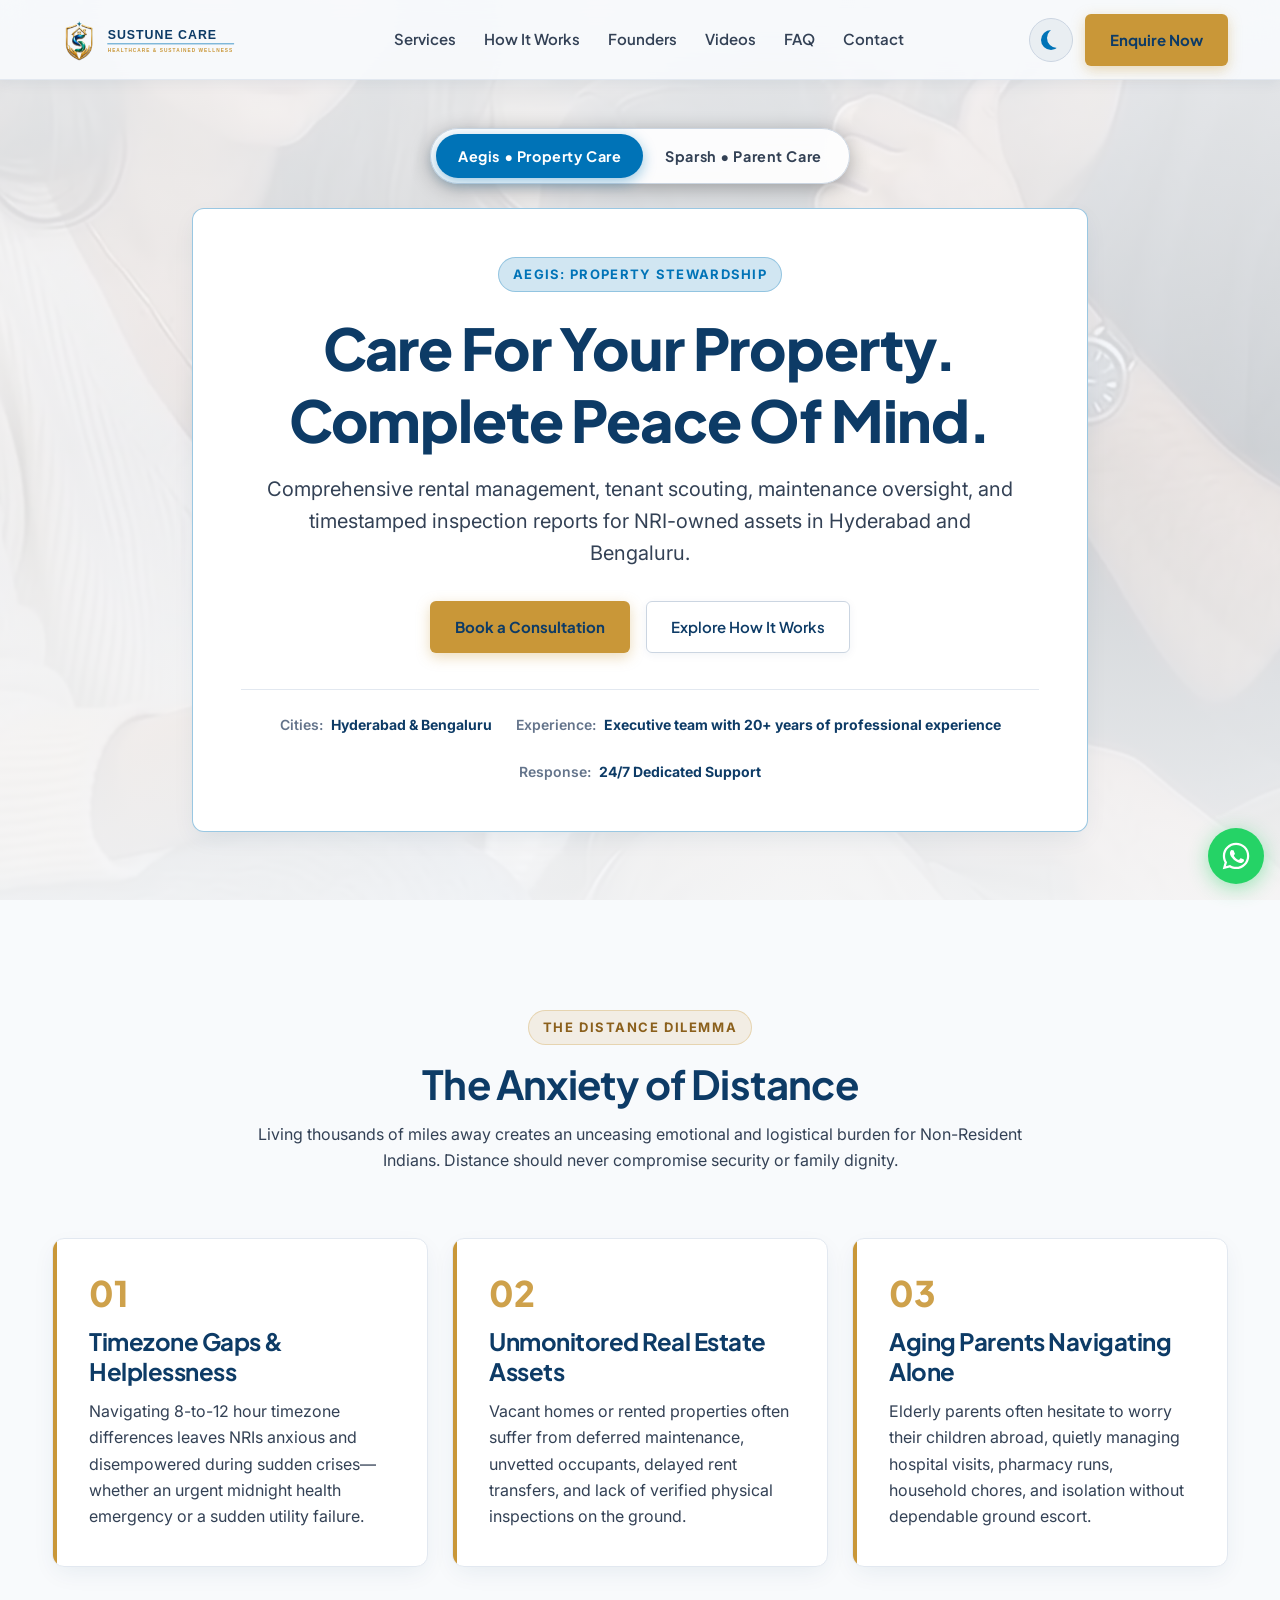
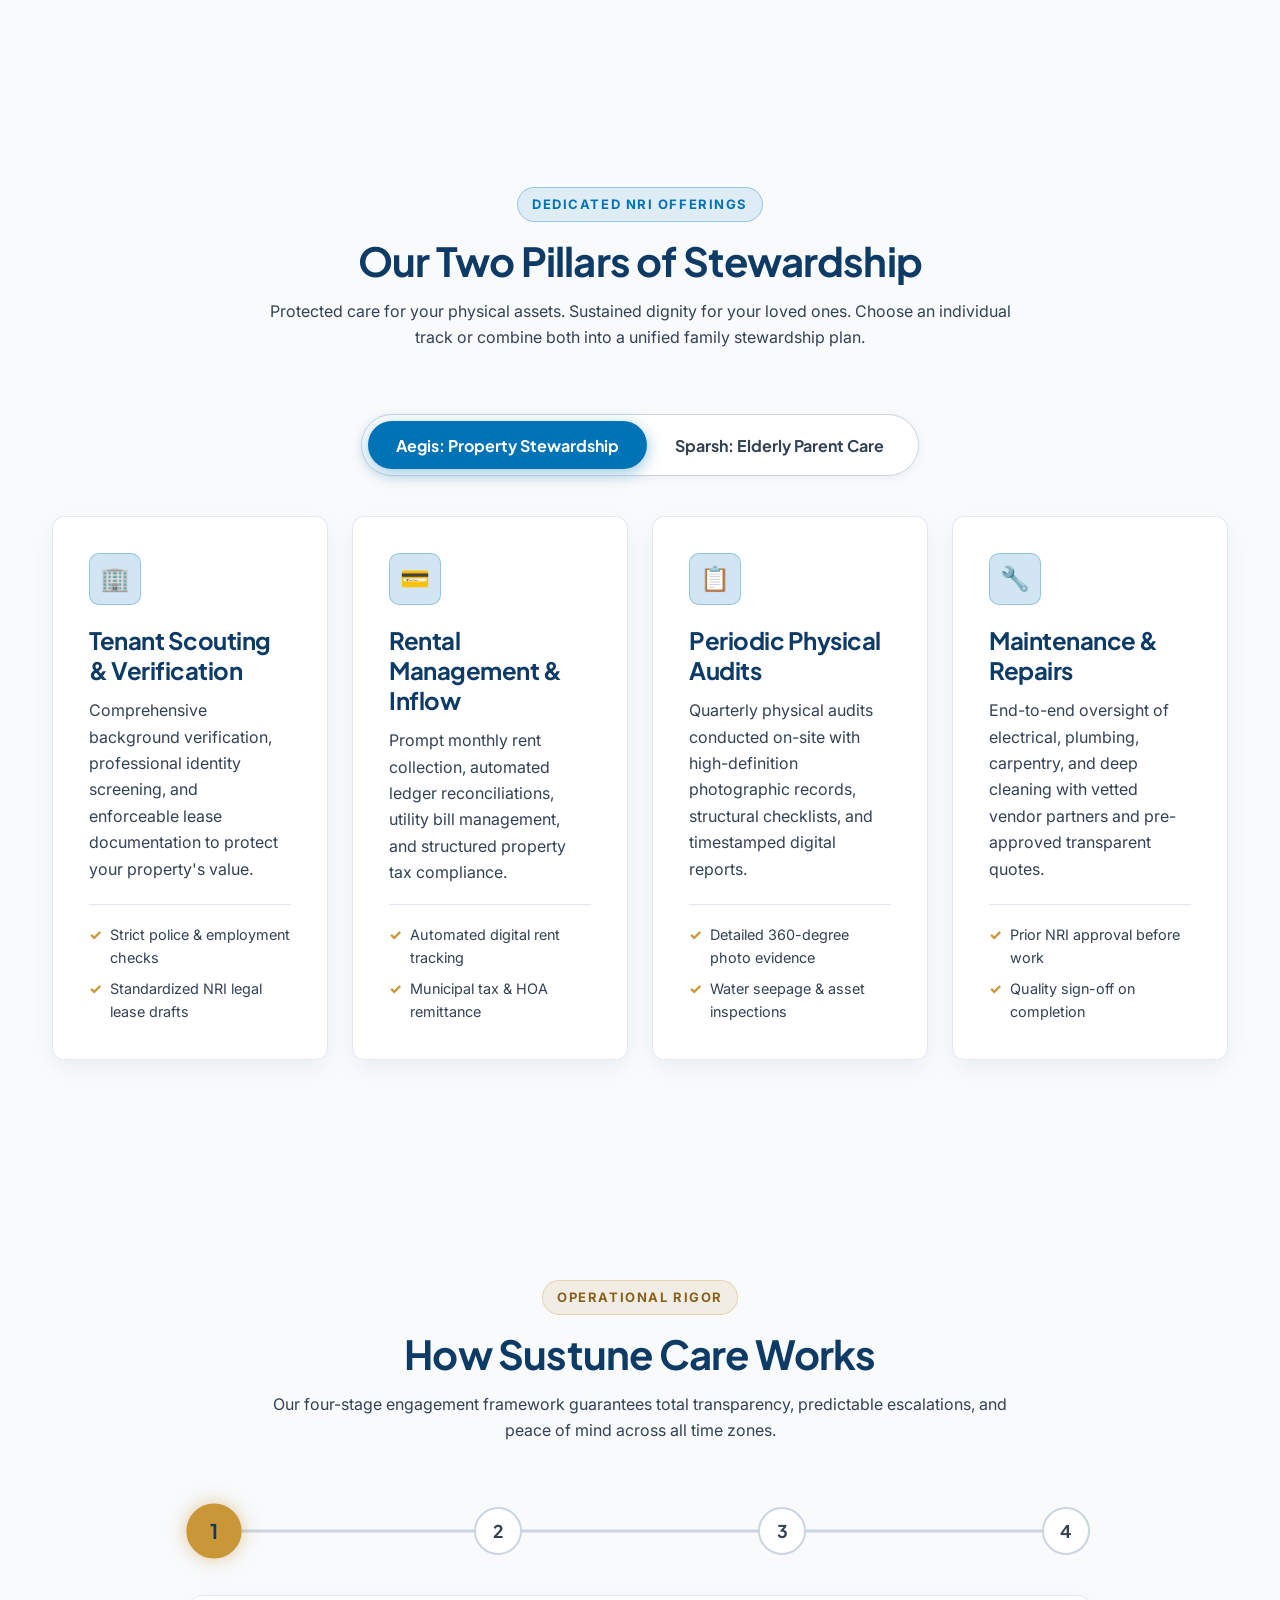
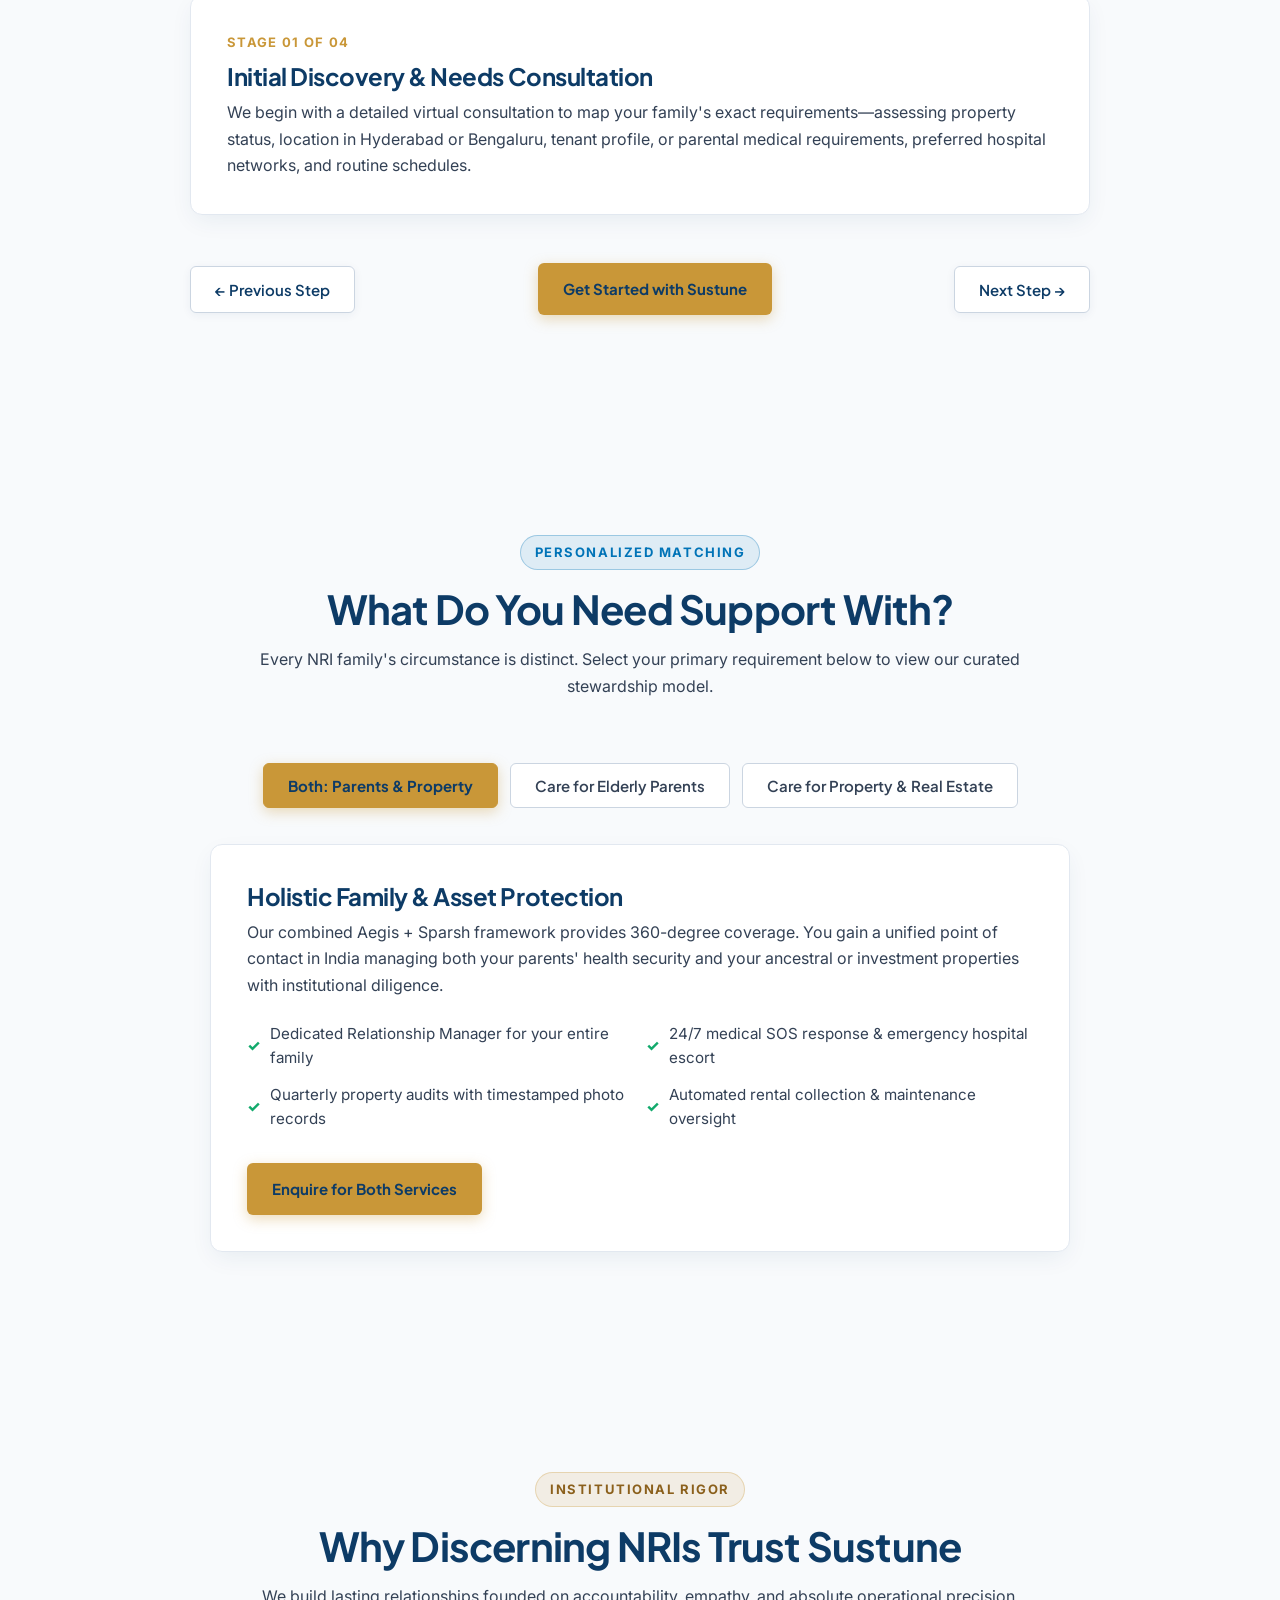
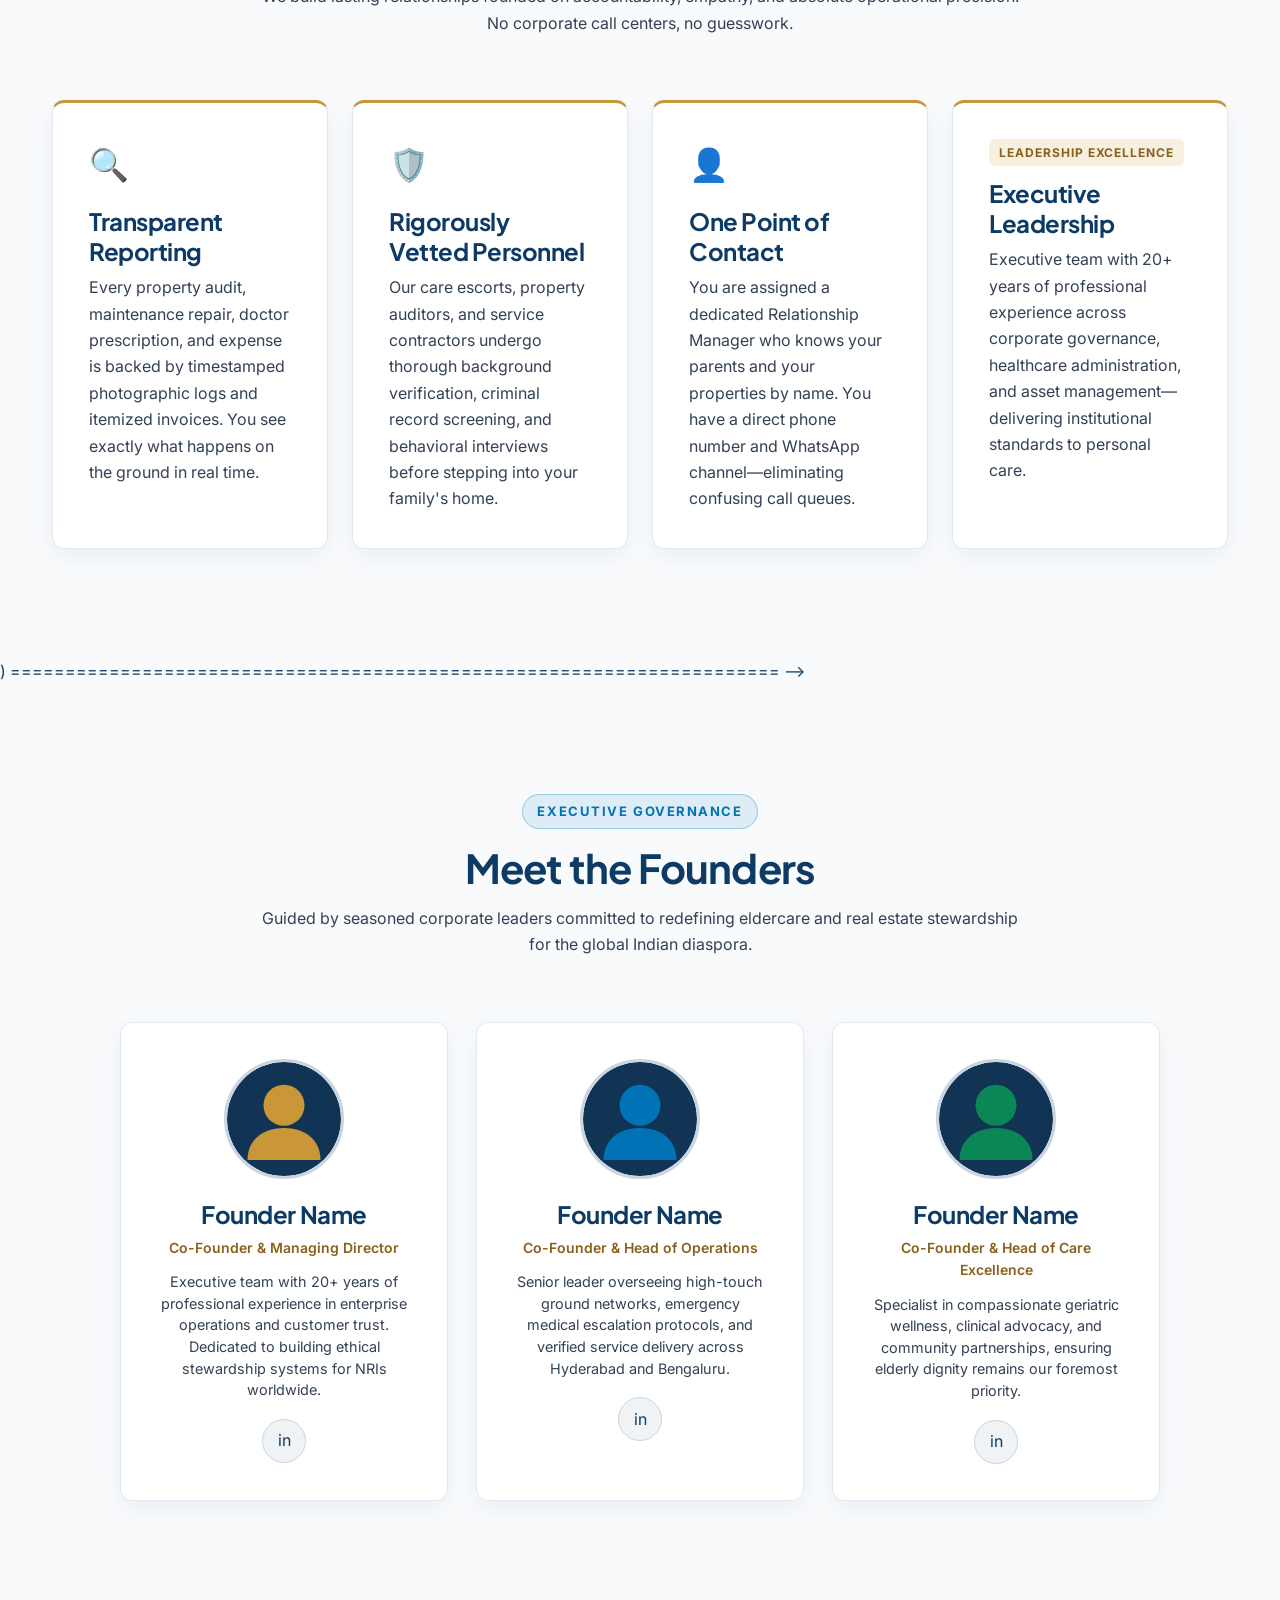
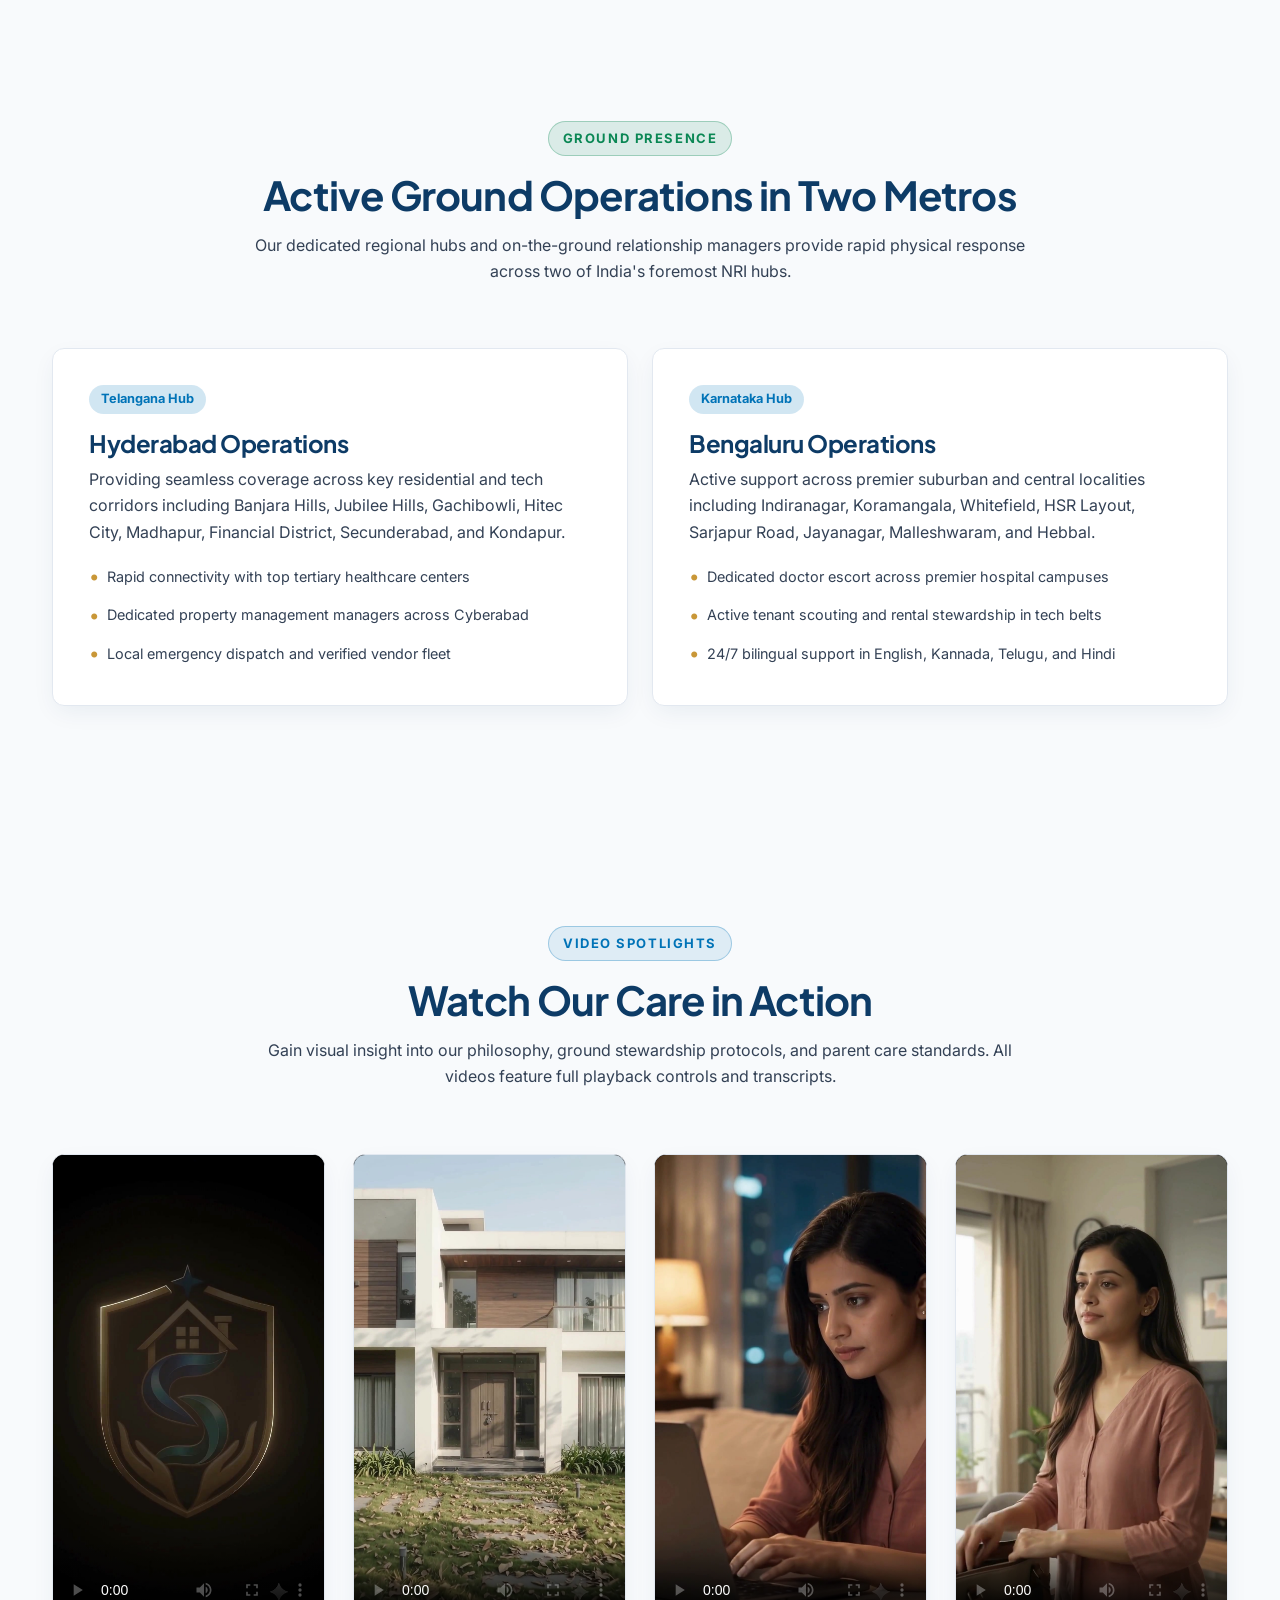
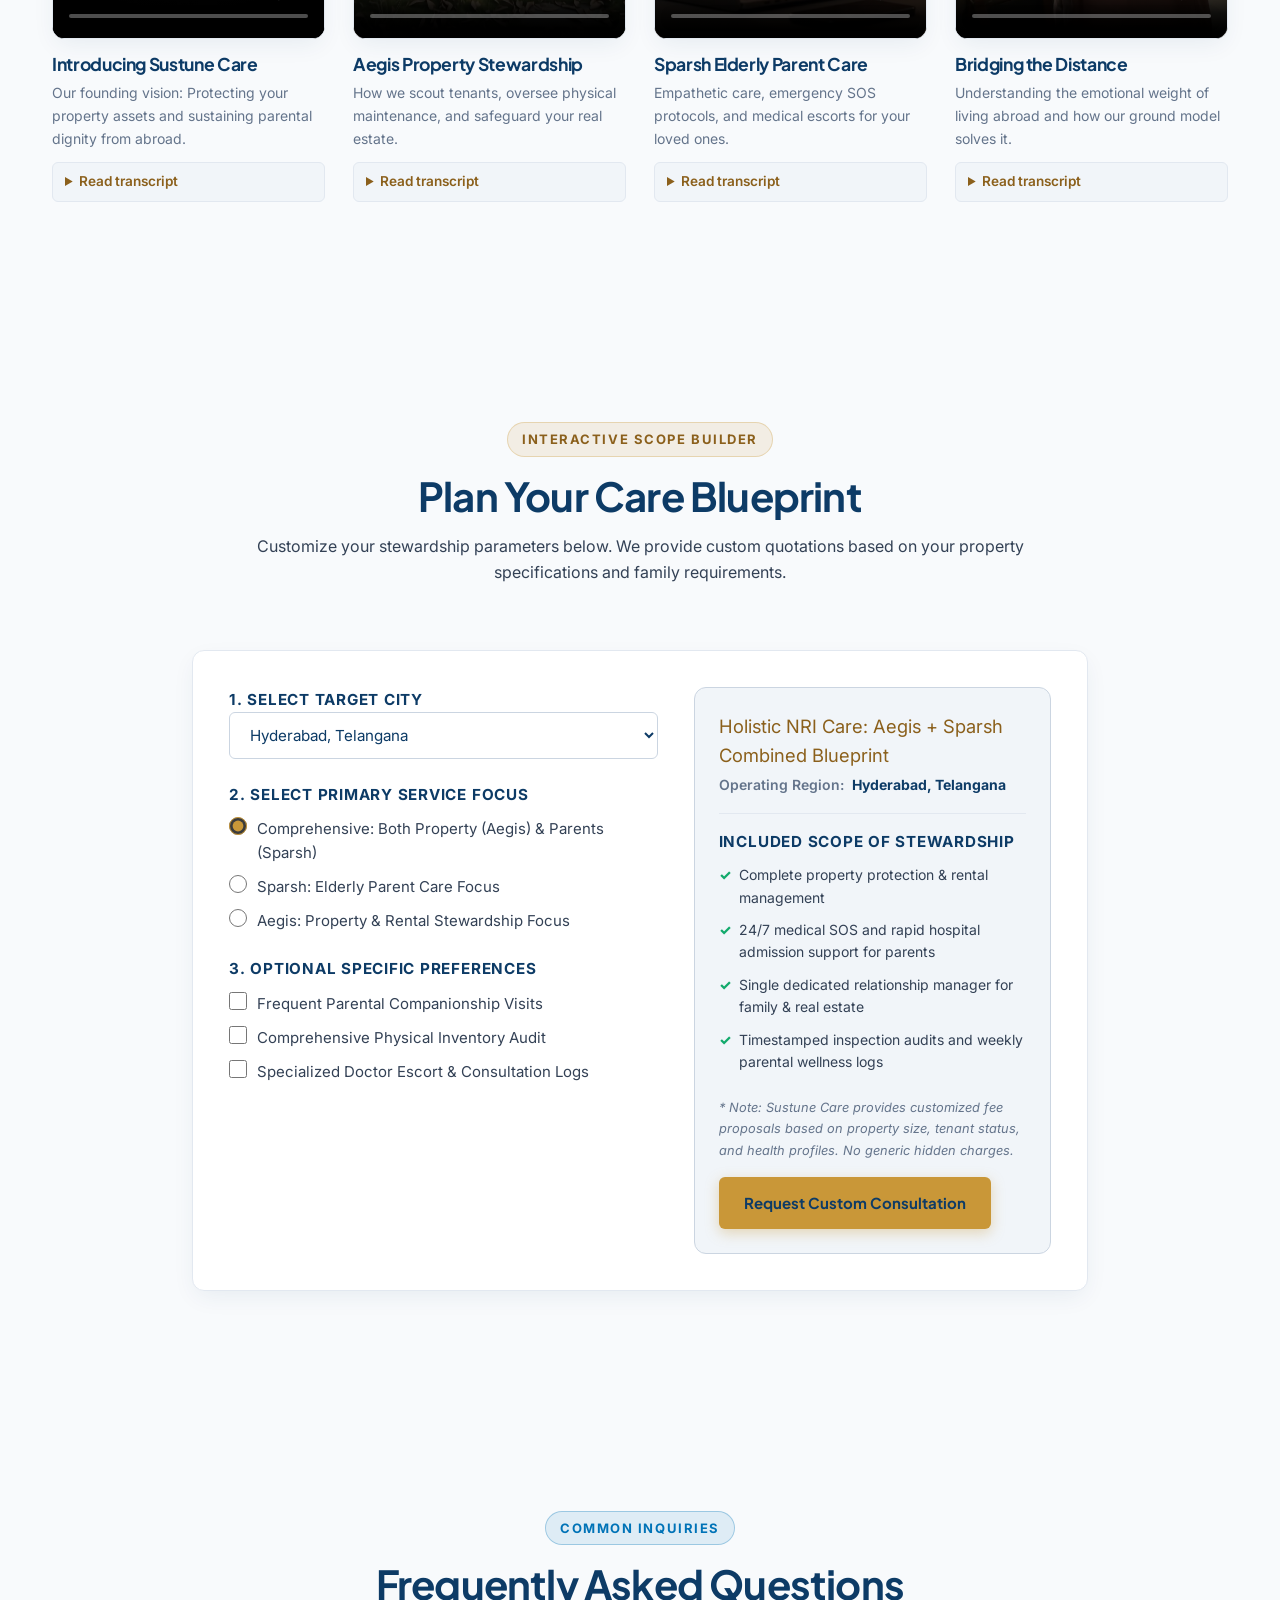
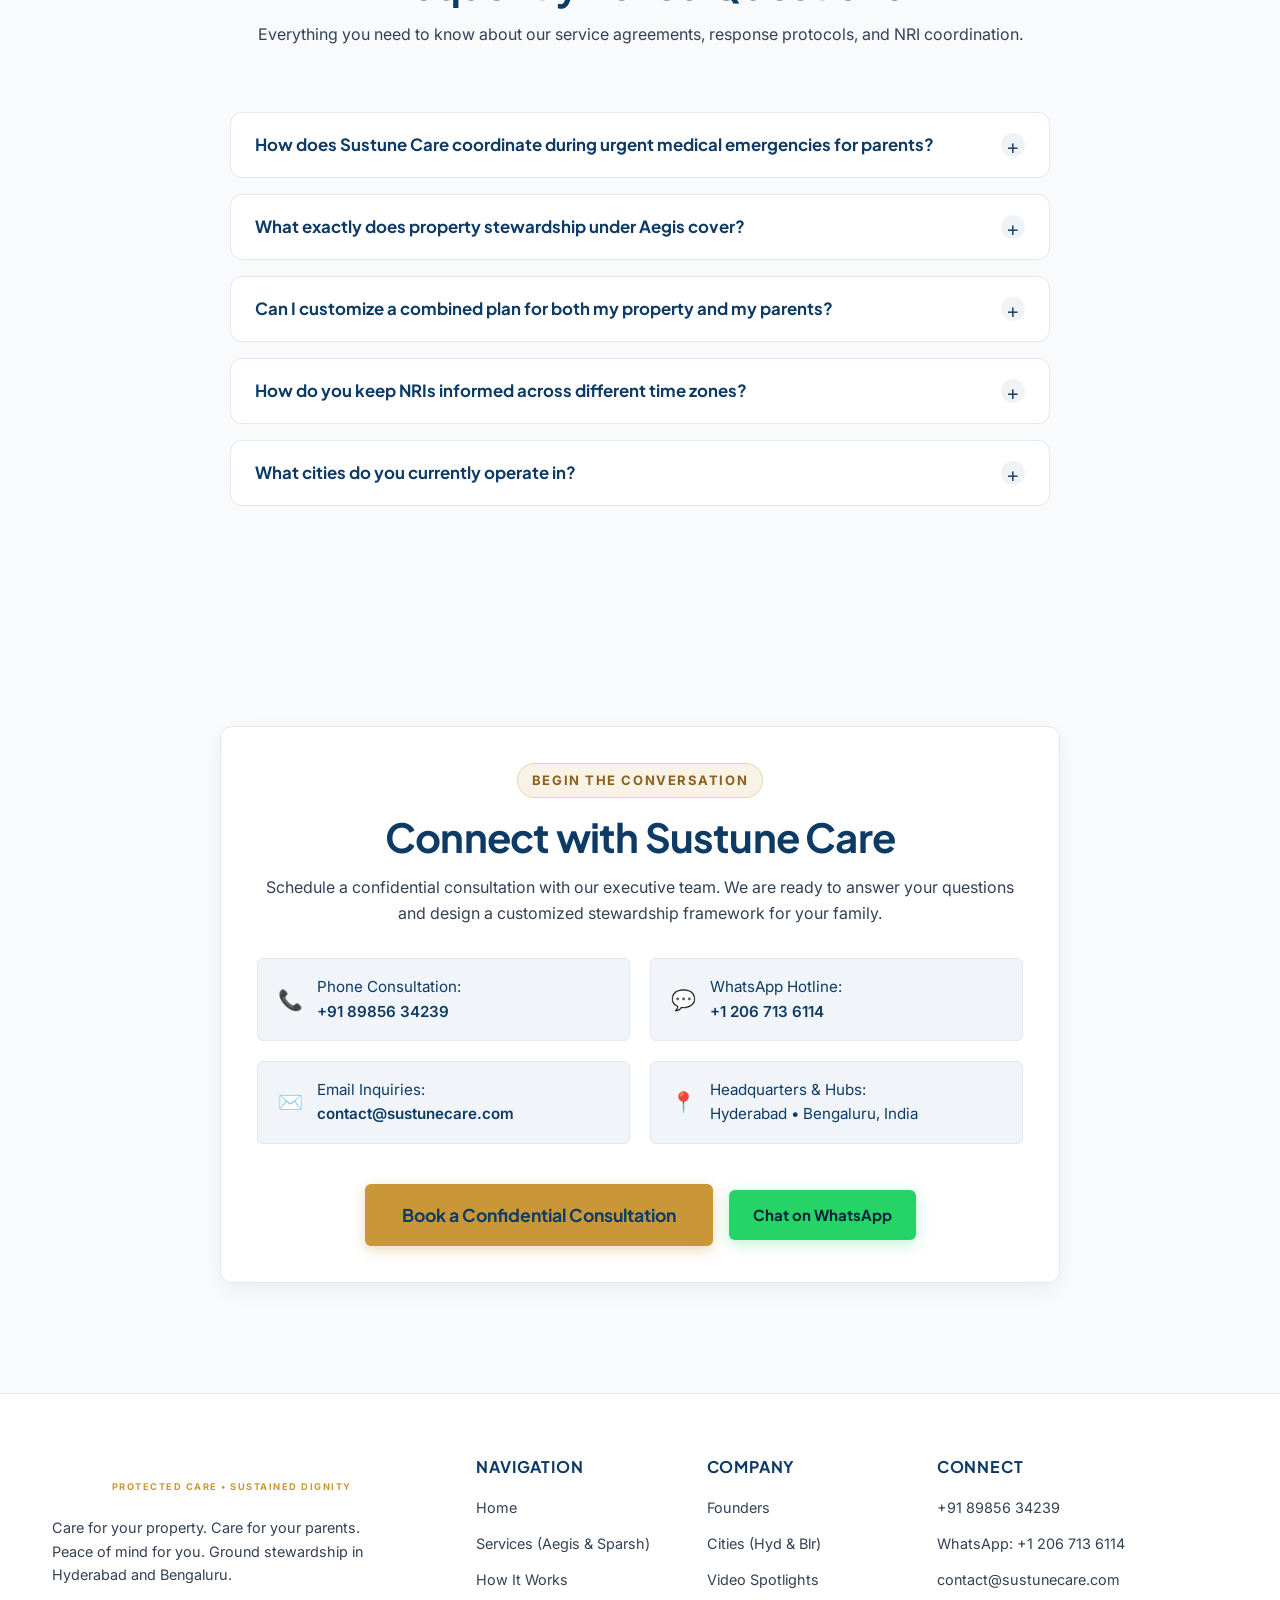
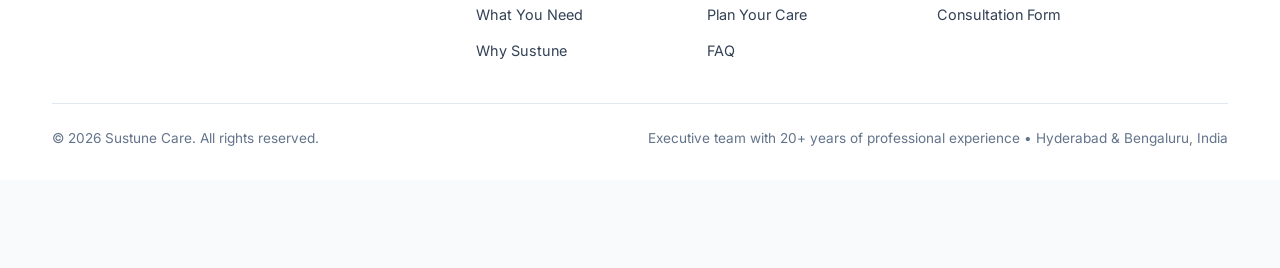
==== index.html @ 3c0e5a35 "Fix mobile header layout, hide tagline under 1024px, eliminate horizontal overflow" ====
<!DOCTYPE html>
<html lang="en" data-theme="dark">
<head>
  <meta charset="UTF-8">
  <meta name="viewport" content="width=device-width, initial-scale=1">
  <meta http-equiv="X-UA-Compatible" content="IE=edge">
  
  <!-- Primary Meta Tags -->
  <title>Sustune Care | NRI Property Stewardship &amp; Elderly Parent Care | Hyderabad &amp; Bengaluru</title>
  <meta name="title" content="Sustune Care | NRI Property Stewardship &amp; Elderly Parent Care | Hyderabad &amp; Bengaluru">
  <meta name="description" content="Sustune Care provides dedicated property stewardship (Aegis) and compassionate elderly parent care (Sparsh) for Non-Resident Indians (NRIs) in Hyderabad and Bengaluru. Protected Care. Sustained Dignity.">
  <meta name="keywords" content="NRI property management, elderly parent care India, NRI parent support Hyderabad, property stewardship Bengaluru, Aegis property management, Sparsh parent care, Sustune Care">
  <meta name="author" content="Sustune Care">
  <meta name="robots" content="index, follow">

  <!-- Open Graph / Facebook -->
  <meta property="og:type" content="website">
  <meta property="og:url" content="https://www.sustunecare.com/">
  <meta property="og:title" content="Sustune Care | NRI Property Stewardship &amp; Elderly Parent Care">
  <meta property="og:description" content="Care for your property. Care for your parents. Peace of mind for you. Protected Care. Sustained Dignity.">
  <meta property="og:image" content="assets/logo/sustune_emblem_@2x.webp">

  <!-- Twitter -->
  <meta property="twitter:card" content="summary_large_image">
  <meta property="twitter:url" content="https://www.sustunecare.com/">
  <meta property="twitter:title" content="Sustune Care | NRI Property Stewardship &amp; Elderly Parent Care">
  <meta property="twitter:description" content="Care for your property. Care for your parents. Peace of mind for you. Serving Hyderabad and Bengaluru.">
  <meta property="twitter:image" content="assets/logo/sustune_emblem_@2x.webp">

  <!-- Favicons -->
  <link rel="icon" type="image/x-icon" href="assets/logo/favicon_32x32.ico">
  <link rel="icon" type="image/svg+xml" href="assets/logo/sustune_icon_favicon.svg">
  <link rel="apple-touch-icon" href="assets/logo/favicon_192x192.png">

  <!-- Preconnect to Google Fonts -->
  <link rel="preconnect" href="https://fonts.googleapis.com">
  <link rel="preconnect" href="https://fonts.gstatic.com" crossorigin>
  <link href="https://fonts.googleapis.com/css2?family=Inter:wght@400;500;600;700&family=Plus+Jakarta+Sans:wght@600;700;800&display=swap" rel="stylesheet">

  <!-- Main Stylesheet (No Tailwind CDN, No Build Step, Vanilla CSS) -->
  <link rel="stylesheet" href="assets/css/style.css">

  <!-- Application Script (Deferred, No Inline Scripts) -->
  <script src="assets/js/main.js" defer></script>

  <!-- JSON-LD Organization Structured Data -->
  <script type="application/ld+json">
  {
    "@context": "https://schema.org",
    "@type": "Organization",
    "name": "Sustune Care",
    "alternateName": "Sustune",
    "url": "https://www.sustunecare.com",
    "logo": "https://www.sustunecare.com/assets/logo/sustune_logo_horizontal_lockup.svg",
    "slogan": "Care for your property. Care for your parents. Peace of mind for you.",
    "description": "Professional property stewardship (Aegis) and elderly parent care (Sparsh) for Non-Resident Indians in Hyderabad and Bengaluru.",
    "telephone": "+918985634239",
    "email": "contact@sustunecare.com",
    "address": {
      "@type": "PostalAddress",
      "addressLocality": "Hyderabad",
      "addressRegion": "Telangana",
      "addressCountry": "IN"
    },
    "areaServed": [
      {
        "@type": "City",
        "name": "Hyderabad"
      },
      {
        "@type": "City",
        "name": "Bengaluru"
      }
    ],
    "sameAs": [
      "https://wa.me/12067136114"
    ]
  }
  </script>
</head>
<body>
  <!-- WCAG 2.1 AA Skip-to-content Link -->
  <a href="#main-content" class="skip-link">Skip to main content</a>

  <!-- Scroll Progress Bar -->
  <div class="scroll-progress-container" aria-hidden="true">
    <div id="scroll-progress-bar" class="scroll-progress-bar"></div>
  </div>

  <!-- ========================================================================
       1. Header
       ======================================================================== -->
  <header class="site-header" role="banner">
    <div class="container header-container">
      <!-- Logo: Minimum height 48px, never stretch/crop/recolor -->
      <a href="#hero" class="header-logo" aria-label="Sustune Care Home">
        <!-- Dark Mode Logo: Reversed White Emblem + Typography Lockup -->
        <div class="logo-lockup logo-lockup--dark">
          <img src="assets/logo/sustune_emblem_reversed_white.png" alt="" width="48" height="48" class="logo-emblem">
          <div class="logo-text">
            <span class="logo-brand">SUSTUNE CARE</span>
            <span class="logo-tagline">PROTECTED CARE &bull; SUSTAINED DIGNITY</span>
          </div>
        </div>
        <!-- Light Mode Logo: Horizontal Lockup SVG -->
        <div class="logo-lockup logo-lockup--light">
          <img src="assets/logo/sustune_logo_horizontal_lockup.svg" alt="Sustune Care Logo" width="216" height="48" class="logo-svg">
        </div>
      </a>

      <!-- Desktop Navigation (at most 6 links) -->
      <nav class="desktop-nav" aria-label="Primary Desktop Navigation">
        <ul class="desktop-nav-list">
          <li><a href="#services" class="desktop-nav-link">Services</a></li>
          <li><a href="#how-it-works" class="desktop-nav-link">How It Works</a></li>
          <li><a href="#founders" class="desktop-nav-link">Founders</a></li>
          <li><a href="#videos" class="desktop-nav-link">Videos</a></li>
          <li><a href="#faq" class="desktop-nav-link">FAQ</a></li>
          <li><a href="#contact" class="desktop-nav-link">Contact</a></li>
        </ul>
      </nav>

      <!-- Action Controls -->
      <div class="header-actions">
        <!-- Theme Toggle (accessible button, min 44px tap target) -->
        <button type="button" id="theme-toggle-btn" class="theme-toggle-btn" aria-label="Switch theme" title="Switch theme" aria-pressed="false">
          <span id="theme-toggle-icon" class="theme-icon icon-sun" aria-hidden="true"></span>
          <span id="theme-toggle-label" class="sr-only">Light Mode</span>
        </button>

        <!-- Desktop Enquire Button -->
        <a href="https://forms.gle/o1y5bqXmaM8fCLvF8" class="btn btn-primary header-enquire-btn btn-enquire" target="_blank" rel="noopener noreferrer">
          Enquire Now
        </a>

        <!-- Mobile Hamburger Toggle (44px min touch target) -->
        <button type="button" id="hamburger-btn" class="hamburger-btn" aria-label="Open mobile navigation menu" aria-expanded="false" aria-controls="mobile-drawer">
          <span class="hamburger-line" aria-hidden="true"></span>
          <span class="hamburger-line" aria-hidden="true"></span>
          <span class="hamburger-line" aria-hidden="true"></span>
        </button>
      </div>
    </div>
  </header>

  <!-- Mobile Drawer Backdrop & Panel (under 1024px) -->
  <div id="mobile-drawer-backdrop" class="mobile-drawer-backdrop" aria-hidden="true"></div>
  <aside id="mobile-drawer" class="mobile-drawer" aria-label="Mobile Navigation Drawer">
    <div class="mobile-drawer-header">
      <div class="logo-lockup">
        <img src="assets/logo/sustune_emblem_reversed_white.png" alt="Sustune Care Logo" width="48" height="48" class="logo-emblem">
        <div class="logo-text">
          <span class="logo-brand">SUSTUNE CARE</span>
          <span class="logo-tagline">HYDERABAD &bull; BENGALURU</span>
        </div>
      </div>
    </div>

    <nav class="mobile-drawer-nav" aria-label="Mobile Drawer Navigation">
      <a href="#services" class="mobile-nav-link">Services</a>
      <a href="#how-it-works" class="mobile-nav-link">How It Works</a>
      <a href="#what-you-need" class="mobile-nav-link">What You Need</a>
      <a href="#why-sustune" class="mobile-nav-link">Why Sustune</a>
      <a href="#founders" class="mobile-nav-link">Founders</a>
      <a href="#cities" class="mobile-nav-link">Cities</a>
      <a href="#videos" class="mobile-nav-link">Videos</a>
      <a href="#care-estimator" class="mobile-nav-link">Plan Your Care</a>
      <a href="#faq" class="mobile-nav-link">FAQ</a>
      <a href="#contact" class="mobile-nav-link">Contact</a>
    </nav>

    <div class="mobile-drawer-footer">
      <a href="https://forms.gle/o1y5bqXmaM8fCLvF8" class="btn btn-primary mobile-enquire-btn btn-enquire" target="_blank" rel="noopener noreferrer">
        Book a Consultation
      </a>
      <a href="https://wa.me/12067136114" class="btn btn-whatsapp" target="_blank" rel="noopener noreferrer">
        WhatsApp: +1 206 713 6114
      </a>
    </div>
  </aside>

  <!-- ========================================================================
       Main Content Area (Landmarks)
       ======================================================================== -->
  <main id="main-content">
    
    <!-- ======================================================================
         2. Hero Section
         ====================================================================== -->
    <section id="hero" class="hero-section" aria-label="Introduction &amp; Welcome">
      <!-- Landscape Background Video (Muted, Loop, Playsinline, Poster, Object-Fit Cover, Dark Marine Overlay) -->
      <div class="hero-media-wrapper" aria-hidden="true">
        <video id="hero-video" class="hero-video" muted defaultMuted autoplay loop playsinline preload="metadata" poster="assets/video/hero-poster.jpg">
          <source src="assets/video/hero-landscape.mp4" type="video/mp4">
        </video>
        <div class="hero-overlay"></div>
      </div>

      <div class="container hero-content">
        <!-- Aegis | Sparsh Segmented Switch -->
        <div class="hero-service-switch" role="group" aria-label="Choose service focus">
          <button type="button" id="hero-toggle-aegis" class="hero-switch-btn is-active" aria-pressed="true">
            Aegis &bull; Property Care
          </button>
          <button type="button" id="hero-toggle-sparsh" class="hero-switch-btn" aria-pressed="false">
            Sparsh &bull; Parent Care
          </button>
        </div>

        <!-- Dynamic Hero Content Card -->
        <div id="hero-content-card" class="hero-content-card accent-cerulean reveal-on-scroll">
          <span id="hero-service-badge" class="service-badge badge-cerulean">
            AEGIS: PROPERTY STEWARDSHIP
          </span>

          <!-- Single H1 for SEO & Heading Hierarchy -->
          <h1 id="hero-dynamic-headline" class="hero-title">
            Care For Your Property. Complete Peace Of Mind.
          </h1>

          <p id="hero-dynamic-subtext" class="hero-subtext">
            Comprehensive rental management, tenant scouting, maintenance oversight, and timestamped inspection reports for NRI-owned assets in Hyderabad and Bengaluru.
          </p>

          <div class="hero-actions">
            <a href="https://forms.gle/o1y5bqXmaM8fCLvF8" class="btn btn-primary btn-enquire" target="_blank" rel="noopener noreferrer">
              Book a Consultation
            </a>
            <a href="#how-it-works" class="btn btn-secondary">
              Explore How It Works
            </a>
          </div>

          <div class="hero-trust-bar">
            <div class="trust-item">
              <span>Cities:</span>
              <strong>Hyderabad &amp; Bengaluru</strong>
            </div>
            <div class="trust-item">
              <span>Experience:</span>
              <strong>Executive team with 20+ years of professional experience</strong>
            </div>
            <div class="trust-item">
              <span>Response:</span>
              <strong>24/7 Dedicated Support</strong>
            </div>
          </div>
        </div>
      </div>
    </section>

    <!-- ======================================================================
         3. The Problem: The "Anxiety of Distance" for NRIs
         ====================================================================== -->
    <section id="problem" class="section-padding" aria-labelledby="problem-heading">
      <div class="container">
        <header class="section-header reveal-on-scroll">
          <span class="section-eyebrow eyebrow-gold">The Distance Dilemma</span>
          <h2 id="problem-heading">The Anxiety of Distance</h2>
          <p>Living thousands of miles away creates an unceasing emotional and logistical burden for Non-Resident Indians. Distance should never compromise security or family dignity.</p>
        </header>

        <div class="problem-grid">
          <!-- Point 1 -->
          <article class="card problem-card reveal-on-scroll">
            <div class="problem-number" aria-hidden="true">01</div>
            <h3>Timezone Gaps &amp; Helplessness</h3>
            <p>Navigating 8-to-12 hour timezone differences leaves NRIs anxious and disempowered during sudden crises—whether an urgent midnight health emergency or a sudden utility failure.</p>
          </article>

          <!-- Point 2 -->
          <article class="card problem-card reveal-on-scroll">
            <div class="problem-number" aria-hidden="true">02</div>
            <h3>Unmonitored Real Estate Assets</h3>
            <p>Vacant homes or rented properties often suffer from deferred maintenance, unvetted occupants, delayed rent transfers, and lack of verified physical inspections on the ground.</p>
          </article>

          <!-- Point 3 -->
          <article class="card problem-card reveal-on-scroll">
            <div class="problem-number" aria-hidden="true">03</div>
            <h3>Aging Parents Navigating Alone</h3>
            <p>Elderly parents often hesitate to worry their children abroad, quietly managing hospital visits, pharmacy runs, household chores, and isolation without dependable ground escort.</p>
          </article>
        </div>
      </div>
    </section>

    <!-- ======================================================================
         4. Services Section (Aegis & Sparsh Tabs with ARIA roles)
         ====================================================================== -->
    <section id="services" class="section-padding" aria-labelledby="services-heading">
      <div class="container">
        <header class="section-header reveal-on-scroll">
          <span class="section-eyebrow eyebrow-cerulean">Dedicated NRI Offerings</span>
          <h2 id="services-heading">Our Two Pillars of Stewardship</h2>
          <p>Protected care for your physical assets. Sustained dignity for your loved ones. Choose an individual track or combine both into a unified family stewardship plan.</p>
        </header>

        <!-- Accessible Tabs Navigation -->
        <div class="services-tabs-container reveal-on-scroll">
          <div class="services-tablist" role="tablist" aria-label="Services Selection Tabs">
            <button type="button" id="tab-aegis" class="services-tab-btn is-active" role="tab" aria-selected="true" aria-controls="panel-aegis" tabindex="0">
              Aegis: Property Stewardship
            </button>
            <button type="button" id="tab-sparsh" class="services-tab-btn" role="tab" aria-selected="false" aria-controls="panel-sparsh" tabindex="-1">
              Sparsh: Elderly Parent Care
            </button>
          </div>
        </div>

        <!-- Aegis Tabpanel (4 Feature Cards) -->
        <div id="panel-aegis" class="services-tabpanel is-active" role="tabpanel" aria-labelledby="tab-aegis">
          <div class="services-grid">
            <!-- Aegis Card 1 -->
            <article class="card service-card reveal-on-scroll">
              <div class="service-card-body">
                <div class="service-card-icon icon-cerulean-bg" aria-hidden="true">🏢</div>
                <h3>Tenant Scouting &amp; Verification</h3>
                <p>Comprehensive background verification, professional identity screening, and enforceable lease documentation to protect your property's value.</p>
              </div>
              <ul class="service-card-features">
                <li class="service-feature-item">Strict police &amp; employment checks</li>
                <li class="service-feature-item">Standardized NRI legal lease drafts</li>
              </ul>
            </article>

            <!-- Aegis Card 2 -->
            <article class="card service-card reveal-on-scroll">
              <div class="service-card-body">
                <div class="service-card-icon icon-cerulean-bg" aria-hidden="true">💳</div>
                <h3>Rental Management &amp; Inflow</h3>
                <p>Prompt monthly rent collection, automated ledger reconciliations, utility bill management, and structured property tax compliance.</p>
              </div>
              <ul class="service-card-features">
                <li class="service-feature-item">Automated digital rent tracking</li>
                <li class="service-feature-item">Municipal tax &amp; HOA remittance</li>
              </ul>
            </article>

            <!-- Aegis Card 3 -->
            <article class="card service-card reveal-on-scroll">
              <div class="service-card-body">
                <div class="service-card-icon icon-cerulean-bg" aria-hidden="true">📋</div>
                <h3>Periodic Physical Audits</h3>
                <p>Quarterly physical audits conducted on-site with high-definition photographic records, structural checklists, and timestamped digital reports.</p>
              </div>
              <ul class="service-card-features">
                <li class="service-feature-item">Detailed 360-degree photo evidence</li>
                <li class="service-feature-item">Water seepage &amp; asset inspections</li>
              </ul>
            </article>

            <!-- Aegis Card 4 -->
            <article class="card service-card reveal-on-scroll">
              <div class="service-card-body">
                <div class="service-card-icon icon-cerulean-bg" aria-hidden="true">🔧</div>
                <h3>Maintenance &amp; Repairs</h3>
                <p>End-to-end oversight of electrical, plumbing, carpentry, and deep cleaning with vetted vendor partners and pre-approved transparent quotes.</p>
              </div>
              <ul class="service-card-features">
                <li class="service-feature-item">Prior NRI approval before work</li>
                <li class="service-feature-item">Quality sign-off on completion</li>
              </ul>
            </article>
          </div>
        </div>

        <!-- Sparsh Tabpanel (4 Feature Cards) -->
        <div id="panel-sparsh" class="services-tabpanel" role="tabpanel" aria-labelledby="tab-sparsh" hidden="until-found">
          <div class="services-grid">
            <!-- Sparsh Card 1 -->
            <article class="card service-card reveal-on-scroll">
              <div class="service-card-body">
                <div class="service-card-icon icon-emerald-bg" aria-hidden="true">🚨</div>
                <h3>24/7 Emergency SOS Escort</h3>
                <p>Immediate rapid-response team deployment for medical emergencies, dedicated hospital admission coordination, and real-time updates to children abroad.</p>
              </div>
              <ul class="service-card-features">
                <li class="service-feature-item">24/7 on-call emergency liaison</li>
                <li class="service-feature-item">Direct ambulance &amp; hospital liaison</li>
              </ul>
            </article>

            <!-- Sparsh Card 2 -->
            <article class="card service-card reveal-on-scroll">
              <div class="service-card-body">
                <div class="service-card-icon icon-emerald-bg" aria-hidden="true">🩺</div>
                <h3>Doctor Visits &amp; Medical Advocacy</h3>
                <p>Trained care attendants accompany parents to clinical consultations, diagnostic tests, physiotherapy sessions, and communicate physician advice.</p>
              </div>
              <ul class="service-card-features">
                <li class="service-feature-item">Doorstep pickup &amp; return escort</li>
                <li class="service-feature-item">Summary report sent to NRI family</li>
              </ul>
            </article>

            <!-- Sparsh Card 3 -->
            <article class="card service-card reveal-on-scroll">
              <div class="service-card-body">
                <div class="service-card-icon icon-emerald-bg" aria-hidden="true">🛍️</div>
                <h3>Daily Errands &amp; Pharmacy</h3>
                <p>Reliable support for prescription medicine refills, grocery deliveries, utility renewals, banking assistance, and household administrative errands.</p>
              </div>
              <ul class="service-card-features">
                <li class="service-feature-item">Verified authentic pharmacy orders</li>
                <li class="service-feature-item">Safe, accompanied local transit</li>
              </ul>
            </article>

            <!-- Sparsh Card 4 -->
            <article class="card service-card reveal-on-scroll">
              <div class="service-card-body">
                <div class="service-card-icon icon-emerald-bg" aria-hidden="true">🤝</div>
                <h3>Companionship &amp; Wellness</h3>
                <p>Regular empathetic visits, conversation, engagement in hobbies, wellness check-ins, and assistance setting up video calls with grandchildren abroad.</p>
              </div>
              <ul class="service-card-features">
                <li class="service-feature-item">Combat loneliness with warm care</li>
                <li class="service-feature-item">Weekly wellness updates to NRIs</li>
              </ul>
            </article>
          </div>
        </div>
      </div>
    </section>

    <!-- ======================================================================
         5. How It Works: Interactive 4-Step Stepper
         ====================================================================== -->
    <section id="how-it-works" class="section-padding" aria-labelledby="stepper-heading">
      <div class="container">
        <header class="section-header reveal-on-scroll">
          <span class="section-eyebrow eyebrow-gold">Operational Rigor</span>
          <h2 id="stepper-heading">How Sustune Care Works</h2>
          <p>Our four-stage engagement framework guarantees total transparency, predictable escalations, and peace of mind across all time zones.</p>
        </header>

        <div class="stepper-container reveal-on-scroll">
          <!-- Stepper Navigation -->
          <div class="stepper-nav" role="tablist" aria-label="Stepper progress steps">
            <div class="stepper-progress-track">
              <div id="stepper-progress-fill" class="stepper-progress-fill"></div>
            </div>
            <button type="button" class="stepper-nav-btn is-active" aria-label="Step 1: Needs Discovery" aria-current="step">1</button>
            <button type="button" class="stepper-nav-btn" aria-label="Step 2: Care Blueprint">2</button>
            <button type="button" class="stepper-nav-btn" aria-label="Step 3: Onboarding Audit">3</button>
            <button type="button" class="stepper-nav-btn" aria-label="Step 4: Active Stewardship">4</button>
          </div>

          <!-- Stepper Content Panels -->
          <div class="stepper-content-wrapper">
            <!-- Step 1 -->
            <div class="stepper-content-panel is-active card stepper-card">
              <div class="stepper-step-indicator">Stage 01 of 04</div>
              <h3>Initial Discovery &amp; Needs Consultation</h3>
              <p>We begin with a detailed virtual consultation to map your family's exact requirements—assessing property status, location in Hyderabad or Bengaluru, tenant profile, or parental medical requirements, preferred hospital networks, and routine schedules.</p>
            </div>

            <!-- Step 2 -->
            <div class="stepper-content-panel card stepper-card">
              <div class="stepper-step-indicator">Stage 02 of 04</div>
              <h3>Custom Care &amp; Stewardship Blueprint</h3>
              <p>Our executive team formulates a personalized service blueprint defining emergency escalation channels, visit frequency, inspection intervals, authorized contacts, and clear SLA parameters with zero ambiguities.</p>
            </div>

            <!-- Step 3 -->
            <div class="stepper-content-panel card stepper-card">
              <div class="stepper-step-indicator">Stage 03 of 04</div>
              <h3>Onboarding &amp; Comprehensive Initial Audit</h3>
              <p>We execute an extensive baseline audit: a 360-degree photo inspection of your property with inventory verification, or an in-person, respectful introduction with your parents to document medical history, doctor contacts, and daily preferences.</p>
            </div>

            <!-- Step 4 -->
            <div class="stepper-content-panel card stepper-card">
              <div class="stepper-step-indicator">Stage 04 of 04</div>
              <h3>Active Stewardship &amp; Transparent Reporting</h3>
              <p>Your single assigned relationship manager coordinates routine check-ins, errand runs, tenant interactions, and maintenance. You receive timestamped inspection logs, expense accounts, and immediate 24/7 notification during critical moments.</p>
            </div>
          </div>

          <!-- Stepper Prev/Next Navigation Controls -->
          <div class="stepper-controls">
            <button type="button" id="stepper-prev-btn" class="btn btn-secondary" disabled>
              &larr; Previous Step
            </button>
            <a href="https://forms.gle/o1y5bqXmaM8fCLvF8" class="btn btn-primary btn-enquire" target="_blank" rel="noopener noreferrer">
              Get Started with Sustune
            </a>
            <button type="button" id="stepper-next-btn" class="btn btn-secondary">
              Next Step &rarr;
            </button>
          </div>
        </div>
      </div>
    </section>

    <!-- ======================================================================
         6. What You Need: Selector (Property / Parents / Both)
         ====================================================================== -->
    <section id="what-you-need" class="section-padding" aria-labelledby="needs-heading">
      <div class="container">
        <header class="section-header reveal-on-scroll">
          <span class="section-eyebrow eyebrow-cerulean">Personalized Matching</span>
          <h2 id="needs-heading">What Do You Need Support With?</h2>
          <p>Every NRI family's circumstance is distinct. Select your primary requirement below to view our curated stewardship model.</p>
        </header>

        <!-- Segmented Selector -->
        <div class="needs-selector-bar reveal-on-scroll" role="group" aria-label="Select stewardship focus">
          <button type="button" class="needs-selector-btn is-active" data-need="both" aria-pressed="true">
            Both: Parents &amp; Property
          </button>
          <button type="button" class="needs-selector-btn" data-need="parents" aria-pressed="false">
            Care for Elderly Parents
          </button>
          <button type="button" class="needs-selector-btn" data-need="property" aria-pressed="false">
            Care for Property &amp; Real Estate
          </button>
        </div>

        <!-- Matching Cards -->
        <div class="needs-cards-wrapper reveal-on-scroll">
          <!-- Card: Both -->
          <article class="card needs-card is-active" data-need-card="both">
            <h3>Holistic Family &amp; Asset Protection</h3>
            <p>Our combined Aegis + Sparsh framework provides 360-degree coverage. You gain a unified point of contact in India managing both your parents' health security and your ancestral or investment properties with institutional diligence.</p>
            <ul class="needs-checklist">
              <li>Dedicated Relationship Manager for your entire family</li>
              <li>24/7 medical SOS response &amp; emergency hospital escort</li>
              <li>Quarterly property audits with timestamped photo records</li>
              <li>Automated rental collection &amp; maintenance oversight</li>
            </ul>
            <a href="https://forms.gle/o1y5bqXmaM8fCLvF8" class="btn btn-primary btn-enquire" target="_blank" rel="noopener noreferrer">
              Enquire for Both Services
            </a>
          </article>

          <!-- Card: Parents -->
          <article class="card needs-card" data-need-card="parents">
            <h3>Sparsh: Dedicated Elderly Parent Care</h3>
            <p>Designed for NRIs seeking compassionate, dignified, and vigilant assistance for aging mothers and fathers in Hyderabad and Bengaluru. We bridge distance with physical presence and loving care.</p>
            <ul class="needs-checklist">
              <li>24/7 rapid emergency coordination &amp; hospital admission support</li>
              <li>Doctor appointment escort &amp; verified medicine replenishment</li>
              <li>Accompanied errand runs &amp; banking/grocery assistance</li>
              <li>Weekly companionship visits &amp; wellness log to children abroad</li>
            </ul>
            <a href="https://forms.gle/o1y5bqXmaM8fCLvF8" class="btn btn-primary btn-enquire" target="_blank" rel="noopener noreferrer">
              Enquire for Sparsh Parent Care
            </a>
          </article>

          <!-- Card: Property -->
          <article class="card needs-card" data-need-card="property">
            <h3>Aegis: Professional Property Stewardship</h3>
            <p>A reliable custodian on the ground for your villas, apartments, and commercial spaces. Never worry about encroachment, rogue tenants, or neglected leakages again.</p>
            <ul class="needs-checklist">
              <li>Comprehensive background checks &amp; enforceable lease drafts</li>
              <li>Prompt monthly rental collection and financial accounting</li>
              <li>In-depth structural audits with high-definition photographic proof</li>
              <li>Preventative maintenance with vetted technicians &amp; verified estimates</li>
            </ul>
            <a href="https://forms.gle/o1y5bqXmaM8fCLvF8" class="btn btn-primary btn-enquire" target="_blank" rel="noopener noreferrer">
              Enquire for Aegis Property Stewardship
            </a>
          </article>
        </div>
      </div>
    </section>

    <!-- ======================================================================
         7. Why Sustune: Truthful Credibility (No Invented Stats)
         ====================================================================== -->
    <section id="why-sustune" class="section-padding" aria-labelledby="why-heading">
      <div class="container">
        <header class="section-header reveal-on-scroll">
          <span class="section-eyebrow eyebrow-gold">Institutional Rigor</span>
          <h2 id="why-heading">Why Discerning NRIs Trust Sustune</h2>
          <p>We build lasting relationships founded on accountability, empathy, and absolute operational precision. No corporate call centers, no guesswork.</p>
        </header>

        <div class="why-grid">
          <!-- Card 1 -->
          <article class="card why-card reveal-on-scroll">
            <div class="why-card-icon" aria-hidden="true">🔍</div>
            <h3>Transparent Reporting</h3>
            <p>Every property audit, maintenance repair, doctor prescription, and expense is backed by timestamped photographic logs and itemized invoices. You see exactly what happens on the ground in real time.</p>
          </article>

          <!-- Card 2 -->
          <article class="card why-card reveal-on-scroll">
            <div class="why-card-icon" aria-hidden="true">🛡️</div>
            <h3>Rigorously Vetted Personnel</h3>
            <p>Our care escorts, property auditors, and service contractors undergo thorough background verification, criminal record screening, and behavioral interviews before stepping into your family's home.</p>
          </article>

          <!-- Card 3 -->
          <article class="card why-card reveal-on-scroll">
            <div class="why-card-icon" aria-hidden="true">👤</div>
            <h3>One Point of Contact</h3>
            <p>You are assigned a dedicated Relationship Manager who knows your parents and your properties by name. You have a direct phone number and WhatsApp channel—eliminating confusing call queues.</p>
          </article>

          <!-- Card 4 (Mandatory 20+ years executive team line) -->
          <article class="card why-card reveal-on-scroll">
            <div class="why-lead-badge">Leadership Excellence</div>
            <h3>Executive Leadership</h3>
            <p>Executive team with 20+ years of professional experience across corporate governance, healthcare administration, and asset management—delivering institutional standards to personal care.</p>
          </article>
        </div>
      </div>
    </section>

    <!-- ======================================================================
         8. Founders Section (3 Placeholder Cards with <!-- REPLACE ME -->)
         ====================================================================== -->
    <section id="founders" class="section-padding" aria-labelledby="founders-heading">
      <div class="container">
        <header class="section-header reveal-on-scroll">
          <span class="section-eyebrow eyebrow-cerulean">Executive Governance</span>
          <h2 id="founders-heading">Meet the Founders</h2>
          <p>Guided by seasoned corporate leaders committed to redefining eldercare and real estate stewardship for the global Indian diaspora.</p>
        </header>

        <div class="founders-grid">
          <!-- Founder 1 -->
          <!-- REPLACE ME: Founder 1 Profile Details -->
          <article class="card founder-card reveal-on-scroll">
            <div class="founder-avatar-wrapper">
              <svg class="founder-avatar" viewBox="0 0 100 100" fill="none" xmlns="http://www.w3.org/2000/svg" aria-label="Founder 1 portrait placeholder">
                <circle cx="50" cy="50" r="50" fill="#113354" />
                <circle cx="50" cy="38" r="18" fill="#C99738" />
                <path d="M18 86C18 68 32 58 50 58C68 58 82 68 82 86" fill="#C99738" />
              </svg>
            </div>
            <h3>Founder Name</h3>
            <div class="founder-role">Co-Founder &amp; Managing Director</div>
            <p class="founder-bio">Executive team with 20+ years of professional experience in enterprise operations and customer trust. Dedicated to building ethical stewardship systems for NRIs worldwide.</p>
            <a href="#" class="founder-social-link" aria-label="Founder LinkedIn Profile" target="_blank" rel="noopener noreferrer">
              <span aria-hidden="true">in</span>
            </a>
          </article>

          <!-- Founder 2 -->
          <!-- REPLACE ME: Founder 2 Profile Details -->
          <article class="card founder-card reveal-on-scroll">
            <div class="founder-avatar-wrapper">
              <svg class="founder-avatar" viewBox="0 0 100 100" fill="none" xmlns="http://www.w3.org/2000/svg" aria-label="Founder 2 portrait placeholder">
                <circle cx="50" cy="50" r="50" fill="#113354" />
                <circle cx="50" cy="38" r="18" fill="#0073B7" />
                <path d="M18 86C18 68 32 58 50 58C68 58 82 68 82 86" fill="#0073B7" />
              </svg>
            </div>
            <h3>Founder Name</h3>
            <div class="founder-role">Co-Founder &amp; Head of Operations</div>
            <p class="founder-bio">Senior leader overseeing high-touch ground networks, emergency medical escalation protocols, and verified service delivery across Hyderabad and Bengaluru.</p>
            <a href="#" class="founder-social-link" aria-label="Founder LinkedIn Profile" target="_blank" rel="noopener noreferrer">
              <span aria-hidden="true">in</span>
            </a>
          </article>

          <!-- Founder 3 -->
          <!-- REPLACE ME: Founder 3 Profile Details -->
          <article class="card founder-card reveal-on-scroll">
            <div class="founder-avatar-wrapper">
              <svg class="founder-avatar" viewBox="0 0 100 100" fill="none" xmlns="http://www.w3.org/2000/svg" aria-label="Founder 3 portrait placeholder">
                <circle cx="50" cy="50" r="50" fill="#113354" />
                <circle cx="50" cy="38" r="18" fill="#0A8754" />
                <path d="M18 86C18 68 32 58 50 58C68 58 82 68 82 86" fill="#0A8754" />
              </svg>
            </div>
            <h3>Founder Name</h3>
            <div class="founder-role">Co-Founder &amp; Head of Care Excellence</div>
            <p class="founder-bio">Specialist in compassionate geriatric wellness, clinical advocacy, and community partnerships, ensuring elderly dignity remains our foremost priority.</p>
            <a href="#" class="founder-social-link" aria-label="Founder LinkedIn Profile" target="_blank" rel="noopener noreferrer">
              <span aria-hidden="true">in</span>
            </a>
          </article>
        </div>
      </div>
    </section>

    <!-- ======================================================================
         9. Cities: Hyderabad and Bengaluru
         ====================================================================== -->
    <section id="cities" class="section-padding" aria-labelledby="cities-heading">
      <div class="container">
        <header class="section-header reveal-on-scroll">
          <span class="section-eyebrow eyebrow-emerald">Ground Presence</span>
          <h2 id="cities-heading">Active Ground Operations in Two Metros</h2>
          <p>Our dedicated regional hubs and on-the-ground relationship managers provide rapid physical response across two of India's foremost NRI hubs.</p>
        </header>

        <div class="cities-grid">
          <!-- Hyderabad Card -->
          <article class="card city-card reveal-on-scroll">
            <span class="city-badge">Telangana Hub</span>
            <h3>Hyderabad Operations</h3>
            <p>Providing seamless coverage across key residential and tech corridors including Banjara Hills, Jubilee Hills, Gachibowli, Hitec City, Madhapur, Financial District, Secunderabad, and Kondapur.</p>
            <ul class="city-highlights">
              <li>Rapid connectivity with top tertiary healthcare centers</li>
              <li>Dedicated property management managers across Cyberabad</li>
              <li>Local emergency dispatch and verified vendor fleet</li>
            </ul>
          </article>

          <!-- Bengaluru Card -->
          <article class="card city-card reveal-on-scroll">
            <span class="city-badge">Karnataka Hub</span>
            <h3>Bengaluru Operations</h3>
            <p>Active support across premier suburban and central localities including Indiranagar, Koramangala, Whitefield, HSR Layout, Sarjapur Road, Jayanagar, Malleshwaram, and Hebbal.</p>
            <ul class="city-highlights">
              <li>Dedicated doctor escort across premier hospital campuses</li>
              <li>Active tenant scouting and rental stewardship in tech belts</li>
              <li>24/7 bilingual support in English, Kannada, Telugu, and Hindi</li>
            </ul>
          </article>
        </div>
      </div>
    </section>

    <!-- ======================================================================
         10. Videos Section: Four Portrait Videos (9:16 Aspect Ratio)
         ====================================================================== -->
    <section id="videos" class="section-padding" aria-labelledby="videos-heading">
      <div class="container">
        <header class="section-header reveal-on-scroll">
          <span class="section-eyebrow eyebrow-cerulean">Video Spotlights</span>
          <h2 id="videos-heading">Watch Our Care in Action</h2>
          <p>Gain visual insight into our philosophy, ground stewardship protocols, and parent care standards. All videos feature full playback controls and transcripts.</p>
        </header>

        <!-- 4 Portrait Video Cards (4 across on desktop, 2 on tablet, carousel on mobile) -->
        <div class="videos-grid reveal-on-scroll">
          <!-- Video 1: Launch -->
          <div class="video-card-item">
            <div class="video-wrapper">
              <video class="video-player" controls preload="metadata" playsinline poster="assets/video/launch-poster.jpg">
                <source src="assets/video/launch.mp4" type="video/mp4">
                <track kind="captions" src="assets/video/captions-placeholder.vtt" srclang="en" label="English">
                Your browser does not support the video tag.
              </video>
            </div>
            <div class="video-meta">
              <h3 class="video-title">Introducing Sustune Care</h3>
              <p class="video-description">Our founding vision: Protecting your property assets and sustaining parental dignity from abroad.</p>
              <details class="video-transcript">
                <summary>Read transcript</summary>
                <p>Welcome to Sustune Care. As NRIs living across time zones, the distance between you and your home in India can feel immense. Sustune Care was founded by an executive team with 20+ years of professional experience to provide structured stewardship in Hyderabad and Bengaluru. Protected Care. Sustained Dignity.</p>
              </details>
            </div>
          </div>

          <!-- Video 2: Aegis -->
          <div class="video-card-item">
            <div class="video-wrapper">
              <video class="video-player" controls preload="metadata" playsinline poster="assets/video/aegis-poster.jpg">
                <source src="assets/video/aegis.mp4" type="video/mp4">
                <track kind="captions" src="assets/video/captions-placeholder.vtt" srclang="en" label="English">
                Your browser does not support the video tag.
              </video>
            </div>
            <div class="video-meta">
              <h3 class="video-title">Aegis Property Stewardship</h3>
              <p class="video-description">How we scout tenants, oversee physical maintenance, and safeguard your real estate.</p>
              <details class="video-transcript">
                <summary>Read transcript</summary>
                <p>Aegis is our dedicated property stewardship service. We treat your real estate assets with utmost responsibility—handling rigorous background checks on tenants, timely rental collections, quarterly photo audits, and verified vendor repairs. Complete peace of mind for your property.</p>
              </details>
            </div>
          </div>

          <!-- Video 3: Sparsh -->
          <div class="video-card-item">
            <div class="video-wrapper">
              <video class="video-player" controls preload="metadata" playsinline poster="assets/video/sparsh-poster.jpg">
                <source src="assets/video/sparsh.mp4" type="video/mp4">
                <track kind="captions" src="assets/video/captions-placeholder.vtt" srclang="en" label="English">
                Your browser does not support the video tag.
              </video>
            </div>
            <div class="video-meta">
              <h3 class="video-title">Sparsh Elderly Parent Care</h3>
              <p class="video-description">Empathetic care, emergency SOS protocols, and medical escorts for your loved ones.</p>
              <details class="video-transcript">
                <summary>Read transcript</summary>
                <p>Sparsh is our commitment to your parents' well-being. From 24/7 emergency response to accompanied doctor visits, pharmacy runs, and weekly companionship sessions, we provide the caring, respectful presence you would give if you were right beside them.</p>
              </details>
            </div>
          </div>

          <!-- Video 4: Problem -->
          <div class="video-card-item">
            <div class="video-wrapper">
              <video class="video-player" controls preload="metadata" playsinline poster="assets/video/problem-poster.jpg">
                <source src="assets/video/problem.mp4" type="video/mp4">
                <track kind="captions" src="assets/video/captions-placeholder.vtt" srclang="en" label="English">
                Your browser does not support the video tag.
              </video>
            </div>
            <div class="video-meta">
              <h3 class="video-title">Bridging the Distance</h3>
              <p class="video-description">Understanding the emotional weight of living abroad and how our ground model solves it.</p>
              <details class="video-transcript">
                <summary>Read transcript</summary>
                <p>Distance creates helplessness. When unexpected situations occur, relying on distant relatives or unverified neighbors can create tension. Sustune Care acts as your reliable, accountable family proxy with professional execution and transparent updates.</p>
              </details>
            </div>
          </div>
        </div>
      </div>
    </section>

    <!-- ======================================================================
         11. Plan Your Care Estimator (Sample Inputs, No Invented Prices)
         ====================================================================== -->
    <section id="care-estimator" class="section-padding" aria-labelledby="estimator-heading">
      <div class="container estimator-container">
        <header class="section-header reveal-on-scroll">
          <span class="section-eyebrow eyebrow-gold">Interactive Scope Builder</span>
          <h2 id="estimator-heading">Plan Your Care Blueprint</h2>
          <p>Customize your stewardship parameters below. We provide custom quotations based on your property specifications and family requirements.</p>
        </header>

        <div class="card estimator-card reveal-on-scroll">
          <!-- Inputs Column -->
          <div class="estimator-form-column">
            <!-- City Selection -->
            <div>
              <label for="estimator-city" class="estimator-group-title">1. Select Target City</label>
              <select id="estimator-city" class="estimator-select">
                <option value="hyderabad" selected>Hyderabad, Telangana</option>
                <option value="bengaluru">Bengaluru, Karnataka</option>
              </select>
            </div>

            <!-- Service Track -->
            <div>
              <div class="estimator-group-title">2. Select Primary Service Focus</div>
              <div class="estimator-radio-group">
                <label class="estimator-radio-label">
                  <input type="radio" name="estimator-service" value="both" checked>
                  <span>Comprehensive: Both Property (Aegis) &amp; Parents (Sparsh)</span>
                </label>
                <label class="estimator-radio-label">
                  <input type="radio" name="estimator-service" value="sparsh">
                  <span>Sparsh: Elderly Parent Care Focus</span>
                </label>
                <label class="estimator-radio-label">
                  <input type="radio" name="estimator-service" value="aegis">
                  <span>Aegis: Property &amp; Rental Stewardship Focus</span>
                </label>
              </div>
            </div>

            <!-- Custom Add-ons -->
            <div>
              <div class="estimator-group-title">3. Optional Specific Preferences</div>
              <div class="estimator-radio-group">
                <label class="estimator-checkbox-label">
                  <input type="checkbox" class="estimator-addon" data-label="Bi-weekly Companionship &amp; Wellness Visits">
                  <span>Frequent Parental Companionship Visits</span>
                </label>
                <label class="estimator-checkbox-label">
                  <input type="checkbox" class="estimator-addon" data-label="Deep Property Audit &amp; Asset Inventory Tagging">
                  <span>Comprehensive Physical Inventory Audit</span>
                </label>
                <label class="estimator-checkbox-label">
                  <input type="checkbox" class="estimator-addon" data-label="Specialized Chronic Care Physician Accompaniment">
                  <span>Specialized Doctor Escort &amp; Consultation Logs</span>
                </label>
              </div>
            </div>
          </div>

          <!-- Dynamic Live Summary Column -->
          <div class="estimator-summary-column">
            <div>
              <div class="estimator-summary-header">
                <div class="estimator-summary-title" id="summary-tier">Holistic NRI Care Blueprint</div>
                <div class="trust-item">
                  <span>Operating Region:</span>
                  <strong id="summary-city">Hyderabad, Telangana</strong>
                </div>
              </div>

              <div class="estimator-group-title">Included Scope of Stewardship</div>
              <ul id="summary-scope-list" class="estimator-scope-list">
                <!-- Dynamically populated via vanilla JS -->
              </ul>
            </div>

            <div>
              <p class="estimator-disclaimer">
                * Note: Sustune Care provides customized fee proposals based on property size, tenant status, and health profiles. No generic hidden charges.
              </p>
              <a href="https://forms.gle/o1y5bqXmaM8fCLvF8" class="btn btn-primary btn-enquire" target="_blank" rel="noopener noreferrer">
                Request Custom Consultation
              </a>
            </div>
          </div>
        </div>
      </div>
    </section>

    <!-- ======================================================================
         12. FAQ Section: 5 Accessible Accordion Questions
         ====================================================================== -->
    <section id="faq" class="section-padding" aria-labelledby="faq-heading">
      <div class="container">
        <header class="section-header reveal-on-scroll">
          <span class="section-eyebrow eyebrow-cerulean">Common Inquiries</span>
          <h2 id="faq-heading">Frequently Asked Questions</h2>
          <p>Everything you need to know about our service agreements, response protocols, and NRI coordination.</p>
        </header>

        <div class="faq-container reveal-on-scroll">
          <!-- Question 1 -->
          <div class="faq-item">
            <button type="button" class="faq-trigger" aria-expanded="false" aria-controls="faq-panel-1">
              <span>How does Sustune Care coordinate during urgent medical emergencies for parents?</span>
              <span class="faq-icon" aria-hidden="true">+</span>
            </button>
            <div id="faq-panel-1" class="faq-panel" hidden="until-found">
              <p>We maintain an active 24/7 emergency response protocol. When an alert is received, our on-call coordinator dispatches our ground team immediately, coordinates with preferred ambulance services and designated hospitals in Hyderabad or Bengaluru, and establishes real-time contact with the NRI family abroad. A dedicated escort remains by your parents' side through emergency admission.</p>
            </div>
          </div>

          <!-- Question 2 -->
          <div class="faq-item">
            <button type="button" class="faq-trigger" aria-expanded="false" aria-controls="faq-panel-2">
              <span>What exactly does property stewardship under Aegis cover?</span>
              <span class="faq-icon" aria-hidden="true">+</span>
            </button>
            <div id="faq-panel-2" class="faq-panel" hidden="until-found">
              <p>Aegis provides end-to-end management for NRI-owned residential and commercial real estate. This includes background-checked tenant scouting, legally sound lease preparation, monthly rental collection, municipal property tax payments, quarterly on-site physical audits with photo logs, and vendor oversight for maintenance repairs with prior owner approval.</p>
            </div>
          </div>

          <!-- Question 3 -->
          <div class="faq-item">
            <button type="button" class="faq-trigger" aria-expanded="false" aria-controls="faq-panel-3">
              <span>Can I customize a combined plan for both my property and my parents?</span>
              <span class="faq-icon" aria-hidden="true">+</span>
            </button>
            <div id="faq-panel-3" class="faq-panel" hidden="until-found">
              <p>Yes. The majority of our clients choose our integrated stewardship framework. This assigns you a single dedicated Relationship Manager who coordinates both parental care needs and real estate oversight, providing you with a unified, accountable point of contact in India.</p>
            </div>
          </div>

          <!-- Question 4 -->
          <div class="faq-item">
            <button type="button" class="faq-trigger" aria-expanded="false" aria-controls="faq-panel-4">
              <span>How do you keep NRIs informed across different time zones?</span>
              <span class="faq-icon" aria-hidden="true">+</span>
            </button>
            <div id="faq-panel-4" class="faq-panel" hidden="until-found">
              <p>We work around global time differences (North America, UK/Europe, Middle East, Singapore/Australia). Scheduled updates and inspection audits are delivered via secure digital summaries and direct WhatsApp communication. For urgent matters, our emergency channel triggers predefined escalation calls regardless of the hour.</p>
            </div>
          </div>

          <!-- Question 5 -->
          <div class="faq-item">
            <button type="button" class="faq-trigger" aria-expanded="false" aria-controls="faq-panel-5">
              <span>What cities do you currently operate in?</span>
              <span class="faq-icon" aria-hidden="true">+</span>
            </button>
            <div id="faq-panel-5" class="faq-panel" hidden="until-found">
              <p>Sustune Care currently maintains dedicated physical operations and full on-ground teams in Hyderabad (Telangana) and Bengaluru (Karnataka). Our ground personnel cover all major residential neighborhoods and technological corridors within both metropolitan regions.</p>
            </div>
          </div>
        </div>
      </div>
    </section>

    <!-- ======================================================================
         13. Contact Section
         ====================================================================== -->
    <section id="contact" class="section-padding" aria-labelledby="contact-heading">
      <div class="container">
        <div class="card contact-card reveal-on-scroll">
          <span class="section-eyebrow eyebrow-gold">Begin The Conversation</span>
          <h2 id="contact-heading">Connect with Sustune Care</h2>
          <p>Schedule a confidential consultation with our executive team. We are ready to answer your questions and design a customized stewardship framework for your family.</p>

          <div class="contact-details-list">
            <div class="contact-detail-item">
              <span class="contact-icon" aria-hidden="true">📞</span>
              <div class="contact-detail-text">
                <div>Phone Consultation:</div>
                <a href="tel:+918985634239">+91 89856 34239</a>
              </div>
            </div>

            <div class="contact-detail-item">
              <span class="contact-icon" aria-hidden="true">💬</span>
              <div class="contact-detail-text">
                <div>WhatsApp Hotline:</div>
                <a href="https://wa.me/12067136114" target="_blank" rel="noopener noreferrer">+1 206 713 6114</a>
              </div>
            </div>

            <div class="contact-detail-item">
              <span class="contact-icon" aria-hidden="true">✉️</span>
              <div class="contact-detail-text">
                <div>Email Inquiries:</div>
                <a href="mailto:contact@sustunecare.com">contact@sustunecare.com</a>
              </div>
            </div>

            <div class="contact-detail-item">
              <span class="contact-icon" aria-hidden="true">📍</span>
              <div class="contact-detail-text">
                <div>Headquarters &amp; Hubs:</div>
                <span>Hyderabad &bull; Bengaluru, India</span>
              </div>
            </div>
          </div>

          <div class="contact-actions">
            <a href="https://forms.gle/o1y5bqXmaM8fCLvF8" class="btn btn-primary btn-big-enquire btn-enquire" target="_blank" rel="noopener noreferrer">
              Book a Confidential Consultation
            </a>
            <a href="https://wa.me/12067136114" class="btn btn-whatsapp" target="_blank" rel="noopener noreferrer">
              Chat on WhatsApp
            </a>
          </div>
        </div>
      </div>
    </section>

  </main>

  <!-- ========================================================================
       14. Footer
       ======================================================================== -->
  <footer class="site-footer" role="contentinfo">
    <div class="container">
      <div class="footer-grid">
        <!-- Brand Info -->
        <div class="footer-brand">
          <div class="logo-lockup">
            <img src="assets/logo/sustune_emblem_reversed_white.png" alt="" width="48" height="48" class="logo-emblem">
            <div class="logo-text">
              <span class="logo-brand">SUSTUNE CARE</span>
              <span class="logo-tagline">PROTECTED CARE &bull; SUSTAINED DIGNITY</span>
            </div>
          </div>
          <p>
            Care for your property. Care for your parents. Peace of mind for you. Ground stewardship in Hyderabad and Bengaluru.
          </p>
        </div>

        <!-- Navigation Links -->
        <div>
          <div class="footer-nav-title">Navigation</div>
          <ul class="footer-links">
            <li><a href="#hero">Home</a></li>
            <li><a href="#services">Services (Aegis &amp; Sparsh)</a></li>
            <li><a href="#how-it-works">How It Works</a></li>
            <li><a href="#what-you-need">What You Need</a></li>
            <li><a href="#why-sustune">Why Sustune</a></li>
          </ul>
        </div>

        <!-- Governance & Spotlights -->
        <div>
          <div class="footer-nav-title">Company</div>
          <ul class="footer-links">
            <li><a href="#founders">Founders</a></li>
            <li><a href="#cities">Cities (Hyd &amp; Blr)</a></li>
            <li><a href="#videos">Video Spotlights</a></li>
            <li><a href="#care-estimator">Plan Your Care</a></li>
            <li><a href="#faq">FAQ</a></li>
          </ul>
        </div>

        <!-- Direct Contact -->
        <div>
          <div class="footer-nav-title">Connect</div>
          <ul class="footer-links">
            <li><a href="tel:+918985634239">+91 89856 34239</a></li>
            <li><a href="https://wa.me/12067136114" target="_blank" rel="noopener noreferrer">WhatsApp: +1 206 713 6114</a></li>
            <li><a href="mailto:contact@sustunecare.com">contact@sustunecare.com</a></li>
            <li><a href="https://forms.gle/o1y5bqXmaM8fCLvF8" class="btn-enquire" target="_blank" rel="noopener noreferrer">Consultation Form</a></li>
          </ul>
        </div>
      </div>

      <div class="footer-bottom">
        <div>
          &copy; 2026 Sustune Care. All rights reserved.
        </div>
        <div>
          Executive team with 20+ years of professional experience &bull; Hyderabad &amp; Bengaluru, India
        </div>
      </div>
    </div>
  </footer>

  <!-- ========================================================================
       15. Floating WhatsApp Button
       (Mobile: 56px icon, bottom 16px + safe-area, aria-label)
       ======================================================================== -->
  <a href="https://wa.me/12067136114" class="floating-whatsapp" aria-label="Chat with Sustune Care on WhatsApp" target="_blank" rel="noopener noreferrer">
    <svg class="whatsapp-svg-icon" viewBox="0 0 24 24" aria-hidden="true">
      <path d="M12.04 2C6.58 2 2.13 6.45 2.13 11.91C2.13 13.66 2.59 15.36 3.45 16.86L2.05 22L7.3 20.62C8.75 21.41 10.38 21.83 12.04 21.83C17.5 21.83 21.95 17.38 21.95 11.92C21.95 9.27 20.92 6.78 19.05 4.91C17.18 3.03 14.69 2 12.04 2M12.05 3.67C14.25 3.67 16.31 4.53 17.87 6.09C19.42 7.65 20.28 9.72 20.28 11.92C20.28 16.46 16.58 20.15 12.04 20.15C10.56 20.15 9.11 19.76 7.85 19L7.55 18.83L4.43 19.65L5.26 16.61L5.06 16.29C4.24 14.99 3.81 13.47 3.81 11.91C3.81 7.37 7.5 3.67 12.05 3.67M9.05 7.42C8.88 7.42 8.6 7.49 8.36 7.75C8.12 8.01 7.44 8.65 7.44 9.94C7.44 11.23 8.38 12.48 8.51 12.65C8.65 12.82 10.36 15.46 12.97 16.59C13.59 16.86 14.07 17.02 14.45 17.14C15.07 17.34 15.64 17.31 16.09 17.24C16.59 17.17 17.62 16.62 17.83 16.02C18.04 15.42 18.04 14.91 17.98 14.8C17.92 14.69 17.75 14.63 17.49 14.5C17.24 14.37 16 13.76 15.77 13.68C15.54 13.59 15.37 13.55 15.2 13.81C15.03 14.06 14.55 14.63 14.4 14.8C14.25 14.97 14.1 15 13.85 14.87C13.6 14.74 12.79 14.48 11.83 13.63C11.08 12.96 10.58 12.14 10.43 11.89C10.28 11.64 10.41 11.5 10.54 11.37C10.65 11.26 10.79 11.08 10.92 10.93C11.05 10.78 11.09 10.67 11.18 10.5C11.27 10.33 11.23 10.18 11.16 10.05C11.09 9.92 10.58 8.68 10.37 8.16C10.16 7.66 9.95 7.73 9.79 7.72C9.64 7.71 9.47 7.71 9.3 7.71L9.05 7.42Z" />
    </svg>
  </a>
</body>
</html>
---- assets/css/style.css ----
/**
 * Sustune Care - Website 2: Modern, Interactive & Visual
 * Benchmarked Front-End Implementation (Vanilla CSS, Mobile-First, WCAG 2.1 AA)
 */

/* ==========================================================================
   1. Design System & CSS Custom Properties
   ========================================================================== */

:root {
  /* Brand Master Palette */
  --color-imperial-gold: #C99738;
  --color-imperial-gold-hover: #b5852b;
  --color-imperial-gold-subtle: rgba(201, 151, 56, 0.15);
  --color-bronze: #8B601C;
  --color-cerulean: #0073B7;
  --color-cerulean-light: #2497dd;
  --color-cerulean-subtle: rgba(0, 115, 183, 0.18);
  --color-deep-marine: #0D3B66;
  --color-deep-marine-dark: #07223b;
  --color-deep-marine-light: #164e83;
  --color-emerald: #0A8754;
  --color-emerald-light: #12aa6c;
  --color-emerald-subtle: rgba(10, 135, 84, 0.18);
  --color-slate: #1E293B;
  --color-mist: #F1F5F9;
  --color-white: #FFFFFF;

  /* Typography */
  --font-heading: 'Plus Jakarta Sans', -apple-system, BlinkMacSystemFont, 'Segoe UI', Roboto, Helvetica, Arial, sans-serif;
  --font-body: 'Inter', -apple-system, BlinkMacSystemFont, 'Segoe UI', Roboto, Helvetica, Arial, sans-serif;

  /* Geometry Rules */
  --radius-btn: 6px;
  --radius-card: 12px;
  --radius-pill: 9999px;

  /* Layout */
  --max-width: 1240px;
  --header-height: 80px;
  --header-height-mobile: 68px;

  /* Transitions */
  --transition-fast: 0.18s cubic-bezier(0.16, 1, 0.3, 1);
  --transition-normal: 0.28s cubic-bezier(0.16, 1, 0.3, 1);
  --transition-smooth: 0.45s cubic-bezier(0.16, 1, 0.3, 1);
}

/* --------------------------------------------------------------------------
   Dark Theme (Default)
   -------------------------------------------------------------------------- */
[data-theme="dark"],
:root:not([data-theme="light"]) {
  --bg-canvas: #07192b;
  --bg-surface: #0d2844;
  --bg-surface-elevated: #113354;
  --bg-surface-glass: rgba(13, 40, 68, 0.85);
  --bg-header-glass: rgba(7, 25, 43, 0.88);
  --bg-card: rgba(17, 51, 84, 0.65);
  --bg-card-hover: rgba(22, 64, 105, 0.85);
  --bg-input: #092036;

  --text-primary: #FFFFFF;
  --text-secondary: #CBD5E1;
  --text-muted: #94A3B8;
  --text-contrast-on-gold: #07223b; /* NEVER white on gold */
  
  --border-subtle: rgba(148, 163, 184, 0.16);
  --border-medium: rgba(148, 163, 184, 0.28);
  --border-focus: var(--color-cerulean-light);

  --shadow-subtle: 0 4px 16px rgba(0, 0, 0, 0.35);
  --shadow-card: 0 10px 30px -5px rgba(0, 0, 0, 0.5);
  --shadow-hover: 0 16px 40px -8px rgba(0, 115, 183, 0.25);
  --shadow-header: 0 4px 20px rgba(0, 0, 0, 0.4);

  --badge-bg: rgba(255, 255, 255, 0.08);
  --badge-border: rgba(255, 255, 255, 0.16);
}

/* --------------------------------------------------------------------------
   Light Theme
   -------------------------------------------------------------------------- */
[data-theme="light"] {
  --bg-canvas: #F8FAFC;
  --bg-surface: #FFFFFF;
  --bg-surface-elevated: #F1F5F9;
  --bg-surface-glass: rgba(255, 255, 255, 0.92);
  --bg-header-glass: rgba(248, 250, 252, 0.92);
  --bg-card: #FFFFFF;
  --bg-card-hover: #F8FAFC;
  --bg-input: #FFFFFF;

  --text-primary: #0D3B66;
  --text-secondary: #334155;
  --text-muted: #64748B;
  --text-contrast-on-gold: #0D3B66; /* NEVER white on gold */

  --border-subtle: #E2E8F0;
  --border-medium: #CBD5E1;
  --border-focus: var(--color-cerulean);

  --shadow-subtle: 0 2px 10px rgba(13, 59, 102, 0.06);
  --shadow-card: 0 8px 24px -4px rgba(13, 59, 102, 0.08);
  --shadow-hover: 0 16px 36px -6px rgba(13, 59, 102, 0.14);
  --shadow-header: 0 2px 14px rgba(13, 59, 102, 0.07);

  --badge-bg: rgba(13, 59, 102, 0.06);
  --badge-border: rgba(13, 59, 102, 0.12);
}

/* ==========================================================================
   2. Reset, Accessibility & Base Typography
   ========================================================================== */

*, *::before, *::after {
  box-sizing: border-box;
  margin: 0;
  padding: 0;
}

html, body {
  max-width: 100%;
  overflow-x: clip;
}

html {
  font-size: 100%;
  scroll-behavior: smooth;
  -webkit-text-size-adjust: 100%;
}

body {
  font-family: var(--font-body);
  background-color: var(--bg-canvas);
  color: var(--text-primary);
  line-height: 1.6;
  font-size: 1rem;
  transition: background-color var(--transition-normal), color var(--transition-normal);
  /* Ensure floating WhatsApp button never covers footer content */
  padding-bottom: calc(88px + env(safe-area-inset-bottom));
}

body.menu-locked {
  overflow: hidden;
}

/* Focus Visibility Styles */
:focus-visible {
  outline: 3px solid var(--border-focus);
  outline-offset: 3px;
  border-radius: 4px;
}

/* Skip to Content Link */
.skip-link {
  position: absolute;
  top: -100px;
  left: 16px;
  background-color: var(--color-imperial-gold);
  color: var(--text-contrast-on-gold);
  font-weight: 700;
  padding: 12px 20px;
  border-radius: var(--radius-btn);
  z-index: 10000;
  text-decoration: none;
  box-shadow: var(--shadow-card);
  transition: top var(--transition-fast);
}

.skip-link:focus {
  top: 16px;
}

/* Screen Reader Only Utility */
.sr-only {
  position: absolute;
  width: 1px;
  height: 1px;
  padding: 0;
  margin: -1px;
  overflow: hidden;
  clip: rect(0, 0, 0, 0);
  white-space: nowrap;
  border: 0;
}

/* Media Elements */
img, svg, video {
  max-width: 100%;
  display: block;
}

/* Typography Scale */
h1, h2, h3, h4, h5, h6 {
  font-family: var(--font-heading);
  color: var(--text-primary);
  line-height: 1.25;
  font-weight: 700;
  letter-spacing: -0.02em;
}

h1 {
  font-size: clamp(2rem, 5vw + 1rem, 3.6rem);
  font-weight: 800;
}

h2 {
  font-size: clamp(1.65rem, 3.5vw + 0.5rem, 2.5rem);
  margin-bottom: 0.75rem;
}

h3 {
  font-size: clamp(1.2rem, 2vw + 0.2rem, 1.5rem);
  margin-bottom: 0.5rem;
}

p {
  color: var(--text-secondary);
  font-size: 1rem;
  line-height: 1.65;
}

a {
  color: inherit;
  text-decoration: none;
}

ul, ol {
  list-style: none;
}

button {
  font-family: inherit;
  cursor: pointer;
  border: none;
  background: none;
}

/* Container Utility */
.container {
  width: 100%;
  max-width: var(--max-width);
  margin-left: auto;
  margin-right: auto;
  padding-left: clamp(12px, 4vw, 32px);
  padding-right: clamp(12px, 4vw, 32px);
  box-sizing: border-box;
}

.section-padding {
  padding-top: clamp(60px, 9vw, 110px);
  padding-bottom: clamp(60px, 9vw, 110px);
}

.section-header {
  text-align: center;
  max-width: 780px;
  margin: 0 auto clamp(36px, 6vw, 64px) auto;
}

.section-eyebrow {
  display: inline-flex;
  align-items: center;
  gap: 8px;
  font-family: var(--font-body);
  font-size: 0.8125rem;
  font-weight: 700;
  text-transform: uppercase;
  letter-spacing: 0.12em;
  padding: 6px 14px;
  border-radius: var(--radius-pill);
  margin-bottom: 14px;
}

.eyebrow-cerulean {
  color: var(--color-cerulean-light);
  background-color: var(--color-cerulean-subtle);
  border: 1px solid rgba(0, 115, 183, 0.3);
}

.eyebrow-gold {
  color: var(--color-imperial-gold);
  background-color: var(--color-imperial-gold-subtle);
  border: 1px solid rgba(201, 151, 56, 0.3);
}

.eyebrow-emerald {
  color: var(--color-emerald-light);
  background-color: var(--color-emerald-subtle);
  border: 1px solid rgba(10, 135, 84, 0.3);
}

[data-theme="light"] .eyebrow-cerulean {
  color: var(--color-cerulean);
  background-color: rgba(0, 115, 183, 0.1);
}

[data-theme="light"] .eyebrow-gold {
  color: var(--color-bronze);
  background-color: rgba(201, 151, 56, 0.12);
}

[data-theme="light"] .eyebrow-emerald {
  color: var(--color-emerald);
  background-color: rgba(10, 135, 84, 0.12);
}

/* ==========================================================================
   3. Buttons & Component Primitives
   ========================================================================== */

.btn {
  display: inline-flex;
  align-items: center;
  justify-content: center;
  gap: 10px;
  font-family: var(--font-heading);
  font-size: 0.9375rem;
  font-weight: 600;
  border-radius: var(--radius-btn);
  padding: 13px 24px;
  min-height: 44px; /* WCAG touch target */
  transition: all var(--transition-fast);
  white-space: nowrap;
  text-align: center;
}

/* Primary Button - Imperial Gold with High Contrast Dark Text */
.btn-primary {
  background-color: var(--color-imperial-gold);
  color: var(--text-contrast-on-gold) !important;
  font-weight: 700;
  box-shadow: 0 4px 14px rgba(201, 151, 56, 0.35);
  border: 1px solid transparent;
}

.btn-primary:hover {
  background-color: var(--color-imperial-gold-hover);
  transform: translateY(-2px);
  box-shadow: 0 6px 20px rgba(201, 151, 56, 0.45);
}

/* Secondary Button - Outline Glass */
.btn-secondary {
  background-color: rgba(255, 255, 255, 0.06);
  color: var(--text-primary);
  border: 1px solid var(--border-medium);
  backdrop-filter: blur(8px);
}

.btn-secondary:hover {
  background-color: rgba(255, 255, 255, 0.12);
  border-color: var(--text-primary);
  transform: translateY(-2px);
}

[data-theme="light"] .btn-secondary {
  background-color: #FFFFFF;
  border-color: var(--border-medium);
  box-shadow: var(--shadow-subtle);
}

[data-theme="light"] .btn-secondary:hover {
  background-color: var(--bg-surface-elevated);
}

/* WhatsApp Brand Button */
.btn-whatsapp {
  background-color: #25D366;
  color: #07223b !important;
  font-weight: 700;
  box-shadow: 0 4px 16px rgba(37, 211, 102, 0.3);
}

.btn-whatsapp:hover {
  background-color: #20ba5a;
  transform: translateY(-2px);
}

/* Cerulean Button */
.btn-cerulean {
  background-color: var(--color-cerulean);
  color: #FFFFFF !important;
}

.btn-cerulean:hover {
  background-color: var(--color-cerulean-light);
  transform: translateY(-2px);
}

/* Card Primitive */
.card {
  background-color: var(--bg-card);
  border: 1px solid var(--border-subtle);
  border-radius: var(--radius-card);
  padding: clamp(16px, 4vw, 36px);
  box-shadow: var(--shadow-card);
  backdrop-filter: blur(12px);
  max-width: 100%;
  box-sizing: border-box;
  overflow: clip;
  transition: transform var(--transition-normal), box-shadow var(--transition-normal), border-color var(--transition-normal);
}

.card:hover {
  transform: translateY(-4px);
  box-shadow: var(--shadow-hover);
  border-color: var(--border-medium);
}

/* ==========================================================================
   4. Scroll Progress Bar
   ========================================================================== */

.scroll-progress-container {
  position: fixed;
  top: 0;
  left: 0;
  width: 100%;
  height: 4px;
  background-color: transparent;
  z-index: 9999;
  pointer-events: none;
}

.scroll-progress-bar {
  width: 0%;
  height: 100%;
  background: linear-gradient(90deg, var(--color-cerulean) 0%, var(--color-imperial-gold) 50%, var(--color-emerald) 100%);
  transition: width 0.08s linear;
}

/* ==========================================================================
   5. Sticky Header & Navigation
   ========================================================================== */

.site-header {
  position: fixed;
  top: 0;
  left: 0;
  width: 100%;
  height: var(--header-height);
  background-color: var(--bg-header-glass);
  backdrop-filter: blur(16px);
  -webkit-backdrop-filter: blur(16px);
  border-bottom: 1px solid var(--border-subtle);
  z-index: 1000;
  box-shadow: var(--shadow-header);
  transition: background-color var(--transition-normal), border-color var(--transition-normal);
}

.header-container {
  display: flex;
  align-items: center;
  justify-content: space-between;
  height: 100%;
  gap: 20px;
  white-space: nowrap; /* White-space nowrap, no wrapping */
}

/* Logo Lockup - Minimum height 48px, never stretch/crop/recolor */
.header-logo {
  display: flex;
  align-items: center;
  flex-shrink: 0;
  min-height: 48px;
  text-decoration: none;
}

.logo-lockup {
  display: flex;
  align-items: center;
  gap: 12px;
}

.logo-lockup--dark {
  display: flex;
}

.logo-lockup--light {
  display: none;
}

[data-theme="light"] .logo-lockup--dark {
  display: none;
}

[data-theme="light"] .logo-lockup--light {
  display: flex;
}

.logo-emblem {
  width: 48px;
  height: 48px;
  min-width: 48px;
  min-height: 48px;
  object-fit: contain;
}

.logo-svg {
  height: 48px;
  width: auto;
  min-height: 48px;
  object-fit: contain;
}

.logo-text {
  display: flex;
  flex-direction: column;
}

.logo-brand {
  font-family: var(--font-heading);
  font-size: 1.15rem;
  font-weight: 800;
  letter-spacing: 0.08em;
  color: #FFFFFF;
  line-height: 1.1;
}

.logo-tagline {
  font-family: var(--font-body);
  font-size: 0.58rem;
  font-weight: 700;
  letter-spacing: 0.16em;
  color: var(--color-imperial-gold);
}

/* Desktop Navigation (at most 6 links) */
.desktop-nav {
  display: none;
}

.desktop-nav-list {
  display: flex;
  align-items: center;
  gap: 28px;
}

.desktop-nav-link {
  font-family: var(--font-heading);
  font-size: 0.9375rem;
  font-weight: 600;
  color: var(--text-secondary);
  transition: color var(--transition-fast);
  padding: 8px 0;
  position: relative;
}

.desktop-nav-link:hover,
.desktop-nav-link:focus {
  color: var(--color-imperial-gold);
}

.desktop-nav-link::after {
  content: '';
  position: absolute;
  bottom: 0;
  left: 0;
  width: 0;
  height: 2px;
  background-color: var(--color-imperial-gold);
  transition: width var(--transition-fast);
}

.desktop-nav-link:hover::after {
  width: 100%;
}

/* Header Action Controls */
.header-actions {
  display: flex;
  align-items: center;
  gap: 12px;
  flex-shrink: 0;
}

/* Theme Toggle Button (44px min tap target) */
.theme-toggle-btn {
  width: 44px;
  height: 44px;
  min-width: 44px;
  min-height: 44px;
  display: inline-flex;
  align-items: center;
  justify-content: center;
  border-radius: var(--radius-pill);
  background-color: var(--badge-bg);
  border: 1px solid var(--border-medium);
  color: var(--text-primary);
  transition: all var(--transition-fast);
}

.theme-toggle-btn:hover {
  background-color: var(--color-imperial-gold-subtle);
  color: var(--color-imperial-gold);
  border-color: var(--color-imperial-gold);
}

.theme-icon {
  width: 20px;
  height: 20px;
  position: relative;
}

/* Icon glyphs rendered in pure CSS without external icon font */
.icon-sun {
  border-radius: 50%;
  background: var(--color-imperial-gold);
  box-shadow: 0 0 10px rgba(201, 151, 56, 0.6);
}

.icon-moon {
  border-radius: 50%;
  box-shadow: inset 6px -2px 0 0 #0073B7;
}

/* Desktop Enquire CTA */
.header-enquire-btn {
  display: none;
}

/* Hamburger Button (44px) */
.hamburger-btn {
  width: 44px;
  height: 44px;
  min-width: 44px;
  min-height: 44px;
  display: inline-flex;
  flex-direction: column;
  justify-content: center;
  align-items: center;
  gap: 6px;
  border-radius: var(--radius-btn);
  background-color: var(--badge-bg);
  border: 1px solid var(--border-medium);
  padding: 10px;
  transition: all var(--transition-fast);
}

.hamburger-line {
  width: 22px;
  height: 2px;
  background-color: var(--text-primary);
  border-radius: 2px;
  transition: all var(--transition-normal);
}

.hamburger-btn[aria-expanded="true"] .hamburger-line:nth-child(1) {
  transform: translateY(8px) rotate(45deg);
}

.hamburger-btn[aria-expanded="true"] .hamburger-line:nth-child(2) {
  opacity: 0;
  transform: translateX(-8px);
}

.hamburger-btn[aria-expanded="true"] .hamburger-line:nth-child(3) {
  transform: translateY(-8px) rotate(-45deg);
}

/* ==========================================================================
   6. Mobile Navigation Drawer (Under 1024px)
   ========================================================================== */

.mobile-drawer-backdrop {
  position: fixed;
  inset: 0;
  background-color: rgba(7, 25, 43, 0.7);
  backdrop-filter: blur(6px);
  z-index: 1050;
  opacity: 0;
  visibility: hidden;
  transition: opacity var(--transition-normal), visibility var(--transition-normal);
}

.mobile-drawer-backdrop.is-active {
  opacity: 1;
  visibility: visible;
}

.mobile-drawer {
  position: fixed;
  top: 0;
  right: 0;
  width: 100%;
  max-width: 380px;
  height: 100vh;
  height: 100dvh;
  background-color: var(--bg-surface);
  border-left: 1px solid var(--border-subtle);
  box-shadow: -8px 0 32px rgba(0, 0, 0, 0.4);
  z-index: 1100;
  display: none;
  flex-direction: column;
  padding: 24px;
  overflow-y: auto;
  box-sizing: border-box;
}

.mobile-drawer.is-open {
  display: flex;
}

.mobile-drawer-header {
  display: flex;
  align-items: center;
  justify-content: space-between;
  padding-bottom: 20px;
  border-bottom: 1px solid var(--border-subtle);
  margin-bottom: 24px;
}

.mobile-drawer-nav {
  display: flex;
  flex-direction: column;
  gap: 8px;
  flex-grow: 1;
}

/* 48px minimum tap targets on mobile links */
.mobile-nav-link {
  display: flex;
  align-items: center;
  min-height: 48px;
  padding: 12px 16px;
  font-family: var(--font-heading);
  font-size: 1.1rem;
  font-weight: 600;
  color: var(--text-primary);
  border-radius: var(--radius-btn);
  transition: background-color var(--transition-fast), color var(--transition-fast);
}

.mobile-nav-link:hover,
.mobile-nav-link:focus {
  background-color: var(--badge-bg);
  color: var(--color-imperial-gold);
}

.mobile-drawer-footer {
  padding-top: 24px;
  border-top: 1px solid var(--border-subtle);
  display: flex;
  flex-direction: column;
  gap: 16px;
}

.mobile-enquire-btn {
  width: 100%;
  min-height: 48px;
}

/* ==========================================================================
   7. Hero Section (Landscape Background Video & Aegis/Sparsh Toggle)
   ========================================================================== */

.hero-section {
  position: relative;
  min-height: 100vh;
  display: flex;
  align-items: center;
  justify-content: center;
  padding-top: calc(var(--header-height) + 40px);
  padding-bottom: 60px;
  overflow: hidden;
}

/* Video Wrapper */
.hero-media-wrapper {
  position: absolute;
  inset: 0;
  width: 100%;
  height: 100%;
  z-index: 1;
  overflow: hidden;
}

.hero-video {
  width: 100%;
  height: 100%;
  object-fit: cover;
  pointer-events: none;
}

/* Dark Marine Overlay */
.hero-overlay {
  position: absolute;
  inset: 0;
  background: linear-gradient(
    180deg,
    rgba(7, 25, 43, 0.88) 0%,
    rgba(13, 59, 102, 0.78) 50%,
    rgba(7, 25, 43, 0.94) 100%
  );
  z-index: 2;
}

[data-theme="light"] .hero-overlay {
  background: linear-gradient(
    180deg,
    rgba(248, 250, 252, 0.92) 0%,
    rgba(241, 245, 249, 0.85) 50%,
    rgba(248, 250, 252, 0.95) 100%
  );
}

/* Hero Content */
.hero-content {
  position: relative;
  z-index: 3;
  width: 100%;
  max-width: 960px;
  margin: 0 auto;
  text-align: center;
}

/* Segmented Hero Toggle (Aegis | Sparsh) */
.hero-service-switch {
  display: inline-flex;
  background-color: rgba(7, 25, 43, 0.7);
  border: 1px solid var(--border-medium);
  border-radius: var(--radius-pill);
  padding: 5px;
  margin-bottom: 24px;
  backdrop-filter: blur(12px);
  box-shadow: 0 4px 20px rgba(0, 0, 0, 0.3);
}

[data-theme="light"] .hero-service-switch {
  background-color: rgba(255, 255, 255, 0.9);
}

.hero-switch-btn {
  display: inline-flex;
  align-items: center;
  gap: 8px;
  padding: 10px 22px;
  min-height: 44px;
  font-family: var(--font-heading);
  font-size: 0.9rem;
  font-weight: 700;
  letter-spacing: 0.04em;
  color: var(--text-secondary);
  border-radius: var(--radius-pill);
  transition: all var(--transition-fast);
}

.hero-switch-btn.is-active[id="hero-toggle-aegis"] {
  background-color: var(--color-cerulean);
  color: #FFFFFF;
  box-shadow: 0 4px 14px rgba(0, 115, 183, 0.4);
}

.hero-switch-btn.is-active[id="hero-toggle-sparsh"] {
  background-color: var(--color-emerald);
  color: #FFFFFF;
  box-shadow: 0 4px 14px rgba(10, 135, 84, 0.4);
}

/* Hero Card Wrapper */
.hero-content-card {
  padding: clamp(28px, 5vw, 48px);
  border-radius: var(--radius-card);
  background-color: var(--bg-card);
  border: 1px solid var(--border-subtle);
  backdrop-filter: blur(16px);
  box-shadow: var(--shadow-card);
  transition: border-color var(--transition-normal);
}

.hero-content-card.accent-cerulean {
  border-color: rgba(0, 115, 183, 0.4);
}

.hero-content-card.accent-emerald {
  border-color: rgba(10, 135, 84, 0.4);
}

.service-badge {
  display: inline-block;
  font-size: 0.8125rem;
  font-weight: 700;
  letter-spacing: 0.1em;
  text-transform: uppercase;
  padding: 6px 14px;
  border-radius: var(--radius-pill);
  margin-bottom: 20px;
}

.badge-cerulean {
  background-color: var(--color-cerulean-subtle);
  color: var(--color-cerulean-light);
  border: 1px solid rgba(0, 115, 183, 0.3);
}

.badge-emerald {
  background-color: var(--color-emerald-subtle);
  color: var(--color-emerald-light);
  border: 1px solid rgba(10, 135, 84, 0.3);
}

[data-theme="light"] .badge-cerulean {
  color: var(--color-cerulean);
}

[data-theme="light"] .badge-emerald {
  color: var(--color-emerald);
}

.hero-title {
  margin-bottom: 18px;
  transition: color var(--transition-normal);
}

.hero-subtext {
  font-size: clamp(1.05rem, 1.8vw, 1.25rem);
  max-width: 760px;
  margin: 0 auto 32px auto;
  line-height: 1.6;
}

.hero-actions {
  display: flex;
  flex-wrap: wrap;
  align-items: center;
  justify-content: center;
  gap: 16px;
}

.hero-trust-bar {
  display: flex;
  align-items: center;
  justify-content: center;
  gap: 24px;
  margin-top: 36px;
  padding-top: 24px;
  border-top: 1px solid var(--border-subtle);
  flex-wrap: wrap;
}

.trust-item {
  display: flex;
  align-items: center;
  gap: 8px;
  font-size: 0.875rem;
  font-weight: 600;
  color: var(--text-muted);
}

.trust-item strong {
  color: var(--text-primary);
}

/* ==========================================================================
   8. The Problem: The Anxiety of Distance for NRIs
   ========================================================================== */

.problem-grid {
  display: grid;
  grid-template-columns: 1fr;
  gap: 24px;
}

.problem-card {
  position: relative;
  overflow: hidden;
}

.problem-card::before {
  content: '';
  position: absolute;
  top: 0;
  left: 0;
  width: 4px;
  height: 100%;
  background-color: var(--color-imperial-gold);
}

.problem-number {
  font-family: var(--font-heading);
  font-size: 2.2rem;
  font-weight: 800;
  color: var(--color-imperial-gold);
  line-height: 1;
  margin-bottom: 16px;
  opacity: 0.9;
}

.problem-card h3 {
  color: var(--text-primary);
  margin-bottom: 12px;
}

/* ==========================================================================
   9. Services Section: Aegis & Sparsh Tabs with 4 Cards Each
   ========================================================================== */

.services-tabs-container {
  display: flex;
  justify-content: center;
  margin-bottom: 40px;
}

.services-tablist {
  display: inline-flex;
  background-color: var(--bg-surface);
  border: 1px solid var(--border-medium);
  border-radius: var(--radius-pill);
  padding: 6px;
  box-shadow: var(--shadow-subtle);
}

.services-tab-btn {
  display: inline-flex;
  align-items: center;
  gap: 10px;
  padding: 12px 28px;
  min-height: 48px;
  font-family: var(--font-heading);
  font-size: 1rem;
  font-weight: 700;
  color: var(--text-secondary);
  border-radius: var(--radius-pill);
  transition: all var(--transition-fast);
}

.services-tab-btn.is-active[aria-controls="panel-aegis"] {
  background-color: var(--color-cerulean);
  color: #FFFFFF;
  box-shadow: 0 4px 16px rgba(0, 115, 183, 0.4);
}

.services-tab-btn.is-active[aria-controls="panel-sparsh"] {
  background-color: var(--color-emerald);
  color: #FFFFFF;
  box-shadow: 0 4px 16px rgba(10, 135, 84, 0.4);
}

.services-tabpanel {
  display: none;
}

.services-tabpanel.is-active {
  display: block;
}

.services-grid {
  display: grid;
  grid-template-columns: 1fr;
  gap: 24px;
}

.service-card {
  display: flex;
  flex-direction: column;
  justify-content: space-between;
}

.service-card-icon {
  width: 52px;
  height: 52px;
  border-radius: 10px;
  display: flex;
  align-items: center;
  justify-content: center;
  margin-bottom: 20px;
  font-size: 1.5rem;
}

.icon-cerulean-bg {
  background-color: var(--color-cerulean-subtle);
  color: var(--color-cerulean-light);
  border: 1px solid rgba(0, 115, 183, 0.3);
}

.icon-emerald-bg {
  background-color: var(--color-emerald-subtle);
  color: var(--color-emerald-light);
  border: 1px solid rgba(10, 135, 84, 0.3);
}

[data-theme="light"] .icon-cerulean-bg {
  color: var(--color-cerulean);
}

[data-theme="light"] .icon-emerald-bg {
  color: var(--color-emerald);
}

.service-card-body h3 {
  margin-bottom: 12px;
}

.service-card-features {
  margin-top: 18px;
  padding-top: 18px;
  border-top: 1px solid var(--border-subtle);
  display: flex;
  flex-direction: column;
  gap: 8px;
}

.service-feature-item {
  display: flex;
  align-items: flex-start;
  gap: 8px;
  font-size: 0.9rem;
  color: var(--text-secondary);
}

.service-feature-item::before {
  content: '✓';
  color: var(--color-imperial-gold);
  font-weight: 800;
}

/* ==========================================================================
   10. How It Works: Interactive 4-Step Stepper
   ========================================================================== */

.stepper-container {
  max-width: 900px;
  margin: 0 auto;
}

.stepper-nav {
  position: relative;
  display: flex;
  justify-content: space-between;
  align-items: center;
  margin-bottom: 40px;
}

.stepper-progress-track {
  position: absolute;
  top: 50%;
  left: 0;
  width: 100%;
  height: 3px;
  background-color: var(--border-medium);
  transform: translateY(-50%);
  z-index: 1;
}

.stepper-progress-fill {
  width: 0%;
  height: 100%;
  background-color: var(--color-imperial-gold);
  transition: width var(--transition-normal);
}

.stepper-nav-btn {
  position: relative;
  z-index: 2;
  width: 48px;
  height: 48px;
  border-radius: 50%;
  background-color: var(--bg-surface);
  border: 2px solid var(--border-medium);
  color: var(--text-secondary);
  font-family: var(--font-heading);
  font-weight: 700;
  font-size: 1.1rem;
  display: flex;
  align-items: center;
  justify-content: center;
  transition: all var(--transition-fast);
}

.stepper-nav-btn.is-active {
  background-color: var(--color-imperial-gold);
  border-color: var(--color-imperial-gold);
  color: var(--text-contrast-on-gold);
  box-shadow: 0 0 16px rgba(201, 151, 56, 0.5);
  transform: scale(1.15);
}

.stepper-nav-btn.is-completed {
  background-color: var(--color-cerulean);
  border-color: var(--color-cerulean);
  color: #FFFFFF;
}

.stepper-content-wrapper {
  position: relative;
  min-height: 240px;
}

.stepper-content-panel {
  display: none;
}

.stepper-content-panel.is-active {
  display: block;
}

.stepper-card {
  text-align: left;
}

.stepper-step-indicator {
  font-size: 0.8125rem;
  font-weight: 700;
  text-transform: uppercase;
  letter-spacing: 0.1em;
  color: var(--color-imperial-gold);
  margin-bottom: 8px;
}

.stepper-controls {
  display: flex;
  justify-content: space-between;
  align-items: center;
  margin-top: 28px;
  gap: 16px;
}

/* ==========================================================================
   11. What You Need: Selector (Property / Parents / Both)
   ========================================================================== */

.needs-selector-bar {
  display: flex;
  justify-content: center;
  gap: 12px;
  margin-bottom: 36px;
  flex-wrap: wrap;
}

.needs-selector-btn {
  padding: 12px 24px;
  min-height: 44px;
  border-radius: var(--radius-btn);
  background-color: var(--bg-surface);
  border: 1px solid var(--border-medium);
  font-family: var(--font-heading);
  font-weight: 600;
  font-size: 0.9375rem;
  color: var(--text-secondary);
  transition: all var(--transition-fast);
}

.needs-selector-btn.is-active {
  background-color: var(--color-imperial-gold);
  border-color: var(--color-imperial-gold);
  color: var(--text-contrast-on-gold);
  font-weight: 700;
  box-shadow: 0 4px 14px rgba(201, 151, 56, 0.35);
}

.needs-cards-wrapper {
  max-width: 860px;
  margin: 0 auto;
}

.needs-card {
  display: none;
}

.needs-card.is-active {
  display: block;
}

.needs-checklist {
  display: grid;
  grid-template-columns: 1fr;
  gap: 12px;
  margin: 24px 0 32px 0;
}

.needs-checklist li {
  display: flex;
  align-items: center;
  gap: 10px;
  font-size: 0.95rem;
  color: var(--text-secondary);
}

.needs-checklist li::before {
  content: '✓';
  color: var(--color-emerald-light);
  font-weight: 800;
}

/* ==========================================================================
   12. Why Sustune: Credibility & 20+ Years Executive Team Claim
   ========================================================================== */

.why-grid {
  display: grid;
  grid-template-columns: 1fr;
  gap: 24px;
}

.why-card {
  border-top: 3px solid var(--color-imperial-gold);
}

.why-card-icon {
  font-size: 2rem;
  margin-bottom: 16px;
}

.why-lead-badge {
  display: inline-block;
  padding: 4px 10px;
  border-radius: var(--radius-btn);
  background-color: var(--color-imperial-gold-subtle);
  color: var(--color-imperial-gold);
  font-size: 0.75rem;
  font-weight: 700;
  text-transform: uppercase;
  letter-spacing: 0.08em;
  margin-bottom: 12px;
}

[data-theme="light"] .why-lead-badge {
  color: var(--color-bronze);
}

/* ==========================================================================
   13. Founders Section: 3 Placeholder Cards (<!-- REPLACE ME -->)
   ========================================================================== */

.founders-grid {
  display: grid;
  grid-template-columns: 1fr;
  gap: 28px;
  max-width: 1040px;
  margin: 0 auto;
}

.founder-card {
  text-align: center;
  display: flex;
  flex-direction: column;
  align-items: center;
}

.founder-avatar-wrapper {
  width: 120px;
  height: 120px;
  border-radius: 50%;
  margin: 0 auto 20px auto;
  overflow: hidden;
  border: 3px solid var(--border-medium);
  background-color: var(--bg-surface-elevated);
  display: flex;
  align-items: center;
  justify-content: center;
}

.founder-avatar {
  width: 100%;
  height: 100%;
  object-fit: cover;
  aspect-ratio: 1 / 1;
}

.founder-role {
  color: var(--color-imperial-gold);
  font-weight: 600;
  font-size: 0.875rem;
  margin-bottom: 12px;
}

[data-theme="light"] .founder-role {
  color: var(--color-bronze);
}

.founder-bio {
  font-size: 0.9rem;
  color: var(--text-secondary);
  margin-bottom: 18px;
  line-height: 1.5;
}

.founder-social-link {
  display: inline-flex;
  align-items: center;
  justify-content: center;
  width: 44px;
  height: 44px;
  border-radius: 50%;
  background-color: var(--badge-bg);
  color: var(--text-primary);
  border: 1px solid var(--border-medium);
  transition: all var(--transition-fast);
}

.founder-social-link:hover {
  background-color: var(--color-cerulean);
  color: #FFFFFF;
  border-color: var(--color-cerulean);
  transform: translateY(-2px);
}

/* ==========================================================================
   14. Cities: Hyderabad and Bengaluru
   ========================================================================== */

.cities-grid {
  display: grid;
  grid-template-columns: 1fr;
  gap: 24px;
}

.city-card {
  position: relative;
  overflow: hidden;
}

.city-badge {
  display: inline-block;
  padding: 4px 12px;
  border-radius: var(--radius-pill);
  background-color: var(--color-cerulean-subtle);
  color: var(--color-cerulean-light);
  font-size: 0.8rem;
  font-weight: 700;
  margin-bottom: 14px;
}

[data-theme="light"] .city-badge {
  color: var(--color-cerulean);
}

.city-highlights {
  margin-top: 16px;
  display: flex;
  flex-direction: column;
  gap: 8px;
}

.city-highlights li {
  font-size: 0.9rem;
  color: var(--text-secondary);
  display: flex;
  align-items: center;
  gap: 8px;
}

.city-highlights li::before {
  content: '•';
  color: var(--color-imperial-gold);
  font-size: 1.2rem;
}

/* ==========================================================================
   15. Videos Section: Four Portrait Videos (9:16 Aspect Ratio)
   ========================================================================== */

.videos-grid {
  display: grid;
  grid-template-columns: 1fr;
  gap: 28px;
  justify-items: center;
}

/* Mobile Horizontal Scroll-Snap Carousel */
@media (max-width: 767px) {
  .videos-grid {
    display: flex;
    overflow-x: auto;
    scroll-snap-type: x mandatory;
    gap: 20px;
    padding-bottom: 20px;
    -webkit-overflow-scrolling: touch;
    width: 100%;
    justify-content: flex-start;
  }

  .video-card-item {
    flex: 0 0 280px;
    scroll-snap-align: center;
  }
}

.video-card-item {
  width: 100%;
  max-width: 320px;
  display: flex;
  flex-direction: column;
}

/* Card wrapper: aspect-ratio 9 / 16, max-width 320px, background #000, rounded corners */
.video-wrapper {
  position: relative;
  width: 100%;
  max-width: 320px;
  aspect-ratio: 9 / 16;
  background-color: #000000;
  border-radius: var(--radius-card);
  overflow: hidden;
  box-shadow: var(--shadow-card);
  border: 1px solid var(--border-subtle);
}

/* <video>: width 100%, height 100%, object-fit: contain (NEVER cover) */
.video-player {
  width: 100%;
  height: 100%;
  object-fit: contain;
  background-color: #000000;
}

.video-meta {
  margin-top: 14px;
}

.video-title {
  font-size: 1.1rem;
  font-weight: 700;
  margin-bottom: 6px;
}

.video-description {
  font-size: 0.875rem;
  color: var(--text-muted);
  margin-bottom: 12px;
}

/* Visible "Read transcript" disclosure with placeholder text */
.video-transcript {
  margin-top: 8px;
  background-color: var(--bg-surface-elevated);
  border: 1px solid var(--border-subtle);
  border-radius: var(--radius-btn);
  padding: 8px 12px;
  font-size: 0.85rem;
}

.video-transcript summary {
  font-weight: 600;
  cursor: pointer;
  color: var(--color-imperial-gold);
  user-select: none;
}

[data-theme="light"] .video-transcript summary {
  color: var(--color-bronze);
}

.video-transcript p {
  margin-top: 8px;
  font-size: 0.825rem;
  line-height: 1.5;
  color: var(--text-secondary);
}

/* ==========================================================================
   16. Plan Your Care Estimator (Sample Inputs, No Invented Prices)
   ========================================================================== */

.estimator-container {
  max-width: 960px;
  margin: 0 auto;
}

.estimator-card {
  display: grid;
  grid-template-columns: 1fr;
  gap: 36px;
}

.estimator-form-column {
  display: flex;
  flex-direction: column;
  gap: 24px;
}

.estimator-group-title {
  font-size: 0.95rem;
  font-weight: 700;
  color: var(--text-primary);
  margin-bottom: 10px;
  text-transform: uppercase;
  letter-spacing: 0.05em;
}

.estimator-select {
  width: 100%;
  padding: 12px 16px;
  min-height: 44px;
  background-color: var(--bg-input);
  border: 1px solid var(--border-medium);
  border-radius: var(--radius-btn);
  color: var(--text-primary);
  font-family: inherit;
  font-size: 0.95rem;
}

.estimator-radio-group {
  display: flex;
  flex-direction: column;
  gap: 10px;
}

.estimator-radio-label,
.estimator-checkbox-label {
  display: flex;
  align-items: flex-start;
  gap: 10px;
  font-size: 0.9375rem;
  color: var(--text-secondary);
  cursor: pointer;
  min-width: 0;
  max-width: 100%;
  word-break: break-word;
}

.estimator-radio-label span,
.estimator-checkbox-label span {
  min-width: 0;
  flex: 1 1 auto;
}

.estimator-radio-label input,
.estimator-checkbox-label input {
  accent-color: var(--color-imperial-gold);
  width: 18px;
  height: 18px;
}

.estimator-summary-column {
  background-color: var(--bg-surface-elevated);
  border: 1px solid var(--border-medium);
  border-radius: var(--radius-card);
  padding: 24px;
  display: flex;
  flex-direction: column;
  justify-content: space-between;
}

.estimator-summary-header {
  border-bottom: 1px solid var(--border-subtle);
  padding-bottom: 16px;
  margin-bottom: 16px;
}

.estimator-summary-title {
  font-size: 1.15rem;
  color: var(--color-imperial-gold);
  margin-bottom: 4px;
}

[data-theme="light"] .estimator-summary-title {
  color: var(--color-bronze);
}

.estimator-scope-list {
  display: flex;
  flex-direction: column;
  gap: 10px;
  margin-bottom: 24px;
}

.estimator-scope-list li {
  font-size: 0.875rem;
  color: var(--text-secondary);
  display: flex;
  align-items: flex-start;
  gap: 8px;
}

.estimator-scope-list li::before {
  content: '✓';
  color: var(--color-emerald-light);
  font-weight: 800;
}

.estimator-scope-list li.addon-item {
  color: var(--color-cerulean-light);
}

[data-theme="light"] .estimator-scope-list li.addon-item {
  color: var(--color-cerulean);
}

.estimator-disclaimer {
  font-size: 0.8rem;
  color: var(--text-muted);
  font-style: italic;
  margin-bottom: 16px;
}

/* ==========================================================================
   17. FAQ Accordion (Accessible Button + aria-expanded)
   ========================================================================== */

.faq-container {
  max-width: 820px;
  margin: 0 auto;
  display: flex;
  flex-direction: column;
  gap: 16px;
}

.faq-item {
  background-color: var(--bg-card);
  border: 1px solid var(--border-subtle);
  border-radius: var(--radius-card);
  overflow: hidden;
  transition: border-color var(--transition-fast);
}

.faq-item:hover {
  border-color: var(--border-medium);
}

.faq-trigger {
  width: 100%;
  display: flex;
  justify-content: space-between;
  align-items: center;
  padding: 20px 24px;
  min-height: 48px;
  text-align: left;
  font-family: var(--font-heading);
  font-size: 1.05rem;
  font-weight: 700;
  color: var(--text-primary);
  background: none;
}

.faq-icon {
  width: 24px;
  height: 24px;
  min-width: 24px;
  display: flex;
  align-items: center;
  justify-content: center;
  border-radius: 50%;
  background-color: var(--badge-bg);
  font-size: 1.2rem;
  font-weight: 400;
  transition: transform var(--transition-fast);
}

.faq-trigger[aria-expanded="true"] .faq-icon {
  transform: rotate(45deg);
  background-color: var(--color-imperial-gold-subtle);
  color: var(--color-imperial-gold);
}

.faq-panel {
  padding: 0 24px 20px 24px;
  color: var(--text-secondary);
  font-size: 0.95rem;
  line-height: 1.6;
}

.faq-panel[hidden] {
  display: none;
}

/* ==========================================================================
   18. Contact Section & Details
   ========================================================================== */

.contact-card {
  max-width: 840px;
  margin: 0 auto;
  text-align: center;
}

.contact-details-list {
  display: grid;
  grid-template-columns: 1fr;
  gap: 20px;
  margin: 32px 0 40px 0;
  text-align: left;
}

.contact-detail-item {
  display: flex;
  align-items: center;
  gap: 14px;
  padding: 16px 20px;
  background-color: var(--bg-surface-elevated);
  border: 1px solid var(--border-subtle);
  border-radius: var(--radius-btn);
  font-size: 0.95rem;
}

.contact-icon {
  font-size: 1.25rem;
  color: var(--color-imperial-gold);
}

.contact-detail-text a {
  color: var(--text-primary);
  font-weight: 600;
  transition: color var(--transition-fast);
}

.contact-detail-text a:hover {
  color: var(--color-imperial-gold);
}

.contact-actions {
  display: flex;
  flex-wrap: wrap;
  align-items: center;
  justify-content: center;
  gap: 16px;
}

.btn-big-enquire {
  padding: 16px 36px;
  font-size: 1.1rem;
}

/* ==========================================================================
   19. Site Footer
   ========================================================================== */

.site-footer {
  background-color: var(--bg-surface);
  border-top: 1px solid var(--border-subtle);
  padding: 60px 0 30px 0;
}

.footer-grid {
  display: grid;
  grid-template-columns: 1fr;
  gap: 36px;
  margin-bottom: 40px;
}

.footer-brand p {
  margin-top: 14px;
  font-size: 0.9rem;
  max-width: 340px;
}

.footer-nav-title {
  font-family: var(--font-heading);
  font-size: 1rem;
  font-weight: 700;
  color: var(--text-primary);
  margin-bottom: 16px;
  text-transform: uppercase;
  letter-spacing: 0.05em;
}

.footer-links {
  display: flex;
  flex-direction: column;
  gap: 10px;
}

.footer-links a {
  font-size: 0.9rem;
  color: var(--text-secondary);
  transition: color var(--transition-fast);
}

.footer-links a:hover {
  color: var(--color-imperial-gold);
}

.footer-bottom {
  padding-top: 24px;
  border-top: 1px solid var(--border-subtle);
  display: flex;
  flex-direction: column;
  gap: 12px;
  align-items: center;
  text-align: center;
  font-size: 0.85rem;
  color: var(--text-muted);
}

/* ==========================================================================
   20. Floating WhatsApp Button
   ========================================================================== */

.floating-whatsapp {
  position: fixed;
  right: 16px;
  bottom: calc(16px + env(safe-area-inset-bottom));
  width: 56px;
  height: 56px;
  min-width: 56px;
  min-height: 56px;
  border-radius: 50%;
  background-color: #25D366;
  color: #FFFFFF;
  display: flex;
  align-items: center;
  justify-content: center;
  box-shadow: 0 4px 20px rgba(37, 211, 102, 0.45);
  z-index: 999;
  transition: transform var(--transition-fast), box-shadow var(--transition-fast);
}

.floating-whatsapp:hover {
  transform: scale(1.08);
  box-shadow: 0 6px 24px rgba(37, 211, 102, 0.6);
}

.whatsapp-svg-icon {
  width: 32px;
  height: 32px;
  fill: #FFFFFF;
}

/* ==========================================================================
   21. Scroll Reveal Animations
   ========================================================================== */

.reveal-on-scroll {
  opacity: 0;
  transform: translateY(24px);
  transition: opacity 0.65s cubic-bezier(0.16, 1, 0.3, 1), transform 0.65s cubic-bezier(0.16, 1, 0.3, 1);
}

.reveal-on-scroll.is-revealed {
  opacity: 1;
  transform: translateY(0);
}

/* ==========================================================================
   22. Responsive Breakpoints
   ========================================================================== */

/* 430px (Large phones) */
@media (min-width: 430px) {
  .contact-details-list {
    grid-template-columns: repeat(auto-fit, minmax(260px, 1fr));
  }
}

/* 768px (Tablets) */
@media (min-width: 768px) {
  .problem-grid {
    grid-template-columns: repeat(3, 1fr);
  }

  .services-grid {
    grid-template-columns: repeat(2, 1fr);
  }

  .why-grid {
    grid-template-columns: repeat(2, 1fr);
  }

  .founders-grid {
    grid-template-columns: repeat(3, 1fr);
  }

  .cities-grid {
    grid-template-columns: repeat(2, 1fr);
  }

  .videos-grid {
    grid-template-columns: repeat(2, 1fr);
  }

  .estimator-card {
    grid-template-columns: 1.2fr 1fr;
  }

  .needs-checklist {
    grid-template-columns: repeat(2, 1fr);
  }

  .footer-grid {
    grid-template-columns: 2fr 1fr 1fr 1.5fr;
  }

  .footer-bottom {
    flex-direction: row;
    justify-content: space-between;
  }
}

/* ==========================================================================
   Header and Component Styles Under 1024px (Mobile & Tablet)
   ========================================================================== */
@media (max-width: 1023px) {
  .site-header {
    height: auto;
    min-height: 60px;
    width: 100%;
    max-width: 100%;
    padding: 0;
    box-sizing: border-box;
  }

  .header-container {
    display: flex;
    align-items: center;
    justify-content: space-between;
    gap: 8px;
    padding: 10px 12px;
    width: 100%;
    max-width: 100%;
    box-sizing: border-box;
  }

  /* Left side: flex: 1 1 auto; min-width: 0; */
  .header-logo {
    flex: 1 1 auto;
    min-width: 0;
    display: flex;
    align-items: center;
    overflow: hidden;
  }

  .logo-lockup {
    display: flex;
    align-items: center;
    gap: 8px;
    min-width: 0;
    max-width: 100%;
    overflow: hidden;
  }

  /* Emblem: 40px high */
  .logo-emblem {
    width: 40px;
    height: 40px;
    min-width: 40px;
    min-height: 40px;
    object-fit: contain;
    flex-shrink: 0;
  }

  .logo-svg {
    height: 40px;
    width: auto;
    max-width: 160px;
    object-fit: contain;
    flex-shrink: 0;
  }

  .logo-text {
    display: flex;
    flex-direction: column;
    min-width: 0;
    overflow: hidden;
  }

  /* Wordmark "SUSTUNE CARE" at 16px, white-space nowrap, overflow hidden, text-overflow ellipsis */
  .logo-brand {
    font-size: 16px;
    font-weight: 800;
    white-space: nowrap;
    overflow: hidden;
    text-overflow: ellipsis;
    line-height: 1.2;
  }

  /* HIDE the tagline under 1024px */
  .site-header .logo-tagline {
    display: none !important;
  }

  /* Right side: flex: 0 0 auto; display flex; gap 8px; */
  .header-actions {
    flex: 0 0 auto;
    display: flex;
    align-items: center;
    gap: 8px;
    margin-left: auto;
  }

  /* Theme toggle: 44x44px */
  .theme-toggle-btn {
    width: 44px;
    height: 44px;
    min-width: 44px;
    min-height: 44px;
    padding: 0;
    box-sizing: border-box;
    flex-shrink: 0;
  }

  /* Menu button: full 44x44px touch target */
  .hamburger-btn {
    width: 44px;
    height: 44px;
    min-width: 44px;
    min-height: 44px;
    padding: 10px;
    box-sizing: border-box;
    flex-shrink: 0;
    margin: 0;
  }
}

/* ==========================================================================
   Mobile Controls & Layout Under 768px
   ========================================================================== */
@media (max-width: 767px) {
  .hero-service-switch {
    width: 100%;
    max-width: 100%;
    flex-wrap: wrap;
    justify-content: center;
    padding: 4px;
    gap: 4px;
    box-sizing: border-box;
  }

  .hero-switch-btn {
    padding: 8px 12px;
    font-size: 0.8125rem;
    min-height: 44px;
  }

  .hero-actions,
  .contact-actions {
    flex-direction: column;
    width: 100%;
    gap: 12px;
    box-sizing: border-box;
  }

  .hero-actions .btn,
  .contact-actions .btn {
    width: 100%;
    white-space: normal;
    text-align: center;
  }

  .services-tabs-container {
    width: 100%;
    padding: 0;
  }

  .services-tablist {
    display: flex;
    flex-direction: column;
    width: 100%;
    border-radius: var(--radius-card);
    padding: 4px;
    box-sizing: border-box;
  }

  .services-tab-btn {
    width: 100%;
    justify-content: center;
    border-radius: var(--radius-btn);
    min-height: 44px;
    padding: 10px 14px;
    font-size: 0.9375rem;
    white-space: normal;
    text-align: center;
  }

  .stepper-controls {
    flex-direction: column;
    gap: 12px;
    width: 100%;
    box-sizing: border-box;
  }

  .stepper-controls .btn {
    width: 100%;
    min-height: 44px;
    white-space: normal;
    text-align: center;
  }

  .needs-selector-bar {
    flex-direction: column;
    gap: 8px;
    width: 100%;
    box-sizing: border-box;
  }

  .needs-selector-btn {
    width: 100%;
    text-align: center;
  }

  #videos .container {
    overflow: clip;
    max-width: 100%;
    box-sizing: border-box;
  }

  .videos-grid {
    width: 100%;
    max-width: 100%;
    box-sizing: border-box;
  }

  .floating-whatsapp {
    right: 12px;
    bottom: calc(12px + env(safe-area-inset-bottom));
  }
}

/* 1024px (Desktops) */
@media (min-width: 1024px) {
  /* Show Desktop Nav & Enquire, Hide Hamburger */
  .desktop-nav {
    display: block;
  }

  .header-enquire-btn {
    display: inline-flex;
  }

  .hamburger-btn {
    display: none;
  }

  .mobile-drawer,
  .mobile-drawer-backdrop {
    display: none !important;
  }

  .services-grid {
    grid-template-columns: repeat(4, 1fr);
  }

  .why-grid {
    grid-template-columns: repeat(4, 1fr);
  }

  .videos-grid {
    grid-template-columns: repeat(4, 1fr);
  }
}

/* 1440px (Wide Screens) */
@media (min-width: 1440px) {
  .container {
    max-width: 1320px;
  }
}

/* ==========================================================================
   23. Accessibility: Prefers-Reduced-Motion
   ========================================================================== */

@media (prefers-reduced-motion: reduce) {
  *, *::before, *::after {
    animation-duration: 0.01ms !important;
    animation-iteration-count: 1 !important;
    transition-duration: 0.01ms !important;
    scroll-behavior: auto !important;
  }

  .reveal-on-scroll {
    opacity: 1 !important;
    transform: none !important;
  }

  .hero-video {
    display: none !important;
  }

  .hero-media-wrapper {
    background: url('../video/hero-poster.jpg') center center / cover no-repeat;
  }
}
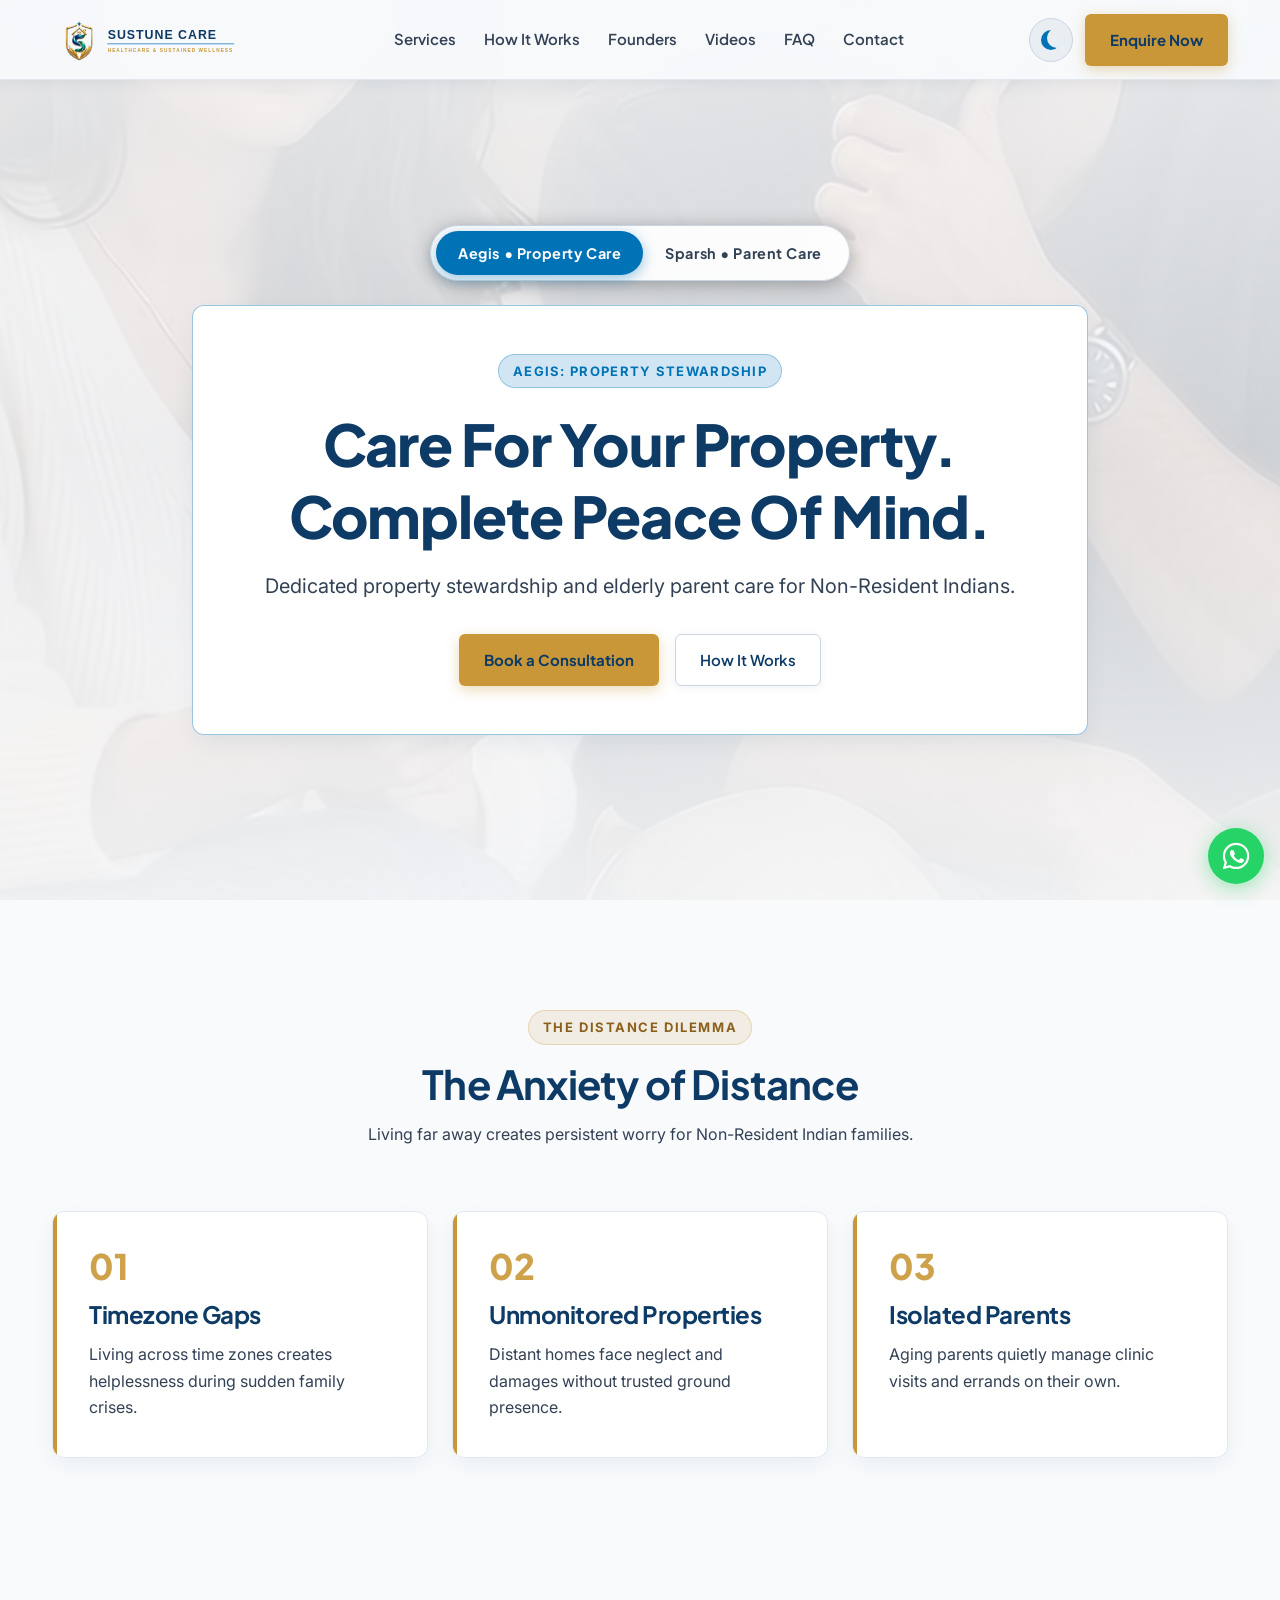
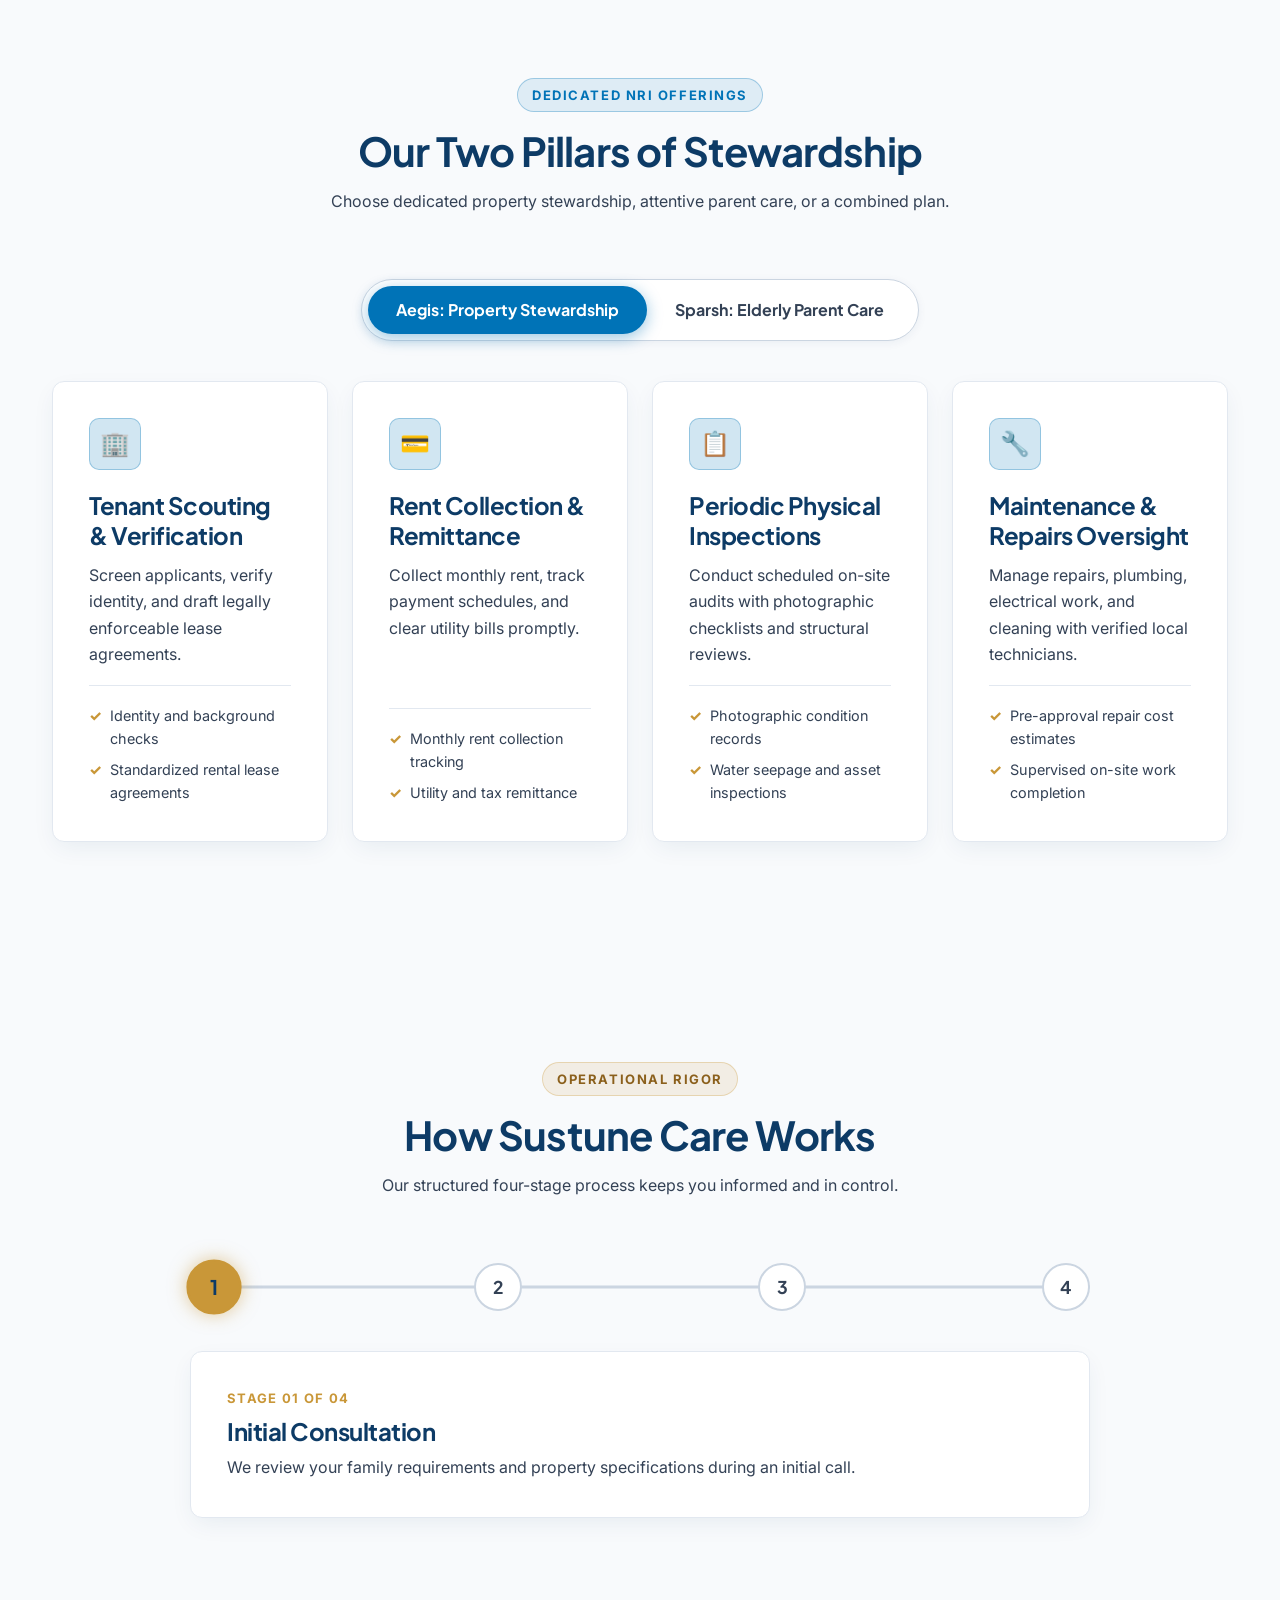
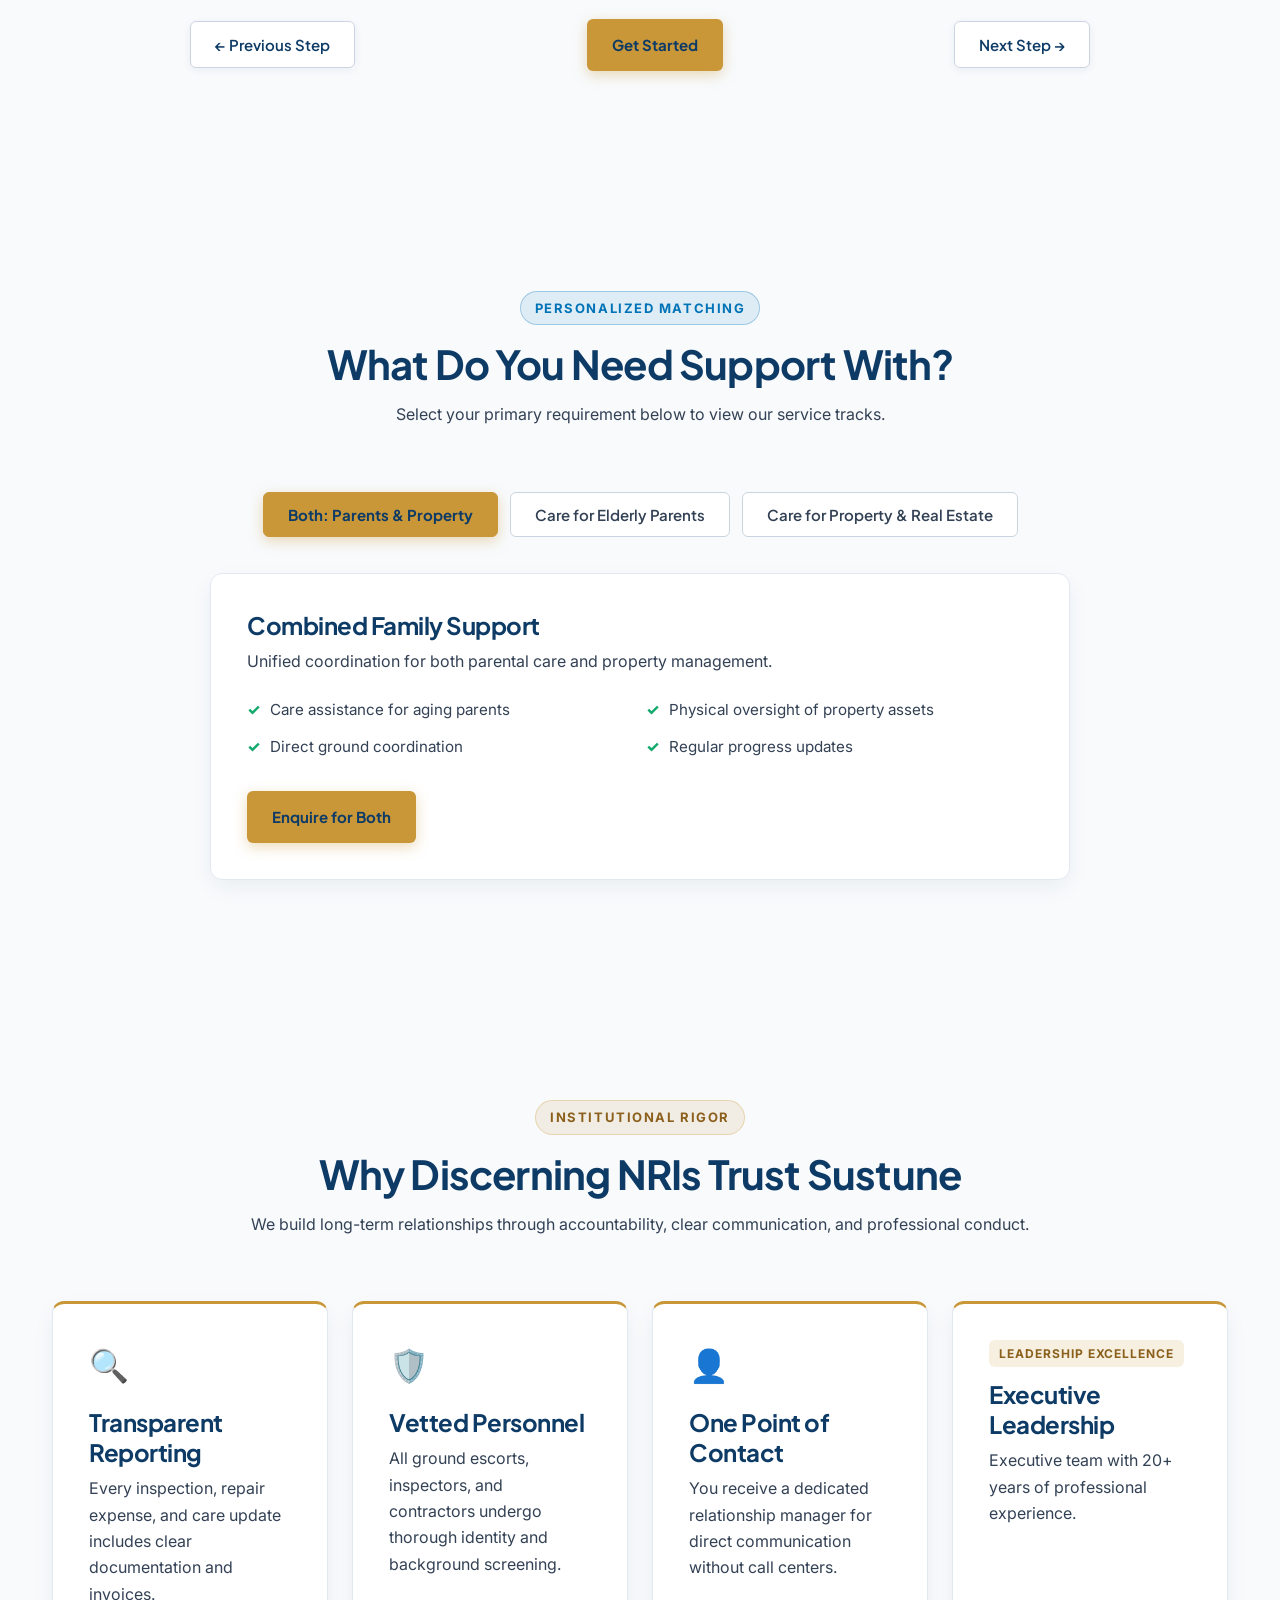
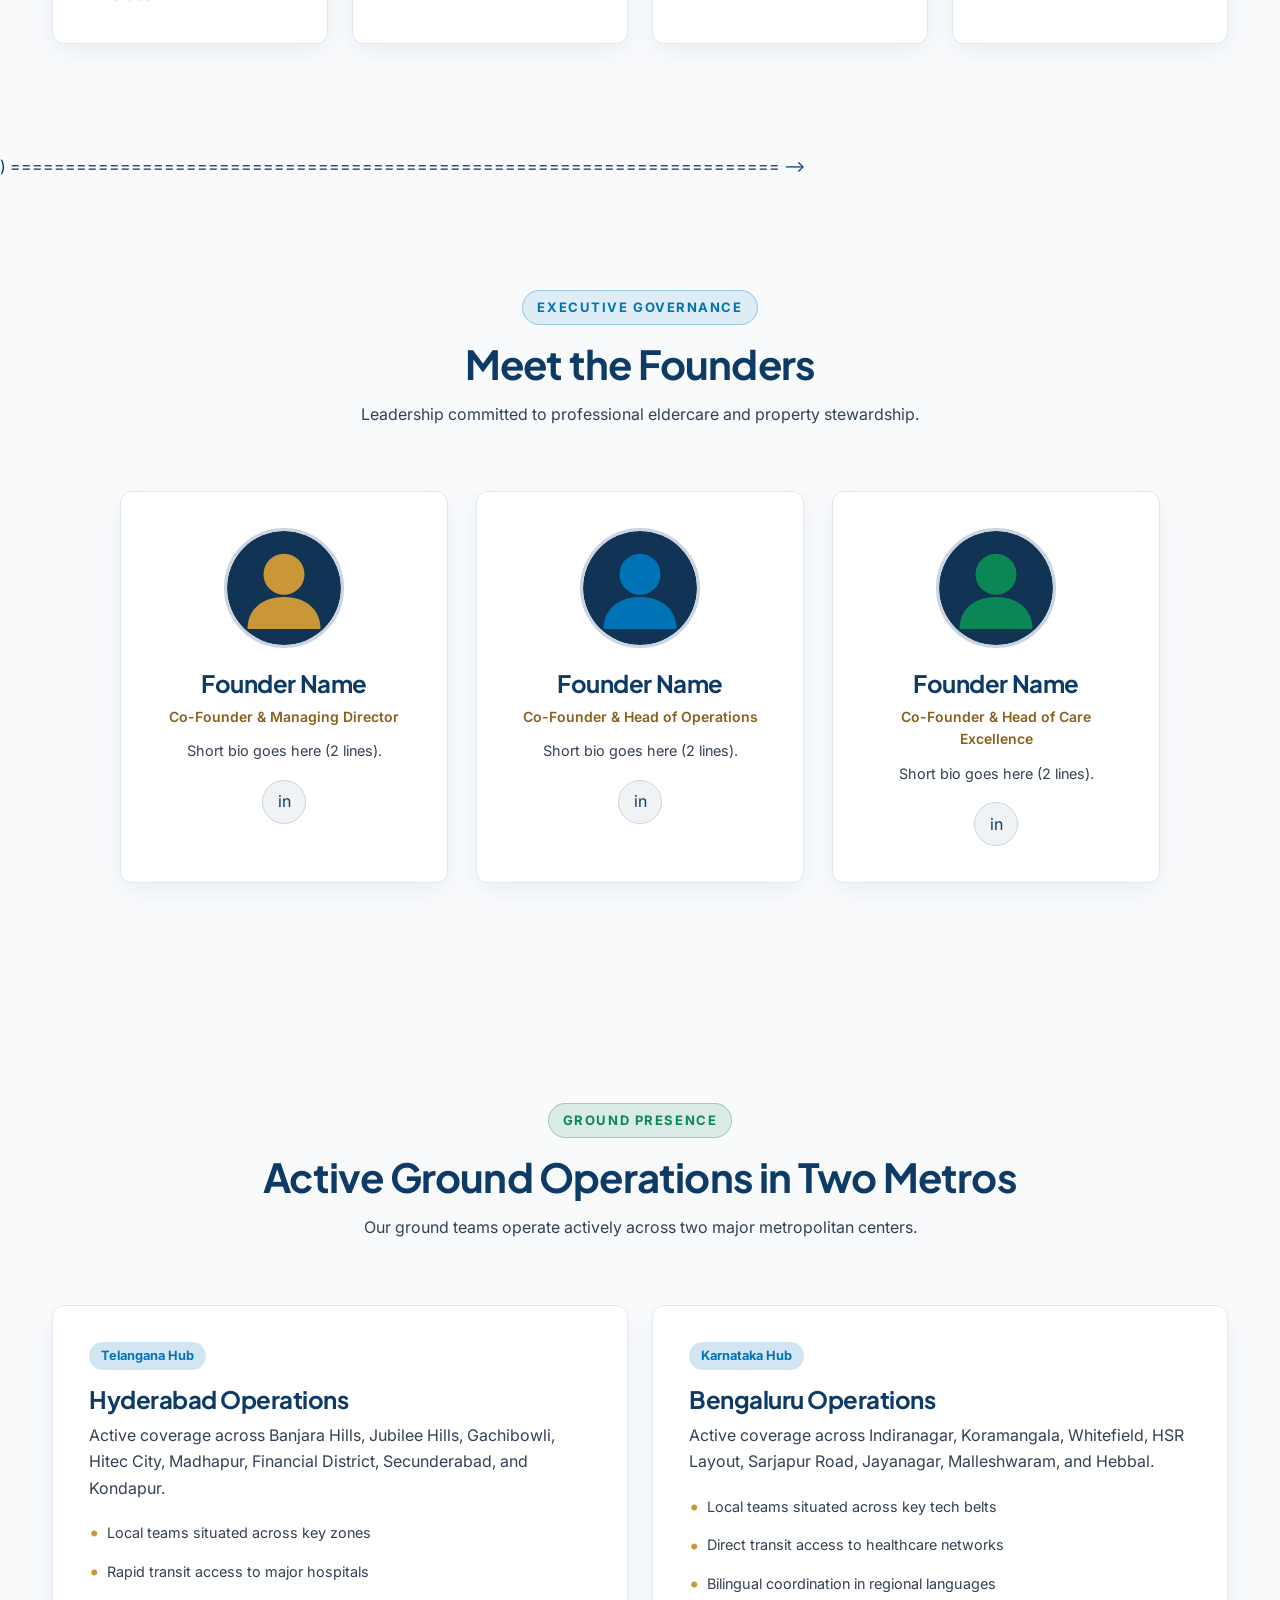
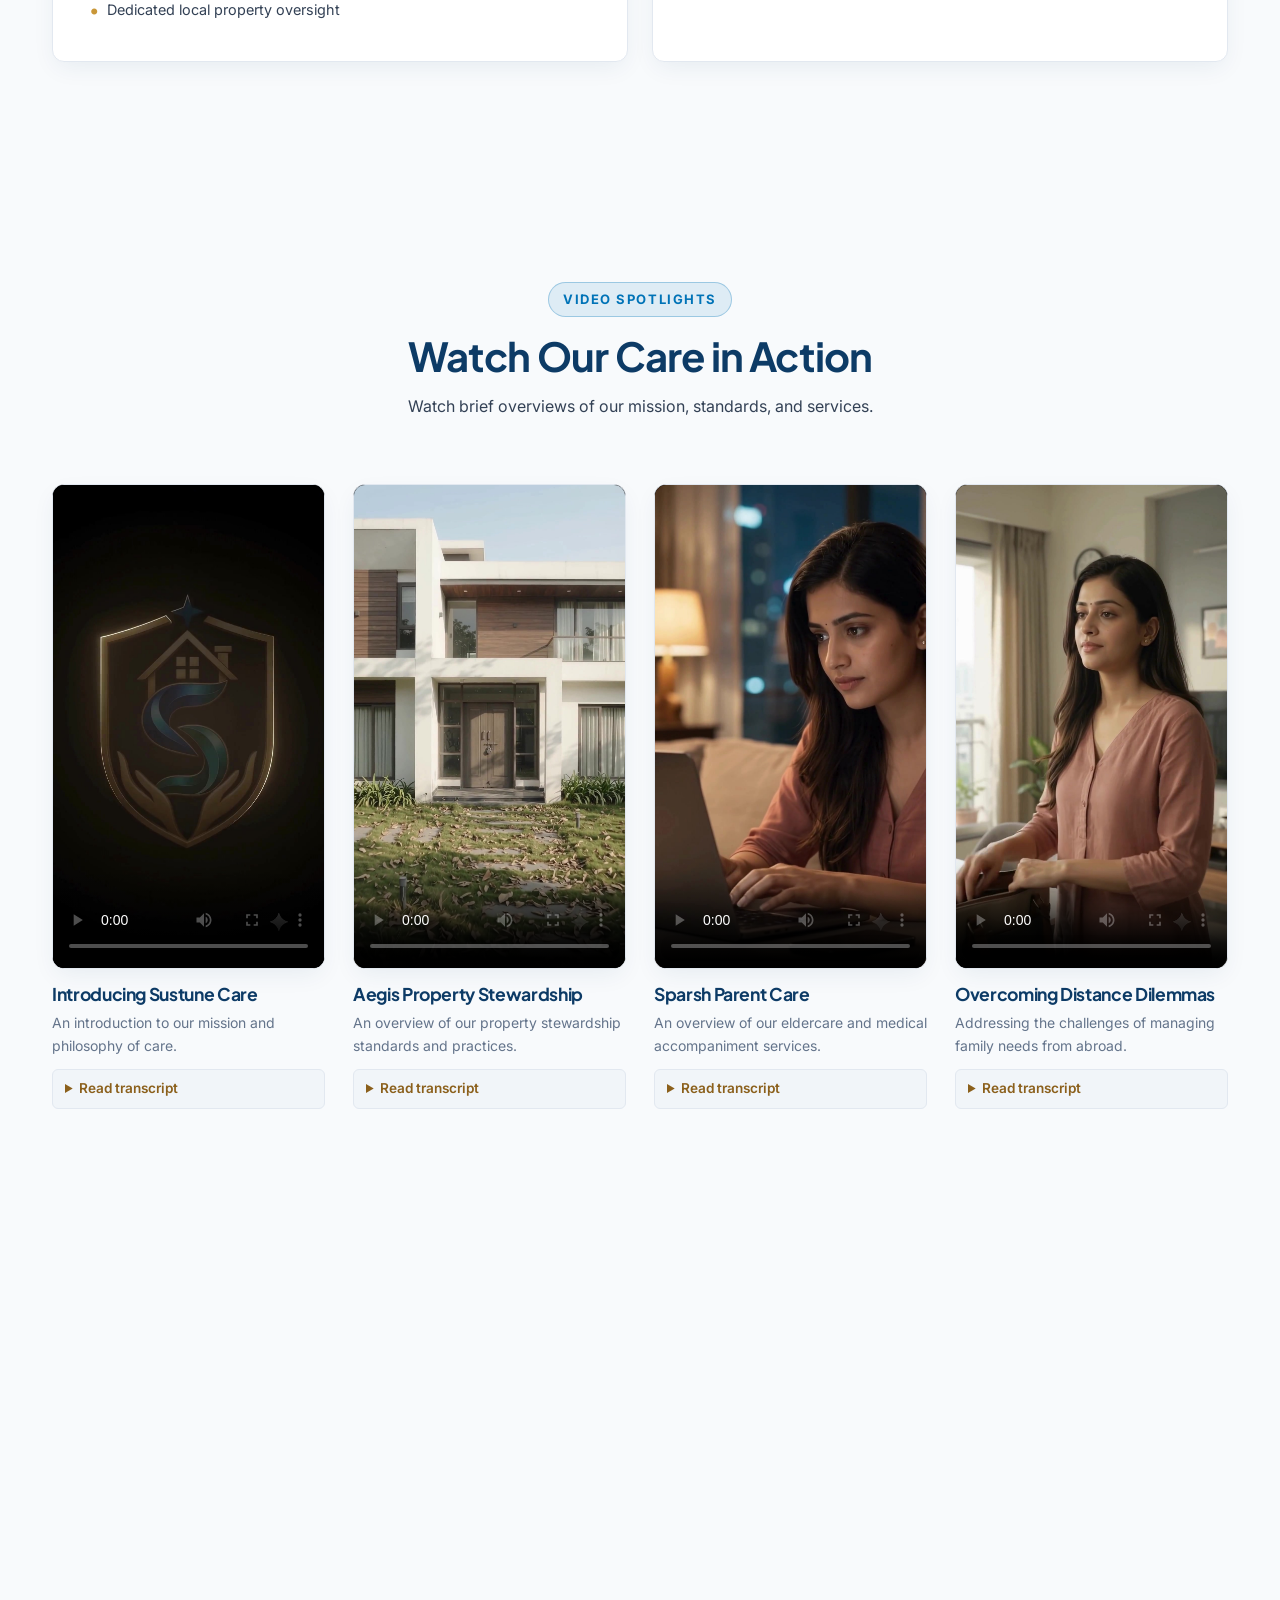
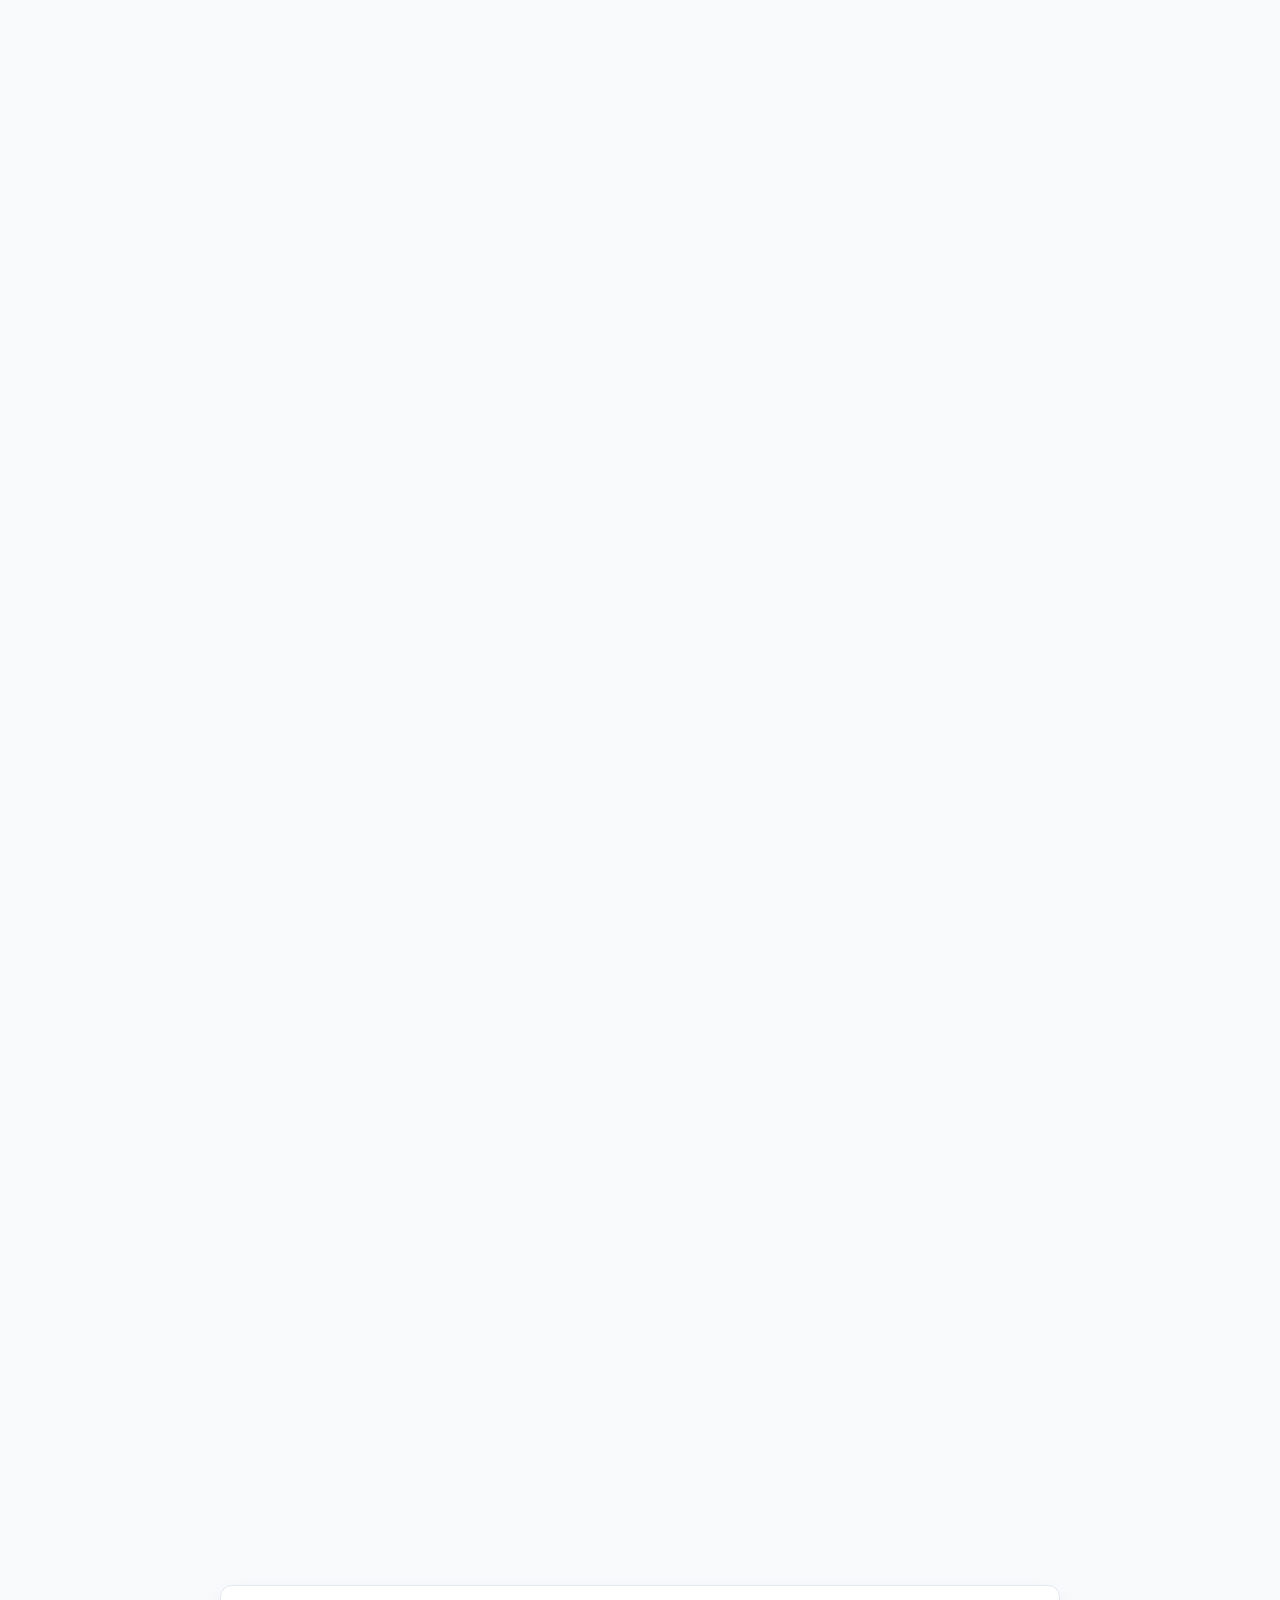
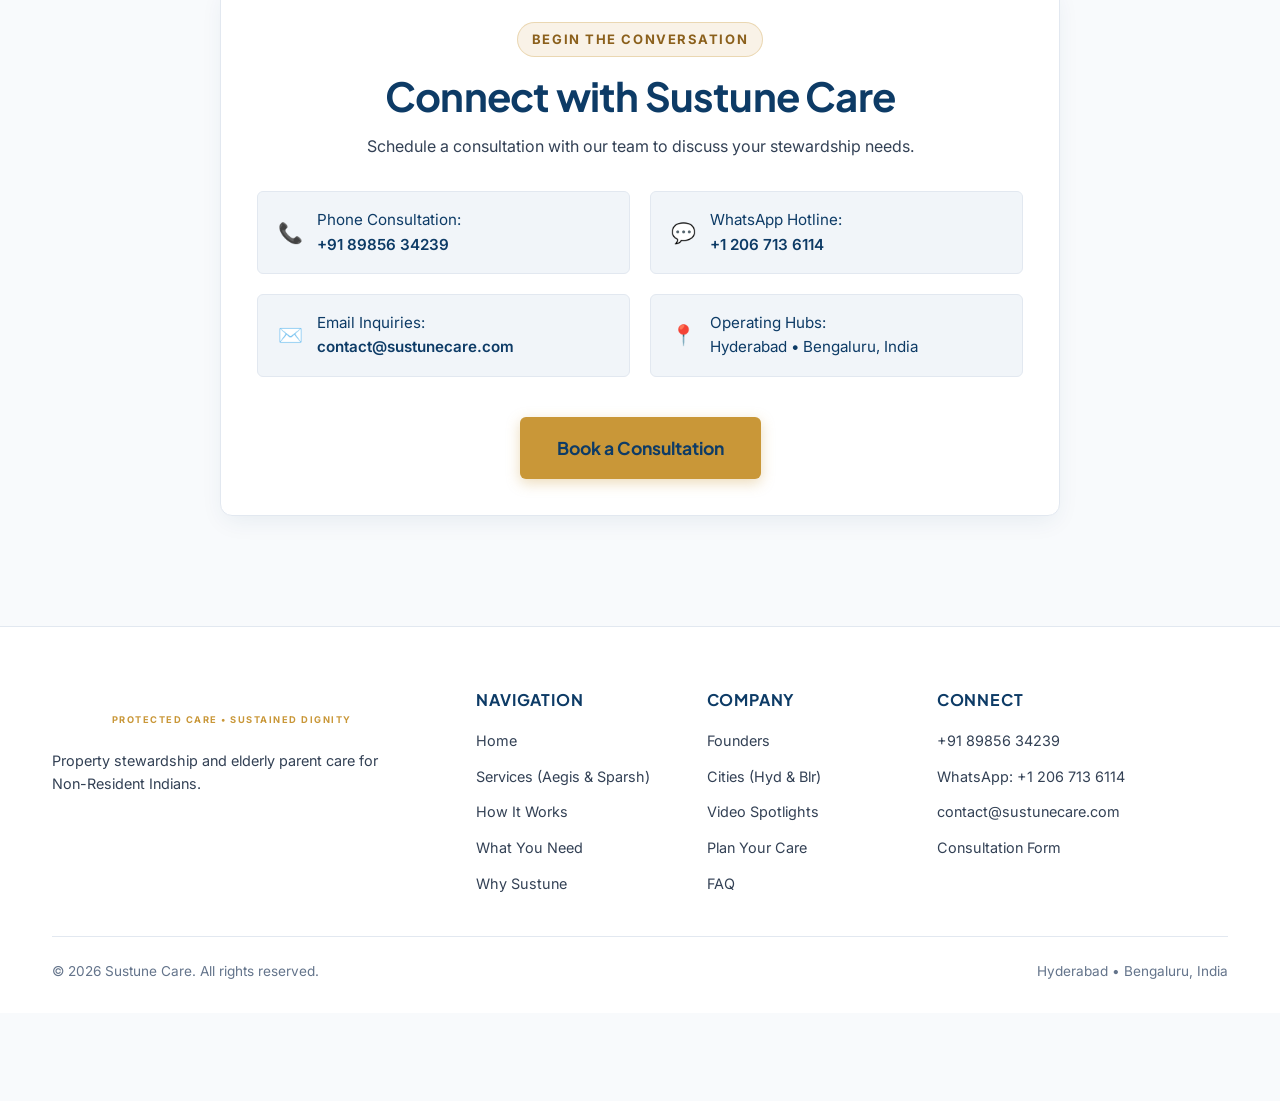
==== commit 924924bb: "Refine content: remove repetition and make copy crisp" ====
--- a/index.html
+++ b/index.html
@@ -151,7 +151,7 @@
         <img src="assets/logo/sustune_emblem_reversed_white.png" alt="Sustune Care Logo" width="48" height="48" class="logo-emblem">
         <div class="logo-text">
           <span class="logo-brand">SUSTUNE CARE</span>
-          <span class="logo-tagline">HYDERABAD &bull; BENGALURU</span>
+          <span class="logo-tagline">PROTECTED CARE &bull; SUSTAINED DIGNITY</span>
         </div>
       </div>
     </div>
@@ -219,7 +219,7 @@
           </h1>
 
           <p id="hero-dynamic-subtext" class="hero-subtext">
-            Comprehensive rental management, tenant scouting, maintenance oversight, and timestamped inspection reports for NRI-owned assets in Hyderabad and Bengaluru.
+            Dedicated property stewardship and elderly parent care for Non-Resident Indians.
           </p>
 
           <div class="hero-actions">
@@ -227,23 +227,8 @@
               Book a Consultation
             </a>
             <a href="#how-it-works" class="btn btn-secondary">
-              Explore How It Works
+              How It Works
             </a>
-          </div>
-
-          <div class="hero-trust-bar">
-            <div class="trust-item">
-              <span>Cities:</span>
-              <strong>Hyderabad &amp; Bengaluru</strong>
-            </div>
-            <div class="trust-item">
-              <span>Experience:</span>
-              <strong>Executive team with 20+ years of professional experience</strong>
-            </div>
-            <div class="trust-item">
-              <span>Response:</span>
-              <strong>24/7 Dedicated Support</strong>
-            </div>
           </div>
         </div>
       </div>
@@ -257,29 +242,29 @@
         <header class="section-header reveal-on-scroll">
           <span class="section-eyebrow eyebrow-gold">The Distance Dilemma</span>
           <h2 id="problem-heading">The Anxiety of Distance</h2>
-          <p>Living thousands of miles away creates an unceasing emotional and logistical burden for Non-Resident Indians. Distance should never compromise security or family dignity.</p>
+          <p>Living far away creates persistent worry for Non-Resident Indian families.</p>
         </header>
 
         <div class="problem-grid">
           <!-- Point 1 -->
           <article class="card problem-card reveal-on-scroll">
             <div class="problem-number" aria-hidden="true">01</div>
-            <h3>Timezone Gaps &amp; Helplessness</h3>
-            <p>Navigating 8-to-12 hour timezone differences leaves NRIs anxious and disempowered during sudden crises—whether an urgent midnight health emergency or a sudden utility failure.</p>
+            <h3>Timezone Gaps</h3>
+            <p>Living across time zones creates helplessness during sudden family crises.</p>
           </article>
 
           <!-- Point 2 -->
           <article class="card problem-card reveal-on-scroll">
             <div class="problem-number" aria-hidden="true">02</div>
-            <h3>Unmonitored Real Estate Assets</h3>
-            <p>Vacant homes or rented properties often suffer from deferred maintenance, unvetted occupants, delayed rent transfers, and lack of verified physical inspections on the ground.</p>
+            <h3>Unmonitored Properties</h3>
+            <p>Distant homes face neglect and damages without trusted ground presence.</p>
           </article>
 
           <!-- Point 3 -->
           <article class="card problem-card reveal-on-scroll">
             <div class="problem-number" aria-hidden="true">03</div>
-            <h3>Aging Parents Navigating Alone</h3>
-            <p>Elderly parents often hesitate to worry their children abroad, quietly managing hospital visits, pharmacy runs, household chores, and isolation without dependable ground escort.</p>
+            <h3>Isolated Parents</h3>
+            <p>Aging parents quietly manage clinic visits and errands on their own.</p>
           </article>
         </div>
       </div>
@@ -293,7 +278,7 @@
         <header class="section-header reveal-on-scroll">
           <span class="section-eyebrow eyebrow-cerulean">Dedicated NRI Offerings</span>
           <h2 id="services-heading">Our Two Pillars of Stewardship</h2>
-          <p>Protected care for your physical assets. Sustained dignity for your loved ones. Choose an individual track or combine both into a unified family stewardship plan.</p>
+          <p>Choose dedicated property stewardship, attentive parent care, or a combined plan.</p>
         </header>
 
         <!-- Accessible Tabs Navigation -->
@@ -316,11 +301,11 @@
               <div class="service-card-body">
                 <div class="service-card-icon icon-cerulean-bg" aria-hidden="true">🏢</div>
                 <h3>Tenant Scouting &amp; Verification</h3>
-                <p>Comprehensive background verification, professional identity screening, and enforceable lease documentation to protect your property's value.</p>
+                <p>Screen applicants, verify identity, and draft legally enforceable lease agreements.</p>
               </div>
               <ul class="service-card-features">
-                <li class="service-feature-item">Strict police &amp; employment checks</li>
-                <li class="service-feature-item">Standardized NRI legal lease drafts</li>
+                <li class="service-feature-item">Identity and background checks</li>
+                <li class="service-feature-item">Standardized rental lease agreements</li>
               </ul>
             </article>
 
@@ -328,12 +313,12 @@
             <article class="card service-card reveal-on-scroll">
               <div class="service-card-body">
                 <div class="service-card-icon icon-cerulean-bg" aria-hidden="true">💳</div>
-                <h3>Rental Management &amp; Inflow</h3>
-                <p>Prompt monthly rent collection, automated ledger reconciliations, utility bill management, and structured property tax compliance.</p>
+                <h3>Rent Collection &amp; Remittance</h3>
+                <p>Collect monthly rent, track payment schedules, and clear utility bills promptly.</p>
               </div>
               <ul class="service-card-features">
-                <li class="service-feature-item">Automated digital rent tracking</li>
-                <li class="service-feature-item">Municipal tax &amp; HOA remittance</li>
+                <li class="service-feature-item">Monthly rent collection tracking</li>
+                <li class="service-feature-item">Utility and tax remittance</li>
               </ul>
             </article>
 
@@ -341,12 +326,12 @@
             <article class="card service-card reveal-on-scroll">
               <div class="service-card-body">
                 <div class="service-card-icon icon-cerulean-bg" aria-hidden="true">📋</div>
-                <h3>Periodic Physical Audits</h3>
-                <p>Quarterly physical audits conducted on-site with high-definition photographic records, structural checklists, and timestamped digital reports.</p>
+                <h3>Periodic Physical Inspections</h3>
+                <p>Conduct scheduled on-site audits with photographic checklists and structural reviews.</p>
               </div>
               <ul class="service-card-features">
-                <li class="service-feature-item">Detailed 360-degree photo evidence</li>
-                <li class="service-feature-item">Water seepage &amp; asset inspections</li>
+                <li class="service-feature-item">Photographic condition records</li>
+                <li class="service-feature-item">Water seepage and asset inspections</li>
               </ul>
             </article>
 
@@ -354,12 +339,12 @@
             <article class="card service-card reveal-on-scroll">
               <div class="service-card-body">
                 <div class="service-card-icon icon-cerulean-bg" aria-hidden="true">🔧</div>
-                <h3>Maintenance &amp; Repairs</h3>
-                <p>End-to-end oversight of electrical, plumbing, carpentry, and deep cleaning with vetted vendor partners and pre-approved transparent quotes.</p>
+                <h3>Maintenance &amp; Repairs Oversight</h3>
+                <p>Manage repairs, plumbing, electrical work, and cleaning with verified local technicians.</p>
               </div>
               <ul class="service-card-features">
-                <li class="service-feature-item">Prior NRI approval before work</li>
-                <li class="service-feature-item">Quality sign-off on completion</li>
+                <li class="service-feature-item">Pre-approval repair cost estimates</li>
+                <li class="service-feature-item">Supervised on-site work completion</li>
               </ul>
             </article>
           </div>
@@ -372,12 +357,12 @@
             <article class="card service-card reveal-on-scroll">
               <div class="service-card-body">
                 <div class="service-card-icon icon-emerald-bg" aria-hidden="true">🚨</div>
-                <h3>24/7 Emergency SOS Escort</h3>
-                <p>Immediate rapid-response team deployment for medical emergencies, dedicated hospital admission coordination, and real-time updates to children abroad.</p>
+                <h3>Emergency Medical Support</h3>
+                <p>Coordinate immediate ambulance dispatch and assist with emergency hospital admissions.</p>
               </div>
               <ul class="service-card-features">
-                <li class="service-feature-item">24/7 on-call emergency liaison</li>
-                <li class="service-feature-item">Direct ambulance &amp; hospital liaison</li>
+                <li class="service-feature-item">Ambulance dispatch coordination</li>
+                <li class="service-feature-item">Hospital admission assistance</li>
               </ul>
             </article>
 
@@ -385,12 +370,12 @@
             <article class="card service-card reveal-on-scroll">
               <div class="service-card-body">
                 <div class="service-card-icon icon-emerald-bg" aria-hidden="true">🩺</div>
-                <h3>Doctor Visits &amp; Medical Advocacy</h3>
-                <p>Trained care attendants accompany parents to clinical consultations, diagnostic tests, physiotherapy sessions, and communicate physician advice.</p>
+                <h3>Doctor Visit Accompaniment</h3>
+                <p>Accompany parents to scheduled clinic visits, diagnostic tests, and consultations.</p>
               </div>
               <ul class="service-card-features">
-                <li class="service-feature-item">Doorstep pickup &amp; return escort</li>
-                <li class="service-feature-item">Summary report sent to NRI family</li>
+                <li class="service-feature-item">Doorstep pickup and return escort</li>
+                <li class="service-feature-item">Documentation of physician instructions</li>
               </ul>
             </article>
 
@@ -398,12 +383,12 @@
             <article class="card service-card reveal-on-scroll">
               <div class="service-card-body">
                 <div class="service-card-icon icon-emerald-bg" aria-hidden="true">🛍️</div>
-                <h3>Daily Errands &amp; Pharmacy</h3>
-                <p>Reliable support for prescription medicine refills, grocery deliveries, utility renewals, banking assistance, and household administrative errands.</p>
+                <h3>Prescription &amp; Grocery Errands</h3>
+                <p>Deliver verified prescription medicines, groceries, and assist with essential errands.</p>
               </div>
               <ul class="service-card-features">
-                <li class="service-feature-item">Verified authentic pharmacy orders</li>
-                <li class="service-feature-item">Safe, accompanied local transit</li>
+                <li class="service-feature-item">Prescription medication collection</li>
+                <li class="service-feature-item">Assisted essential errand runs</li>
               </ul>
             </article>
 
@@ -411,12 +396,12 @@
             <article class="card service-card reveal-on-scroll">
               <div class="service-card-body">
                 <div class="service-card-icon icon-emerald-bg" aria-hidden="true">🤝</div>
-                <h3>Companionship &amp; Wellness</h3>
-                <p>Regular empathetic visits, conversation, engagement in hobbies, wellness check-ins, and assistance setting up video calls with grandchildren abroad.</p>
+                <h3>Companionship &amp; Wellness Visits</h3>
+                <p>Provide regular home visits, social interaction, and assist with family calls.</p>
               </div>
               <ul class="service-card-features">
-                <li class="service-feature-item">Combat loneliness with warm care</li>
-                <li class="service-feature-item">Weekly wellness updates to NRIs</li>
+                <li class="service-feature-item">Regular home social check-ins</li>
+                <li class="service-feature-item">Assistance with family video calls</li>
               </ul>
             </article>
           </div>
@@ -432,7 +417,7 @@
         <header class="section-header reveal-on-scroll">
           <span class="section-eyebrow eyebrow-gold">Operational Rigor</span>
           <h2 id="stepper-heading">How Sustune Care Works</h2>
-          <p>Our four-stage engagement framework guarantees total transparency, predictable escalations, and peace of mind across all time zones.</p>
+          <p>Our structured four-stage process keeps you informed and in control.</p>
         </header>
 
         <div class="stepper-container reveal-on-scroll">
@@ -452,29 +437,29 @@
             <!-- Step 1 -->
             <div class="stepper-content-panel is-active card stepper-card">
               <div class="stepper-step-indicator">Stage 01 of 04</div>
-              <h3>Initial Discovery &amp; Needs Consultation</h3>
-              <p>We begin with a detailed virtual consultation to map your family's exact requirements—assessing property status, location in Hyderabad or Bengaluru, tenant profile, or parental medical requirements, preferred hospital networks, and routine schedules.</p>
+              <h3>Initial Consultation</h3>
+              <p>We review your family requirements and property specifications during an initial call.</p>
             </div>
 
             <!-- Step 2 -->
             <div class="stepper-content-panel card stepper-card">
               <div class="stepper-step-indicator">Stage 02 of 04</div>
-              <h3>Custom Care &amp; Stewardship Blueprint</h3>
-              <p>Our executive team formulates a personalized service blueprint defining emergency escalation channels, visit frequency, inspection intervals, authorized contacts, and clear SLA parameters with zero ambiguities.</p>
+              <h3>Care Blueprint</h3>
+              <p>We prepare a personalized schedule defining visit frequency and escalation steps.</p>
             </div>
 
             <!-- Step 3 -->
             <div class="stepper-content-panel card stepper-card">
               <div class="stepper-step-indicator">Stage 03 of 04</div>
-              <h3>Onboarding &amp; Comprehensive Initial Audit</h3>
-              <p>We execute an extensive baseline audit: a 360-degree photo inspection of your property with inventory verification, or an in-person, respectful introduction with your parents to document medical history, doctor contacts, and daily preferences.</p>
+              <h3>Initial Audit</h3>
+              <p>We complete an initial property inspection or parent onboarding intake meeting.</p>
             </div>
 
             <!-- Step 4 -->
             <div class="stepper-content-panel card stepper-card">
               <div class="stepper-step-indicator">Stage 04 of 04</div>
-              <h3>Active Stewardship &amp; Transparent Reporting</h3>
-              <p>Your single assigned relationship manager coordinates routine check-ins, errand runs, tenant interactions, and maintenance. You receive timestamped inspection logs, expense accounts, and immediate 24/7 notification during critical moments.</p>
+              <h3>Active Stewardship</h3>
+              <p>Our ground team manages routine operations and sends regular updates directly.</p>
             </div>
           </div>
 
@@ -484,7 +469,7 @@
               &larr; Previous Step
             </button>
             <a href="https://forms.gle/o1y5bqXmaM8fCLvF8" class="btn btn-primary btn-enquire" target="_blank" rel="noopener noreferrer">
-              Get Started with Sustune
+              Get Started
             </a>
             <button type="button" id="stepper-next-btn" class="btn btn-secondary">
               Next Step &rarr;
@@ -502,7 +487,7 @@
         <header class="section-header reveal-on-scroll">
           <span class="section-eyebrow eyebrow-cerulean">Personalized Matching</span>
           <h2 id="needs-heading">What Do You Need Support With?</h2>
-          <p>Every NRI family's circumstance is distinct. Select your primary requirement below to view our curated stewardship model.</p>
+          <p>Select your primary requirement below to view our service tracks.</p>
         </header>
 
         <!-- Segmented Selector -->
@@ -522,46 +507,46 @@
         <div class="needs-cards-wrapper reveal-on-scroll">
           <!-- Card: Both -->
           <article class="card needs-card is-active" data-need-card="both">
-            <h3>Holistic Family &amp; Asset Protection</h3>
-            <p>Our combined Aegis + Sparsh framework provides 360-degree coverage. You gain a unified point of contact in India managing both your parents' health security and your ancestral or investment properties with institutional diligence.</p>
+            <h3>Combined Family Support</h3>
+            <p>Unified coordination for both parental care and property management.</p>
             <ul class="needs-checklist">
-              <li>Dedicated Relationship Manager for your entire family</li>
-              <li>24/7 medical SOS response &amp; emergency hospital escort</li>
-              <li>Quarterly property audits with timestamped photo records</li>
-              <li>Automated rental collection &amp; maintenance oversight</li>
+              <li>Care assistance for aging parents</li>
+              <li>Physical oversight of property assets</li>
+              <li>Direct ground coordination</li>
+              <li>Regular progress updates</li>
             </ul>
             <a href="https://forms.gle/o1y5bqXmaM8fCLvF8" class="btn btn-primary btn-enquire" target="_blank" rel="noopener noreferrer">
-              Enquire for Both Services
+              Enquire for Both
             </a>
           </article>
 
           <!-- Card: Parents -->
           <article class="card needs-card" data-need-card="parents">
-            <h3>Sparsh: Dedicated Elderly Parent Care</h3>
-            <p>Designed for NRIs seeking compassionate, dignified, and vigilant assistance for aging mothers and fathers in Hyderabad and Bengaluru. We bridge distance with physical presence and loving care.</p>
+            <h3>Sparsh Parent Care</h3>
+            <p>Attentive on-ground assistance for aging parents living independently.</p>
             <ul class="needs-checklist">
-              <li>24/7 rapid emergency coordination &amp; hospital admission support</li>
-              <li>Doctor appointment escort &amp; verified medicine replenishment</li>
-              <li>Accompanied errand runs &amp; banking/grocery assistance</li>
-              <li>Weekly companionship visits &amp; wellness log to children abroad</li>
+              <li>Medical appointment accompaniment</li>
+              <li>Emergency response coordination</li>
+              <li>Prescription and grocery assistance</li>
+              <li>Regular wellness companionship</li>
             </ul>
             <a href="https://forms.gle/o1y5bqXmaM8fCLvF8" class="btn btn-primary btn-enquire" target="_blank" rel="noopener noreferrer">
-              Enquire for Sparsh Parent Care
+              Enquire for Sparsh
             </a>
           </article>
 
           <!-- Card: Property -->
           <article class="card needs-card" data-need-card="property">
-            <h3>Aegis: Professional Property Stewardship</h3>
-            <p>A reliable custodian on the ground for your villas, apartments, and commercial spaces. Never worry about encroachment, rogue tenants, or neglected leakages again.</p>
+            <h3>Aegis Property Care</h3>
+            <p>Physical custodianship and rental oversight for residential assets.</p>
             <ul class="needs-checklist">
-              <li>Comprehensive background checks &amp; enforceable lease drafts</li>
-              <li>Prompt monthly rental collection and financial accounting</li>
-              <li>In-depth structural audits with high-definition photographic proof</li>
-              <li>Preventative maintenance with vetted technicians &amp; verified estimates</li>
+              <li>Tenant screening and documentation</li>
+              <li>Monthly rent collection monitoring</li>
+              <li>Scheduled physical inspections</li>
+              <li>Maintenance and repair coordination</li>
             </ul>
             <a href="https://forms.gle/o1y5bqXmaM8fCLvF8" class="btn btn-primary btn-enquire" target="_blank" rel="noopener noreferrer">
-              Enquire for Aegis Property Stewardship
+              Enquire for Aegis
             </a>
           </article>
         </div>
@@ -576,7 +561,7 @@
         <header class="section-header reveal-on-scroll">
           <span class="section-eyebrow eyebrow-gold">Institutional Rigor</span>
           <h2 id="why-heading">Why Discerning NRIs Trust Sustune</h2>
-          <p>We build lasting relationships founded on accountability, empathy, and absolute operational precision. No corporate call centers, no guesswork.</p>
+          <p>We build long-term relationships through accountability, clear communication, and professional conduct.</p>
         </header>
 
         <div class="why-grid">
@@ -584,28 +569,28 @@
           <article class="card why-card reveal-on-scroll">
             <div class="why-card-icon" aria-hidden="true">🔍</div>
             <h3>Transparent Reporting</h3>
-            <p>Every property audit, maintenance repair, doctor prescription, and expense is backed by timestamped photographic logs and itemized invoices. You see exactly what happens on the ground in real time.</p>
+            <p>Every inspection, repair expense, and care update includes clear documentation and invoices.</p>
           </article>
 
           <!-- Card 2 -->
           <article class="card why-card reveal-on-scroll">
             <div class="why-card-icon" aria-hidden="true">🛡️</div>
-            <h3>Rigorously Vetted Personnel</h3>
-            <p>Our care escorts, property auditors, and service contractors undergo thorough background verification, criminal record screening, and behavioral interviews before stepping into your family's home.</p>
+            <h3>Vetted Personnel</h3>
+            <p>All ground escorts, inspectors, and contractors undergo thorough identity and background screening.</p>
           </article>
 
           <!-- Card 3 -->
           <article class="card why-card reveal-on-scroll">
             <div class="why-card-icon" aria-hidden="true">👤</div>
             <h3>One Point of Contact</h3>
-            <p>You are assigned a dedicated Relationship Manager who knows your parents and your properties by name. You have a direct phone number and WhatsApp channel—eliminating confusing call queues.</p>
+            <p>You receive a dedicated relationship manager for direct communication without call centers.</p>
           </article>
 
           <!-- Card 4 (Mandatory 20+ years executive team line) -->
           <article class="card why-card reveal-on-scroll">
             <div class="why-lead-badge">Leadership Excellence</div>
             <h3>Executive Leadership</h3>
-            <p>Executive team with 20+ years of professional experience across corporate governance, healthcare administration, and asset management—delivering institutional standards to personal care.</p>
+            <p>Executive team with 20+ years of professional experience.</p>
           </article>
         </div>
       </div>
@@ -619,7 +604,7 @@
         <header class="section-header reveal-on-scroll">
           <span class="section-eyebrow eyebrow-cerulean">Executive Governance</span>
           <h2 id="founders-heading">Meet the Founders</h2>
-          <p>Guided by seasoned corporate leaders committed to redefining eldercare and real estate stewardship for the global Indian diaspora.</p>
+          <p>Leadership committed to professional eldercare and property stewardship.</p>
         </header>
 
         <div class="founders-grid">
@@ -635,7 +620,7 @@
             </div>
             <h3>Founder Name</h3>
             <div class="founder-role">Co-Founder &amp; Managing Director</div>
-            <p class="founder-bio">Executive team with 20+ years of professional experience in enterprise operations and customer trust. Dedicated to building ethical stewardship systems for NRIs worldwide.</p>
+            <p class="founder-bio">Short bio goes here (2 lines).</p>
             <a href="#" class="founder-social-link" aria-label="Founder LinkedIn Profile" target="_blank" rel="noopener noreferrer">
               <span aria-hidden="true">in</span>
             </a>
@@ -653,7 +638,7 @@
             </div>
             <h3>Founder Name</h3>
             <div class="founder-role">Co-Founder &amp; Head of Operations</div>
-            <p class="founder-bio">Senior leader overseeing high-touch ground networks, emergency medical escalation protocols, and verified service delivery across Hyderabad and Bengaluru.</p>
+            <p class="founder-bio">Short bio goes here (2 lines).</p>
             <a href="#" class="founder-social-link" aria-label="Founder LinkedIn Profile" target="_blank" rel="noopener noreferrer">
               <span aria-hidden="true">in</span>
             </a>
@@ -671,7 +656,7 @@
             </div>
             <h3>Founder Name</h3>
             <div class="founder-role">Co-Founder &amp; Head of Care Excellence</div>
-            <p class="founder-bio">Specialist in compassionate geriatric wellness, clinical advocacy, and community partnerships, ensuring elderly dignity remains our foremost priority.</p>
+            <p class="founder-bio">Short bio goes here (2 lines).</p>
             <a href="#" class="founder-social-link" aria-label="Founder LinkedIn Profile" target="_blank" rel="noopener noreferrer">
               <span aria-hidden="true">in</span>
             </a>
@@ -688,7 +673,7 @@
         <header class="section-header reveal-on-scroll">
           <span class="section-eyebrow eyebrow-emerald">Ground Presence</span>
           <h2 id="cities-heading">Active Ground Operations in Two Metros</h2>
-          <p>Our dedicated regional hubs and on-the-ground relationship managers provide rapid physical response across two of India's foremost NRI hubs.</p>
+          <p>Our ground teams operate actively across two major metropolitan centers.</p>
         </header>
 
         <div class="cities-grid">
@@ -696,11 +681,11 @@
           <article class="card city-card reveal-on-scroll">
             <span class="city-badge">Telangana Hub</span>
             <h3>Hyderabad Operations</h3>
-            <p>Providing seamless coverage across key residential and tech corridors including Banjara Hills, Jubilee Hills, Gachibowli, Hitec City, Madhapur, Financial District, Secunderabad, and Kondapur.</p>
+            <p>Active coverage across Banjara Hills, Jubilee Hills, Gachibowli, Hitec City, Madhapur, Financial District, Secunderabad, and Kondapur.</p>
             <ul class="city-highlights">
-              <li>Rapid connectivity with top tertiary healthcare centers</li>
-              <li>Dedicated property management managers across Cyberabad</li>
-              <li>Local emergency dispatch and verified vendor fleet</li>
+              <li>Local teams situated across key zones</li>
+              <li>Rapid transit access to major hospitals</li>
+              <li>Dedicated local property oversight</li>
             </ul>
           </article>
 
@@ -708,11 +693,11 @@
           <article class="card city-card reveal-on-scroll">
             <span class="city-badge">Karnataka Hub</span>
             <h3>Bengaluru Operations</h3>
-            <p>Active support across premier suburban and central localities including Indiranagar, Koramangala, Whitefield, HSR Layout, Sarjapur Road, Jayanagar, Malleshwaram, and Hebbal.</p>
+            <p>Active coverage across Indiranagar, Koramangala, Whitefield, HSR Layout, Sarjapur Road, Jayanagar, Malleshwaram, and Hebbal.</p>
             <ul class="city-highlights">
-              <li>Dedicated doctor escort across premier hospital campuses</li>
-              <li>Active tenant scouting and rental stewardship in tech belts</li>
-              <li>24/7 bilingual support in English, Kannada, Telugu, and Hindi</li>
+              <li>Local teams situated across key tech belts</li>
+              <li>Direct transit access to healthcare networks</li>
+              <li>Bilingual coordination in regional languages</li>
             </ul>
           </article>
         </div>
@@ -727,7 +712,7 @@
         <header class="section-header reveal-on-scroll">
           <span class="section-eyebrow eyebrow-cerulean">Video Spotlights</span>
           <h2 id="videos-heading">Watch Our Care in Action</h2>
-          <p>Gain visual insight into our philosophy, ground stewardship protocols, and parent care standards. All videos feature full playback controls and transcripts.</p>
+          <p>Watch brief overviews of our mission, standards, and services.</p>
         </header>
 
         <!-- 4 Portrait Video Cards (4 across on desktop, 2 on tablet, carousel on mobile) -->
@@ -743,10 +728,10 @@
             </div>
             <div class="video-meta">
               <h3 class="video-title">Introducing Sustune Care</h3>
-              <p class="video-description">Our founding vision: Protecting your property assets and sustaining parental dignity from abroad.</p>
+              <p class="video-description">An introduction to our mission and philosophy of care.</p>
               <details class="video-transcript">
                 <summary>Read transcript</summary>
-                <p>Welcome to Sustune Care. As NRIs living across time zones, the distance between you and your home in India can feel immense. Sustune Care was founded by an executive team with 20+ years of professional experience to provide structured stewardship in Hyderabad and Bengaluru. Protected Care. Sustained Dignity.</p>
+                <p>Transcript coming soon.</p>
               </details>
             </div>
           </div>
@@ -762,10 +747,10 @@
             </div>
             <div class="video-meta">
               <h3 class="video-title">Aegis Property Stewardship</h3>
-              <p class="video-description">How we scout tenants, oversee physical maintenance, and safeguard your real estate.</p>
+              <p class="video-description">An overview of our property stewardship standards and practices.</p>
               <details class="video-transcript">
                 <summary>Read transcript</summary>
-                <p>Aegis is our dedicated property stewardship service. We treat your real estate assets with utmost responsibility—handling rigorous background checks on tenants, timely rental collections, quarterly photo audits, and verified vendor repairs. Complete peace of mind for your property.</p>
+                <p>Transcript coming soon.</p>
               </details>
             </div>
           </div>
@@ -780,11 +765,11 @@
               </video>
             </div>
             <div class="video-meta">
-              <h3 class="video-title">Sparsh Elderly Parent Care</h3>
-              <p class="video-description">Empathetic care, emergency SOS protocols, and medical escorts for your loved ones.</p>
+              <h3 class="video-title">Sparsh Parent Care</h3>
+              <p class="video-description">An overview of our eldercare and medical accompaniment services.</p>
               <details class="video-transcript">
                 <summary>Read transcript</summary>
-                <p>Sparsh is our commitment to your parents' well-being. From 24/7 emergency response to accompanied doctor visits, pharmacy runs, and weekly companionship sessions, we provide the caring, respectful presence you would give if you were right beside them.</p>
+                <p>Transcript coming soon.</p>
               </details>
             </div>
           </div>
@@ -799,11 +784,11 @@
               </video>
             </div>
             <div class="video-meta">
-              <h3 class="video-title">Bridging the Distance</h3>
-              <p class="video-description">Understanding the emotional weight of living abroad and how our ground model solves it.</p>
+              <h3 class="video-title">Overcoming Distance Dilemmas</h3>
+              <p class="video-description">Addressing the challenges of managing family needs from abroad.</p>
               <details class="video-transcript">
                 <summary>Read transcript</summary>
-                <p>Distance creates helplessness. When unexpected situations occur, relying on distant relatives or unverified neighbors can create tension. Sustune Care acts as your reliable, accountable family proxy with professional execution and transparent updates.</p>
+                <p>Transcript coming soon.</p>
               </details>
             </div>
           </div>
@@ -819,7 +804,7 @@
         <header class="section-header reveal-on-scroll">
           <span class="section-eyebrow eyebrow-gold">Interactive Scope Builder</span>
           <h2 id="estimator-heading">Plan Your Care Blueprint</h2>
-          <p>Customize your stewardship parameters below. We provide custom quotations based on your property specifications and family requirements.</p>
+          <p>Select your parameters to preview a customized stewardship scope.</p>
         </header>
 
         <div class="card estimator-card reveal-on-scroll">
@@ -840,7 +825,7 @@
               <div class="estimator-radio-group">
                 <label class="estimator-radio-label">
                   <input type="radio" name="estimator-service" value="both" checked>
-                  <span>Comprehensive: Both Property (Aegis) &amp; Parents (Sparsh)</span>
+                  <span>Combined: Both Property (Aegis) &amp; Parents (Sparsh)</span>
                 </label>
                 <label class="estimator-radio-label">
                   <input type="radio" name="estimator-service" value="sparsh">
@@ -863,7 +848,7 @@
                 </label>
                 <label class="estimator-checkbox-label">
                   <input type="checkbox" class="estimator-addon" data-label="Deep Property Audit &amp; Asset Inventory Tagging">
-                  <span>Comprehensive Physical Inventory Audit</span>
+                  <span>Detailed Physical Inventory Audit</span>
                 </label>
                 <label class="estimator-checkbox-label">
                   <input type="checkbox" class="estimator-addon" data-label="Specialized Chronic Care Physician Accompaniment">
@@ -877,7 +862,7 @@
           <div class="estimator-summary-column">
             <div>
               <div class="estimator-summary-header">
-                <div class="estimator-summary-title" id="summary-tier">Holistic NRI Care Blueprint</div>
+                <div class="estimator-summary-title" id="summary-tier">Custom NRI Care Blueprint</div>
                 <div class="trust-item">
                   <span>Operating Region:</span>
                   <strong id="summary-city">Hyderabad, Telangana</strong>
@@ -892,7 +877,7 @@
 
             <div>
               <p class="estimator-disclaimer">
-                * Note: Sustune Care provides customized fee proposals based on property size, tenant status, and health profiles. No generic hidden charges.
+                * Custom proposals are prepared based on specific family and property needs.
               </p>
               <a href="https://forms.gle/o1y5bqXmaM8fCLvF8" class="btn btn-primary btn-enquire" target="_blank" rel="noopener noreferrer">
                 Request Custom Consultation
@@ -911,62 +896,62 @@
         <header class="section-header reveal-on-scroll">
           <span class="section-eyebrow eyebrow-cerulean">Common Inquiries</span>
           <h2 id="faq-heading">Frequently Asked Questions</h2>
-          <p>Everything you need to know about our service agreements, response protocols, and NRI coordination.</p>
+          <p>Answers to common questions about our services and operational framework.</p>
         </header>
 
         <div class="faq-container reveal-on-scroll">
           <!-- Question 1 -->
           <div class="faq-item">
             <button type="button" class="faq-trigger" aria-expanded="false" aria-controls="faq-panel-1">
-              <span>How does Sustune Care coordinate during urgent medical emergencies for parents?</span>
+              <span>How does pricing work for Sustune Care services?</span>
               <span class="faq-icon" aria-hidden="true">+</span>
             </button>
             <div id="faq-panel-1" class="faq-panel" hidden="until-found">
-              <p>We maintain an active 24/7 emergency response protocol. When an alert is received, our on-call coordinator dispatches our ground team immediately, coordinates with preferred ambulance services and designated hospitals in Hyderabad or Bengaluru, and establishes real-time contact with the NRI family abroad. A dedicated escort remains by your parents' side through emergency admission.</p>
+              <p>We provide customized quotes based on your property specifications and parental care requirements. Pricing details are shared following an initial consultation. [Confirm with Sir]</p>
             </div>
           </div>
 
           <!-- Question 2 -->
           <div class="faq-item">
             <button type="button" class="faq-trigger" aria-expanded="false" aria-controls="faq-panel-2">
-              <span>What exactly does property stewardship under Aegis cover?</span>
+              <span>How does reporting work for clients living abroad?</span>
               <span class="faq-icon" aria-hidden="true">+</span>
             </button>
             <div id="faq-panel-2" class="faq-panel" hidden="until-found">
-              <p>Aegis provides end-to-end management for NRI-owned residential and commercial real estate. This includes background-checked tenant scouting, legally sound lease preparation, monthly rental collection, municipal property tax payments, quarterly on-site physical audits with photo logs, and vendor oversight for maintenance repairs with prior owner approval.</p>
+              <p>Clients receive scheduled digital updates, inspection notes, and expense invoices directly via email and WhatsApp, allowing families overseas to review ground activities promptly.</p>
             </div>
           </div>
 
           <!-- Question 3 -->
           <div class="faq-item">
             <button type="button" class="faq-trigger" aria-expanded="false" aria-controls="faq-panel-3">
-              <span>Can I customize a combined plan for both my property and my parents?</span>
+              <span>How is an emergency handled when a parent needs care?</span>
               <span class="faq-icon" aria-hidden="true">+</span>
             </button>
             <div id="faq-panel-3" class="faq-panel" hidden="until-found">
-              <p>Yes. The majority of our clients choose our integrated stewardship framework. This assigns you a single dedicated Relationship Manager who coordinates both parental care needs and real estate oversight, providing you with a unified, accountable point of contact in India.</p>
+              <p>Our ground team responds to urgent alerts, coordinates necessary medical transport, assists with hospital admission, and maintains immediate contact with family members abroad.</p>
             </div>
           </div>
 
           <!-- Question 4 -->
           <div class="faq-item">
             <button type="button" class="faq-trigger" aria-expanded="false" aria-controls="faq-panel-4">
-              <span>How do you keep NRIs informed across different time zones?</span>
+              <span>What is the onboarding process for new families?</span>
               <span class="faq-icon" aria-hidden="true">+</span>
             </button>
             <div id="faq-panel-4" class="faq-panel" hidden="until-found">
-              <p>We work around global time differences (North America, UK/Europe, Middle East, Singapore/Australia). Scheduled updates and inspection audits are delivered via secure digital summaries and direct WhatsApp communication. For urgent matters, our emergency channel triggers predefined escalation calls regardless of the hour.</p>
+              <p>After submitting an enquiry, we schedule a discovery call to understand your needs, outline a care plan, and conduct an initial baseline visit. [Confirm with Sir]</p>
             </div>
           </div>
 
           <!-- Question 5 -->
           <div class="faq-item">
             <button type="button" class="faq-trigger" aria-expanded="false" aria-controls="faq-panel-5">
-              <span>What cities do you currently operate in?</span>
+              <span>How do Non-Resident Indians make payments from abroad?</span>
               <span class="faq-icon" aria-hidden="true">+</span>
             </button>
             <div id="faq-panel-5" class="faq-panel" hidden="until-found">
-              <p>Sustune Care currently maintains dedicated physical operations and full on-ground teams in Hyderabad (Telangana) and Bengaluru (Karnataka). Our ground personnel cover all major residential neighborhoods and technological corridors within both metropolitan regions.</p>
+              <p>We support standard electronic fund transfers and international banking channels for transparent invoice settlement. Detailed remittance instructions are provided upon engagement. [Confirm with Sir]</p>
             </div>
           </div>
         </div>
@@ -981,7 +966,7 @@
         <div class="card contact-card reveal-on-scroll">
           <span class="section-eyebrow eyebrow-gold">Begin The Conversation</span>
           <h2 id="contact-heading">Connect with Sustune Care</h2>
-          <p>Schedule a confidential consultation with our executive team. We are ready to answer your questions and design a customized stewardship framework for your family.</p>
+          <p>Schedule a consultation with our team to discuss your stewardship needs.</p>
 
           <div class="contact-details-list">
             <div class="contact-detail-item">
@@ -1011,7 +996,7 @@
             <div class="contact-detail-item">
               <span class="contact-icon" aria-hidden="true">📍</span>
               <div class="contact-detail-text">
-                <div>Headquarters &amp; Hubs:</div>
+                <div>Operating Hubs:</div>
                 <span>Hyderabad &bull; Bengaluru, India</span>
               </div>
             </div>
@@ -1019,10 +1004,7 @@
 
           <div class="contact-actions">
             <a href="https://forms.gle/o1y5bqXmaM8fCLvF8" class="btn btn-primary btn-big-enquire btn-enquire" target="_blank" rel="noopener noreferrer">
-              Book a Confidential Consultation
-            </a>
-            <a href="https://wa.me/12067136114" class="btn btn-whatsapp" target="_blank" rel="noopener noreferrer">
-              Chat on WhatsApp
+              Book a Consultation
             </a>
           </div>
         </div>
@@ -1047,7 +1029,7 @@
             </div>
           </div>
           <p>
-            Care for your property. Care for your parents. Peace of mind for you. Ground stewardship in Hyderabad and Bengaluru.
+            Property stewardship and elderly parent care for Non-Resident Indians.
           </p>
         </div>
 
@@ -1092,7 +1074,7 @@
           &copy; 2026 Sustune Care. All rights reserved.
         </div>
         <div>
-          Executive team with 20+ years of professional experience &bull; Hyderabad &amp; Bengaluru, India
+          Hyderabad &bull; Bengaluru, India
         </div>
       </div>
     </div>
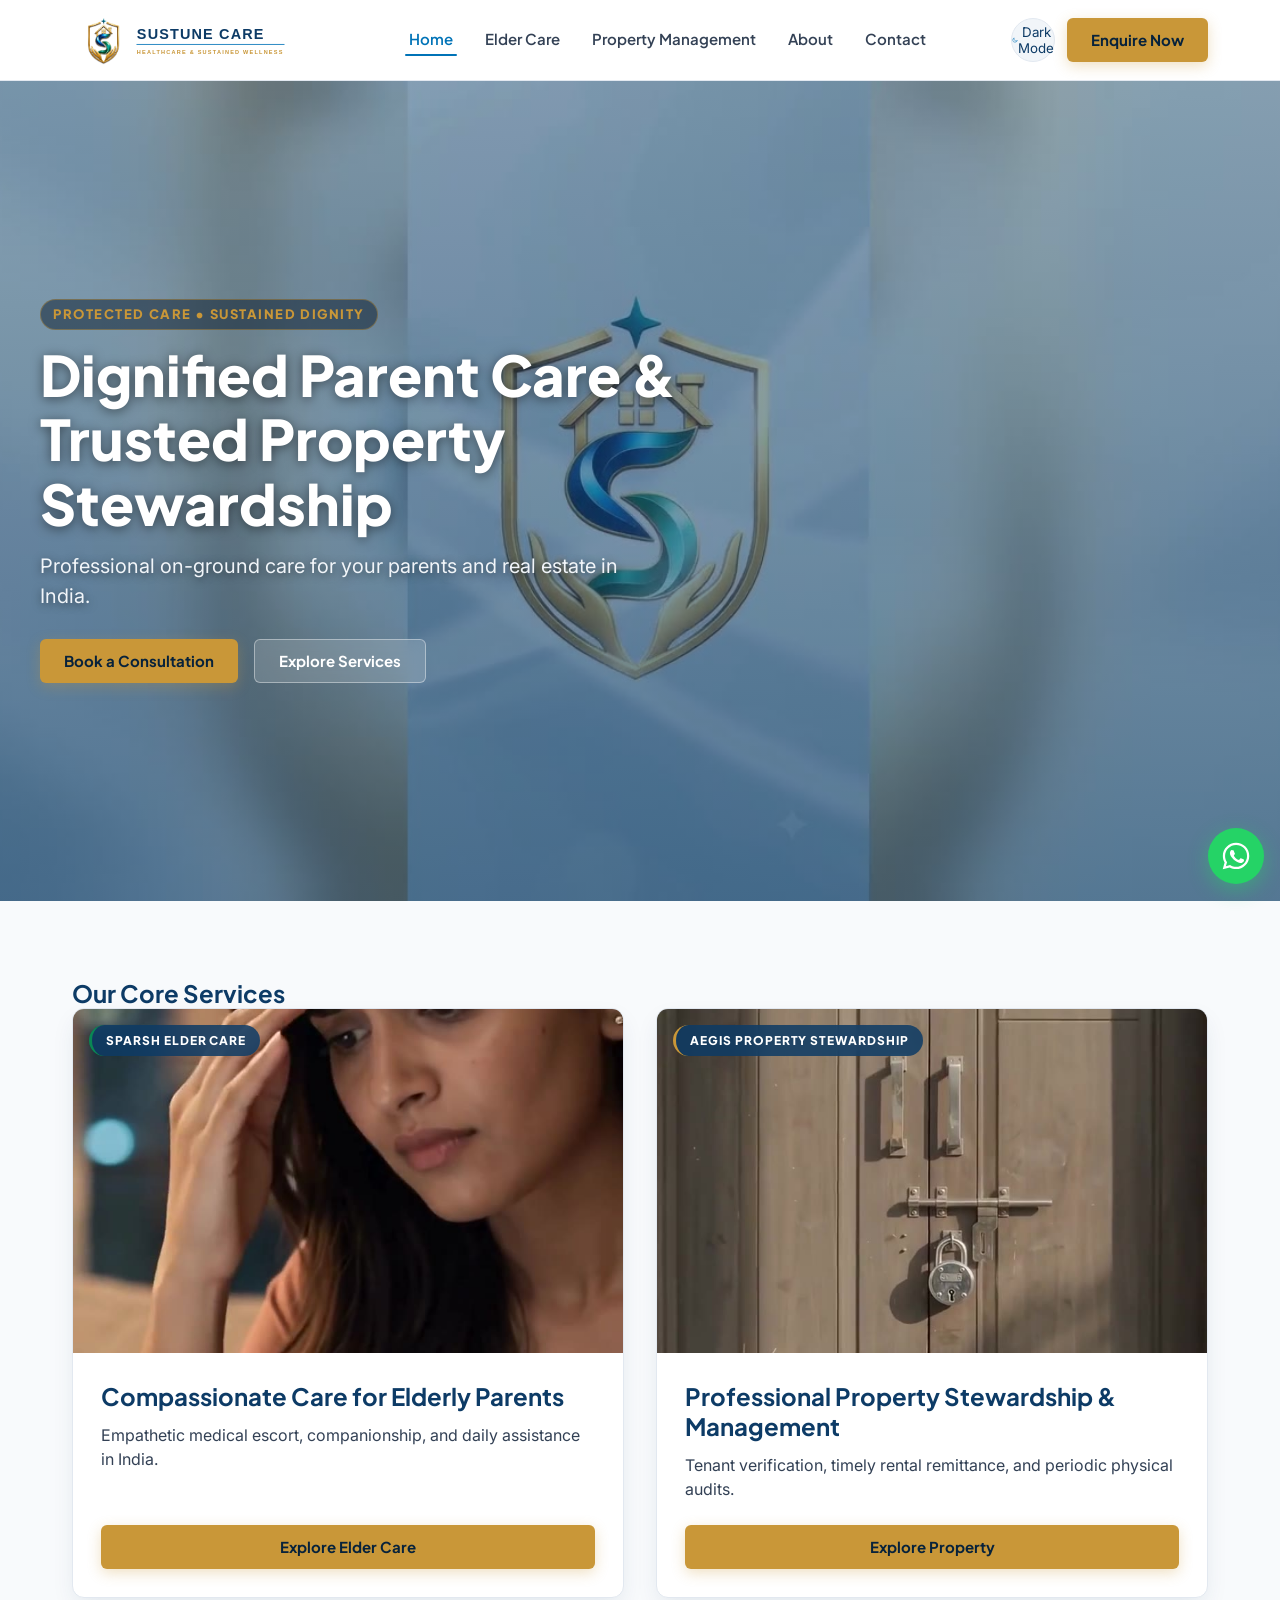
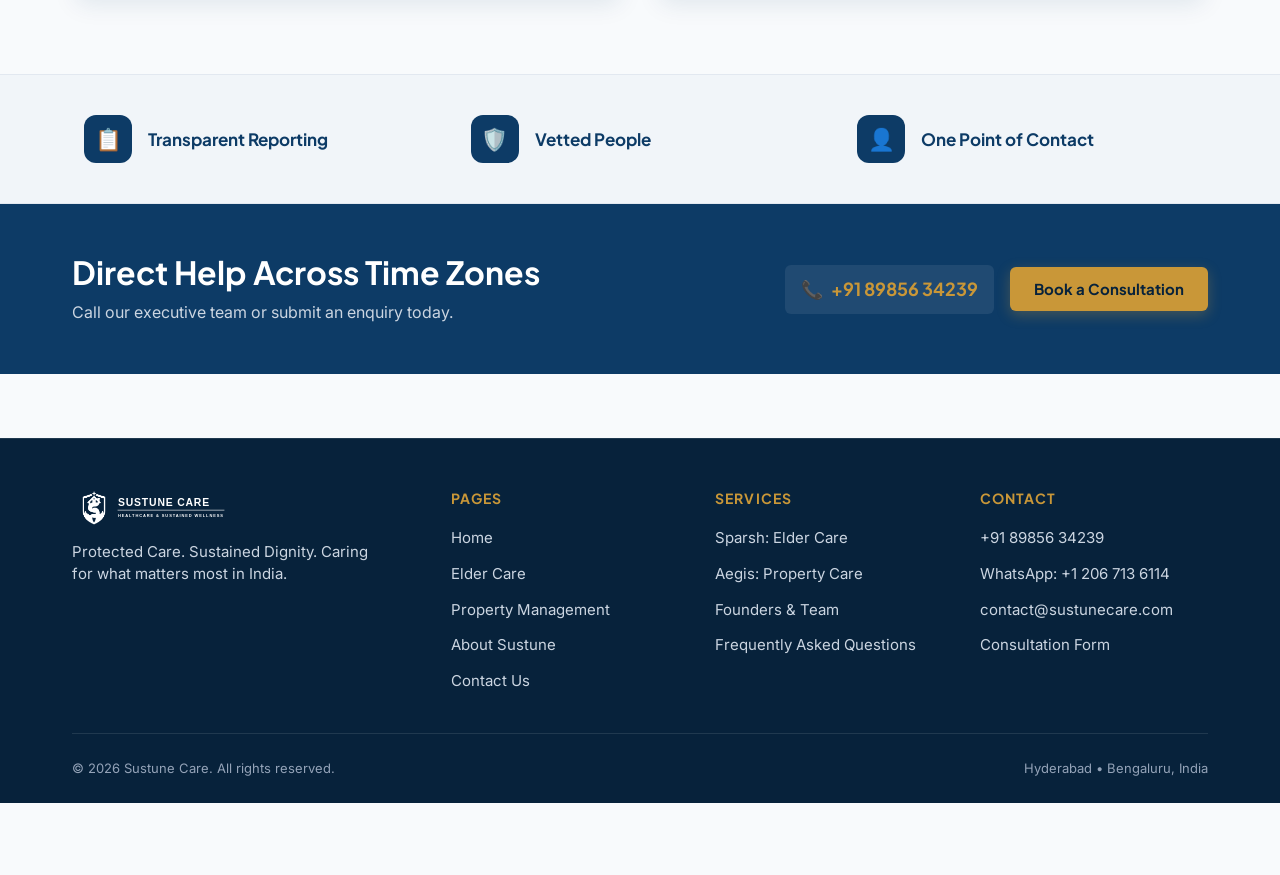
==== commit e127e14c: "Restructure Website 2 into multi-page picture-led site per Ram Sir's feedback" ====
--- a/index.html
+++ b/index.html
@@ -1,15 +1,13 @@
 <!DOCTYPE html>
-<html lang="en" data-theme="dark">
+<html lang="en" data-theme="light">
 <head>
   <meta charset="UTF-8">
   <meta name="viewport" content="width=device-width, initial-scale=1">
   <meta http-equiv="X-UA-Compatible" content="IE=edge">
   
-  <!-- Primary Meta Tags -->
-  <title>Sustune Care | NRI Property Stewardship &amp; Elderly Parent Care | Hyderabad &amp; Bengaluru</title>
-  <meta name="title" content="Sustune Care | NRI Property Stewardship &amp; Elderly Parent Care | Hyderabad &amp; Bengaluru">
-  <meta name="description" content="Sustune Care provides dedicated property stewardship (Aegis) and compassionate elderly parent care (Sparsh) for Non-Resident Indians (NRIs) in Hyderabad and Bengaluru. Protected Care. Sustained Dignity.">
-  <meta name="keywords" content="NRI property management, elderly parent care India, NRI parent support Hyderabad, property stewardship Bengaluru, Aegis property management, Sparsh parent care, Sustune Care">
+  <title>Sustune Care | NRI Property Stewardship &amp; Elderly Parent Care</title>
+  <meta name="title" content="Sustune Care | NRI Property Stewardship &amp; Elderly Parent Care">
+  <meta name="description" content="Dedicated property stewardship (Aegis) and compassionate elder care (Sparsh) for Non-Resident Indians. Protected Care. Sustained Dignity.">
   <meta name="author" content="Sustune Care">
   <meta name="robots" content="index, follow">
 
@@ -17,14 +15,14 @@
   <meta property="og:type" content="website">
   <meta property="og:url" content="https://www.sustunecare.com/">
   <meta property="og:title" content="Sustune Care | NRI Property Stewardship &amp; Elderly Parent Care">
-  <meta property="og:description" content="Care for your property. Care for your parents. Peace of mind for you. Protected Care. Sustained Dignity.">
+  <meta property="og:description" content="Dedicated property stewardship and compassionate elder care for Non-Resident Indians.">
   <meta property="og:image" content="assets/logo/sustune_emblem_@2x.webp">
 
   <!-- Twitter -->
   <meta property="twitter:card" content="summary_large_image">
   <meta property="twitter:url" content="https://www.sustunecare.com/">
   <meta property="twitter:title" content="Sustune Care | NRI Property Stewardship &amp; Elderly Parent Care">
-  <meta property="twitter:description" content="Care for your property. Care for your parents. Peace of mind for you. Serving Hyderabad and Bengaluru.">
+  <meta property="twitter:description" content="Dedicated property stewardship and compassionate elder care for Non-Resident Indians.">
   <meta property="twitter:image" content="assets/logo/sustune_emblem_@2x.webp">
 
   <!-- Favicons -->
@@ -32,15 +30,12 @@
   <link rel="icon" type="image/svg+xml" href="assets/logo/sustune_icon_favicon.svg">
   <link rel="apple-touch-icon" href="assets/logo/favicon_192x192.png">
 
-  <!-- Preconnect to Google Fonts -->
+  <!-- Fonts -->
   <link rel="preconnect" href="https://fonts.googleapis.com">
   <link rel="preconnect" href="https://fonts.gstatic.com" crossorigin>
   <link href="https://fonts.googleapis.com/css2?family=Inter:wght@400;500;600;700&family=Plus+Jakarta+Sans:wght@600;700;800&display=swap" rel="stylesheet">
 
-  <!-- Main Stylesheet (No Tailwind CDN, No Build Step, Vanilla CSS) -->
   <link rel="stylesheet" href="assets/css/style.css">
-
-  <!-- Application Script (Deferred, No Inline Scripts) -->
   <script src="assets/js/main.js" defer></script>
 
   <!-- JSON-LD Organization Structured Data -->
@@ -49,83 +44,51 @@
     "@context": "https://schema.org",
     "@type": "Organization",
     "name": "Sustune Care",
-    "alternateName": "Sustune",
     "url": "https://www.sustunecare.com",
     "logo": "https://www.sustunecare.com/assets/logo/sustune_logo_horizontal_lockup.svg",
-    "slogan": "Care for your property. Care for your parents. Peace of mind for you.",
-    "description": "Professional property stewardship (Aegis) and elderly parent care (Sparsh) for Non-Resident Indians in Hyderabad and Bengaluru.",
     "telephone": "+918985634239",
     "email": "contact@sustunecare.com",
-    "address": {
-      "@type": "PostalAddress",
-      "addressLocality": "Hyderabad",
-      "addressRegion": "Telangana",
-      "addressCountry": "IN"
-    },
-    "areaServed": [
-      {
-        "@type": "City",
-        "name": "Hyderabad"
-      },
-      {
-        "@type": "City",
-        "name": "Bengaluru"
-      }
-    ],
-    "sameAs": [
-      "https://wa.me/12067136114"
-    ]
+    "sameAs": ["https://wa.me/12067136114"]
   }
   </script>
 </head>
 <body>
-  <!-- WCAG 2.1 AA Skip-to-content Link -->
   <a href="#main-content" class="skip-link">Skip to main content</a>
 
-  <!-- Scroll Progress Bar -->
-  <div class="scroll-progress-container" aria-hidden="true">
-    <div id="scroll-progress-bar" class="scroll-progress-bar"></div>
-  </div>
-
-  <!-- ========================================================================
-       1. Header
-       ======================================================================== -->
+  <!-- Header -->
   <header class="site-header" role="banner">
     <div class="container header-container">
-      <!-- Logo: Minimum height 48px, never stretch/crop/recolor -->
-      <a href="#hero" class="header-logo" aria-label="Sustune Care Home">
-        <!-- Dark Mode Logo: Reversed White Emblem + Typography Lockup -->
-        <div class="logo-lockup logo-lockup--dark">
+      <a href="index.html" class="header-logo" aria-label="Sustune Care Home">
+        <!-- Light Mode Full-Colour Logo (56px high) -->
+        <div class="logo-lockup--light">
+          <img src="assets/logo/sustune_logo_horizontal_lockup.svg" alt="Sustune Care" width="220" height="56" class="logo-svg">
+        </div>
+        <!-- Dark Mode Logo -->
+        <div class="logo-lockup--dark">
           <img src="assets/logo/sustune_emblem_reversed_white.png" alt="" width="48" height="48" class="logo-emblem">
           <div class="logo-text">
             <span class="logo-brand">SUSTUNE CARE</span>
             <span class="logo-tagline">PROTECTED CARE &bull; SUSTAINED DIGNITY</span>
           </div>
         </div>
-        <!-- Light Mode Logo: Horizontal Lockup SVG -->
-        <div class="logo-lockup logo-lockup--light">
-          <img src="assets/logo/sustune_logo_horizontal_lockup.svg" alt="Sustune Care Logo" width="216" height="48" class="logo-svg">
-        </div>
       </a>
 
-      <!-- Desktop Navigation (at most 6 links) -->
-      <nav class="desktop-nav" aria-label="Primary Desktop Navigation">
+      <!-- Desktop Navigation -->
+      <nav class="desktop-nav" aria-label="Primary Navigation">
         <ul class="desktop-nav-list">
-          <li><a href="#services" class="desktop-nav-link">Services</a></li>
-          <li><a href="#how-it-works" class="desktop-nav-link">How It Works</a></li>
-          <li><a href="#founders" class="desktop-nav-link">Founders</a></li>
-          <li><a href="#videos" class="desktop-nav-link">Videos</a></li>
-          <li><a href="#faq" class="desktop-nav-link">FAQ</a></li>
-          <li><a href="#contact" class="desktop-nav-link">Contact</a></li>
+          <li><a href="index.html" class="desktop-nav-link is-active">Home</a></li>
+          <li><a href="elder-care.html" class="desktop-nav-link">Elder Care</a></li>
+          <li><a href="property-management.html" class="desktop-nav-link">Property Management</a></li>
+          <li><a href="about.html" class="desktop-nav-link">About</a></li>
+          <li><a href="contact.html" class="desktop-nav-link">Contact</a></li>
         </ul>
       </nav>
 
-      <!-- Action Controls -->
       <div class="header-actions">
-        <!-- Theme Toggle (accessible button, min 44px tap target) -->
-        <button type="button" id="theme-toggle-btn" class="theme-toggle-btn" aria-label="Switch theme" title="Switch theme" aria-pressed="false">
-          <span id="theme-toggle-icon" class="theme-icon icon-sun" aria-hidden="true"></span>
-          <span id="theme-toggle-label" class="sr-only">Light Mode</span>
+        <!-- Theme Toggle -->
+        <button type="button" id="theme-toggle-btn" class="theme-toggle-btn" aria-label="Switch to dark theme" title="Switch to dark theme" aria-pressed="false">
+          <span id="theme-toggle-icon" class="theme-icon icon-moon" aria-hidden="true"></span>
+          <span id="theme-toggle-label" class="sr-only">Dark Mode</span>
         </button>
 
         <!-- Desktop Enquire Button -->
@@ -133,7 +96,7 @@
           Enquire Now
         </a>
 
-        <!-- Mobile Hamburger Toggle (44px min touch target) -->
+        <!-- Mobile Menu Toggle -->
         <button type="button" id="hamburger-btn" class="hamburger-btn" aria-label="Open mobile navigation menu" aria-expanded="false" aria-controls="mobile-drawer">
           <span class="hamburger-line" aria-hidden="true"></span>
           <span class="hamburger-line" aria-hidden="true"></span>
@@ -143,923 +106,165 @@
     </div>
   </header>
 
-  <!-- Mobile Drawer Backdrop & Panel (under 1024px) -->
+  <!-- Mobile Navigation Drawer -->
   <div id="mobile-drawer-backdrop" class="mobile-drawer-backdrop" aria-hidden="true"></div>
   <aside id="mobile-drawer" class="mobile-drawer" aria-label="Mobile Navigation Drawer">
     <div class="mobile-drawer-header">
-      <div class="logo-lockup">
-        <img src="assets/logo/sustune_emblem_reversed_white.png" alt="Sustune Care Logo" width="48" height="48" class="logo-emblem">
-        <div class="logo-text">
-          <span class="logo-brand">SUSTUNE CARE</span>
-          <span class="logo-tagline">PROTECTED CARE &bull; SUSTAINED DIGNITY</span>
-        </div>
-      </div>
-    </div>
-
-    <nav class="mobile-drawer-nav" aria-label="Mobile Drawer Navigation">
-      <a href="#services" class="mobile-nav-link">Services</a>
-      <a href="#how-it-works" class="mobile-nav-link">How It Works</a>
-      <a href="#what-you-need" class="mobile-nav-link">What You Need</a>
-      <a href="#why-sustune" class="mobile-nav-link">Why Sustune</a>
-      <a href="#founders" class="mobile-nav-link">Founders</a>
-      <a href="#cities" class="mobile-nav-link">Cities</a>
-      <a href="#videos" class="mobile-nav-link">Videos</a>
-      <a href="#care-estimator" class="mobile-nav-link">Plan Your Care</a>
-      <a href="#faq" class="mobile-nav-link">FAQ</a>
-      <a href="#contact" class="mobile-nav-link">Contact</a>
+      <img src="assets/logo/sustune_logo_horizontal_lockup.svg" alt="Sustune Care" width="180" height="46" class="logo-svg">
+    </div>
+    <nav class="mobile-drawer-nav" aria-label="Mobile Navigation">
+      <a href="index.html" class="mobile-nav-link is-active">Home</a>
+      <a href="elder-care.html" class="mobile-nav-link">Elder Care</a>
+      <a href="property-management.html" class="mobile-nav-link">Property Management</a>
+      <a href="about.html" class="mobile-nav-link">About</a>
+      <a href="contact.html" class="mobile-nav-link">Contact</a>
     </nav>
-
     <div class="mobile-drawer-footer">
       <a href="https://forms.gle/o1y5bqXmaM8fCLvF8" class="btn btn-primary mobile-enquire-btn btn-enquire" target="_blank" rel="noopener noreferrer">
         Book a Consultation
       </a>
-      <a href="https://wa.me/12067136114" class="btn btn-whatsapp" target="_blank" rel="noopener noreferrer">
-        WhatsApp: +1 206 713 6114
+      <a href="https://wa.me/12067136114" class="btn btn-secondary" target="_blank" rel="noopener noreferrer">
+        WhatsApp Us
       </a>
     </div>
   </aside>
 
-  <!-- ========================================================================
-       Main Content Area (Landmarks)
-       ======================================================================== -->
   <main id="main-content">
-    
-    <!-- ======================================================================
-         2. Hero Section
-         ====================================================================== -->
-    <section id="hero" class="hero-section" aria-label="Introduction &amp; Welcome">
-      <!-- Landscape Background Video (Muted, Loop, Playsinline, Poster, Object-Fit Cover, Dark Marine Overlay) -->
-      <div class="hero-media-wrapper" aria-hidden="true">
-        <video id="hero-video" class="hero-video" muted defaultMuted autoplay loop playsinline preload="metadata" poster="assets/video/hero-poster.jpg">
-          <source src="assets/video/hero-landscape.mp4" type="video/mp4">
+    <!-- 1. Hero Section (Landscape Background Video Clearly Visible) -->
+    <section class="home-hero-section" aria-label="Welcome to Sustune Care">
+      <div class="home-hero-video-wrap" aria-hidden="true">
+        <video id="home-hero-video" class="home-hero-video" muted defaultMuted autoplay loop playsinline preload="metadata" poster="assets/video/home-hero-poster.jpg">
+          <source src="assets/video/home-hero.mp4" type="video/mp4">
         </video>
-        <div class="hero-overlay"></div>
-      </div>
-
-      <div class="container hero-content">
-        <!-- Aegis | Sparsh Segmented Switch -->
-        <div class="hero-service-switch" role="group" aria-label="Choose service focus">
-          <button type="button" id="hero-toggle-aegis" class="hero-switch-btn is-active" aria-pressed="true">
-            Aegis &bull; Property Care
-          </button>
-          <button type="button" id="hero-toggle-sparsh" class="hero-switch-btn" aria-pressed="false">
-            Sparsh &bull; Parent Care
-          </button>
-        </div>
-
-        <!-- Dynamic Hero Content Card -->
-        <div id="hero-content-card" class="hero-content-card accent-cerulean reveal-on-scroll">
-          <span id="hero-service-badge" class="service-badge badge-cerulean">
-            AEGIS: PROPERTY STEWARDSHIP
-          </span>
-
-          <!-- Single H1 for SEO & Heading Hierarchy -->
-          <h1 id="hero-dynamic-headline" class="hero-title">
-            Care For Your Property. Complete Peace Of Mind.
-          </h1>
-
-          <p id="hero-dynamic-subtext" class="hero-subtext">
-            Dedicated property stewardship and elderly parent care for Non-Resident Indians.
-          </p>
-
-          <div class="hero-actions">
+        <!-- Light transparent overlay per Ram Sir so video is clearly visible -->
+        <div class="home-hero-overlay"></div>
+      </div>
+
+      <div class="container home-hero-content">
+        <div class="home-hero-card">
+          <span class="hero-eyebrow">Protected Care &bull; Sustained Dignity</span>
+          <h1 class="home-hero-title">Dignified Parent Care &amp; Trusted Property Stewardship</h1>
+          <p class="home-hero-subline">Professional on-ground care for your parents and real estate in India.</p>
+          <div class="home-hero-actions">
             <a href="https://forms.gle/o1y5bqXmaM8fCLvF8" class="btn btn-primary btn-enquire" target="_blank" rel="noopener noreferrer">
               Book a Consultation
             </a>
-            <a href="#how-it-works" class="btn btn-secondary">
-              How It Works
-            </a>
-          </div>
-        </div>
-      </div>
-    </section>
-
-    <!-- ======================================================================
-         3. The Problem: The "Anxiety of Distance" for NRIs
-         ====================================================================== -->
-    <section id="problem" class="section-padding" aria-labelledby="problem-heading">
-      <div class="container">
-        <header class="section-header reveal-on-scroll">
-          <span class="section-eyebrow eyebrow-gold">The Distance Dilemma</span>
-          <h2 id="problem-heading">The Anxiety of Distance</h2>
-          <p>Living far away creates persistent worry for Non-Resident Indian families.</p>
-        </header>
-
-        <div class="problem-grid">
-          <!-- Point 1 -->
-          <article class="card problem-card reveal-on-scroll">
-            <div class="problem-number" aria-hidden="true">01</div>
-            <h3>Timezone Gaps</h3>
-            <p>Living across time zones creates helplessness during sudden family crises.</p>
-          </article>
-
-          <!-- Point 2 -->
-          <article class="card problem-card reveal-on-scroll">
-            <div class="problem-number" aria-hidden="true">02</div>
-            <h3>Unmonitored Properties</h3>
-            <p>Distant homes face neglect and damages without trusted ground presence.</p>
-          </article>
-
-          <!-- Point 3 -->
-          <article class="card problem-card reveal-on-scroll">
-            <div class="problem-number" aria-hidden="true">03</div>
-            <h3>Isolated Parents</h3>
-            <p>Aging parents quietly manage clinic visits and errands on their own.</p>
-          </article>
-        </div>
-      </div>
-    </section>
-
-    <!-- ======================================================================
-         4. Services Section (Aegis & Sparsh Tabs with ARIA roles)
-         ====================================================================== -->
+            <a href="#services" class="btn btn-outline-white">
+              Explore Services
+            </a>
+          </div>
+        </div>
+      </div>
+    </section>
+
+    <!-- 2. Two Big Visual Image Cards -->
     <section id="services" class="section-padding" aria-labelledby="services-heading">
       <div class="container">
-        <header class="section-header reveal-on-scroll">
-          <span class="section-eyebrow eyebrow-cerulean">Dedicated NRI Offerings</span>
-          <h2 id="services-heading">Our Two Pillars of Stewardship</h2>
-          <p>Choose dedicated property stewardship, attentive parent care, or a combined plan.</p>
-        </header>
-
-        <!-- Accessible Tabs Navigation -->
-        <div class="services-tabs-container reveal-on-scroll">
-          <div class="services-tablist" role="tablist" aria-label="Services Selection Tabs">
-            <button type="button" id="tab-aegis" class="services-tab-btn is-active" role="tab" aria-selected="true" aria-controls="panel-aegis" tabindex="0">
-              Aegis: Property Stewardship
-            </button>
-            <button type="button" id="tab-sparsh" class="services-tab-btn" role="tab" aria-selected="false" aria-controls="panel-sparsh" tabindex="-1">
-              Sparsh: Elderly Parent Care
-            </button>
-          </div>
-        </div>
-
-        <!-- Aegis Tabpanel (4 Feature Cards) -->
-        <div id="panel-aegis" class="services-tabpanel is-active" role="tabpanel" aria-labelledby="tab-aegis">
-          <div class="services-grid">
-            <!-- Aegis Card 1 -->
-            <article class="card service-card reveal-on-scroll">
-              <div class="service-card-body">
-                <div class="service-card-icon icon-cerulean-bg" aria-hidden="true">🏢</div>
-                <h3>Tenant Scouting &amp; Verification</h3>
-                <p>Screen applicants, verify identity, and draft legally enforceable lease agreements.</p>
-              </div>
-              <ul class="service-card-features">
-                <li class="service-feature-item">Identity and background checks</li>
-                <li class="service-feature-item">Standardized rental lease agreements</li>
-              </ul>
-            </article>
-
-            <!-- Aegis Card 2 -->
-            <article class="card service-card reveal-on-scroll">
-              <div class="service-card-body">
-                <div class="service-card-icon icon-cerulean-bg" aria-hidden="true">💳</div>
-                <h3>Rent Collection &amp; Remittance</h3>
-                <p>Collect monthly rent, track payment schedules, and clear utility bills promptly.</p>
-              </div>
-              <ul class="service-card-features">
-                <li class="service-feature-item">Monthly rent collection tracking</li>
-                <li class="service-feature-item">Utility and tax remittance</li>
-              </ul>
-            </article>
-
-            <!-- Aegis Card 3 -->
-            <article class="card service-card reveal-on-scroll">
-              <div class="service-card-body">
-                <div class="service-card-icon icon-cerulean-bg" aria-hidden="true">📋</div>
-                <h3>Periodic Physical Inspections</h3>
-                <p>Conduct scheduled on-site audits with photographic checklists and structural reviews.</p>
-              </div>
-              <ul class="service-card-features">
-                <li class="service-feature-item">Photographic condition records</li>
-                <li class="service-feature-item">Water seepage and asset inspections</li>
-              </ul>
-            </article>
-
-            <!-- Aegis Card 4 -->
-            <article class="card service-card reveal-on-scroll">
-              <div class="service-card-body">
-                <div class="service-card-icon icon-cerulean-bg" aria-hidden="true">🔧</div>
-                <h3>Maintenance &amp; Repairs Oversight</h3>
-                <p>Manage repairs, plumbing, electrical work, and cleaning with verified local technicians.</p>
-              </div>
-              <ul class="service-card-features">
-                <li class="service-feature-item">Pre-approval repair cost estimates</li>
-                <li class="service-feature-item">Supervised on-site work completion</li>
-              </ul>
-            </article>
-          </div>
-        </div>
-
-        <!-- Sparsh Tabpanel (4 Feature Cards) -->
-        <div id="panel-sparsh" class="services-tabpanel" role="tabpanel" aria-labelledby="tab-sparsh" hidden="until-found">
-          <div class="services-grid">
-            <!-- Sparsh Card 1 -->
-            <article class="card service-card reveal-on-scroll">
-              <div class="service-card-body">
-                <div class="service-card-icon icon-emerald-bg" aria-hidden="true">🚨</div>
-                <h3>Emergency Medical Support</h3>
-                <p>Coordinate immediate ambulance dispatch and assist with emergency hospital admissions.</p>
-              </div>
-              <ul class="service-card-features">
-                <li class="service-feature-item">Ambulance dispatch coordination</li>
-                <li class="service-feature-item">Hospital admission assistance</li>
-              </ul>
-            </article>
-
-            <!-- Sparsh Card 2 -->
-            <article class="card service-card reveal-on-scroll">
-              <div class="service-card-body">
-                <div class="service-card-icon icon-emerald-bg" aria-hidden="true">🩺</div>
-                <h3>Doctor Visit Accompaniment</h3>
-                <p>Accompany parents to scheduled clinic visits, diagnostic tests, and consultations.</p>
-              </div>
-              <ul class="service-card-features">
-                <li class="service-feature-item">Doorstep pickup and return escort</li>
-                <li class="service-feature-item">Documentation of physician instructions</li>
-              </ul>
-            </article>
-
-            <!-- Sparsh Card 3 -->
-            <article class="card service-card reveal-on-scroll">
-              <div class="service-card-body">
-                <div class="service-card-icon icon-emerald-bg" aria-hidden="true">🛍️</div>
-                <h3>Prescription &amp; Grocery Errands</h3>
-                <p>Deliver verified prescription medicines, groceries, and assist with essential errands.</p>
-              </div>
-              <ul class="service-card-features">
-                <li class="service-feature-item">Prescription medication collection</li>
-                <li class="service-feature-item">Assisted essential errand runs</li>
-              </ul>
-            </article>
-
-            <!-- Sparsh Card 4 -->
-            <article class="card service-card reveal-on-scroll">
-              <div class="service-card-body">
-                <div class="service-card-icon icon-emerald-bg" aria-hidden="true">🤝</div>
-                <h3>Companionship &amp; Wellness Visits</h3>
-                <p>Provide regular home visits, social interaction, and assist with family calls.</p>
-              </div>
-              <ul class="service-card-features">
-                <li class="service-feature-item">Regular home social check-ins</li>
-                <li class="service-feature-item">Assistance with family video calls</li>
-              </ul>
-            </article>
-          </div>
-        </div>
-      </div>
-    </section>
-
-    <!-- ======================================================================
-         5. How It Works: Interactive 4-Step Stepper
-         ====================================================================== -->
-    <section id="how-it-works" class="section-padding" aria-labelledby="stepper-heading">
+        <h2 id="services-heading" class="sr-only">Our Core Services</h2>
+        <div class="home-services-grid">
+          <!-- Card 1: Elder Care -->
+          <article class="home-service-card">
+            <div class="home-service-img-wrap">
+              <img src="assets/photos/elder-care-hero.jpg" alt="Attendant caring for an elderly parent" width="800" height="500" class="home-service-img" loading="lazy">
+              <span class="home-service-badge badge-emerald">SPARSH ELDER CARE</span>
+            </div>
+            <div class="home-service-body">
+              <h3 class="home-service-title">Compassionate Care for Elderly Parents</h3>
+              <p class="home-service-desc">Empathetic medical escort, companionship, and daily assistance in India.</p>
+              <a href="elder-care.html" class="btn btn-primary">
+                Explore Elder Care
+              </a>
+            </div>
+          </article>
+
+          <!-- Card 2: Property Management -->
+          <article class="home-service-card">
+            <div class="home-service-img-wrap">
+              <img src="assets/photos/property-hero.jpg" alt="Modern Indian residential villa under active stewardship" width="800" height="500" class="home-service-img" loading="lazy">
+              <span class="home-service-badge badge-gold">AEGIS PROPERTY STEWARDSHIP</span>
+            </div>
+            <div class="home-service-body">
+              <h3 class="home-service-title">Professional Property Stewardship &amp; Management</h3>
+              <p class="home-service-desc">Tenant verification, timely rental remittance, and periodic physical audits.</p>
+              <a href="property-management.html" class="btn btn-primary">
+                Explore Property
+              </a>
+            </div>
+          </article>
+        </div>
+      </div>
+    </section>
+
+    <!-- 3. Strip of 3 Icons (3 words each) -->
+    <section class="home-trust-strip" aria-label="Why Sustune Pillars">
       <div class="container">
-        <header class="section-header reveal-on-scroll">
-          <span class="section-eyebrow eyebrow-gold">Operational Rigor</span>
-          <h2 id="stepper-heading">How Sustune Care Works</h2>
-          <p>Our structured four-stage process keeps you informed and in control.</p>
-        </header>
-
-        <div class="stepper-container reveal-on-scroll">
-          <!-- Stepper Navigation -->
-          <div class="stepper-nav" role="tablist" aria-label="Stepper progress steps">
-            <div class="stepper-progress-track">
-              <div id="stepper-progress-fill" class="stepper-progress-fill"></div>
-            </div>
-            <button type="button" class="stepper-nav-btn is-active" aria-label="Step 1: Needs Discovery" aria-current="step">1</button>
-            <button type="button" class="stepper-nav-btn" aria-label="Step 2: Care Blueprint">2</button>
-            <button type="button" class="stepper-nav-btn" aria-label="Step 3: Onboarding Audit">3</button>
-            <button type="button" class="stepper-nav-btn" aria-label="Step 4: Active Stewardship">4</button>
-          </div>
-
-          <!-- Stepper Content Panels -->
-          <div class="stepper-content-wrapper">
-            <!-- Step 1 -->
-            <div class="stepper-content-panel is-active card stepper-card">
-              <div class="stepper-step-indicator">Stage 01 of 04</div>
-              <h3>Initial Consultation</h3>
-              <p>We review your family requirements and property specifications during an initial call.</p>
-            </div>
-
-            <!-- Step 2 -->
-            <div class="stepper-content-panel card stepper-card">
-              <div class="stepper-step-indicator">Stage 02 of 04</div>
-              <h3>Care Blueprint</h3>
-              <p>We prepare a personalized schedule defining visit frequency and escalation steps.</p>
-            </div>
-
-            <!-- Step 3 -->
-            <div class="stepper-content-panel card stepper-card">
-              <div class="stepper-step-indicator">Stage 03 of 04</div>
-              <h3>Initial Audit</h3>
-              <p>We complete an initial property inspection or parent onboarding intake meeting.</p>
-            </div>
-
-            <!-- Step 4 -->
-            <div class="stepper-content-panel card stepper-card">
-              <div class="stepper-step-indicator">Stage 04 of 04</div>
-              <h3>Active Stewardship</h3>
-              <p>Our ground team manages routine operations and sends regular updates directly.</p>
-            </div>
-          </div>
-
-          <!-- Stepper Prev/Next Navigation Controls -->
-          <div class="stepper-controls">
-            <button type="button" id="stepper-prev-btn" class="btn btn-secondary" disabled>
-              &larr; Previous Step
-            </button>
+        <div class="trust-strip-grid">
+          <div class="trust-strip-item">
+            <div class="trust-strip-icon" aria-hidden="true">📋</div>
+            <div class="trust-strip-title">Transparent Reporting</div>
+          </div>
+          <div class="trust-strip-item">
+            <div class="trust-strip-icon" aria-hidden="true">🛡️</div>
+            <div class="trust-strip-title">Vetted People</div>
+          </div>
+          <div class="trust-strip-item">
+            <div class="trust-strip-icon" aria-hidden="true">👤</div>
+            <div class="trust-strip-title">One Point of Contact</div>
+          </div>
+        </div>
+      </div>
+    </section>
+
+    <!-- 4. Talk to Us Band -->
+    <section class="talk-band" aria-labelledby="talk-heading">
+      <div class="container">
+        <div class="talk-band-card">
+          <div class="talk-band-text">
+            <h2 id="talk-heading">Direct Help Across Time Zones</h2>
+            <p>Call our executive team or submit an enquiry today.</p>
+          </div>
+          <div class="talk-band-actions">
+            <a href="tel:+918985634239" class="phone-link">
+              <span aria-hidden="true">📞</span> +91 89856 34239
+            </a>
             <a href="https://forms.gle/o1y5bqXmaM8fCLvF8" class="btn btn-primary btn-enquire" target="_blank" rel="noopener noreferrer">
-              Get Started
-            </a>
-            <button type="button" id="stepper-next-btn" class="btn btn-secondary">
-              Next Step &rarr;
-            </button>
-          </div>
-        </div>
-      </div>
-    </section>
-
-    <!-- ======================================================================
-         6. What You Need: Selector (Property / Parents / Both)
-         ====================================================================== -->
-    <section id="what-you-need" class="section-padding" aria-labelledby="needs-heading">
-      <div class="container">
-        <header class="section-header reveal-on-scroll">
-          <span class="section-eyebrow eyebrow-cerulean">Personalized Matching</span>
-          <h2 id="needs-heading">What Do You Need Support With?</h2>
-          <p>Select your primary requirement below to view our service tracks.</p>
-        </header>
-
-        <!-- Segmented Selector -->
-        <div class="needs-selector-bar reveal-on-scroll" role="group" aria-label="Select stewardship focus">
-          <button type="button" class="needs-selector-btn is-active" data-need="both" aria-pressed="true">
-            Both: Parents &amp; Property
-          </button>
-          <button type="button" class="needs-selector-btn" data-need="parents" aria-pressed="false">
-            Care for Elderly Parents
-          </button>
-          <button type="button" class="needs-selector-btn" data-need="property" aria-pressed="false">
-            Care for Property &amp; Real Estate
-          </button>
-        </div>
-
-        <!-- Matching Cards -->
-        <div class="needs-cards-wrapper reveal-on-scroll">
-          <!-- Card: Both -->
-          <article class="card needs-card is-active" data-need-card="both">
-            <h3>Combined Family Support</h3>
-            <p>Unified coordination for both parental care and property management.</p>
-            <ul class="needs-checklist">
-              <li>Care assistance for aging parents</li>
-              <li>Physical oversight of property assets</li>
-              <li>Direct ground coordination</li>
-              <li>Regular progress updates</li>
-            </ul>
-            <a href="https://forms.gle/o1y5bqXmaM8fCLvF8" class="btn btn-primary btn-enquire" target="_blank" rel="noopener noreferrer">
-              Enquire for Both
-            </a>
-          </article>
-
-          <!-- Card: Parents -->
-          <article class="card needs-card" data-need-card="parents">
-            <h3>Sparsh Parent Care</h3>
-            <p>Attentive on-ground assistance for aging parents living independently.</p>
-            <ul class="needs-checklist">
-              <li>Medical appointment accompaniment</li>
-              <li>Emergency response coordination</li>
-              <li>Prescription and grocery assistance</li>
-              <li>Regular wellness companionship</li>
-            </ul>
-            <a href="https://forms.gle/o1y5bqXmaM8fCLvF8" class="btn btn-primary btn-enquire" target="_blank" rel="noopener noreferrer">
-              Enquire for Sparsh
-            </a>
-          </article>
-
-          <!-- Card: Property -->
-          <article class="card needs-card" data-need-card="property">
-            <h3>Aegis Property Care</h3>
-            <p>Physical custodianship and rental oversight for residential assets.</p>
-            <ul class="needs-checklist">
-              <li>Tenant screening and documentation</li>
-              <li>Monthly rent collection monitoring</li>
-              <li>Scheduled physical inspections</li>
-              <li>Maintenance and repair coordination</li>
-            </ul>
-            <a href="https://forms.gle/o1y5bqXmaM8fCLvF8" class="btn btn-primary btn-enquire" target="_blank" rel="noopener noreferrer">
-              Enquire for Aegis
-            </a>
-          </article>
-        </div>
-      </div>
-    </section>
-
-    <!-- ======================================================================
-         7. Why Sustune: Truthful Credibility (No Invented Stats)
-         ====================================================================== -->
-    <section id="why-sustune" class="section-padding" aria-labelledby="why-heading">
-      <div class="container">
-        <header class="section-header reveal-on-scroll">
-          <span class="section-eyebrow eyebrow-gold">Institutional Rigor</span>
-          <h2 id="why-heading">Why Discerning NRIs Trust Sustune</h2>
-          <p>We build long-term relationships through accountability, clear communication, and professional conduct.</p>
-        </header>
-
-        <div class="why-grid">
-          <!-- Card 1 -->
-          <article class="card why-card reveal-on-scroll">
-            <div class="why-card-icon" aria-hidden="true">🔍</div>
-            <h3>Transparent Reporting</h3>
-            <p>Every inspection, repair expense, and care update includes clear documentation and invoices.</p>
-          </article>
-
-          <!-- Card 2 -->
-          <article class="card why-card reveal-on-scroll">
-            <div class="why-card-icon" aria-hidden="true">🛡️</div>
-            <h3>Vetted Personnel</h3>
-            <p>All ground escorts, inspectors, and contractors undergo thorough identity and background screening.</p>
-          </article>
-
-          <!-- Card 3 -->
-          <article class="card why-card reveal-on-scroll">
-            <div class="why-card-icon" aria-hidden="true">👤</div>
-            <h3>One Point of Contact</h3>
-            <p>You receive a dedicated relationship manager for direct communication without call centers.</p>
-          </article>
-
-          <!-- Card 4 (Mandatory 20+ years executive team line) -->
-          <article class="card why-card reveal-on-scroll">
-            <div class="why-lead-badge">Leadership Excellence</div>
-            <h3>Executive Leadership</h3>
-            <p>Executive team with 20+ years of professional experience.</p>
-          </article>
-        </div>
-      </div>
-    </section>
-
-    <!-- ======================================================================
-         8. Founders Section (3 Placeholder Cards with <!-- REPLACE ME -->)
-         ====================================================================== -->
-    <section id="founders" class="section-padding" aria-labelledby="founders-heading">
-      <div class="container">
-        <header class="section-header reveal-on-scroll">
-          <span class="section-eyebrow eyebrow-cerulean">Executive Governance</span>
-          <h2 id="founders-heading">Meet the Founders</h2>
-          <p>Leadership committed to professional eldercare and property stewardship.</p>
-        </header>
-
-        <div class="founders-grid">
-          <!-- Founder 1 -->
-          <!-- REPLACE ME: Founder 1 Profile Details -->
-          <article class="card founder-card reveal-on-scroll">
-            <div class="founder-avatar-wrapper">
-              <svg class="founder-avatar" viewBox="0 0 100 100" fill="none" xmlns="http://www.w3.org/2000/svg" aria-label="Founder 1 portrait placeholder">
-                <circle cx="50" cy="50" r="50" fill="#113354" />
-                <circle cx="50" cy="38" r="18" fill="#C99738" />
-                <path d="M18 86C18 68 32 58 50 58C68 58 82 68 82 86" fill="#C99738" />
-              </svg>
-            </div>
-            <h3>Founder Name</h3>
-            <div class="founder-role">Co-Founder &amp; Managing Director</div>
-            <p class="founder-bio">Short bio goes here (2 lines).</p>
-            <a href="#" class="founder-social-link" aria-label="Founder LinkedIn Profile" target="_blank" rel="noopener noreferrer">
-              <span aria-hidden="true">in</span>
-            </a>
-          </article>
-
-          <!-- Founder 2 -->
-          <!-- REPLACE ME: Founder 2 Profile Details -->
-          <article class="card founder-card reveal-on-scroll">
-            <div class="founder-avatar-wrapper">
-              <svg class="founder-avatar" viewBox="0 0 100 100" fill="none" xmlns="http://www.w3.org/2000/svg" aria-label="Founder 2 portrait placeholder">
-                <circle cx="50" cy="50" r="50" fill="#113354" />
-                <circle cx="50" cy="38" r="18" fill="#0073B7" />
-                <path d="M18 86C18 68 32 58 50 58C68 58 82 68 82 86" fill="#0073B7" />
-              </svg>
-            </div>
-            <h3>Founder Name</h3>
-            <div class="founder-role">Co-Founder &amp; Head of Operations</div>
-            <p class="founder-bio">Short bio goes here (2 lines).</p>
-            <a href="#" class="founder-social-link" aria-label="Founder LinkedIn Profile" target="_blank" rel="noopener noreferrer">
-              <span aria-hidden="true">in</span>
-            </a>
-          </article>
-
-          <!-- Founder 3 -->
-          <!-- REPLACE ME: Founder 3 Profile Details -->
-          <article class="card founder-card reveal-on-scroll">
-            <div class="founder-avatar-wrapper">
-              <svg class="founder-avatar" viewBox="0 0 100 100" fill="none" xmlns="http://www.w3.org/2000/svg" aria-label="Founder 3 portrait placeholder">
-                <circle cx="50" cy="50" r="50" fill="#113354" />
-                <circle cx="50" cy="38" r="18" fill="#0A8754" />
-                <path d="M18 86C18 68 32 58 50 58C68 58 82 68 82 86" fill="#0A8754" />
-              </svg>
-            </div>
-            <h3>Founder Name</h3>
-            <div class="founder-role">Co-Founder &amp; Head of Care Excellence</div>
-            <p class="founder-bio">Short bio goes here (2 lines).</p>
-            <a href="#" class="founder-social-link" aria-label="Founder LinkedIn Profile" target="_blank" rel="noopener noreferrer">
-              <span aria-hidden="true">in</span>
-            </a>
-          </article>
-        </div>
-      </div>
-    </section>
-
-    <!-- ======================================================================
-         9. Cities: Hyderabad and Bengaluru
-         ====================================================================== -->
-    <section id="cities" class="section-padding" aria-labelledby="cities-heading">
-      <div class="container">
-        <header class="section-header reveal-on-scroll">
-          <span class="section-eyebrow eyebrow-emerald">Ground Presence</span>
-          <h2 id="cities-heading">Active Ground Operations in Two Metros</h2>
-          <p>Our ground teams operate actively across two major metropolitan centers.</p>
-        </header>
-
-        <div class="cities-grid">
-          <!-- Hyderabad Card -->
-          <article class="card city-card reveal-on-scroll">
-            <span class="city-badge">Telangana Hub</span>
-            <h3>Hyderabad Operations</h3>
-            <p>Active coverage across Banjara Hills, Jubilee Hills, Gachibowli, Hitec City, Madhapur, Financial District, Secunderabad, and Kondapur.</p>
-            <ul class="city-highlights">
-              <li>Local teams situated across key zones</li>
-              <li>Rapid transit access to major hospitals</li>
-              <li>Dedicated local property oversight</li>
-            </ul>
-          </article>
-
-          <!-- Bengaluru Card -->
-          <article class="card city-card reveal-on-scroll">
-            <span class="city-badge">Karnataka Hub</span>
-            <h3>Bengaluru Operations</h3>
-            <p>Active coverage across Indiranagar, Koramangala, Whitefield, HSR Layout, Sarjapur Road, Jayanagar, Malleshwaram, and Hebbal.</p>
-            <ul class="city-highlights">
-              <li>Local teams situated across key tech belts</li>
-              <li>Direct transit access to healthcare networks</li>
-              <li>Bilingual coordination in regional languages</li>
-            </ul>
-          </article>
-        </div>
-      </div>
-    </section>
-
-    <!-- ======================================================================
-         10. Videos Section: Four Portrait Videos (9:16 Aspect Ratio)
-         ====================================================================== -->
-    <section id="videos" class="section-padding" aria-labelledby="videos-heading">
-      <div class="container">
-        <header class="section-header reveal-on-scroll">
-          <span class="section-eyebrow eyebrow-cerulean">Video Spotlights</span>
-          <h2 id="videos-heading">Watch Our Care in Action</h2>
-          <p>Watch brief overviews of our mission, standards, and services.</p>
-        </header>
-
-        <!-- 4 Portrait Video Cards (4 across on desktop, 2 on tablet, carousel on mobile) -->
-        <div class="videos-grid reveal-on-scroll">
-          <!-- Video 1: Launch -->
-          <div class="video-card-item">
-            <div class="video-wrapper">
-              <video class="video-player" controls preload="metadata" playsinline poster="assets/video/launch-poster.jpg">
-                <source src="assets/video/launch.mp4" type="video/mp4">
-                <track kind="captions" src="assets/video/captions-placeholder.vtt" srclang="en" label="English">
-                Your browser does not support the video tag.
-              </video>
-            </div>
-            <div class="video-meta">
-              <h3 class="video-title">Introducing Sustune Care</h3>
-              <p class="video-description">An introduction to our mission and philosophy of care.</p>
-              <details class="video-transcript">
-                <summary>Read transcript</summary>
-                <p>Transcript coming soon.</p>
-              </details>
-            </div>
-          </div>
-
-          <!-- Video 2: Aegis -->
-          <div class="video-card-item">
-            <div class="video-wrapper">
-              <video class="video-player" controls preload="metadata" playsinline poster="assets/video/aegis-poster.jpg">
-                <source src="assets/video/aegis.mp4" type="video/mp4">
-                <track kind="captions" src="assets/video/captions-placeholder.vtt" srclang="en" label="English">
-                Your browser does not support the video tag.
-              </video>
-            </div>
-            <div class="video-meta">
-              <h3 class="video-title">Aegis Property Stewardship</h3>
-              <p class="video-description">An overview of our property stewardship standards and practices.</p>
-              <details class="video-transcript">
-                <summary>Read transcript</summary>
-                <p>Transcript coming soon.</p>
-              </details>
-            </div>
-          </div>
-
-          <!-- Video 3: Sparsh -->
-          <div class="video-card-item">
-            <div class="video-wrapper">
-              <video class="video-player" controls preload="metadata" playsinline poster="assets/video/sparsh-poster.jpg">
-                <source src="assets/video/sparsh.mp4" type="video/mp4">
-                <track kind="captions" src="assets/video/captions-placeholder.vtt" srclang="en" label="English">
-                Your browser does not support the video tag.
-              </video>
-            </div>
-            <div class="video-meta">
-              <h3 class="video-title">Sparsh Parent Care</h3>
-              <p class="video-description">An overview of our eldercare and medical accompaniment services.</p>
-              <details class="video-transcript">
-                <summary>Read transcript</summary>
-                <p>Transcript coming soon.</p>
-              </details>
-            </div>
-          </div>
-
-          <!-- Video 4: Problem -->
-          <div class="video-card-item">
-            <div class="video-wrapper">
-              <video class="video-player" controls preload="metadata" playsinline poster="assets/video/problem-poster.jpg">
-                <source src="assets/video/problem.mp4" type="video/mp4">
-                <track kind="captions" src="assets/video/captions-placeholder.vtt" srclang="en" label="English">
-                Your browser does not support the video tag.
-              </video>
-            </div>
-            <div class="video-meta">
-              <h3 class="video-title">Overcoming Distance Dilemmas</h3>
-              <p class="video-description">Addressing the challenges of managing family needs from abroad.</p>
-              <details class="video-transcript">
-                <summary>Read transcript</summary>
-                <p>Transcript coming soon.</p>
-              </details>
-            </div>
-          </div>
-        </div>
-      </div>
-    </section>
-
-    <!-- ======================================================================
-         11. Plan Your Care Estimator (Sample Inputs, No Invented Prices)
-         ====================================================================== -->
-    <section id="care-estimator" class="section-padding" aria-labelledby="estimator-heading">
-      <div class="container estimator-container">
-        <header class="section-header reveal-on-scroll">
-          <span class="section-eyebrow eyebrow-gold">Interactive Scope Builder</span>
-          <h2 id="estimator-heading">Plan Your Care Blueprint</h2>
-          <p>Select your parameters to preview a customized stewardship scope.</p>
-        </header>
-
-        <div class="card estimator-card reveal-on-scroll">
-          <!-- Inputs Column -->
-          <div class="estimator-form-column">
-            <!-- City Selection -->
-            <div>
-              <label for="estimator-city" class="estimator-group-title">1. Select Target City</label>
-              <select id="estimator-city" class="estimator-select">
-                <option value="hyderabad" selected>Hyderabad, Telangana</option>
-                <option value="bengaluru">Bengaluru, Karnataka</option>
-              </select>
-            </div>
-
-            <!-- Service Track -->
-            <div>
-              <div class="estimator-group-title">2. Select Primary Service Focus</div>
-              <div class="estimator-radio-group">
-                <label class="estimator-radio-label">
-                  <input type="radio" name="estimator-service" value="both" checked>
-                  <span>Combined: Both Property (Aegis) &amp; Parents (Sparsh)</span>
-                </label>
-                <label class="estimator-radio-label">
-                  <input type="radio" name="estimator-service" value="sparsh">
-                  <span>Sparsh: Elderly Parent Care Focus</span>
-                </label>
-                <label class="estimator-radio-label">
-                  <input type="radio" name="estimator-service" value="aegis">
-                  <span>Aegis: Property &amp; Rental Stewardship Focus</span>
-                </label>
-              </div>
-            </div>
-
-            <!-- Custom Add-ons -->
-            <div>
-              <div class="estimator-group-title">3. Optional Specific Preferences</div>
-              <div class="estimator-radio-group">
-                <label class="estimator-checkbox-label">
-                  <input type="checkbox" class="estimator-addon" data-label="Bi-weekly Companionship &amp; Wellness Visits">
-                  <span>Frequent Parental Companionship Visits</span>
-                </label>
-                <label class="estimator-checkbox-label">
-                  <input type="checkbox" class="estimator-addon" data-label="Deep Property Audit &amp; Asset Inventory Tagging">
-                  <span>Detailed Physical Inventory Audit</span>
-                </label>
-                <label class="estimator-checkbox-label">
-                  <input type="checkbox" class="estimator-addon" data-label="Specialized Chronic Care Physician Accompaniment">
-                  <span>Specialized Doctor Escort &amp; Consultation Logs</span>
-                </label>
-              </div>
-            </div>
-          </div>
-
-          <!-- Dynamic Live Summary Column -->
-          <div class="estimator-summary-column">
-            <div>
-              <div class="estimator-summary-header">
-                <div class="estimator-summary-title" id="summary-tier">Custom NRI Care Blueprint</div>
-                <div class="trust-item">
-                  <span>Operating Region:</span>
-                  <strong id="summary-city">Hyderabad, Telangana</strong>
-                </div>
-              </div>
-
-              <div class="estimator-group-title">Included Scope of Stewardship</div>
-              <ul id="summary-scope-list" class="estimator-scope-list">
-                <!-- Dynamically populated via vanilla JS -->
-              </ul>
-            </div>
-
-            <div>
-              <p class="estimator-disclaimer">
-                * Custom proposals are prepared based on specific family and property needs.
-              </p>
-              <a href="https://forms.gle/o1y5bqXmaM8fCLvF8" class="btn btn-primary btn-enquire" target="_blank" rel="noopener noreferrer">
-                Request Custom Consultation
-              </a>
-            </div>
-          </div>
-        </div>
-      </div>
-    </section>
-
-    <!-- ======================================================================
-         12. FAQ Section: 5 Accessible Accordion Questions
-         ====================================================================== -->
-    <section id="faq" class="section-padding" aria-labelledby="faq-heading">
-      <div class="container">
-        <header class="section-header reveal-on-scroll">
-          <span class="section-eyebrow eyebrow-cerulean">Common Inquiries</span>
-          <h2 id="faq-heading">Frequently Asked Questions</h2>
-          <p>Answers to common questions about our services and operational framework.</p>
-        </header>
-
-        <div class="faq-container reveal-on-scroll">
-          <!-- Question 1 -->
-          <div class="faq-item">
-            <button type="button" class="faq-trigger" aria-expanded="false" aria-controls="faq-panel-1">
-              <span>How does pricing work for Sustune Care services?</span>
-              <span class="faq-icon" aria-hidden="true">+</span>
-            </button>
-            <div id="faq-panel-1" class="faq-panel" hidden="until-found">
-              <p>We provide customized quotes based on your property specifications and parental care requirements. Pricing details are shared following an initial consultation. [Confirm with Sir]</p>
-            </div>
-          </div>
-
-          <!-- Question 2 -->
-          <div class="faq-item">
-            <button type="button" class="faq-trigger" aria-expanded="false" aria-controls="faq-panel-2">
-              <span>How does reporting work for clients living abroad?</span>
-              <span class="faq-icon" aria-hidden="true">+</span>
-            </button>
-            <div id="faq-panel-2" class="faq-panel" hidden="until-found">
-              <p>Clients receive scheduled digital updates, inspection notes, and expense invoices directly via email and WhatsApp, allowing families overseas to review ground activities promptly.</p>
-            </div>
-          </div>
-
-          <!-- Question 3 -->
-          <div class="faq-item">
-            <button type="button" class="faq-trigger" aria-expanded="false" aria-controls="faq-panel-3">
-              <span>How is an emergency handled when a parent needs care?</span>
-              <span class="faq-icon" aria-hidden="true">+</span>
-            </button>
-            <div id="faq-panel-3" class="faq-panel" hidden="until-found">
-              <p>Our ground team responds to urgent alerts, coordinates necessary medical transport, assists with hospital admission, and maintains immediate contact with family members abroad.</p>
-            </div>
-          </div>
-
-          <!-- Question 4 -->
-          <div class="faq-item">
-            <button type="button" class="faq-trigger" aria-expanded="false" aria-controls="faq-panel-4">
-              <span>What is the onboarding process for new families?</span>
-              <span class="faq-icon" aria-hidden="true">+</span>
-            </button>
-            <div id="faq-panel-4" class="faq-panel" hidden="until-found">
-              <p>After submitting an enquiry, we schedule a discovery call to understand your needs, outline a care plan, and conduct an initial baseline visit. [Confirm with Sir]</p>
-            </div>
-          </div>
-
-          <!-- Question 5 -->
-          <div class="faq-item">
-            <button type="button" class="faq-trigger" aria-expanded="false" aria-controls="faq-panel-5">
-              <span>How do Non-Resident Indians make payments from abroad?</span>
-              <span class="faq-icon" aria-hidden="true">+</span>
-            </button>
-            <div id="faq-panel-5" class="faq-panel" hidden="until-found">
-              <p>We support standard electronic fund transfers and international banking channels for transparent invoice settlement. Detailed remittance instructions are provided upon engagement. [Confirm with Sir]</p>
-            </div>
-          </div>
-        </div>
-      </div>
-    </section>
-
-    <!-- ======================================================================
-         13. Contact Section
-         ====================================================================== -->
-    <section id="contact" class="section-padding" aria-labelledby="contact-heading">
-      <div class="container">
-        <div class="card contact-card reveal-on-scroll">
-          <span class="section-eyebrow eyebrow-gold">Begin The Conversation</span>
-          <h2 id="contact-heading">Connect with Sustune Care</h2>
-          <p>Schedule a consultation with our team to discuss your stewardship needs.</p>
-
-          <div class="contact-details-list">
-            <div class="contact-detail-item">
-              <span class="contact-icon" aria-hidden="true">📞</span>
-              <div class="contact-detail-text">
-                <div>Phone Consultation:</div>
-                <a href="tel:+918985634239">+91 89856 34239</a>
-              </div>
-            </div>
-
-            <div class="contact-detail-item">
-              <span class="contact-icon" aria-hidden="true">💬</span>
-              <div class="contact-detail-text">
-                <div>WhatsApp Hotline:</div>
-                <a href="https://wa.me/12067136114" target="_blank" rel="noopener noreferrer">+1 206 713 6114</a>
-              </div>
-            </div>
-
-            <div class="contact-detail-item">
-              <span class="contact-icon" aria-hidden="true">✉️</span>
-              <div class="contact-detail-text">
-                <div>Email Inquiries:</div>
-                <a href="mailto:contact@sustunecare.com">contact@sustunecare.com</a>
-              </div>
-            </div>
-
-            <div class="contact-detail-item">
-              <span class="contact-icon" aria-hidden="true">📍</span>
-              <div class="contact-detail-text">
-                <div>Operating Hubs:</div>
-                <span>Hyderabad &bull; Bengaluru, India</span>
-              </div>
-            </div>
-          </div>
-
-          <div class="contact-actions">
-            <a href="https://forms.gle/o1y5bqXmaM8fCLvF8" class="btn btn-primary btn-big-enquire btn-enquire" target="_blank" rel="noopener noreferrer">
               Book a Consultation
             </a>
           </div>
         </div>
       </div>
     </section>
-
   </main>
 
-  <!-- ========================================================================
-       14. Footer
-       ======================================================================== -->
+  <!-- Footer -->
   <footer class="site-footer" role="contentinfo">
     <div class="container">
       <div class="footer-grid">
-        <!-- Brand Info -->
         <div class="footer-brand">
-          <div class="logo-lockup">
-            <img src="assets/logo/sustune_emblem_reversed_white.png" alt="" width="48" height="48" class="logo-emblem">
-            <div class="logo-text">
-              <span class="logo-brand">SUSTUNE CARE</span>
-              <span class="logo-tagline">PROTECTED CARE &bull; SUSTAINED DIGNITY</span>
-            </div>
-          </div>
-          <p>
-            Property stewardship and elderly parent care for Non-Resident Indians.
-          </p>
-        </div>
-
-        <!-- Navigation Links -->
+          <img src="assets/logo/sustune_logo_horizontal_lockup.svg" alt="Sustune Care" width="180" height="46" class="footer-logo-inverted">
+          <p>Protected Care. Sustained Dignity. Caring for what matters most in India.</p>
+        </div>
         <div>
-          <div class="footer-nav-title">Navigation</div>
+          <div class="footer-title">Pages</div>
           <ul class="footer-links">
-            <li><a href="#hero">Home</a></li>
-            <li><a href="#services">Services (Aegis &amp; Sparsh)</a></li>
-            <li><a href="#how-it-works">How It Works</a></li>
-            <li><a href="#what-you-need">What You Need</a></li>
-            <li><a href="#why-sustune">Why Sustune</a></li>
+            <li><a href="index.html">Home</a></li>
+            <li><a href="elder-care.html">Elder Care</a></li>
+            <li><a href="property-management.html">Property Management</a></li>
+            <li><a href="about.html">About Sustune</a></li>
+            <li><a href="contact.html">Contact Us</a></li>
           </ul>
         </div>
-
-        <!-- Governance & Spotlights -->
         <div>
-          <div class="footer-nav-title">Company</div>
+          <div class="footer-title">Services</div>
           <ul class="footer-links">
-            <li><a href="#founders">Founders</a></li>
-            <li><a href="#cities">Cities (Hyd &amp; Blr)</a></li>
-            <li><a href="#videos">Video Spotlights</a></li>
-            <li><a href="#care-estimator">Plan Your Care</a></li>
-            <li><a href="#faq">FAQ</a></li>
+            <li><a href="elder-care.html">Sparsh: Elder Care</a></li>
+            <li><a href="property-management.html">Aegis: Property Care</a></li>
+            <li><a href="about.html">Founders &amp; Team</a></li>
+            <li><a href="contact.html">Frequently Asked Questions</a></li>
           </ul>
         </div>
-
-        <!-- Direct Contact -->
         <div>
-          <div class="footer-nav-title">Connect</div>
+          <div class="footer-title">Contact</div>
           <ul class="footer-links">
             <li><a href="tel:+918985634239">+91 89856 34239</a></li>
             <li><a href="https://wa.me/12067136114" target="_blank" rel="noopener noreferrer">WhatsApp: +1 206 713 6114</a></li>
@@ -1070,20 +275,13 @@
       </div>
 
       <div class="footer-bottom">
-        <div>
-          &copy; 2026 Sustune Care. All rights reserved.
-        </div>
-        <div>
-          Hyderabad &bull; Bengaluru, India
-        </div>
+        <div>&copy; 2026 Sustune Care. All rights reserved.</div>
+        <div>Hyderabad &bull; Bengaluru, India</div>
       </div>
     </div>
   </footer>
 
-  <!-- ========================================================================
-       15. Floating WhatsApp Button
-       (Mobile: 56px icon, bottom 16px + safe-area, aria-label)
-       ======================================================================== -->
+  <!-- Floating WhatsApp Action -->
   <a href="https://wa.me/12067136114" class="floating-whatsapp" aria-label="Chat with Sustune Care on WhatsApp" target="_blank" rel="noopener noreferrer">
     <svg class="whatsapp-svg-icon" viewBox="0 0 24 24" aria-hidden="true">
       <path d="M12.04 2C6.58 2 2.13 6.45 2.13 11.91C2.13 13.66 2.59 15.36 3.45 16.86L2.05 22L7.3 20.62C8.75 21.41 10.38 21.83 12.04 21.83C17.5 21.83 21.95 17.38 21.95 11.92C21.95 9.27 20.92 6.78 19.05 4.91C17.18 3.03 14.69 2 12.04 2M12.05 3.67C14.25 3.67 16.31 4.53 17.87 6.09C19.42 7.65 20.28 9.72 20.28 11.92C20.28 16.46 16.58 20.15 12.04 20.15C10.56 20.15 9.11 19.76 7.85 19L7.55 18.83L4.43 19.65L5.26 16.61L5.06 16.29C4.24 14.99 3.81 13.47 3.81 11.91C3.81 7.37 7.5 3.67 12.05 3.67M9.05 7.42C8.88 7.42 8.6 7.49 8.36 7.75C8.12 8.01 7.44 8.65 7.44 9.94C7.44 11.23 8.38 12.48 8.51 12.65C8.65 12.82 10.36 15.46 12.97 16.59C13.59 16.86 14.07 17.02 14.45 17.14C15.07 17.34 15.64 17.31 16.09 17.24C16.59 17.17 17.62 16.62 17.83 16.02C18.04 15.42 18.04 14.91 17.98 14.8C17.92 14.69 17.75 14.63 17.49 14.5C17.24 14.37 16 13.76 15.77 13.68C15.54 13.59 15.37 13.55 15.2 13.81C15.03 14.06 14.55 14.63 14.4 14.8C14.25 14.97 14.1 15 13.85 14.87C13.6 14.74 12.79 14.48 11.83 13.63C11.08 12.96 10.58 12.14 10.43 11.89C10.28 11.64 10.41 11.5 10.54 11.37C10.65 11.26 10.79 11.08 10.92 10.93C11.05 10.78 11.09 10.67 11.18 10.5C11.27 10.33 11.23 10.18 11.16 10.05C11.09 9.92 10.58 8.68 10.37 8.16C10.16 7.66 9.95 7.73 9.79 7.72C9.64 7.71 9.47 7.71 9.3 7.71L9.05 7.42Z" />
--- a/assets/css/style.css
+++ b/assets/css/style.css
@@ -1,6 +1,6 @@
 /**
- * Sustune Care - Website 2: Modern, Interactive & Visual
- * Benchmarked Front-End Implementation (Vanilla CSS, Mobile-First, WCAG 2.1 AA)
+ * Sustune Care - Website 2: Multi-Page Picture-Led Implementation
+ * Vanilla CSS, Light Default Theme, Mobile-First, WCAG 2.1 AA Compliant.
  */
 
 /* ==========================================================================
@@ -8,109 +8,103 @@
    ========================================================================== */
 
 :root {
-  /* Brand Master Palette */
-  --color-imperial-gold: #C99738;
-  --color-imperial-gold-hover: #b5852b;
-  --color-imperial-gold-subtle: rgba(201, 151, 56, 0.15);
-  --color-bronze: #8B601C;
+  /* Brand Master Palette (Approved Colors) */
+  --color-marine: #0D3B66;
+  --color-marine-dark: #07223b;
+  --color-marine-light: #164e83;
   --color-cerulean: #0073B7;
   --color-cerulean-light: #2497dd;
-  --color-cerulean-subtle: rgba(0, 115, 183, 0.18);
-  --color-deep-marine: #0D3B66;
-  --color-deep-marine-dark: #07223b;
-  --color-deep-marine-light: #164e83;
+  --color-gold: #C99738;
+  --color-gold-hover: #b5852b;
   --color-emerald: #0A8754;
   --color-emerald-light: #12aa6c;
-  --color-emerald-subtle: rgba(10, 135, 84, 0.18);
   --color-slate: #1E293B;
   --color-mist: #F1F5F9;
   --color-white: #FFFFFF;
 
   /* Typography */
-  --font-heading: 'Plus Jakarta Sans', -apple-system, BlinkMacSystemFont, 'Segoe UI', Roboto, Helvetica, Arial, sans-serif;
-  --font-body: 'Inter', -apple-system, BlinkMacSystemFont, 'Segoe UI', Roboto, Helvetica, Arial, sans-serif;
-
-  /* Geometry Rules */
-  --radius-btn: 6px;
-  --radius-card: 12px;
+  --font-heading: 'Plus Jakarta Sans', -apple-system, BlinkMacSystemFont, 'Segoe UI', Roboto, sans-serif;
+  --font-body: 'Inter', -apple-system, BlinkMacSystemFont, 'Segoe UI', Roboto, sans-serif;
+
+  /* Geometry */
+  --radius-sm: 6px;
+  --radius-md: 12px;
+  --radius-lg: 18px;
   --radius-pill: 9999px;
 
   /* Layout */
-  --max-width: 1240px;
+  --max-width: 1200px;
   --header-height: 80px;
   --header-height-mobile: 68px;
 
   /* Transitions */
   --transition-fast: 0.18s cubic-bezier(0.16, 1, 0.3, 1);
   --transition-normal: 0.28s cubic-bezier(0.16, 1, 0.3, 1);
-  --transition-smooth: 0.45s cubic-bezier(0.16, 1, 0.3, 1);
 }
 
 /* --------------------------------------------------------------------------
-   Dark Theme (Default)
+   Light Theme (DEFAULT per Ram Sir)
    -------------------------------------------------------------------------- */
-[data-theme="dark"],
-:root:not([data-theme="light"]) {
-  --bg-canvas: #07192b;
-  --bg-surface: #0d2844;
-  --bg-surface-elevated: #113354;
-  --bg-surface-glass: rgba(13, 40, 68, 0.85);
-  --bg-header-glass: rgba(7, 25, 43, 0.88);
-  --bg-card: rgba(17, 51, 84, 0.65);
-  --bg-card-hover: rgba(22, 64, 105, 0.85);
-  --bg-input: #092036;
-
-  --text-primary: #FFFFFF;
-  --text-secondary: #CBD5E1;
-  --text-muted: #94A3B8;
-  --text-contrast-on-gold: #07223b; /* NEVER white on gold */
-  
-  --border-subtle: rgba(148, 163, 184, 0.16);
-  --border-medium: rgba(148, 163, 184, 0.28);
-  --border-focus: var(--color-cerulean-light);
-
-  --shadow-subtle: 0 4px 16px rgba(0, 0, 0, 0.35);
-  --shadow-card: 0 10px 30px -5px rgba(0, 0, 0, 0.5);
-  --shadow-hover: 0 16px 40px -8px rgba(0, 115, 183, 0.25);
-  --shadow-header: 0 4px 20px rgba(0, 0, 0, 0.4);
-
-  --badge-bg: rgba(255, 255, 255, 0.08);
-  --badge-border: rgba(255, 255, 255, 0.16);
-}
-
-/* --------------------------------------------------------------------------
-   Light Theme
-   -------------------------------------------------------------------------- */
+:root,
 [data-theme="light"] {
   --bg-canvas: #F8FAFC;
   --bg-surface: #FFFFFF;
   --bg-surface-elevated: #F1F5F9;
-  --bg-surface-glass: rgba(255, 255, 255, 0.92);
-  --bg-header-glass: rgba(248, 250, 252, 0.92);
+  --bg-header-glass: rgba(255, 255, 255, 0.94);
   --bg-card: #FFFFFF;
   --bg-card-hover: #F8FAFC;
-  --bg-input: #FFFFFF;
+  --bg-overlay-light: rgba(13, 59, 102, 0.45);
+  --bg-modal-backdrop: rgba(15, 23, 42, 0.65);
 
   --text-primary: #0D3B66;
   --text-secondary: #334155;
   --text-muted: #64748B;
-  --text-contrast-on-gold: #0D3B66; /* NEVER white on gold */
+  --text-inverse: #FFFFFF;
 
   --border-subtle: #E2E8F0;
   --border-medium: #CBD5E1;
   --border-focus: var(--color-cerulean);
 
-  --shadow-subtle: 0 2px 10px rgba(13, 59, 102, 0.06);
-  --shadow-card: 0 8px 24px -4px rgba(13, 59, 102, 0.08);
-  --shadow-hover: 0 16px 36px -6px rgba(13, 59, 102, 0.14);
-  --shadow-header: 0 2px 14px rgba(13, 59, 102, 0.07);
-
-  --badge-bg: rgba(13, 59, 102, 0.06);
-  --badge-border: rgba(13, 59, 102, 0.12);
+  --shadow-sm: 0 2px 8px rgba(13, 59, 102, 0.06);
+  --shadow-md: 0 10px 25px -4px rgba(13, 59, 102, 0.1);
+  --shadow-lg: 0 20px 35px -6px rgba(13, 59, 102, 0.14);
+
+  --logo-light-display: flex;
+  --logo-dark-display: none;
+}
+
+/* --------------------------------------------------------------------------
+   Dark Theme (Opt-in via Accessible Toggle)
+   -------------------------------------------------------------------------- */
+[data-theme="dark"] {
+  --bg-canvas: #07192b;
+  --bg-surface: #0d2844;
+  --bg-surface-elevated: #113354;
+  --bg-header-glass: rgba(7, 25, 43, 0.94);
+  --bg-card: rgba(17, 51, 84, 0.85);
+  --bg-card-hover: rgba(22, 64, 105, 0.95);
+  --bg-overlay-light: rgba(7, 25, 43, 0.65);
+  --bg-modal-backdrop: rgba(0, 0, 0, 0.78);
+
+  --text-primary: #FFFFFF;
+  --text-secondary: #CBD5E1;
+  --text-muted: #94A3B8;
+  --text-inverse: #0D3B66;
+
+  --border-subtle: rgba(148, 163, 184, 0.2);
+  --border-medium: rgba(148, 163, 184, 0.35);
+  --border-focus: var(--color-cerulean-light);
+
+  --shadow-sm: 0 4px 12px rgba(0, 0, 0, 0.3);
+  --shadow-md: 0 10px 30px -4px rgba(0, 0, 0, 0.5);
+  --shadow-lg: 0 20px 40px -6px rgba(0, 0, 0, 0.65);
+
+  --logo-light-display: none;
+  --logo-dark-display: flex;
 }
 
 /* ==========================================================================
-   2. Reset, Accessibility & Base Typography
+   2. Base & Reset
    ========================================================================== */
 
 *, *::before, *::after {
@@ -127,7 +121,6 @@
 html {
   font-size: 100%;
   scroll-behavior: smooth;
-  -webkit-text-size-adjust: 100%;
 }
 
 body {
@@ -137,19 +130,44 @@
   line-height: 1.6;
   font-size: 1rem;
   transition: background-color var(--transition-normal), color var(--transition-normal);
-  /* Ensure floating WhatsApp button never covers footer content */
-  padding-bottom: calc(88px + env(safe-area-inset-bottom));
-}
-
-body.menu-locked {
+  padding-bottom: calc(72px + env(safe-area-inset-bottom));
+}
+
+body.menu-locked,
+body.modal-locked {
   overflow: hidden;
 }
 
-/* Focus Visibility Styles */
+h1, h2, h3, h4, h5, h6 {
+  font-family: var(--font-heading);
+  color: var(--text-primary);
+  line-height: 1.25;
+  font-weight: 700;
+}
+
+a {
+  color: inherit;
+  text-decoration: none;
+}
+
+img, video {
+  max-width: 100%;
+  height: auto;
+  display: block;
+}
+
+button {
+  font-family: inherit;
+  cursor: pointer;
+  border: none;
+  background: none;
+}
+
+/* WCAG Focus Ring */
 :focus-visible {
   outline: 3px solid var(--border-focus);
   outline-offset: 3px;
-  border-radius: 4px;
+  border-radius: var(--radius-sm);
 }
 
 /* Skip to Content Link */
@@ -157,14 +175,12 @@
   position: absolute;
   top: -100px;
   left: 16px;
-  background-color: var(--color-imperial-gold);
-  color: var(--text-contrast-on-gold);
+  background-color: var(--color-gold);
+  color: var(--color-marine-dark);
+  padding: 12px 20px;
   font-weight: 700;
-  padding: 12px 20px;
-  border-radius: var(--radius-btn);
-  z-index: 10000;
-  text-decoration: none;
-  box-shadow: var(--shadow-card);
+  z-index: 9999;
+  border-radius: var(--radius-sm);
   transition: top var(--transition-fast);
 }
 
@@ -172,370 +188,110 @@
   top: 16px;
 }
 
-/* Screen Reader Only Utility */
-.sr-only {
-  position: absolute;
-  width: 1px;
-  height: 1px;
-  padding: 0;
-  margin: -1px;
-  overflow: hidden;
-  clip: rect(0, 0, 0, 0);
-  white-space: nowrap;
-  border: 0;
-}
-
-/* Media Elements */
-img, svg, video {
-  max-width: 100%;
-  display: block;
-}
-
-/* Typography Scale */
-h1, h2, h3, h4, h5, h6 {
-  font-family: var(--font-heading);
-  color: var(--text-primary);
-  line-height: 1.25;
-  font-weight: 700;
-  letter-spacing: -0.02em;
-}
-
-h1 {
-  font-size: clamp(2rem, 5vw + 1rem, 3.6rem);
-  font-weight: 800;
-}
-
-h2 {
-  font-size: clamp(1.65rem, 3.5vw + 0.5rem, 2.5rem);
-  margin-bottom: 0.75rem;
-}
-
-h3 {
-  font-size: clamp(1.2rem, 2vw + 0.2rem, 1.5rem);
-  margin-bottom: 0.5rem;
-}
-
-p {
-  color: var(--text-secondary);
-  font-size: 1rem;
-  line-height: 1.65;
-}
-
-a {
-  color: inherit;
-  text-decoration: none;
-}
-
-ul, ol {
-  list-style: none;
-}
-
-button {
-  font-family: inherit;
-  cursor: pointer;
-  border: none;
-  background: none;
-}
-
-/* Container Utility */
 .container {
   width: 100%;
   max-width: var(--max-width);
   margin-left: auto;
   margin-right: auto;
-  padding-left: clamp(12px, 4vw, 32px);
-  padding-right: clamp(12px, 4vw, 32px);
-  box-sizing: border-box;
+  padding-left: clamp(16px, 4vw, 32px);
+  padding-right: clamp(16px, 4vw, 32px);
 }
 
 .section-padding {
-  padding-top: clamp(60px, 9vw, 110px);
-  padding-bottom: clamp(60px, 9vw, 110px);
-}
-
-.section-header {
-  text-align: center;
-  max-width: 780px;
-  margin: 0 auto clamp(36px, 6vw, 64px) auto;
-}
-
-.section-eyebrow {
-  display: inline-flex;
-  align-items: center;
-  gap: 8px;
-  font-family: var(--font-body);
-  font-size: 0.8125rem;
-  font-weight: 700;
-  text-transform: uppercase;
-  letter-spacing: 0.12em;
-  padding: 6px 14px;
-  border-radius: var(--radius-pill);
-  margin-bottom: 14px;
-}
-
-.eyebrow-cerulean {
-  color: var(--color-cerulean-light);
-  background-color: var(--color-cerulean-subtle);
-  border: 1px solid rgba(0, 115, 183, 0.3);
-}
-
-.eyebrow-gold {
-  color: var(--color-imperial-gold);
-  background-color: var(--color-imperial-gold-subtle);
-  border: 1px solid rgba(201, 151, 56, 0.3);
-}
-
-.eyebrow-emerald {
-  color: var(--color-emerald-light);
-  background-color: var(--color-emerald-subtle);
-  border: 1px solid rgba(10, 135, 84, 0.3);
-}
-
-[data-theme="light"] .eyebrow-cerulean {
-  color: var(--color-cerulean);
-  background-color: rgba(0, 115, 183, 0.1);
-}
-
-[data-theme="light"] .eyebrow-gold {
-  color: var(--color-bronze);
-  background-color: rgba(201, 151, 56, 0.12);
-}
-
-[data-theme="light"] .eyebrow-emerald {
-  color: var(--color-emerald);
-  background-color: rgba(10, 135, 84, 0.12);
+  padding-top: clamp(48px, 6vw, 80px);
+  padding-bottom: clamp(48px, 6vw, 80px);
 }
 
 /* ==========================================================================
-   3. Buttons & Component Primitives
+   3. Header & Navigation (Large Logo per Ram Sir)
    ========================================================================== */
 
-.btn {
-  display: inline-flex;
-  align-items: center;
-  justify-content: center;
-  gap: 10px;
-  font-family: var(--font-heading);
-  font-size: 0.9375rem;
-  font-weight: 600;
-  border-radius: var(--radius-btn);
-  padding: 13px 24px;
-  min-height: 44px; /* WCAG touch target */
-  transition: all var(--transition-fast);
-  white-space: nowrap;
-  text-align: center;
-}
-
-/* Primary Button - Imperial Gold with High Contrast Dark Text */
-.btn-primary {
-  background-color: var(--color-imperial-gold);
-  color: var(--text-contrast-on-gold) !important;
-  font-weight: 700;
-  box-shadow: 0 4px 14px rgba(201, 151, 56, 0.35);
-  border: 1px solid transparent;
-}
-
-.btn-primary:hover {
-  background-color: var(--color-imperial-gold-hover);
-  transform: translateY(-2px);
-  box-shadow: 0 6px 20px rgba(201, 151, 56, 0.45);
-}
-
-/* Secondary Button - Outline Glass */
-.btn-secondary {
-  background-color: rgba(255, 255, 255, 0.06);
-  color: var(--text-primary);
-  border: 1px solid var(--border-medium);
-  backdrop-filter: blur(8px);
-}
-
-.btn-secondary:hover {
-  background-color: rgba(255, 255, 255, 0.12);
-  border-color: var(--text-primary);
-  transform: translateY(-2px);
-}
-
-[data-theme="light"] .btn-secondary {
-  background-color: #FFFFFF;
-  border-color: var(--border-medium);
-  box-shadow: var(--shadow-subtle);
-}
-
-[data-theme="light"] .btn-secondary:hover {
-  background-color: var(--bg-surface-elevated);
-}
-
-/* WhatsApp Brand Button */
-.btn-whatsapp {
-  background-color: #25D366;
-  color: #07223b !important;
-  font-weight: 700;
-  box-shadow: 0 4px 16px rgba(37, 211, 102, 0.3);
-}
-
-.btn-whatsapp:hover {
-  background-color: #20ba5a;
-  transform: translateY(-2px);
-}
-
-/* Cerulean Button */
-.btn-cerulean {
-  background-color: var(--color-cerulean);
-  color: #FFFFFF !important;
-}
-
-.btn-cerulean:hover {
-  background-color: var(--color-cerulean-light);
-  transform: translateY(-2px);
-}
-
-/* Card Primitive */
-.card {
-  background-color: var(--bg-card);
-  border: 1px solid var(--border-subtle);
-  border-radius: var(--radius-card);
-  padding: clamp(16px, 4vw, 36px);
-  box-shadow: var(--shadow-card);
-  backdrop-filter: blur(12px);
-  max-width: 100%;
-  box-sizing: border-box;
-  overflow: clip;
-  transition: transform var(--transition-normal), box-shadow var(--transition-normal), border-color var(--transition-normal);
-}
-
-.card:hover {
-  transform: translateY(-4px);
-  box-shadow: var(--shadow-hover);
-  border-color: var(--border-medium);
-}
-
-/* ==========================================================================
-   4. Scroll Progress Bar
-   ========================================================================== */
-
-.scroll-progress-container {
-  position: fixed;
+.site-header {
+  position: sticky;
   top: 0;
   left: 0;
   width: 100%;
-  height: 4px;
-  background-color: transparent;
-  z-index: 9999;
-  pointer-events: none;
-}
-
-.scroll-progress-bar {
-  width: 0%;
-  height: 100%;
-  background: linear-gradient(90deg, var(--color-cerulean) 0%, var(--color-imperial-gold) 50%, var(--color-emerald) 100%);
-  transition: width 0.08s linear;
-}
-
-/* ==========================================================================
-   5. Sticky Header & Navigation
-   ========================================================================== */
-
-.site-header {
-  position: fixed;
-  top: 0;
-  left: 0;
-  width: 100%;
+  z-index: 1000;
+  background-color: var(--bg-header-glass);
+  backdrop-filter: blur(12px);
+  -webkit-backdrop-filter: blur(12px);
+  border-bottom: 1px solid var(--border-subtle);
+  transition: background-color var(--transition-normal);
+}
+
+.header-container {
+  display: flex;
+  align-items: center;
+  justify-content: space-between;
+  gap: 16px;
   height: var(--header-height);
-  background-color: var(--bg-header-glass);
-  backdrop-filter: blur(16px);
-  -webkit-backdrop-filter: blur(16px);
-  border-bottom: 1px solid var(--border-subtle);
-  z-index: 1000;
-  box-shadow: var(--shadow-header);
-  transition: background-color var(--transition-normal), border-color var(--transition-normal);
-}
-
-.header-container {
-  display: flex;
-  align-items: center;
-  justify-content: space-between;
-  height: 100%;
-  gap: 20px;
-  white-space: nowrap; /* White-space nowrap, no wrapping */
-}
-
-/* Logo Lockup - Minimum height 48px, never stretch/crop/recolor */
+}
+
+/* Logo: BIG full-colour lockup (min 56px high desktop, 48px mobile) */
 .header-logo {
   display: flex;
   align-items: center;
   flex-shrink: 0;
-  min-height: 48px;
   text-decoration: none;
 }
 
-.logo-lockup {
-  display: flex;
-  align-items: center;
-  gap: 12px;
+.logo-lockup--light {
+  display: var(--logo-light-display);
+  align-items: center;
 }
 
 .logo-lockup--dark {
-  display: flex;
-}
-
-.logo-lockup--light {
-  display: none;
-}
-
-[data-theme="light"] .logo-lockup--dark {
-  display: none;
-}
-
-[data-theme="light"] .logo-lockup--light {
-  display: flex;
+  display: var(--logo-dark-display);
+  align-items: center;
+  gap: 10px;
+}
+
+.logo-svg {
+  height: 56px;
+  width: auto;
+  max-width: 260px;
+  object-fit: contain;
 }
 
 .logo-emblem {
+  height: 48px;
   width: 48px;
-  height: 48px;
-  min-width: 48px;
-  min-height: 48px;
   object-fit: contain;
-}
-
-.logo-svg {
-  height: 48px;
-  width: auto;
-  min-height: 48px;
-  object-fit: contain;
-}
-
-.logo-text {
-  display: flex;
-  flex-direction: column;
 }
 
 .logo-brand {
   font-family: var(--font-heading);
-  font-size: 1.15rem;
+  font-size: 1.125rem;
   font-weight: 800;
-  letter-spacing: 0.08em;
-  color: #FFFFFF;
+  letter-spacing: 0.04em;
+  color: var(--text-primary);
   line-height: 1.1;
 }
 
 .logo-tagline {
-  font-family: var(--font-body);
-  font-size: 0.58rem;
-  font-weight: 700;
-  letter-spacing: 0.16em;
-  color: var(--color-imperial-gold);
-}
-
-/* Desktop Navigation (at most 6 links) */
+  font-size: 0.6875rem;
+  letter-spacing: 0.1em;
+  color: var(--color-gold);
+  font-weight: 600;
+}
+
+/* Desktop Nav Links */
 .desktop-nav {
   display: none;
 }
 
+@media (min-width: 1024px) {
+  .desktop-nav {
+    display: flex;
+    align-items: center;
+  }
+}
+
 .desktop-nav-list {
   display: flex;
   align-items: center;
-  gap: 28px;
+  gap: 24px;
+  list-style: none;
 }
 
 .desktop-nav-link {
@@ -543,141 +299,182 @@
   font-size: 0.9375rem;
   font-weight: 600;
   color: var(--text-secondary);
+  padding: 8px 4px;
+  position: relative;
   transition: color var(--transition-fast);
-  padding: 8px 0;
-  position: relative;
 }
 
 .desktop-nav-link:hover,
-.desktop-nav-link:focus {
-  color: var(--color-imperial-gold);
-}
-
-.desktop-nav-link::after {
-  content: '';
+.desktop-nav-link.is-active {
+  color: var(--color-cerulean);
+}
+
+.desktop-nav-link.is-active::after {
+  content: "";
   position: absolute;
   bottom: 0;
   left: 0;
-  width: 0;
+  width: 100%;
   height: 2px;
-  background-color: var(--color-imperial-gold);
-  transition: width var(--transition-fast);
-}
-
-.desktop-nav-link:hover::after {
-  width: 100%;
-}
-
-/* Header Action Controls */
+  background-color: var(--color-cerulean);
+  border-radius: var(--radius-pill);
+}
+
 .header-actions {
   display: flex;
   align-items: center;
   gap: 12px;
-  flex-shrink: 0;
-}
-
-/* Theme Toggle Button (44px min tap target) */
+}
+
+/* Theme Toggle Button (min 44x44px) */
 .theme-toggle-btn {
   width: 44px;
   height: 44px;
-  min-width: 44px;
-  min-height: 44px;
-  display: inline-flex;
+  display: flex;
   align-items: center;
   justify-content: center;
   border-radius: var(--radius-pill);
-  background-color: var(--badge-bg);
-  border: 1px solid var(--border-medium);
+  border: 1px solid var(--border-subtle);
   color: var(--text-primary);
-  transition: all var(--transition-fast);
+  background-color: var(--bg-surface-elevated);
+  transition: background-color var(--transition-fast), border-color var(--transition-fast);
 }
 
 .theme-toggle-btn:hover {
-  background-color: var(--color-imperial-gold-subtle);
-  color: var(--color-imperial-gold);
-  border-color: var(--color-imperial-gold);
+  background-color: var(--border-subtle);
 }
 
 .theme-icon {
   width: 20px;
   height: 20px;
-  position: relative;
-}
-
-/* Icon glyphs rendered in pure CSS without external icon font */
+  display: inline-block;
+  background-size: contain;
+  background-repeat: no-repeat;
+  background-position: center;
+}
+
 .icon-sun {
-  border-radius: 50%;
-  background: var(--color-imperial-gold);
-  box-shadow: 0 0 10px rgba(201, 151, 56, 0.6);
+  background-image: url("data:image/svg+xml,%3Csvg xmlns='http://www.w3.org/2000/svg' fill='none' viewBox='0 0 24 24' stroke='%23C99738' stroke-width='2'%3E%3Ccircle cx='12' cy='12' r='4'/%3E%3Cpath stroke-linecap='round' d='M12 2v2m0 16v2M4.93 4.93l1.41 1.41m11.32 11.32l1.41 1.41M2 12h2m16 0h2M6.34 17.66l-1.41 1.41M19.07 4.93l-1.41 1.41'/%3E%3C/svg%3E");
 }
 
 .icon-moon {
-  border-radius: 50%;
-  box-shadow: inset 6px -2px 0 0 #0073B7;
-}
-
-/* Desktop Enquire CTA */
+  background-image: url("data:image/svg+xml,%3Csvg xmlns='http://www.w3.org/2000/svg' fill='none' viewBox='0 0 24 24' stroke='%230073B7' stroke-width='2'%3E%3Cpath stroke-linecap='round' stroke-linejoin='round' d='M20.354 15.354A9 9 0 018.646 3.646 9.003 9.003 0 0012 21a9.003 9.003 0 008.354-5.646z'/%3E%3C/svg%3E");
+}
+
+/* Enquire Action Buttons */
+.btn {
+  display: inline-flex;
+  align-items: center;
+  justify-content: center;
+  padding: 12px 24px;
+  font-family: var(--font-heading);
+  font-size: 0.9375rem;
+  font-weight: 700;
+  border-radius: var(--radius-sm);
+  transition: transform var(--transition-fast), background-color var(--transition-fast), box-shadow var(--transition-fast);
+  cursor: pointer;
+  text-align: center;
+  min-height: 44px;
+  line-height: 1.2;
+}
+
+.btn:active {
+  transform: scale(0.98);
+}
+
+.btn-primary {
+  background-color: var(--color-gold);
+  color: var(--color-marine-dark);
+  box-shadow: 0 4px 14px rgba(201, 151, 56, 0.3);
+}
+
+.btn-primary:hover {
+  background-color: var(--color-gold-hover);
+  box-shadow: 0 6px 18px rgba(201, 151, 56, 0.4);
+}
+
+.btn-secondary {
+  background-color: transparent;
+  color: var(--text-primary);
+  border: 1px solid var(--border-medium);
+}
+
+.btn-secondary:hover {
+  background-color: var(--bg-surface-elevated);
+  border-color: var(--text-primary);
+}
+
+.btn-outline-white {
+  background-color: rgba(255, 255, 255, 0.15);
+  color: #FFFFFF;
+  border: 1px solid rgba(255, 255, 255, 0.4);
+  backdrop-filter: blur(8px);
+}
+
+.btn-outline-white:hover {
+  background-color: #FFFFFF;
+  color: var(--color-marine);
+}
+
+.btn-cerulean {
+  background-color: var(--color-cerulean);
+  color: #FFFFFF;
+}
+
+.btn-cerulean:hover {
+  background-color: var(--color-cerulean-light);
+}
+
 .header-enquire-btn {
   display: none;
 }
 
-/* Hamburger Button (44px) */
+@media (min-width: 1024px) {
+  .header-enquire-btn {
+    display: inline-flex;
+  }
+}
+
+/* Hamburger Toggle (under 1024px) */
 .hamburger-btn {
   width: 44px;
   height: 44px;
-  min-width: 44px;
-  min-height: 44px;
-  display: inline-flex;
+  display: flex;
   flex-direction: column;
   justify-content: center;
   align-items: center;
-  gap: 6px;
-  border-radius: var(--radius-btn);
-  background-color: var(--badge-bg);
-  border: 1px solid var(--border-medium);
-  padding: 10px;
-  transition: all var(--transition-fast);
+  gap: 5px;
+  border-radius: var(--radius-sm);
+  border: 1px solid var(--border-subtle);
+  background-color: var(--bg-surface-elevated);
+}
+
+@media (min-width: 1024px) {
+  .hamburger-btn {
+    display: none;
+  }
 }
 
 .hamburger-line {
-  width: 22px;
+  width: 20px;
   height: 2px;
   background-color: var(--text-primary);
   border-radius: 2px;
-  transition: all var(--transition-normal);
-}
-
-.hamburger-btn[aria-expanded="true"] .hamburger-line:nth-child(1) {
-  transform: translateY(8px) rotate(45deg);
-}
-
-.hamburger-btn[aria-expanded="true"] .hamburger-line:nth-child(2) {
-  opacity: 0;
-  transform: translateX(-8px);
-}
-
-.hamburger-btn[aria-expanded="true"] .hamburger-line:nth-child(3) {
-  transform: translateY(-8px) rotate(-45deg);
-}
-
-/* ==========================================================================
-   6. Mobile Navigation Drawer (Under 1024px)
-   ========================================================================== */
-
+  transition: transform var(--transition-fast), opacity var(--transition-fast);
+}
+
+/* Mobile Drawer */
 .mobile-drawer-backdrop {
   position: fixed;
   inset: 0;
-  background-color: rgba(7, 25, 43, 0.7);
-  backdrop-filter: blur(6px);
-  z-index: 1050;
-  opacity: 0;
-  visibility: hidden;
-  transition: opacity var(--transition-normal), visibility var(--transition-normal);
+  background-color: var(--bg-modal-backdrop);
+  z-index: 1099;
+  display: none;
+  backdrop-filter: blur(4px);
 }
 
 .mobile-drawer-backdrop.is-active {
-  opacity: 1;
-  visibility: visible;
+  display: block;
 }
 
 .mobile-drawer {
@@ -685,18 +482,16 @@
   top: 0;
   right: 0;
   width: 100%;
-  max-width: 380px;
-  height: 100vh;
+  max-width: 340px;
   height: 100dvh;
   background-color: var(--bg-surface);
   border-left: 1px solid var(--border-subtle);
-  box-shadow: -8px 0 32px rgba(0, 0, 0, 0.4);
+  box-shadow: -8px 0 32px rgba(0, 0, 0, 0.35);
   z-index: 1100;
   display: none;
   flex-direction: column;
   padding: 24px;
   overflow-y: auto;
-  box-sizing: border-box;
 }
 
 .mobile-drawer.is-open {
@@ -709,999 +504,958 @@
   justify-content: space-between;
   padding-bottom: 20px;
   border-bottom: 1px solid var(--border-subtle);
-  margin-bottom: 24px;
 }
 
 .mobile-drawer-nav {
   display: flex;
   flex-direction: column;
   gap: 8px;
-  flex-grow: 1;
-}
-
-/* 48px minimum tap targets on mobile links */
+  padding: 24px 0;
+  flex: 1;
+}
+
 .mobile-nav-link {
-  display: flex;
-  align-items: center;
+  font-family: var(--font-heading);
+  font-size: 1.125rem;
+  font-weight: 700;
+  color: var(--text-primary);
+  padding: 12px 14px;
+  border-radius: var(--radius-sm);
   min-height: 48px;
-  padding: 12px 16px;
+  display: flex;
+  align-items: center;
+  transition: background-color var(--transition-fast), color var(--transition-fast);
+}
+
+.mobile-nav-link:hover,
+.mobile-nav-link.is-active {
+  background-color: var(--bg-surface-elevated);
+  color: var(--color-cerulean);
+}
+
+.mobile-drawer-footer {
+  padding-top: 20px;
+  border-top: 1px solid var(--border-subtle);
+  display: flex;
+  flex-direction: column;
+  gap: 12px;
+}
+
+/* ==========================================================================
+   4. Breadcrumbs & Back Links
+   ========================================================================== */
+
+.page-header-nav {
+  padding: 16px 0;
+  border-bottom: 1px solid var(--border-subtle);
+  background-color: var(--bg-surface-elevated);
+}
+
+.page-header-nav-container {
+  display: flex;
+  align-items: center;
+  justify-content: space-between;
+  flex-wrap: wrap;
+  gap: 12px;
+}
+
+.breadcrumbs ol {
+  display: flex;
+  align-items: center;
+  gap: 8px;
+  list-style: none;
+  font-size: 0.875rem;
+  color: var(--text-muted);
+}
+
+.breadcrumbs li:not(:last-child)::after {
+  content: "›";
+  margin-left: 8px;
+  color: var(--text-muted);
+}
+
+.breadcrumbs a {
+  color: var(--color-cerulean);
+  font-weight: 500;
+}
+
+.breadcrumbs a:hover {
+  text-decoration: underline;
+}
+
+.breadcrumbs [aria-current="page"] {
+  color: var(--text-primary);
+  font-weight: 600;
+}
+
+.back-to-home-link {
   font-family: var(--font-heading);
-  font-size: 1.1rem;
-  font-weight: 600;
-  color: var(--text-primary);
-  border-radius: var(--radius-btn);
-  transition: background-color var(--transition-fast), color var(--transition-fast);
-}
-
-.mobile-nav-link:hover,
-.mobile-nav-link:focus {
-  background-color: var(--badge-bg);
-  color: var(--color-imperial-gold);
-}
-
-.mobile-drawer-footer {
-  padding-top: 24px;
-  border-top: 1px solid var(--border-subtle);
-  display: flex;
-  flex-direction: column;
-  gap: 16px;
-}
-
-.mobile-enquire-btn {
-  width: 100%;
-  min-height: 48px;
+  font-size: 0.875rem;
+  font-weight: 700;
+  color: var(--color-marine);
+  display: inline-flex;
+  align-items: center;
+  gap: 6px;
+  transition: color var(--transition-fast);
+}
+
+[data-theme="dark"] .back-to-home-link {
+  color: var(--color-gold);
+}
+
+.back-to-home-link:hover {
+  color: var(--color-cerulean);
 }
 
 /* ==========================================================================
-   7. Hero Section (Landscape Background Video & Aegis/Sparsh Toggle)
+   5. Home Hero Section (Background Video Clearly Visible)
    ========================================================================== */
 
-.hero-section {
+.home-hero-section {
   position: relative;
-  min-height: 100vh;
-  display: flex;
-  align-items: center;
-  justify-content: center;
-  padding-top: calc(var(--header-height) + 40px);
-  padding-bottom: 60px;
+  min-height: calc(100vh - var(--header-height));
+  display: flex;
+  align-items: center;
   overflow: hidden;
-}
-
-/* Video Wrapper */
-.hero-media-wrapper {
+  background-color: var(--color-marine-dark);
+}
+
+.home-hero-video-wrap {
   position: absolute;
   inset: 0;
   width: 100%;
   height: 100%;
+  overflow: hidden;
   z-index: 1;
-  overflow: hidden;
-}
-
-.hero-video {
+}
+
+.home-hero-video {
   width: 100%;
   height: 100%;
   object-fit: cover;
-  pointer-events: none;
-}
-
-/* Dark Marine Overlay */
-.hero-overlay {
+  display: block;
+}
+
+/* Light transparent overlay per Ram Sir so video is clearly visible */
+.home-hero-overlay {
   position: absolute;
   inset: 0;
-  background: linear-gradient(
-    180deg,
-    rgba(7, 25, 43, 0.88) 0%,
-    rgba(13, 59, 102, 0.78) 50%,
-    rgba(7, 25, 43, 0.94) 100%
-  );
+  background: linear-gradient(180deg, rgba(13, 59, 102, 0.40) 0%, rgba(13, 59, 102, 0.65) 100%);
   z-index: 2;
 }
 
-[data-theme="light"] .hero-overlay {
-  background: linear-gradient(
-    180deg,
-    rgba(248, 250, 252, 0.92) 0%,
-    rgba(241, 245, 249, 0.85) 50%,
-    rgba(248, 250, 252, 0.95) 100%
-  );
-}
-
-/* Hero Content */
-.hero-content {
+.home-hero-content {
   position: relative;
   z-index: 3;
+  padding: 48px 0;
   width: 100%;
-  max-width: 960px;
-  margin: 0 auto;
-  text-align: center;
-}
-
-/* Segmented Hero Toggle (Aegis | Sparsh) */
-.hero-service-switch {
-  display: inline-flex;
-  background-color: rgba(7, 25, 43, 0.7);
-  border: 1px solid var(--border-medium);
+}
+
+.home-hero-card {
+  max-width: 720px;
+  color: #FFFFFF;
+}
+
+.hero-eyebrow {
+  display: inline-block;
+  font-family: var(--font-heading);
+  font-size: 0.8125rem;
+  font-weight: 800;
+  letter-spacing: 0.12em;
+  text-transform: uppercase;
+  color: var(--color-gold);
+  margin-bottom: 12px;
+  background-color: rgba(7, 25, 43, 0.5);
+  padding: 4px 12px;
   border-radius: var(--radius-pill);
-  padding: 5px;
-  margin-bottom: 24px;
-  backdrop-filter: blur(12px);
-  box-shadow: 0 4px 20px rgba(0, 0, 0, 0.3);
-}
-
-[data-theme="light"] .hero-service-switch {
-  background-color: rgba(255, 255, 255, 0.9);
-}
-
-.hero-switch-btn {
-  display: inline-flex;
-  align-items: center;
-  gap: 8px;
-  padding: 10px 22px;
-  min-height: 44px;
-  font-family: var(--font-heading);
-  font-size: 0.9rem;
-  font-weight: 700;
-  letter-spacing: 0.04em;
-  color: var(--text-secondary);
-  border-radius: var(--radius-pill);
-  transition: all var(--transition-fast);
-}
-
-.hero-switch-btn.is-active[id="hero-toggle-aegis"] {
-  background-color: var(--color-cerulean);
+  border: 1px solid rgba(201, 151, 56, 0.4);
+}
+
+.home-hero-title {
+  font-size: clamp(2rem, 5vw, 3.5rem);
+  font-weight: 800;
+  line-height: 1.15;
   color: #FFFFFF;
-  box-shadow: 0 4px 14px rgba(0, 115, 183, 0.4);
-}
-
-.hero-switch-btn.is-active[id="hero-toggle-sparsh"] {
-  background-color: var(--color-emerald);
-  color: #FFFFFF;
-  box-shadow: 0 4px 14px rgba(10, 135, 84, 0.4);
-}
-
-/* Hero Card Wrapper */
-.hero-content-card {
-  padding: clamp(28px, 5vw, 48px);
-  border-radius: var(--radius-card);
+  margin-bottom: 16px;
+  text-shadow: 0 2px 12px rgba(0, 0, 0, 0.5);
+}
+
+.home-hero-subline {
+  font-size: clamp(1rem, 2.2vw, 1.25rem);
+  color: #F1F5F9;
+  line-height: 1.5;
+  margin-bottom: 28px;
+  max-width: 580px;
+  text-shadow: 0 2px 8px rgba(0, 0, 0, 0.5);
+}
+
+.home-hero-actions {
+  display: flex;
+  flex-wrap: wrap;
+  gap: 16px;
+}
+
+/* ==========================================================================
+   6. Two Big Visual Image Cards (Home Page)
+   ========================================================================== */
+
+.home-services-grid {
+  display: grid;
+  grid-template-columns: 1fr;
+  gap: 32px;
+}
+
+@media (min-width: 768px) {
+  .home-services-grid {
+    grid-template-columns: 1fr 1fr;
+  }
+}
+
+.home-service-card {
   background-color: var(--bg-card);
   border: 1px solid var(--border-subtle);
-  backdrop-filter: blur(16px);
-  box-shadow: var(--shadow-card);
-  transition: border-color var(--transition-normal);
-}
-
-.hero-content-card.accent-cerulean {
-  border-color: rgba(0, 115, 183, 0.4);
-}
-
-.hero-content-card.accent-emerald {
-  border-color: rgba(10, 135, 84, 0.4);
-}
-
-.service-badge {
-  display: inline-block;
-  font-size: 0.8125rem;
-  font-weight: 700;
-  letter-spacing: 0.1em;
-  text-transform: uppercase;
+  border-radius: var(--radius-md);
+  overflow: hidden;
+  box-shadow: var(--shadow-md);
+  display: flex;
+  flex-direction: column;
+  transition: transform var(--transition-normal), box-shadow var(--transition-normal);
+}
+
+.home-service-card:hover {
+  transform: translateY(-4px);
+  box-shadow: var(--shadow-lg);
+}
+
+.home-service-img-wrap {
+  position: relative;
+  width: 100%;
+  aspect-ratio: 16 / 10;
+  overflow: hidden;
+  background-color: var(--color-marine-dark);
+}
+
+.home-service-img {
+  width: 100%;
+  height: 100%;
+  object-fit: cover;
+  transition: transform 0.5s ease;
+}
+
+.home-service-card:hover .home-service-img {
+  transform: scale(1.04);
+}
+
+.home-service-badge {
+  position: absolute;
+  top: 16px;
+  left: 16px;
+  background-color: rgba(13, 59, 102, 0.85);
+  color: #FFFFFF;
+  font-family: var(--font-heading);
+  font-size: 0.75rem;
+  font-weight: 800;
+  letter-spacing: 0.08em;
   padding: 6px 14px;
   border-radius: var(--radius-pill);
-  margin-bottom: 20px;
-}
-
-.badge-cerulean {
-  background-color: var(--color-cerulean-subtle);
-  color: var(--color-cerulean-light);
-  border: 1px solid rgba(0, 115, 183, 0.3);
+  backdrop-filter: blur(8px);
+}
+
+.badge-gold {
+  border-left: 3px solid var(--color-gold);
 }
 
 .badge-emerald {
-  background-color: var(--color-emerald-subtle);
-  color: var(--color-emerald-light);
-  border: 1px solid rgba(10, 135, 84, 0.3);
-}
-
-[data-theme="light"] .badge-cerulean {
-  color: var(--color-cerulean);
-}
-
-[data-theme="light"] .badge-emerald {
-  color: var(--color-emerald);
-}
-
-.hero-title {
-  margin-bottom: 18px;
-  transition: color var(--transition-normal);
-}
-
-.hero-subtext {
-  font-size: clamp(1.05rem, 1.8vw, 1.25rem);
-  max-width: 760px;
-  margin: 0 auto 32px auto;
-  line-height: 1.6;
-}
-
-.hero-actions {
-  display: flex;
-  flex-wrap: wrap;
-  align-items: center;
-  justify-content: center;
-  gap: 16px;
-}
-
-.hero-trust-bar {
-  display: flex;
-  align-items: center;
-  justify-content: center;
-  gap: 24px;
-  margin-top: 36px;
-  padding-top: 24px;
+  border-left: 3px solid var(--color-emerald);
+}
+
+.home-service-body {
+  padding: 28px;
+  display: flex;
+  flex-direction: column;
+  flex: 1;
+}
+
+.home-service-title {
+  font-size: 1.5rem;
+  margin-bottom: 12px;
+}
+
+.home-service-desc {
+  color: var(--text-secondary);
+  font-size: 1rem;
+  line-height: 1.5;
+  margin-bottom: 24px;
+  flex: 1;
+}
+
+/* ==========================================================================
+   7. 3-Icon Trust Strip (Home Page)
+   ========================================================================== */
+
+.home-trust-strip {
+  background-color: var(--bg-surface-elevated);
   border-top: 1px solid var(--border-subtle);
-  flex-wrap: wrap;
-}
-
-.trust-item {
-  display: flex;
-  align-items: center;
-  gap: 8px;
-  font-size: 0.875rem;
-  font-weight: 600;
-  color: var(--text-muted);
-}
-
-.trust-item strong {
-  color: var(--text-primary);
-}
-
-/* ==========================================================================
-   8. The Problem: The Anxiety of Distance for NRIs
-   ========================================================================== */
-
-.problem-grid {
+  border-bottom: 1px solid var(--border-subtle);
+  padding: 32px 0;
+}
+
+.trust-strip-grid {
   display: grid;
   grid-template-columns: 1fr;
   gap: 24px;
 }
 
-.problem-card {
+@media (min-width: 640px) {
+  .trust-strip-grid {
+    grid-template-columns: repeat(3, 1fr);
+  }
+}
+
+.trust-strip-item {
+  display: flex;
+  align-items: center;
+  gap: 16px;
+  padding: 8px 12px;
+}
+
+.trust-strip-icon {
+  width: 48px;
+  height: 48px;
+  border-radius: var(--radius-md);
+  background-color: var(--color-marine);
+  color: var(--color-gold);
+  display: flex;
+  align-items: center;
+  justify-content: center;
+  font-size: 1.35rem;
+  flex-shrink: 0;
+}
+
+.trust-strip-title {
+  font-family: var(--font-heading);
+  font-size: 1.0625rem;
+  font-weight: 700;
+  color: var(--text-primary);
+  line-height: 1.25;
+}
+
+/* ==========================================================================
+   8. Talk To Us Band (Home Page)
+   ========================================================================== */
+
+.talk-band {
+  background-color: var(--color-marine);
+  color: #FFFFFF;
+  padding: 48px 0;
+}
+
+.talk-band-card {
+  display: flex;
+  flex-direction: column;
+  align-items: center;
+  justify-content: space-between;
+  gap: 24px;
+  text-align: center;
+}
+
+@media (min-width: 768px) {
+  .talk-band-card {
+    flex-direction: row;
+    text-align: left;
+  }
+}
+
+.talk-band-text h2 {
+  color: #FFFFFF;
+  font-size: clamp(1.5rem, 3vw, 2rem);
+  margin-bottom: 8px;
+}
+
+.talk-band-text p {
+  color: #CBD5E1;
+  font-size: 1rem;
+}
+
+.talk-band-actions {
+  display: flex;
+  align-items: center;
+  flex-wrap: wrap;
+  gap: 16px;
+  justify-content: center;
+}
+
+.phone-link {
+  font-family: var(--font-heading);
+  font-weight: 700;
+  font-size: 1.125rem;
+  color: var(--color-gold);
+  display: inline-flex;
+  align-items: center;
+  gap: 8px;
+  padding: 10px 16px;
+  border-radius: var(--radius-sm);
+  background-color: rgba(255, 255, 255, 0.08);
+}
+
+.phone-link:hover {
+  background-color: rgba(255, 255, 255, 0.16);
+}
+
+/* ==========================================================================
+   8.5. Breadcrumbs Navigation
+   ========================================================================== */
+
+.breadcrumb-nav {
+  padding: 14px 0;
+  background-color: var(--bg-surface);
+  border-bottom: 1px solid var(--border-subtle);
+  font-size: 0.875rem;
+}
+
+.breadcrumb-container {
+  display: flex;
+  align-items: center;
+  justify-content: space-between;
+  gap: 16px;
+  flex-wrap: wrap;
+}
+
+.breadcrumb-list {
+  display: flex;
+  align-items: center;
+  gap: 8px;
+  list-style: none;
+  margin: 0;
+  padding: 0;
+}
+
+.breadcrumb-item a {
+  color: var(--text-secondary);
+  transition: color var(--transition-fast);
+}
+
+.breadcrumb-item a:hover {
+  color: var(--color-cerulean);
+  text-decoration: underline;
+}
+
+.breadcrumb-item[aria-current="page"] {
+  color: var(--text-primary);
+  font-weight: 600;
+}
+
+.breadcrumb-separator {
+  color: var(--text-muted);
+  font-size: 0.75rem;
+}
+
+.back-home-link {
+  font-family: var(--font-heading);
+  font-size: 0.875rem;
+  font-weight: 600;
+  color: var(--color-cerulean);
+  display: inline-flex;
+  align-items: center;
+  gap: 6px;
+  transition: transform var(--transition-fast);
+}
+
+.back-home-link:hover {
+  text-decoration: underline;
+  transform: translateX(-2px);
+}
+
+/* ==========================================================================
+   9. Inner Page Hero & Layout (Elder Care, Property, About, Contact)
+   ========================================================================== */
+
+.inner-hero {
   position: relative;
+  padding: clamp(40px, 6vw, 64px) 0;
+  background-color: var(--bg-surface-elevated);
+  border-bottom: 1px solid var(--border-subtle);
+}
+
+.inner-hero-grid {
+  display: grid;
+  grid-template-columns: 1fr;
+  gap: 32px;
+  align-items: center;
+}
+
+@media (min-width: 768px) {
+  .inner-hero-grid {
+    grid-template-columns: 1.1fr 0.9fr;
+  }
+}
+
+.inner-hero-img-wrap {
+  border-radius: var(--radius-md);
   overflow: hidden;
-}
-
-.problem-card::before {
-  content: '';
+  box-shadow: var(--shadow-md);
+  aspect-ratio: 4 / 3;
+}
+
+.inner-hero-img {
+  width: 100%;
+  height: 100%;
+  object-fit: cover;
+}
+
+.inner-hero-title {
+  font-size: clamp(1.75rem, 4vw, 2.75rem);
+  line-height: 1.2;
+  margin-bottom: 14px;
+}
+
+.inner-hero-subline {
+  font-size: 1.125rem;
+  color: var(--text-secondary);
+  line-height: 1.6;
+  margin-bottom: 24px;
+}
+
+/* ==========================================================================
+   10. Interactive Service Tiles (Elder Care & Property Management)
+   ========================================================================== */
+
+.service-tiles-grid {
+  display: grid;
+  grid-template-columns: 1fr;
+  gap: 20px;
+  margin-bottom: 48px;
+}
+
+@media (min-width: 640px) {
+  .service-tiles-grid {
+    grid-template-columns: 1fr 1fr;
+  }
+}
+
+.service-tile {
+  background-color: var(--bg-card);
+  border: 1px solid var(--border-subtle);
+  border-radius: var(--radius-md);
+  padding: 24px;
+  box-shadow: var(--shadow-sm);
+  display: flex;
+  flex-direction: column;
+  justify-content: space-between;
+  gap: 16px;
+  text-align: left;
+  transition: transform var(--transition-fast), border-color var(--transition-fast), box-shadow var(--transition-fast);
+}
+
+.service-tile:hover {
+  transform: translateY(-2px);
+  border-color: var(--color-cerulean);
+  box-shadow: var(--shadow-md);
+}
+
+.service-tile-icon {
+  width: 44px;
+  height: 44px;
+  border-radius: var(--radius-sm);
+  background-color: var(--bg-surface-elevated);
+  display: flex;
+  align-items: center;
+  justify-content: center;
+  font-size: 1.5rem;
+}
+
+.service-tile-title {
+  font-size: 1.1875rem;
+  margin-bottom: 6px;
+}
+
+.service-tile-desc {
+  font-size: 0.9375rem;
+  color: var(--text-secondary);
+  line-height: 1.5;
+}
+
+.service-tile-cta {
+  font-family: var(--font-heading);
+  font-size: 0.875rem;
+  font-weight: 700;
+  color: var(--color-cerulean);
+  display: inline-flex;
+  align-items: center;
+  gap: 6px;
+  margin-top: 8px;
+}
+
+/* Service Detail Modal */
+.tile-modal {
+  position: fixed;
+  inset: 0;
+  z-index: 2000;
+  display: none;
+  align-items: center;
+  justify-content: center;
+  padding: 16px;
+}
+
+.tile-modal.is-open {
+  display: flex;
+}
+
+.tile-modal-backdrop {
   position: absolute;
-  top: 0;
-  left: 0;
-  width: 4px;
-  height: 100%;
-  background-color: var(--color-imperial-gold);
-}
-
-.problem-number {
-  font-family: var(--font-heading);
-  font-size: 2.2rem;
-  font-weight: 800;
-  color: var(--color-imperial-gold);
-  line-height: 1;
-  margin-bottom: 16px;
-  opacity: 0.9;
-}
-
-.problem-card h3 {
-  color: var(--text-primary);
-  margin-bottom: 12px;
-}
-
-/* ==========================================================================
-   9. Services Section: Aegis & Sparsh Tabs with 4 Cards Each
-   ========================================================================== */
-
-.services-tabs-container {
-  display: flex;
-  justify-content: center;
-  margin-bottom: 40px;
-}
-
-.services-tablist {
-  display: inline-flex;
+  inset: 0;
+  background-color: var(--bg-modal-backdrop);
+  backdrop-filter: blur(4px);
+}
+
+.tile-modal-card {
+  position: relative;
+  z-index: 2001;
   background-color: var(--bg-surface);
   border: 1px solid var(--border-medium);
+  border-radius: var(--radius-md);
+  max-width: 520px;
+  width: 100%;
+  padding: 32px 28px;
+  box-shadow: var(--shadow-lg);
+}
+
+.tile-modal-close {
+  position: absolute;
+  top: 16px;
+  right: 16px;
+  width: 36px;
+  height: 36px;
   border-radius: var(--radius-pill);
-  padding: 6px;
-  box-shadow: var(--shadow-subtle);
-}
-
-.services-tab-btn {
-  display: inline-flex;
-  align-items: center;
-  gap: 10px;
-  padding: 12px 28px;
-  min-height: 48px;
+  border: 1px solid var(--border-subtle);
+  background-color: var(--bg-surface-elevated);
+  color: var(--text-primary);
+  display: flex;
+  align-items: center;
+  justify-content: center;
+  font-size: 1.25rem;
+  cursor: pointer;
+}
+
+.tile-modal-title {
+  font-size: 1.375rem;
+  margin-bottom: 8px;
+  padding-right: 36px;
+}
+
+.tile-modal-subtitle {
+  font-size: 0.9375rem;
+  color: var(--text-muted);
+  margin-bottom: 20px;
+}
+
+.tile-modal-bullets {
+  list-style: none;
+  display: flex;
+  flex-direction: column;
+  gap: 12px;
+  margin-bottom: 24px;
+}
+
+.tile-modal-bullets li {
+  position: relative;
+  padding-left: 24px;
+  font-size: 0.9375rem;
+  color: var(--text-secondary);
+  line-height: 1.5;
+}
+
+.tile-modal-bullets li::before {
+  content: "✓";
+  position: absolute;
+  left: 0;
+  top: 0;
+  color: var(--color-emerald);
+  font-weight: 800;
+}
+
+/* ==========================================================================
+   11. Short Video Card Section (Elder Care, Property, About)
+   ========================================================================== */
+
+.single-video-section {
+  background-color: var(--bg-surface-elevated);
+  border-radius: var(--radius-md);
+  padding: clamp(24px, 4vw, 40px);
+  margin-bottom: 48px;
+  border: 1px solid var(--border-subtle);
+}
+
+.single-video-grid {
+  display: grid;
+  grid-template-columns: 1fr;
+  gap: 28px;
+  align-items: center;
+}
+
+@media (min-width: 768px) {
+  .single-video-grid {
+    grid-template-columns: 340px 1fr;
+  }
+}
+
+.video-container {
+  width: 100%;
+  max-width: 340px;
+  margin: 0 auto;
+  border-radius: var(--radius-md);
+  overflow: hidden;
+  box-shadow: var(--shadow-md);
+  background-color: #000000;
+  aspect-ratio: 9 / 16;
+}
+
+.video-element {
+  width: 100%;
+  height: 100%;
+  object-fit: contain;
+  display: block;
+}
+
+.video-meta-body h3 {
+  font-size: 1.375rem;
+  margin-bottom: 12px;
+}
+
+.video-meta-body p {
+  color: var(--text-secondary);
+  font-size: 1rem;
+  line-height: 1.5;
+  margin-bottom: 20px;
+}
+
+.video-transcript {
+  margin-top: 16px;
+  background-color: var(--bg-card);
+  border: 1px solid var(--border-subtle);
+  border-radius: var(--radius-sm);
+  padding: 12px 16px;
+}
+
+.video-transcript summary {
   font-family: var(--font-heading);
-  font-size: 1rem;
-  font-weight: 700;
+  font-size: 0.875rem;
+  font-weight: 600;
+  cursor: pointer;
+  color: var(--color-cerulean);
+}
+
+.video-transcript p {
+  margin-top: 10px;
+  font-size: 0.875rem;
+  color: var(--text-muted);
+}
+
+/* ==========================================================================
+   12. About Page Components (Why Sustune, Founders, Cities)
+   ========================================================================== */
+
+.about-pillars-grid {
+  display: grid;
+  grid-template-columns: 1fr;
+  gap: 20px;
+  margin-bottom: 48px;
+}
+
+@media (min-width: 640px) {
+  .about-pillars-grid {
+    grid-template-columns: 1fr 1fr;
+  }
+}
+
+.about-pillar-card {
+  background-color: var(--bg-card);
+  border: 1px solid var(--border-subtle);
+  border-radius: var(--radius-md);
+  padding: 24px;
+  box-shadow: var(--shadow-sm);
+}
+
+.about-pillar-icon {
+  font-size: 1.75rem;
+  margin-bottom: 12px;
+}
+
+.about-pillar-title {
+  font-size: 1.1875rem;
+  margin-bottom: 8px;
+}
+
+.about-pillar-desc {
+  font-size: 0.9375rem;
   color: var(--text-secondary);
-  border-radius: var(--radius-pill);
-  transition: all var(--transition-fast);
-}
-
-.services-tab-btn.is-active[aria-controls="panel-aegis"] {
-  background-color: var(--color-cerulean);
-  color: #FFFFFF;
-  box-shadow: 0 4px 16px rgba(0, 115, 183, 0.4);
-}
-
-.services-tab-btn.is-active[aria-controls="panel-sparsh"] {
-  background-color: var(--color-emerald);
-  color: #FFFFFF;
-  box-shadow: 0 4px 16px rgba(10, 135, 84, 0.4);
-}
-
-.services-tabpanel {
-  display: none;
-}
-
-.services-tabpanel.is-active {
-  display: block;
-}
-
-.services-grid {
+  line-height: 1.5;
+}
+
+/* Founders Grid */
+.founders-grid {
   display: grid;
   grid-template-columns: 1fr;
   gap: 24px;
-}
-
-.service-card {
-  display: flex;
-  flex-direction: column;
-  justify-content: space-between;
-}
-
-.service-card-icon {
-  width: 52px;
-  height: 52px;
-  border-radius: 10px;
-  display: flex;
-  align-items: center;
-  justify-content: center;
-  margin-bottom: 20px;
-  font-size: 1.5rem;
-}
-
-.icon-cerulean-bg {
-  background-color: var(--color-cerulean-subtle);
-  color: var(--color-cerulean-light);
-  border: 1px solid rgba(0, 115, 183, 0.3);
-}
-
-.icon-emerald-bg {
-  background-color: var(--color-emerald-subtle);
-  color: var(--color-emerald-light);
-  border: 1px solid rgba(10, 135, 84, 0.3);
-}
-
-[data-theme="light"] .icon-cerulean-bg {
+  margin-bottom: 48px;
+}
+
+@media (min-width: 768px) {
+  .founders-grid {
+    grid-template-columns: repeat(3, 1fr);
+  }
+}
+
+.founder-card {
+  background-color: var(--bg-card);
+  border: 1px solid var(--border-subtle);
+  border-radius: var(--radius-md);
+  padding: 24px;
+  text-align: center;
+  box-shadow: var(--shadow-sm);
+}
+
+.founder-avatar-wrap {
+  width: 96px;
+  height: 96px;
+  margin: 0 auto 16px auto;
+  border-radius: var(--radius-pill);
+  overflow: hidden;
+  border: 3px solid var(--color-gold);
+}
+
+.founder-name {
+  font-size: 1.1875rem;
+  margin-bottom: 4px;
+}
+
+.founder-role {
+  font-size: 0.875rem;
+  font-weight: 600;
   color: var(--color-cerulean);
-}
-
-[data-theme="light"] .icon-emerald-bg {
-  color: var(--color-emerald);
-}
-
-.service-card-body h3 {
   margin-bottom: 12px;
 }
 
-.service-card-features {
-  margin-top: 18px;
-  padding-top: 18px;
-  border-top: 1px solid var(--border-subtle);
-  display: flex;
-  flex-direction: column;
-  gap: 8px;
-}
-
-.service-feature-item {
-  display: flex;
-  align-items: flex-start;
-  gap: 8px;
-  font-size: 0.9rem;
+.founder-bio {
+  font-size: 0.875rem;
   color: var(--text-secondary);
-}
-
-.service-feature-item::before {
-  content: '✓';
-  color: var(--color-imperial-gold);
-  font-weight: 800;
-}
-
-/* ==========================================================================
-   10. How It Works: Interactive 4-Step Stepper
-   ========================================================================== */
-
-.stepper-container {
-  max-width: 900px;
-  margin: 0 auto;
-}
-
-.stepper-nav {
-  position: relative;
-  display: flex;
-  justify-content: space-between;
-  align-items: center;
-  margin-bottom: 40px;
-}
-
-.stepper-progress-track {
-  position: absolute;
-  top: 50%;
-  left: 0;
-  width: 100%;
-  height: 3px;
-  background-color: var(--border-medium);
-  transform: translateY(-50%);
-  z-index: 1;
-}
-
-.stepper-progress-fill {
-  width: 0%;
-  height: 100%;
-  background-color: var(--color-imperial-gold);
-  transition: width var(--transition-normal);
-}
-
-.stepper-nav-btn {
-  position: relative;
-  z-index: 2;
-  width: 48px;
-  height: 48px;
-  border-radius: 50%;
-  background-color: var(--bg-surface);
-  border: 2px solid var(--border-medium);
-  color: var(--text-secondary);
-  font-family: var(--font-heading);
-  font-weight: 700;
-  font-size: 1.1rem;
-  display: flex;
-  align-items: center;
-  justify-content: center;
-  transition: all var(--transition-fast);
-}
-
-.stepper-nav-btn.is-active {
-  background-color: var(--color-imperial-gold);
-  border-color: var(--color-imperial-gold);
-  color: var(--text-contrast-on-gold);
-  box-shadow: 0 0 16px rgba(201, 151, 56, 0.5);
-  transform: scale(1.15);
-}
-
-.stepper-nav-btn.is-completed {
-  background-color: var(--color-cerulean);
-  border-color: var(--color-cerulean);
-  color: #FFFFFF;
-}
-
-.stepper-content-wrapper {
-  position: relative;
-  min-height: 240px;
-}
-
-.stepper-content-panel {
-  display: none;
-}
-
-.stepper-content-panel.is-active {
-  display: block;
-}
-
-.stepper-card {
-  text-align: left;
-}
-
-.stepper-step-indicator {
-  font-size: 0.8125rem;
-  font-weight: 700;
-  text-transform: uppercase;
-  letter-spacing: 0.1em;
-  color: var(--color-imperial-gold);
-  margin-bottom: 8px;
-}
-
-.stepper-controls {
-  display: flex;
-  justify-content: space-between;
-  align-items: center;
-  margin-top: 28px;
-  gap: 16px;
-}
-
-/* ==========================================================================
-   11. What You Need: Selector (Property / Parents / Both)
-   ========================================================================== */
-
-.needs-selector-bar {
-  display: flex;
-  justify-content: center;
-  gap: 12px;
-  margin-bottom: 36px;
-  flex-wrap: wrap;
-}
-
-.needs-selector-btn {
-  padding: 12px 24px;
-  min-height: 44px;
-  border-radius: var(--radius-btn);
-  background-color: var(--bg-surface);
-  border: 1px solid var(--border-medium);
-  font-family: var(--font-heading);
-  font-weight: 600;
-  font-size: 0.9375rem;
-  color: var(--text-secondary);
-  transition: all var(--transition-fast);
-}
-
-.needs-selector-btn.is-active {
-  background-color: var(--color-imperial-gold);
-  border-color: var(--color-imperial-gold);
-  color: var(--text-contrast-on-gold);
-  font-weight: 700;
-  box-shadow: 0 4px 14px rgba(201, 151, 56, 0.35);
-}
-
-.needs-cards-wrapper {
-  max-width: 860px;
-  margin: 0 auto;
-}
-
-.needs-card {
-  display: none;
-}
-
-.needs-card.is-active {
-  display: block;
-}
-
-.needs-checklist {
-  display: grid;
-  grid-template-columns: 1fr;
-  gap: 12px;
-  margin: 24px 0 32px 0;
-}
-
-.needs-checklist li {
-  display: flex;
-  align-items: center;
-  gap: 10px;
-  font-size: 0.95rem;
-  color: var(--text-secondary);
-}
-
-.needs-checklist li::before {
-  content: '✓';
-  color: var(--color-emerald-light);
-  font-weight: 800;
-}
-
-/* ==========================================================================
-   12. Why Sustune: Credibility & 20+ Years Executive Team Claim
-   ========================================================================== */
-
-.why-grid {
-  display: grid;
-  grid-template-columns: 1fr;
-  gap: 24px;
-}
-
-.why-card {
-  border-top: 3px solid var(--color-imperial-gold);
-}
-
-.why-card-icon {
-  font-size: 2rem;
-  margin-bottom: 16px;
-}
-
-.why-lead-badge {
-  display: inline-block;
-  padding: 4px 10px;
-  border-radius: var(--radius-btn);
-  background-color: var(--color-imperial-gold-subtle);
-  color: var(--color-imperial-gold);
-  font-size: 0.75rem;
-  font-weight: 700;
-  text-transform: uppercase;
-  letter-spacing: 0.08em;
-  margin-bottom: 12px;
-}
-
-[data-theme="light"] .why-lead-badge {
-  color: var(--color-bronze);
-}
-
-/* ==========================================================================
-   13. Founders Section: 3 Placeholder Cards (<!-- REPLACE ME -->)
-   ========================================================================== */
-
-.founders-grid {
-  display: grid;
-  grid-template-columns: 1fr;
-  gap: 28px;
-  max-width: 1040px;
-  margin: 0 auto;
-}
-
-.founder-card {
-  text-align: center;
-  display: flex;
-  flex-direction: column;
-  align-items: center;
-}
-
-.founder-avatar-wrapper {
-  width: 120px;
-  height: 120px;
-  border-radius: 50%;
-  margin: 0 auto 20px auto;
-  overflow: hidden;
-  border: 3px solid var(--border-medium);
-  background-color: var(--bg-surface-elevated);
-  display: flex;
-  align-items: center;
-  justify-content: center;
-}
-
-.founder-avatar {
-  width: 100%;
-  height: 100%;
-  object-fit: cover;
-  aspect-ratio: 1 / 1;
-}
-
-.founder-role {
-  color: var(--color-imperial-gold);
-  font-weight: 600;
-  font-size: 0.875rem;
-  margin-bottom: 12px;
-}
-
-[data-theme="light"] .founder-role {
-  color: var(--color-bronze);
-}
-
-.founder-bio {
-  font-size: 0.9rem;
-  color: var(--text-secondary);
-  margin-bottom: 18px;
   line-height: 1.5;
 }
 
-.founder-social-link {
-  display: inline-flex;
-  align-items: center;
-  justify-content: center;
-  width: 44px;
-  height: 44px;
-  border-radius: 50%;
-  background-color: var(--badge-bg);
-  color: var(--text-primary);
-  border: 1px solid var(--border-medium);
-  transition: all var(--transition-fast);
-}
-
-.founder-social-link:hover {
-  background-color: var(--color-cerulean);
-  color: #FFFFFF;
-  border-color: var(--color-cerulean);
-  transform: translateY(-2px);
-}
-
-/* ==========================================================================
-   14. Cities: Hyderabad and Bengaluru
-   ========================================================================== */
-
+/* Cities Grid (About Page) */
 .cities-grid {
   display: grid;
   grid-template-columns: 1fr;
   gap: 24px;
 }
 
+@media (min-width: 640px) {
+  .cities-grid {
+    grid-template-columns: 1fr 1fr;
+  }
+}
+
 .city-card {
-  position: relative;
-  overflow: hidden;
+  background-color: var(--bg-card);
+  border: 1px solid var(--border-subtle);
+  border-radius: var(--radius-md);
+  padding: 28px;
+  box-shadow: var(--shadow-sm);
 }
 
 .city-badge {
   display: inline-block;
-  padding: 4px 12px;
-  border-radius: var(--radius-pill);
-  background-color: var(--color-cerulean-subtle);
-  color: var(--color-cerulean-light);
-  font-size: 0.8rem;
+  font-size: 0.75rem;
   font-weight: 700;
-  margin-bottom: 14px;
-}
-
-[data-theme="light"] .city-badge {
-  color: var(--color-cerulean);
-}
-
-.city-highlights {
-  margin-top: 16px;
-  display: flex;
-  flex-direction: column;
-  gap: 8px;
-}
-
-.city-highlights li {
-  font-size: 0.9rem;
+  text-transform: uppercase;
+  color: var(--color-emerald);
+  margin-bottom: 8px;
+}
+
+.city-title {
+  font-size: 1.25rem;
+  margin-bottom: 10px;
+}
+
+.city-desc {
+  font-size: 0.9375rem;
   color: var(--text-secondary);
-  display: flex;
-  align-items: center;
-  gap: 8px;
-}
-
-.city-highlights li::before {
-  content: '•';
-  color: var(--color-imperial-gold);
-  font-size: 1.2rem;
+  line-height: 1.5;
 }
 
 /* ==========================================================================
-   15. Videos Section: Four Portrait Videos (9:16 Aspect Ratio)
+   13. Contact Page & FAQ Accordion
    ========================================================================== */
 
-.videos-grid {
+.contact-layout-grid {
   display: grid;
   grid-template-columns: 1fr;
-  gap: 28px;
-  justify-items: center;
-}
-
-/* Mobile Horizontal Scroll-Snap Carousel */
-@media (max-width: 767px) {
-  .videos-grid {
-    display: flex;
-    overflow-x: auto;
-    scroll-snap-type: x mandatory;
-    gap: 20px;
-    padding-bottom: 20px;
-    -webkit-overflow-scrolling: touch;
-    width: 100%;
-    justify-content: flex-start;
+  gap: 40px;
+}
+
+@media (min-width: 840px) {
+  .contact-layout-grid {
+    grid-template-columns: 1fr 1.2fr;
   }
-
-  .video-card-item {
-    flex: 0 0 280px;
-    scroll-snap-align: center;
-  }
-}
-
-.video-card-item {
-  width: 100%;
-  max-width: 320px;
+}
+
+.contact-info-card {
+  background-color: var(--bg-card);
+  border: 1px solid var(--border-subtle);
+  border-radius: var(--radius-md);
+  padding: 32px 28px;
+  box-shadow: var(--shadow-sm);
+}
+
+.contact-items-list {
   display: flex;
   flex-direction: column;
-}
-
-/* Card wrapper: aspect-ratio 9 / 16, max-width 320px, background #000, rounded corners */
-.video-wrapper {
-  position: relative;
-  width: 100%;
-  max-width: 320px;
-  aspect-ratio: 9 / 16;
-  background-color: #000000;
-  border-radius: var(--radius-card);
-  overflow: hidden;
-  box-shadow: var(--shadow-card);
-  border: 1px solid var(--border-subtle);
-}
-
-/* <video>: width 100%, height 100%, object-fit: contain (NEVER cover) */
-.video-player {
-  width: 100%;
-  height: 100%;
-  object-fit: contain;
-  background-color: #000000;
-}
-
-.video-meta {
-  margin-top: 14px;
-}
-
-.video-title {
-  font-size: 1.1rem;
-  font-weight: 700;
-  margin-bottom: 6px;
-}
-
-.video-description {
-  font-size: 0.875rem;
+  gap: 20px;
+  margin: 24px 0 32px 0;
+}
+
+.contact-row {
+  display: flex;
+  align-items: flex-start;
+  gap: 14px;
+}
+
+.contact-row-icon {
+  font-size: 1.25rem;
+  color: var(--color-cerulean);
+  margin-top: 2px;
+}
+
+.contact-row-label {
+  font-size: 0.8125rem;
+  text-transform: uppercase;
+  letter-spacing: 0.04em;
   color: var(--text-muted);
-  margin-bottom: 12px;
-}
-
-/* Visible "Read transcript" disclosure with placeholder text */
-.video-transcript {
-  margin-top: 8px;
-  background-color: var(--bg-surface-elevated);
-  border: 1px solid var(--border-subtle);
-  border-radius: var(--radius-btn);
-  padding: 8px 12px;
-  font-size: 0.85rem;
-}
-
-.video-transcript summary {
   font-weight: 600;
-  cursor: pointer;
-  color: var(--color-imperial-gold);
-  user-select: none;
-}
-
-[data-theme="light"] .video-transcript summary {
-  color: var(--color-bronze);
-}
-
-.video-transcript p {
-  margin-top: 8px;
-  font-size: 0.825rem;
-  line-height: 1.5;
-  color: var(--text-secondary);
-}
-
-/* ==========================================================================
-   16. Plan Your Care Estimator (Sample Inputs, No Invented Prices)
-   ========================================================================== */
-
-.estimator-container {
-  max-width: 960px;
-  margin: 0 auto;
-}
-
-.estimator-card {
-  display: grid;
-  grid-template-columns: 1fr;
-  gap: 36px;
-}
-
-.estimator-form-column {
+}
+
+.contact-row-val {
+  font-size: 1.0625rem;
+  font-weight: 600;
+  color: var(--text-primary);
+}
+
+.contact-row-val a:hover {
+  color: var(--color-cerulean);
+  text-decoration: underline;
+}
+
+/* FAQ Accordion */
+.faq-wrap {
   display: flex;
   flex-direction: column;
-  gap: 24px;
-}
-
-.estimator-group-title {
-  font-size: 0.95rem;
-  font-weight: 700;
-  color: var(--text-primary);
-  margin-bottom: 10px;
-  text-transform: uppercase;
-  letter-spacing: 0.05em;
-}
-
-.estimator-select {
-  width: 100%;
-  padding: 12px 16px;
-  min-height: 44px;
-  background-color: var(--bg-input);
-  border: 1px solid var(--border-medium);
-  border-radius: var(--radius-btn);
-  color: var(--text-primary);
-  font-family: inherit;
-  font-size: 0.95rem;
-}
-
-.estimator-radio-group {
-  display: flex;
-  flex-direction: column;
-  gap: 10px;
-}
-
-.estimator-radio-label,
-.estimator-checkbox-label {
-  display: flex;
-  align-items: flex-start;
-  gap: 10px;
-  font-size: 0.9375rem;
-  color: var(--text-secondary);
-  cursor: pointer;
-  min-width: 0;
-  max-width: 100%;
-  word-break: break-word;
-}
-
-.estimator-radio-label span,
-.estimator-checkbox-label span {
-  min-width: 0;
-  flex: 1 1 auto;
-}
-
-.estimator-radio-label input,
-.estimator-checkbox-label input {
-  accent-color: var(--color-imperial-gold);
-  width: 18px;
-  height: 18px;
-}
-
-.estimator-summary-column {
-  background-color: var(--bg-surface-elevated);
-  border: 1px solid var(--border-medium);
-  border-radius: var(--radius-card);
-  padding: 24px;
-  display: flex;
-  flex-direction: column;
-  justify-content: space-between;
-}
-
-.estimator-summary-header {
-  border-bottom: 1px solid var(--border-subtle);
-  padding-bottom: 16px;
-  margin-bottom: 16px;
-}
-
-.estimator-summary-title {
-  font-size: 1.15rem;
-  color: var(--color-imperial-gold);
-  margin-bottom: 4px;
-}
-
-[data-theme="light"] .estimator-summary-title {
-  color: var(--color-bronze);
-}
-
-.estimator-scope-list {
-  display: flex;
-  flex-direction: column;
-  gap: 10px;
-  margin-bottom: 24px;
-}
-
-.estimator-scope-list li {
-  font-size: 0.875rem;
-  color: var(--text-secondary);
-  display: flex;
-  align-items: flex-start;
-  gap: 8px;
-}
-
-.estimator-scope-list li::before {
-  content: '✓';
-  color: var(--color-emerald-light);
-  font-weight: 800;
-}
-
-.estimator-scope-list li.addon-item {
-  color: var(--color-cerulean-light);
-}
-
-[data-theme="light"] .estimator-scope-list li.addon-item {
-  color: var(--color-cerulean);
-}
-
-.estimator-disclaimer {
-  font-size: 0.8rem;
-  color: var(--text-muted);
-  font-style: italic;
-  margin-bottom: 16px;
-}
-
-/* ==========================================================================
-   17. FAQ Accordion (Accessible Button + aria-expanded)
-   ========================================================================== */
-
-.faq-container {
-  max-width: 820px;
-  margin: 0 auto;
-  display: flex;
-  flex-direction: column;
-  gap: 16px;
+  gap: 12px;
 }
 
 .faq-item {
   background-color: var(--bg-card);
   border: 1px solid var(--border-subtle);
-  border-radius: var(--radius-card);
+  border-radius: var(--radius-md);
   overflow: hidden;
   transition: border-color var(--transition-fast);
 }
@@ -1713,43 +1467,36 @@
 .faq-trigger {
   width: 100%;
   display: flex;
+  align-items: center;
   justify-content: space-between;
-  align-items: center;
-  padding: 20px 24px;
-  min-height: 48px;
+  gap: 16px;
+  padding: 18px 20px;
   text-align: left;
   font-family: var(--font-heading);
-  font-size: 1.05rem;
+  font-size: 1rem;
   font-weight: 700;
   color: var(--text-primary);
   background: none;
 }
 
+.faq-trigger[aria-expanded="true"] {
+  color: var(--color-cerulean);
+}
+
 .faq-icon {
-  width: 24px;
-  height: 24px;
-  min-width: 24px;
-  display: flex;
-  align-items: center;
-  justify-content: center;
-  border-radius: 50%;
-  background-color: var(--badge-bg);
-  font-size: 1.2rem;
-  font-weight: 400;
+  font-size: 1.25rem;
   transition: transform var(--transition-fast);
 }
 
 .faq-trigger[aria-expanded="true"] .faq-icon {
   transform: rotate(45deg);
-  background-color: var(--color-imperial-gold-subtle);
-  color: var(--color-imperial-gold);
 }
 
 .faq-panel {
-  padding: 0 24px 20px 24px;
+  padding: 0 20px 20px 20px;
+  font-size: 0.9375rem;
   color: var(--text-secondary);
-  font-size: 0.95rem;
-  line-height: 1.6;
+  line-height: 1.55;
 }
 
 .faq-panel[hidden] {
@@ -1757,70 +1504,15 @@
 }
 
 /* ==========================================================================
-   18. Contact Section & Details
+   14. Footer
    ========================================================================== */
 
-.contact-card {
-  max-width: 840px;
-  margin: 0 auto;
-  text-align: center;
-}
-
-.contact-details-list {
-  display: grid;
-  grid-template-columns: 1fr;
-  gap: 20px;
-  margin: 32px 0 40px 0;
-  text-align: left;
-}
-
-.contact-detail-item {
-  display: flex;
-  align-items: center;
-  gap: 14px;
-  padding: 16px 20px;
-  background-color: var(--bg-surface-elevated);
-  border: 1px solid var(--border-subtle);
-  border-radius: var(--radius-btn);
-  font-size: 0.95rem;
-}
-
-.contact-icon {
-  font-size: 1.25rem;
-  color: var(--color-imperial-gold);
-}
-
-.contact-detail-text a {
-  color: var(--text-primary);
-  font-weight: 600;
-  transition: color var(--transition-fast);
-}
-
-.contact-detail-text a:hover {
-  color: var(--color-imperial-gold);
-}
-
-.contact-actions {
-  display: flex;
-  flex-wrap: wrap;
-  align-items: center;
-  justify-content: center;
-  gap: 16px;
-}
-
-.btn-big-enquire {
-  padding: 16px 36px;
-  font-size: 1.1rem;
-}
-
-/* ==========================================================================
-   19. Site Footer
-   ========================================================================== */
-
 .site-footer {
-  background-color: var(--bg-surface);
-  border-top: 1px solid var(--border-subtle);
-  padding: 60px 0 30px 0;
+  background-color: var(--color-marine-dark);
+  color: #FFFFFF;
+  border-top: 1px solid rgba(255, 255, 255, 0.1);
+  padding: 48px 0 24px 0;
+  margin-top: 64px;
 }
 
 .footer-grid {
@@ -1830,435 +1522,222 @@
   margin-bottom: 40px;
 }
 
+@media (min-width: 640px) {
+  .footer-grid {
+    grid-template-columns: repeat(2, 1fr);
+  }
+}
+
+@media (min-width: 1024px) {
+  .footer-grid {
+    grid-template-columns: 1.5fr 1fr 1fr 1fr;
+  }
+}
+
 .footer-brand p {
+  color: #CBD5E1;
+  font-size: 0.9375rem;
+  line-height: 1.5;
   margin-top: 14px;
-  font-size: 0.9rem;
-  max-width: 340px;
-}
-
-.footer-nav-title {
+  max-width: 320px;
+}
+
+.footer-title {
   font-family: var(--font-heading);
-  font-size: 1rem;
+  font-size: 0.875rem;
   font-weight: 700;
-  color: var(--text-primary);
+  letter-spacing: 0.08em;
+  text-transform: uppercase;
+  color: var(--color-gold);
   margin-bottom: 16px;
-  text-transform: uppercase;
-  letter-spacing: 0.05em;
 }
 
 .footer-links {
+  list-style: none;
   display: flex;
   flex-direction: column;
   gap: 10px;
 }
 
 .footer-links a {
-  font-size: 0.9rem;
-  color: var(--text-secondary);
+  color: #CBD5E1;
+  font-size: 0.9375rem;
   transition: color var(--transition-fast);
 }
 
 .footer-links a:hover {
-  color: var(--color-imperial-gold);
+  color: #FFFFFF;
 }
 
 .footer-bottom {
   padding-top: 24px;
-  border-top: 1px solid var(--border-subtle);
+  border-top: 1px solid rgba(255, 255, 255, 0.1);
   display: flex;
   flex-direction: column;
-  gap: 12px;
-  align-items: center;
+  gap: 8px;
+  align-items: center;
+  justify-content: space-between;
   text-align: center;
-  font-size: 0.85rem;
-  color: var(--text-muted);
+  font-size: 0.8125rem;
+  color: #94A3B8;
+}
+
+@media (min-width: 768px) {
+  .footer-bottom {
+    flex-direction: row;
+    text-align: left;
+  }
 }
 
 /* ==========================================================================
-   20. Floating WhatsApp Button
+   15. Floating WhatsApp Button
    ========================================================================== */
 
 .floating-whatsapp {
   position: fixed;
+  bottom: calc(16px + env(safe-area-inset-bottom));
   right: 16px;
-  bottom: calc(16px + env(safe-area-inset-bottom));
   width: 56px;
   height: 56px;
-  min-width: 56px;
-  min-height: 56px;
-  border-radius: 50%;
+  border-radius: var(--radius-pill);
   background-color: #25D366;
   color: #FFFFFF;
   display: flex;
   align-items: center;
   justify-content: center;
-  box-shadow: 0 4px 20px rgba(37, 211, 102, 0.45);
-  z-index: 999;
+  box-shadow: 0 6px 20px rgba(37, 211, 102, 0.45);
+  z-index: 990;
   transition: transform var(--transition-fast), box-shadow var(--transition-fast);
 }
 
 .floating-whatsapp:hover {
   transform: scale(1.08);
-  box-shadow: 0 6px 24px rgba(37, 211, 102, 0.6);
+  box-shadow: 0 8px 24px rgba(37, 211, 102, 0.6);
 }
 
 .whatsapp-svg-icon {
   width: 32px;
   height: 32px;
-  fill: #FFFFFF;
+  fill: currentColor;
 }
 
 /* ==========================================================================
-   21. Scroll Reveal Animations
+   16. Error 404 Page
    ========================================================================== */
 
-.reveal-on-scroll {
-  opacity: 0;
-  transform: translateY(24px);
-  transition: opacity 0.65s cubic-bezier(0.16, 1, 0.3, 1), transform 0.65s cubic-bezier(0.16, 1, 0.3, 1);
-}
-
-.reveal-on-scroll.is-revealed {
-  opacity: 1;
-  transform: translateY(0);
+.error-page-section {
+  padding: clamp(60px, 10vw, 100px) 0;
+  text-align: center;
+}
+
+.error-card {
+  max-width: 560px;
+  margin: 0 auto;
+  background-color: var(--bg-card);
+  border: 1px solid var(--border-subtle);
+  border-radius: var(--radius-md);
+  padding: clamp(32px, 6vw, 56px) 24px;
+  box-shadow: var(--shadow-md);
+}
+
+.error-code {
+  font-family: var(--font-heading);
+  font-size: clamp(4rem, 12vw, 6rem);
+  font-weight: 800;
+  color: var(--color-cerulean);
+  line-height: 1;
+  margin-bottom: 12px;
+}
+
+.error-title {
+  font-size: 1.5rem;
+  margin-bottom: 12px;
+}
+
+.error-desc {
+  font-size: 1rem;
+  color: var(--text-secondary);
+  margin-bottom: 28px;
 }
 
 /* ==========================================================================
-   22. Responsive Breakpoints
+   17. Zero-Inline-Style CSP Utilities
    ========================================================================== */
 
-/* 430px (Large phones) */
-@media (min-width: 430px) {
-  .contact-details-list {
-    grid-template-columns: repeat(auto-fit, minmax(260px, 1fr));
-  }
-}
-
-/* 768px (Tablets) */
-@media (min-width: 768px) {
-  .problem-grid {
-    grid-template-columns: repeat(3, 1fr);
-  }
-
-  .services-grid {
-    grid-template-columns: repeat(2, 1fr);
-  }
-
-  .why-grid {
-    grid-template-columns: repeat(2, 1fr);
-  }
-
-  .founders-grid {
-    grid-template-columns: repeat(3, 1fr);
-  }
-
-  .cities-grid {
-    grid-template-columns: repeat(2, 1fr);
-  }
-
-  .videos-grid {
-    grid-template-columns: repeat(2, 1fr);
-  }
-
-  .estimator-card {
-    grid-template-columns: 1.2fr 1fr;
-  }
-
-  .needs-checklist {
-    grid-template-columns: repeat(2, 1fr);
-  }
-
-  .footer-grid {
-    grid-template-columns: 2fr 1fr 1fr 1.5fr;
-  }
-
-  .footer-bottom {
-    flex-direction: row;
-    justify-content: space-between;
-  }
-}
-
-/* ==========================================================================
-   Header and Component Styles Under 1024px (Mobile & Tablet)
-   ========================================================================== */
-@media (max-width: 1023px) {
-  .site-header {
-    height: auto;
-    min-height: 60px;
-    width: 100%;
-    max-width: 100%;
-    padding: 0;
-    box-sizing: border-box;
-  }
-
-  .header-container {
-    display: flex;
-    align-items: center;
-    justify-content: space-between;
-    gap: 8px;
-    padding: 10px 12px;
-    width: 100%;
-    max-width: 100%;
-    box-sizing: border-box;
-  }
-
-  /* Left side: flex: 1 1 auto; min-width: 0; */
-  .header-logo {
-    flex: 1 1 auto;
-    min-width: 0;
-    display: flex;
-    align-items: center;
-    overflow: hidden;
-  }
-
-  .logo-lockup {
-    display: flex;
-    align-items: center;
-    gap: 8px;
-    min-width: 0;
-    max-width: 100%;
-    overflow: hidden;
-  }
-
-  /* Emblem: 40px high */
-  .logo-emblem {
-    width: 40px;
-    height: 40px;
-    min-width: 40px;
-    min-height: 40px;
-    object-fit: contain;
-    flex-shrink: 0;
-  }
-
-  .logo-svg {
-    height: 40px;
-    width: auto;
-    max-width: 160px;
-    object-fit: contain;
-    flex-shrink: 0;
-  }
-
-  .logo-text {
-    display: flex;
-    flex-direction: column;
-    min-width: 0;
-    overflow: hidden;
-  }
-
-  /* Wordmark "SUSTUNE CARE" at 16px, white-space nowrap, overflow hidden, text-overflow ellipsis */
-  .logo-brand {
-    font-size: 16px;
-    font-weight: 800;
-    white-space: nowrap;
-    overflow: hidden;
-    text-overflow: ellipsis;
-    line-height: 1.2;
-  }
-
-  /* HIDE the tagline under 1024px */
-  .site-header .logo-tagline {
-    display: none !important;
-  }
-
-  /* Right side: flex: 0 0 auto; display flex; gap 8px; */
-  .header-actions {
-    flex: 0 0 auto;
-    display: flex;
-    align-items: center;
-    gap: 8px;
-    margin-left: auto;
-  }
-
-  /* Theme toggle: 44x44px */
-  .theme-toggle-btn {
-    width: 44px;
-    height: 44px;
-    min-width: 44px;
-    min-height: 44px;
-    padding: 0;
-    box-sizing: border-box;
-    flex-shrink: 0;
-  }
-
-  /* Menu button: full 44x44px touch target */
-  .hamburger-btn {
-    width: 44px;
-    height: 44px;
-    min-width: 44px;
-    min-height: 44px;
-    padding: 10px;
-    box-sizing: border-box;
-    flex-shrink: 0;
-    margin: 0;
-  }
-}
-
-/* ==========================================================================
-   Mobile Controls & Layout Under 768px
-   ========================================================================== */
-@media (max-width: 767px) {
-  .hero-service-switch {
-    width: 100%;
-    max-width: 100%;
-    flex-wrap: wrap;
-    justify-content: center;
-    padding: 4px;
-    gap: 4px;
-    box-sizing: border-box;
-  }
-
-  .hero-switch-btn {
-    padding: 8px 12px;
-    font-size: 0.8125rem;
-    min-height: 44px;
-  }
-
-  .hero-actions,
-  .contact-actions {
-    flex-direction: column;
-    width: 100%;
-    gap: 12px;
-    box-sizing: border-box;
-  }
-
-  .hero-actions .btn,
-  .contact-actions .btn {
-    width: 100%;
-    white-space: normal;
-    text-align: center;
-  }
-
-  .services-tabs-container {
-    width: 100%;
-    padding: 0;
-  }
-
-  .services-tablist {
-    display: flex;
-    flex-direction: column;
-    width: 100%;
-    border-radius: var(--radius-card);
-    padding: 4px;
-    box-sizing: border-box;
-  }
-
-  .services-tab-btn {
-    width: 100%;
-    justify-content: center;
-    border-radius: var(--radius-btn);
-    min-height: 44px;
-    padding: 10px 14px;
-    font-size: 0.9375rem;
-    white-space: normal;
-    text-align: center;
-  }
-
-  .stepper-controls {
-    flex-direction: column;
-    gap: 12px;
-    width: 100%;
-    box-sizing: border-box;
-  }
-
-  .stepper-controls .btn {
-    width: 100%;
-    min-height: 44px;
-    white-space: normal;
-    text-align: center;
-  }
-
-  .needs-selector-bar {
-    flex-direction: column;
-    gap: 8px;
-    width: 100%;
-    box-sizing: border-box;
-  }
-
-  .needs-selector-btn {
-    width: 100%;
-    text-align: center;
-  }
-
-  #videos .container {
-    overflow: clip;
-    max-width: 100%;
-    box-sizing: border-box;
-  }
-
-  .videos-grid {
-    width: 100%;
-    max-width: 100%;
-    box-sizing: border-box;
-  }
-
-  .floating-whatsapp {
-    right: 12px;
-    bottom: calc(12px + env(safe-area-inset-bottom));
-  }
-}
-
-/* 1024px (Desktops) */
-@media (min-width: 1024px) {
-  /* Show Desktop Nav & Enquire, Hide Hamburger */
-  .desktop-nav {
-    display: block;
-  }
-
-  .header-enquire-btn {
-    display: inline-flex;
-  }
-
-  .hamburger-btn {
-    display: none;
-  }
-
-  .mobile-drawer,
-  .mobile-drawer-backdrop {
-    display: none !important;
-  }
-
-  .services-grid {
-    grid-template-columns: repeat(4, 1fr);
-  }
-
-  .why-grid {
-    grid-template-columns: repeat(4, 1fr);
-  }
-
-  .videos-grid {
-    grid-template-columns: repeat(4, 1fr);
-  }
-}
-
-/* 1440px (Wide Screens) */
-@media (min-width: 1440px) {
-  .container {
-    max-width: 1320px;
-  }
-}
-
-/* ==========================================================================
-   23. Accessibility: Prefers-Reduced-Motion
-   ========================================================================== */
-
-@media (prefers-reduced-motion: reduce) {
-  *, *::before, *::after {
-    animation-duration: 0.01ms !important;
-    animation-iteration-count: 1 !important;
-    transition-duration: 0.01ms !important;
-    scroll-behavior: auto !important;
-  }
-
-  .reveal-on-scroll {
-    opacity: 1 !important;
-    transform: none !important;
-  }
-
-  .hero-video {
-    display: none !important;
-  }
-
-  .hero-media-wrapper {
-    background: url('../video/hero-poster.jpg') center center / cover no-repeat;
-  }
-}
+.footer-logo-inverted {
+  filter: brightness(0) invert(1);
+}
+
+.video-actions {
+  margin-top: 24px;
+  display: flex;
+  gap: 16px;
+  flex-wrap: wrap;
+}
+
+.video-badge {
+  display: inline-block;
+  font-size: 0.75rem;
+  font-weight: 700;
+  text-transform: uppercase;
+  margin-bottom: 8px;
+}
+
+.page-nav-bar {
+  display: flex;
+  justify-content: space-between;
+  align-items: center;
+  padding-top: 24px;
+  margin-top: 40px;
+  border-top: 1px solid var(--border-subtle);
+}
+
+.btn-full-width {
+  width: 100%;
+  justify-content: center;
+}
+
+.founder-placeholder-icon {
+  padding: 18px;
+  background-color: var(--bg-surface-elevated);
+}
+
+.section-mt-lg {
+  margin-top: 64px;
+}
+
+.error-actions {
+  display: flex;
+  gap: 16px;
+  justify-content: center;
+  flex-wrap: wrap;
+}
+
+.back-home-link--emerald {
+  color: var(--color-emerald);
+}
+
+.back-home-link--gold {
+  color: var(--color-gold);
+}
+
+.back-home-link--cerulean {
+  color: var(--color-cerulean);
+}
+
+.contact-info-title {
+  font-size: 1.375rem;
+  margin-bottom: 8px;
+}
+
+.contact-info-sub {
+  color: var(--text-secondary);
+  font-size: 0.9375rem;
+}
+
+.faq-title {
+  font-size: 1.375rem;
+  margin-bottom: 16px;
+}
+
+
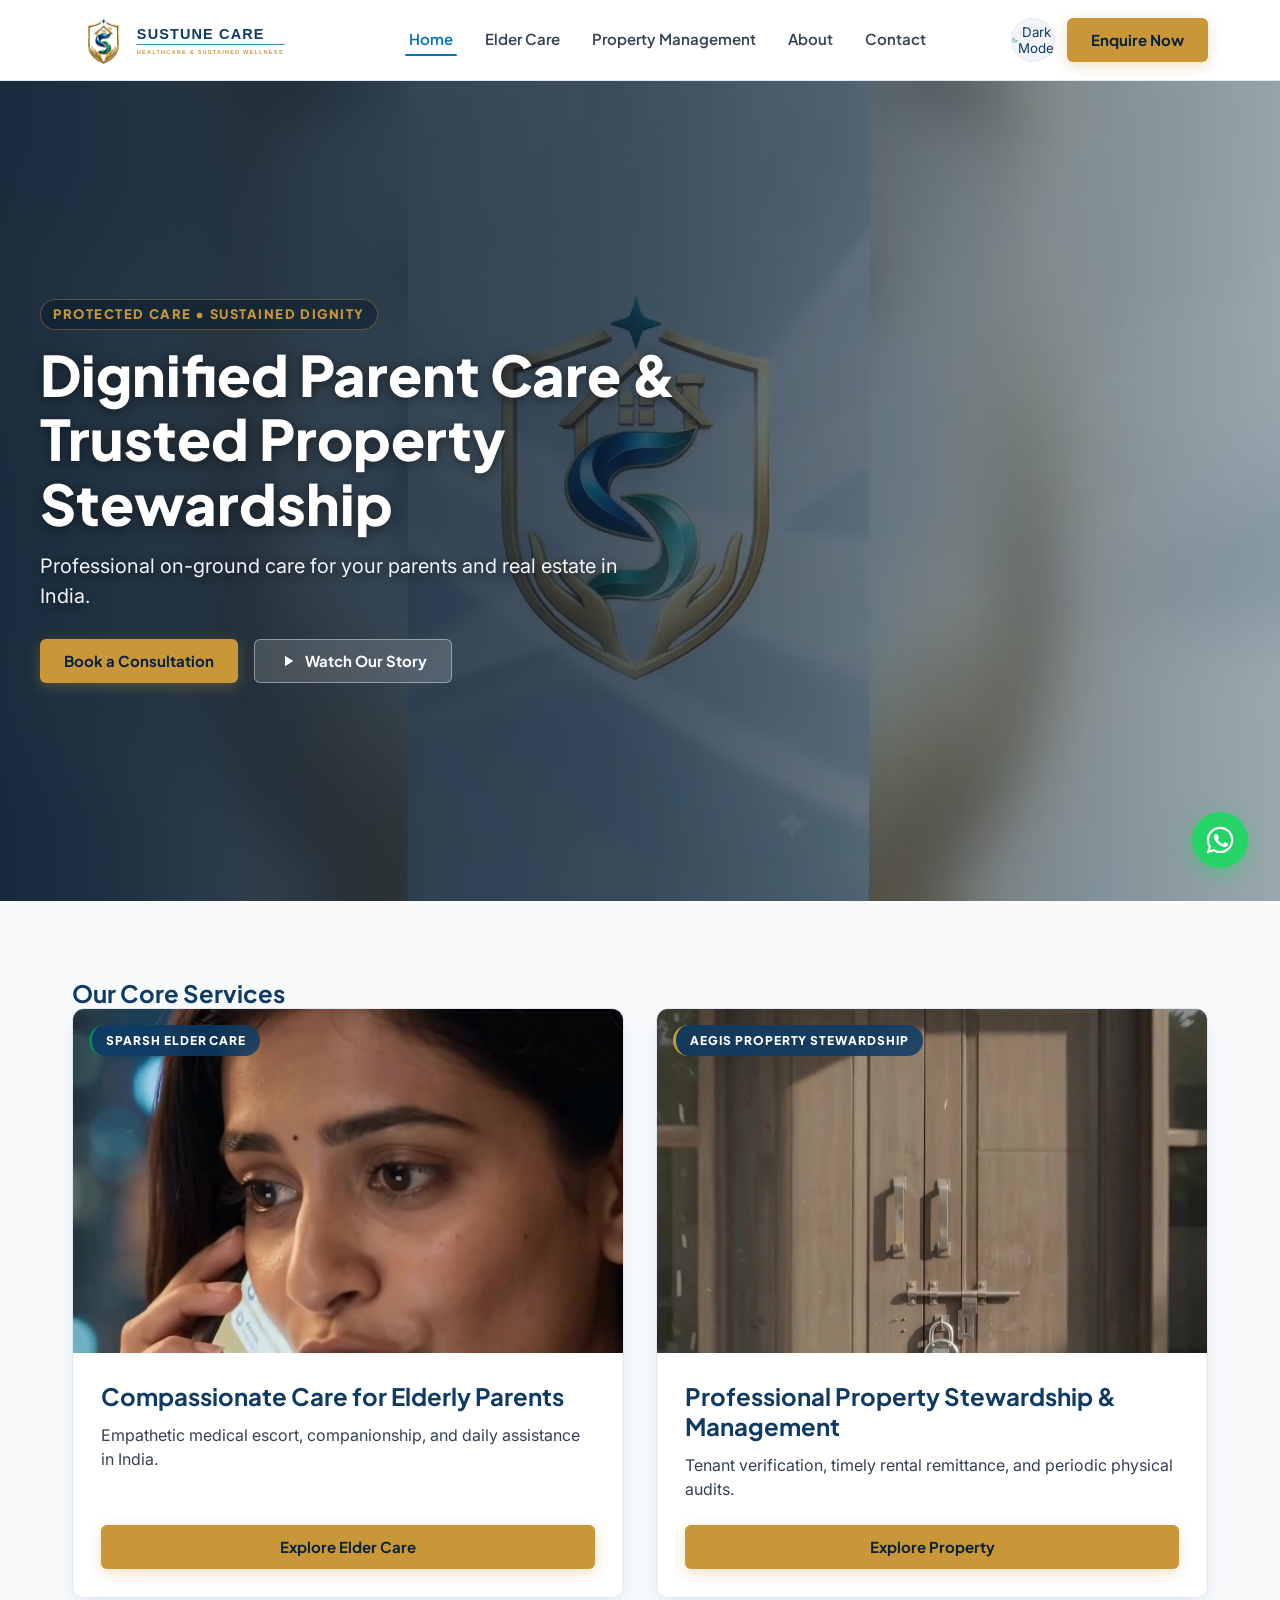
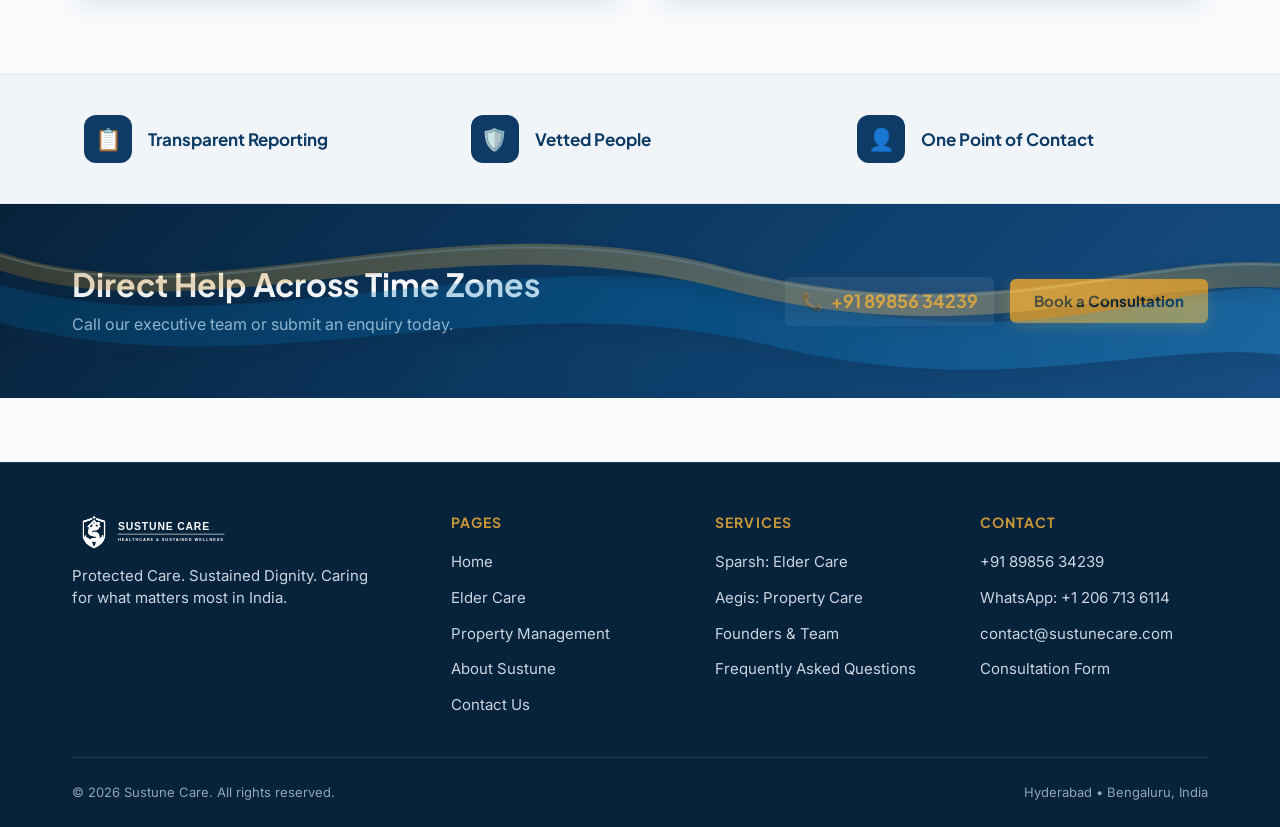
==== commit d2359f28: "Visual redesign per Ram Sir feedback and reference sites" ====
--- a/index.html
+++ b/index.html
@@ -149,9 +149,10 @@
             <a href="https://forms.gle/o1y5bqXmaM8fCLvF8" class="btn btn-primary btn-enquire" target="_blank" rel="noopener noreferrer">
               Book a Consultation
             </a>
-            <a href="#services" class="btn btn-outline-white">
-              Explore Services
-            </a>
+            <button type="button" class="btn btn-outline-white btn-play-icon js-video-modal-trigger" data-video-src="assets/video/intro.mp4" data-video-title="Sustune Care - Watch Our Story" data-video-poster="assets/video/intro-poster.jpg" aria-haspopup="dialog" aria-controls="video-modal">
+              <svg class="play-svg-icon" viewBox="0 0 24 24" aria-hidden="true"><path d="M8 5v14l11-7z"/></svg>
+              <span>Watch Our Story</span>
+            </button>
           </div>
         </div>
       </div>
@@ -281,11 +282,40 @@
     </div>
   </footer>
 
-  <!-- Floating WhatsApp Action -->
+  <!-- Floating WhatsApp Action (Desktop only per Ram Sir) -->
   <a href="https://wa.me/12067136114" class="floating-whatsapp" aria-label="Chat with Sustune Care on WhatsApp" target="_blank" rel="noopener noreferrer">
     <svg class="whatsapp-svg-icon" viewBox="0 0 24 24" aria-hidden="true">
       <path d="M12.04 2C6.58 2 2.13 6.45 2.13 11.91C2.13 13.66 2.59 15.36 3.45 16.86L2.05 22L7.3 20.62C8.75 21.41 10.38 21.83 12.04 21.83C17.5 21.83 21.95 17.38 21.95 11.92C21.95 9.27 20.92 6.78 19.05 4.91C17.18 3.03 14.69 2 12.04 2M12.05 3.67C14.25 3.67 16.31 4.53 17.87 6.09C19.42 7.65 20.28 9.72 20.28 11.92C20.28 16.46 16.58 20.15 12.04 20.15C10.56 20.15 9.11 19.76 7.85 19L7.55 18.83L4.43 19.65L5.26 16.61L5.06 16.29C4.24 14.99 3.81 13.47 3.81 11.91C3.81 7.37 7.5 3.67 12.05 3.67M9.05 7.42C8.88 7.42 8.6 7.49 8.36 7.75C8.12 8.01 7.44 8.65 7.44 9.94C7.44 11.23 8.38 12.48 8.51 12.65C8.65 12.82 10.36 15.46 12.97 16.59C13.59 16.86 14.07 17.02 14.45 17.14C15.07 17.34 15.64 17.31 16.09 17.24C16.59 17.17 17.62 16.62 17.83 16.02C18.04 15.42 18.04 14.91 17.98 14.8C17.92 14.69 17.75 14.63 17.49 14.5C17.24 14.37 16 13.76 15.77 13.68C15.54 13.59 15.37 13.55 15.2 13.81C15.03 14.06 14.55 14.63 14.4 14.8C14.25 14.97 14.1 15 13.85 14.87C13.6 14.74 12.79 14.48 11.83 13.63C11.08 12.96 10.58 12.14 10.43 11.89C10.28 11.64 10.41 11.5 10.54 11.37C10.65 11.26 10.79 11.08 10.92 10.93C11.05 10.78 11.09 10.67 11.18 10.5C11.27 10.33 11.23 10.18 11.16 10.05C11.09 9.92 10.58 8.68 10.37 8.16C10.16 7.66 9.95 7.73 9.79 7.72C9.64 7.71 9.47 7.71 9.3 7.71L9.05 7.42Z" />
     </svg>
   </a>
+
+  <!-- Mobile Sticky Bottom Bar (Mobile only, hidden on desktop) -->
+  <div class="mobile-sticky-bar" role="region" aria-label="Quick contact">
+    <a href="tel:+918985634239" class="sticky-bar-btn sticky-bar-call" aria-label="Call Sustune Care">
+      <svg class="sticky-bar-icon" viewBox="0 0 24 24" aria-hidden="true"><path d="M6.62 10.79a15.05 15.05 0 006.59 6.59l2.2-2.2a1 1 0 011.02-.24 11.72 11.72 0 003.68.59 1 1 0 011 1V20a1 1 0 01-1 1A17 17 0 013 4a1 1 0 011-1h3.5a1 1 0 011 1 11.72 11.72 0 00.59 3.68 1 1 0 01-.24 1.02l-2.23 2.09z"/></svg>
+      <span>Call us</span>
+    </a>
+    <a href="https://wa.me/12067136114" class="sticky-bar-btn sticky-bar-whatsapp" target="_blank" rel="noopener noreferrer" aria-label="Chat with Sustune Care on WhatsApp">
+      <svg class="sticky-bar-icon" viewBox="0 0 24 24" aria-hidden="true"><path d="M12.04 2C6.58 2 2.13 6.45 2.13 11.91C2.13 13.66 2.59 15.36 3.45 16.86L2.05 22L7.3 20.62C8.75 21.41 10.38 21.83 12.04 21.83C17.5 21.83 21.95 17.38 21.95 11.92C21.95 9.27 20.92 6.78 19.05 4.91C17.18 3.03 14.69 2 12.04 2M12.05 3.67C14.25 3.67 16.31 4.53 17.87 6.09C19.42 7.65 20.28 9.72 20.28 11.92C20.28 16.46 16.58 20.15 12.04 20.15C10.56 20.15 9.11 19.76 7.85 19L7.55 18.83L4.43 19.65L5.26 16.61L5.06 16.29C4.24 14.99 3.81 13.47 3.81 11.91C3.81 7.37 7.5 3.67 12.05 3.67M9.05 7.42C8.88 7.42 8.6 7.49 8.36 7.75C8.12 8.01 7.44 8.65 7.44 9.94C7.44 11.23 8.38 12.48 8.51 12.65C8.65 12.82 10.36 15.46 12.97 16.59C13.59 16.86 14.07 17.02 14.45 17.14C15.07 17.34 15.64 17.31 16.09 17.24C16.59 17.17 17.62 16.62 17.83 16.02C18.04 15.42 18.04 14.91 17.98 14.8C17.92 14.69 17.75 14.63 17.49 14.5C17.24 14.37 16 13.76 15.77 13.68C15.54 13.59 15.37 13.55 15.2 13.81C15.03 14.06 14.55 14.63 14.4 14.8C14.25 14.97 14.1 15 13.85 14.87C13.6 14.74 12.79 14.48 11.83 13.63C11.08 12.96 10.58 12.14 10.43 11.89C10.28 11.64 10.41 11.5 10.54 11.37C10.65 11.26 10.79 11.08 10.92 10.93C11.05 10.78 11.09 10.67 11.18 10.5C11.27 10.33 11.23 10.18 11.16 10.05C11.09 9.92 10.58 8.68 10.37 8.16C10.16 7.66 9.95 7.73 9.79 7.72C9.64 7.71 9.47 7.71 9.3 7.71L9.05 7.42Z"/></svg>
+      <span>WhatsApp</span>
+    </a>
+  </div>
+
+  <!-- Accessible Video Modal Player -->
+  <div id="video-modal" class="video-modal" role="dialog" aria-modal="true" aria-labelledby="video-modal-title" hidden>
+    <div id="video-modal-backdrop" class="video-modal-backdrop" aria-hidden="true"></div>
+    <div class="video-modal-container">
+      <div class="video-modal-header">
+        <h2 id="video-modal-title" class="video-modal-title">Sustune Care Story</h2>
+        <button type="button" id="video-modal-close-btn" class="video-modal-close" aria-label="Close video player">&times;</button>
+      </div>
+      <div class="video-modal-player-wrap">
+        <video id="modal-video-element" class="modal-video-element" controls playsinline preload="metadata">
+          <source id="modal-video-source" src="assets/video/intro.mp4" type="video/mp4">
+          <track src="assets/video/captions-placeholder.vtt" kind="captions" srclang="en" label="English">
+        </video>
+      </div>
+    </div>
+  </div>
 </body>
 </html>
--- a/assets/css/style.css
+++ b/assets/css/style.css
@@ -130,7 +130,13 @@
   line-height: 1.6;
   font-size: 1rem;
   transition: background-color var(--transition-normal), color var(--transition-normal);
-  padding-bottom: calc(72px + env(safe-area-inset-bottom));
+  padding-bottom: calc(76px + env(safe-area-inset-bottom, 0px));
+}
+
+@media (min-width: 768px) {
+  body {
+    padding-bottom: 0;
+  }
 }
 
 body.menu-locked,
@@ -636,11 +642,11 @@
   display: block;
 }
 
-/* Light transparent overlay per Ram Sir so video is clearly visible */
+/* Left dark-to-transparent scrim overlay for crisp typography */
 .home-hero-overlay {
   position: absolute;
   inset: 0;
-  background: linear-gradient(180deg, rgba(13, 59, 102, 0.40) 0%, rgba(13, 59, 102, 0.65) 100%);
+  background: linear-gradient(90deg, rgba(7, 25, 43, 0.90) 0%, rgba(7, 25, 43, 0.72) 48%, rgba(7, 25, 43, 0.30) 100%);
   z-index: 2;
 }
 
@@ -845,9 +851,22 @@
    ========================================================================== */
 
 .talk-band {
-  background-color: var(--color-marine);
+  position: relative;
+  background: linear-gradient(135deg, #07223b 0%, #0D3B66 50%, #164e83 100%);
   color: #FFFFFF;
-  padding: 48px 0;
+  padding: 60px 0;
+  overflow: hidden;
+}
+
+.talk-band::before {
+  content: "";
+  position: absolute;
+  inset: 0;
+  background-image: url('../logo/brand-ribbon-wave.svg');
+  background-size: cover;
+  background-position: center bottom;
+  opacity: 0.32;
+  pointer-events: none;
 }
 
 .talk-band-card {
@@ -1590,29 +1609,36 @@
 }
 
 /* ==========================================================================
-   15. Floating WhatsApp Button
+   15. Quick Contact: Floating WhatsApp (Desktop Only) & Mobile Sticky Bar
    ========================================================================== */
 
+/* Floating WhatsApp: Desktop and Tablet only (hidden on mobile per user instruction) */
 .floating-whatsapp {
-  position: fixed;
-  bottom: calc(16px + env(safe-area-inset-bottom));
-  right: 16px;
-  width: 56px;
-  height: 56px;
-  border-radius: var(--radius-pill);
-  background-color: #25D366;
-  color: #FFFFFF;
-  display: flex;
-  align-items: center;
-  justify-content: center;
-  box-shadow: 0 6px 20px rgba(37, 211, 102, 0.45);
-  z-index: 990;
-  transition: transform var(--transition-fast), box-shadow var(--transition-fast);
-}
-
-.floating-whatsapp:hover {
-  transform: scale(1.08);
-  box-shadow: 0 8px 24px rgba(37, 211, 102, 0.6);
+  display: none;
+}
+
+@media (min-width: 768px) {
+  .floating-whatsapp {
+    display: flex;
+    position: fixed;
+    bottom: 32px;
+    right: 32px;
+    width: 56px;
+    height: 56px;
+    border-radius: var(--radius-pill);
+    background-color: #25D366;
+    color: #FFFFFF;
+    align-items: center;
+    justify-content: center;
+    box-shadow: 0 6px 20px rgba(37, 211, 102, 0.45);
+    z-index: 990;
+    transition: transform var(--transition-fast), box-shadow var(--transition-fast);
+  }
+
+  .floating-whatsapp:hover {
+    transform: scale(1.08);
+    box-shadow: 0 8px 24px rgba(37, 211, 102, 0.6);
+  }
 }
 
 .whatsapp-svg-icon {
@@ -1621,8 +1647,220 @@
   fill: currentColor;
 }
 
+/* Mobile Sticky Bottom Bar (Mobile Only: < 768px per user instruction) */
+.mobile-sticky-bar {
+  position: fixed;
+  bottom: 0;
+  left: 0;
+  right: 0;
+  height: 64px;
+  z-index: 995;
+  background: rgba(255, 255, 255, 0.96);
+  backdrop-filter: blur(12px);
+  -webkit-backdrop-filter: blur(12px);
+  border-top: 1px solid var(--border-medium);
+  display: flex;
+  align-items: center;
+  justify-content: space-around;
+  padding: 8px 16px;
+  box-shadow: 0 -4px 16px rgba(13, 59, 102, 0.12);
+}
+
+[data-theme="dark"] .mobile-sticky-bar {
+  background: rgba(7, 25, 43, 0.96);
+  border-top-color: rgba(148, 163, 184, 0.25);
+  box-shadow: 0 -4px 20px rgba(0, 0, 0, 0.45);
+}
+
+@media (min-width: 768px) {
+  .mobile-sticky-bar {
+    display: none !important;
+  }
+}
+
+.sticky-bar-btn {
+  flex: 1;
+  display: inline-flex;
+  align-items: center;
+  justify-content: center;
+  gap: 8px;
+  height: 48px;
+  border-radius: var(--radius-sm);
+  font-family: var(--font-heading);
+  font-size: 0.9375rem;
+  font-weight: 700;
+  text-decoration: none;
+  transition: transform 0.15s ease, background-color 0.15s ease;
+}
+
+.sticky-bar-btn:active {
+  transform: scale(0.97);
+}
+
+.sticky-bar-call {
+  background-color: var(--color-marine);
+  color: #FFFFFF;
+  margin-right: 10px;
+}
+
+.sticky-bar-call:hover {
+  background-color: var(--color-cerulean);
+}
+
+.sticky-bar-whatsapp {
+  background-color: #25D366;
+  color: #FFFFFF;
+}
+
+.sticky-bar-whatsapp:hover {
+  background-color: #20bd5a;
+}
+
+.sticky-bar-icon {
+  width: 20px;
+  height: 20px;
+  flex-shrink: 0;
+  fill: currentColor;
+}
+
 /* ==========================================================================
-   16. Error 404 Page
+   16. Accessible Video Modal Player
+   ========================================================================== */
+
+.video-modal {
+  position: fixed;
+  inset: 0;
+  z-index: 2000;
+  display: flex;
+  align-items: center;
+  justify-content: center;
+  padding: 16px;
+}
+
+.video-modal[hidden] {
+  display: none !important;
+}
+
+.video-modal-backdrop {
+  position: absolute;
+  inset: 0;
+  background-color: rgba(7, 25, 43, 0.82);
+  backdrop-filter: blur(8px);
+  -webkit-backdrop-filter: blur(8px);
+}
+
+.video-modal-container {
+  position: relative;
+  z-index: 2;
+  width: 100%;
+  max-width: 480px;
+  background-color: var(--bg-surface);
+  border-radius: var(--radius-lg);
+  overflow: hidden;
+  box-shadow: 0 25px 60px rgba(0, 0, 0, 0.5);
+  border: 1px solid var(--border-subtle);
+  animation: modalScaleIn 0.22s cubic-bezier(0.16, 1, 0.3, 1);
+}
+
+@keyframes modalScaleIn {
+  from {
+    opacity: 0;
+    transform: scale(0.92) translateY(10px);
+  }
+  to {
+    opacity: 1;
+    transform: scale(1) translateY(0);
+  }
+}
+
+.video-modal-header {
+  display: flex;
+  align-items: center;
+  justify-content: space-between;
+  padding: 14px 20px;
+  border-bottom: 1px solid var(--border-subtle);
+  background-color: var(--bg-surface-elevated);
+}
+
+.video-modal-title {
+  font-size: 1.125rem;
+  font-weight: 700;
+  color: var(--text-primary);
+  margin: 0;
+}
+
+.video-modal-close {
+  width: 40px;
+  height: 40px;
+  border-radius: var(--radius-pill);
+  display: flex;
+  align-items: center;
+  justify-content: center;
+  font-size: 1.75rem;
+  color: var(--text-secondary);
+  cursor: pointer;
+  line-height: 1;
+  transition: background-color var(--transition-fast), color var(--transition-fast);
+}
+
+.video-modal-close:hover {
+  background-color: rgba(13, 59, 102, 0.1);
+  color: var(--text-primary);
+}
+
+[data-theme="dark"] .video-modal-close:hover {
+  background-color: rgba(255, 255, 255, 0.15);
+}
+
+.video-modal-player-wrap {
+  position: relative;
+  width: 100%;
+  background-color: #000000;
+  display: flex;
+  justify-content: center;
+  align-items: center;
+}
+
+.modal-video-element {
+  width: 100%;
+  max-height: 70vh;
+  object-fit: contain;
+  display: block;
+}
+
+/* ==========================================================================
+   17. Ribbon Artwork & Visual Elevation Helpers
+   ========================================================================== */
+
+.brand-ribbon-divider {
+  width: 100%;
+  max-width: 800px;
+  margin: 32px auto;
+  line-height: 0;
+  display: flex;
+  justify-content: center;
+}
+
+.brand-ribbon-divider img {
+  width: 100%;
+  height: auto;
+  max-height: 28px;
+}
+
+.btn-play-icon {
+  display: inline-flex;
+  align-items: center;
+  gap: 8px;
+}
+
+.play-svg-icon {
+  width: 18px;
+  height: 18px;
+  fill: currentColor;
+}
+
+/* ==========================================================================
+   18. Error 404 Page
    ========================================================================== */
 
 .error-page-section {
@@ -1661,7 +1899,7 @@
 }
 
 /* ==========================================================================
-   17. Zero-Inline-Style CSP Utilities
+   19. Zero-Inline-Style CSP Utilities
    ========================================================================== */
 
 .footer-logo-inverted {
@@ -1741,3 +1979,4 @@
 }
 
 
+
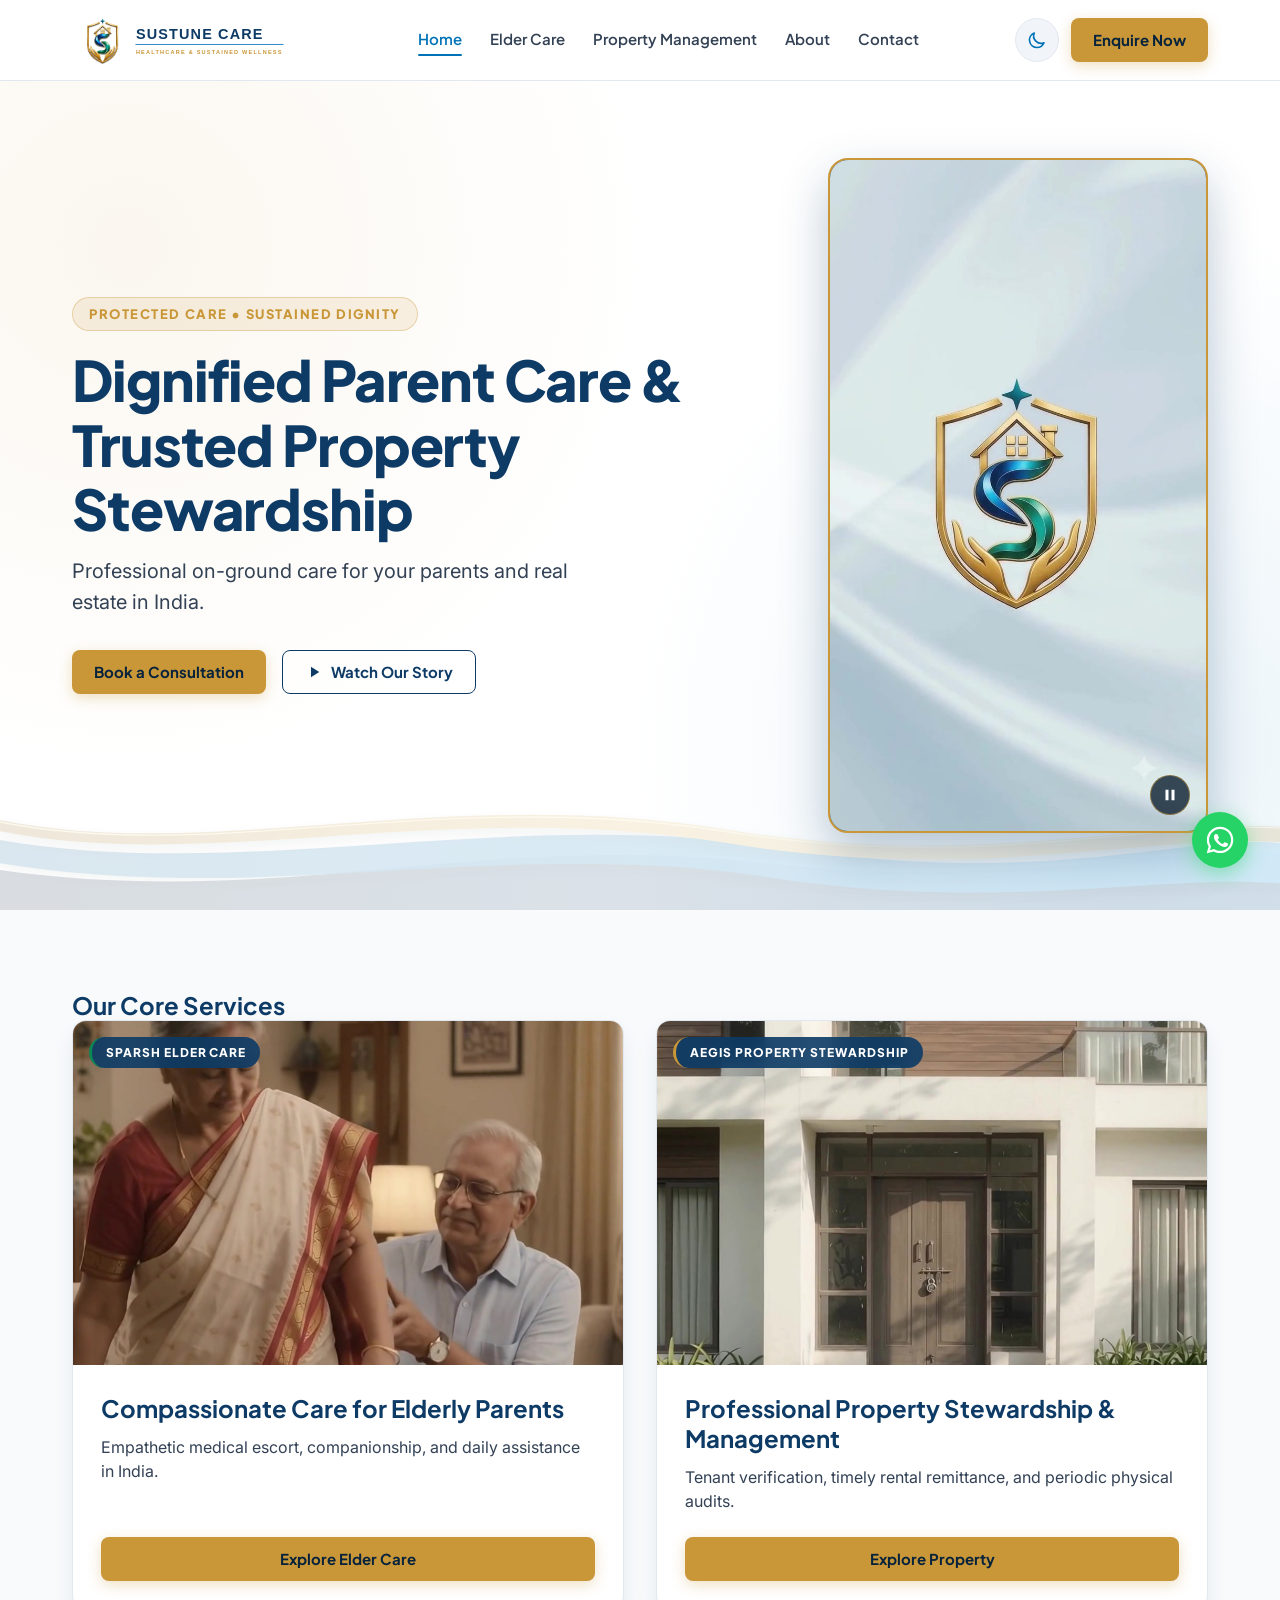
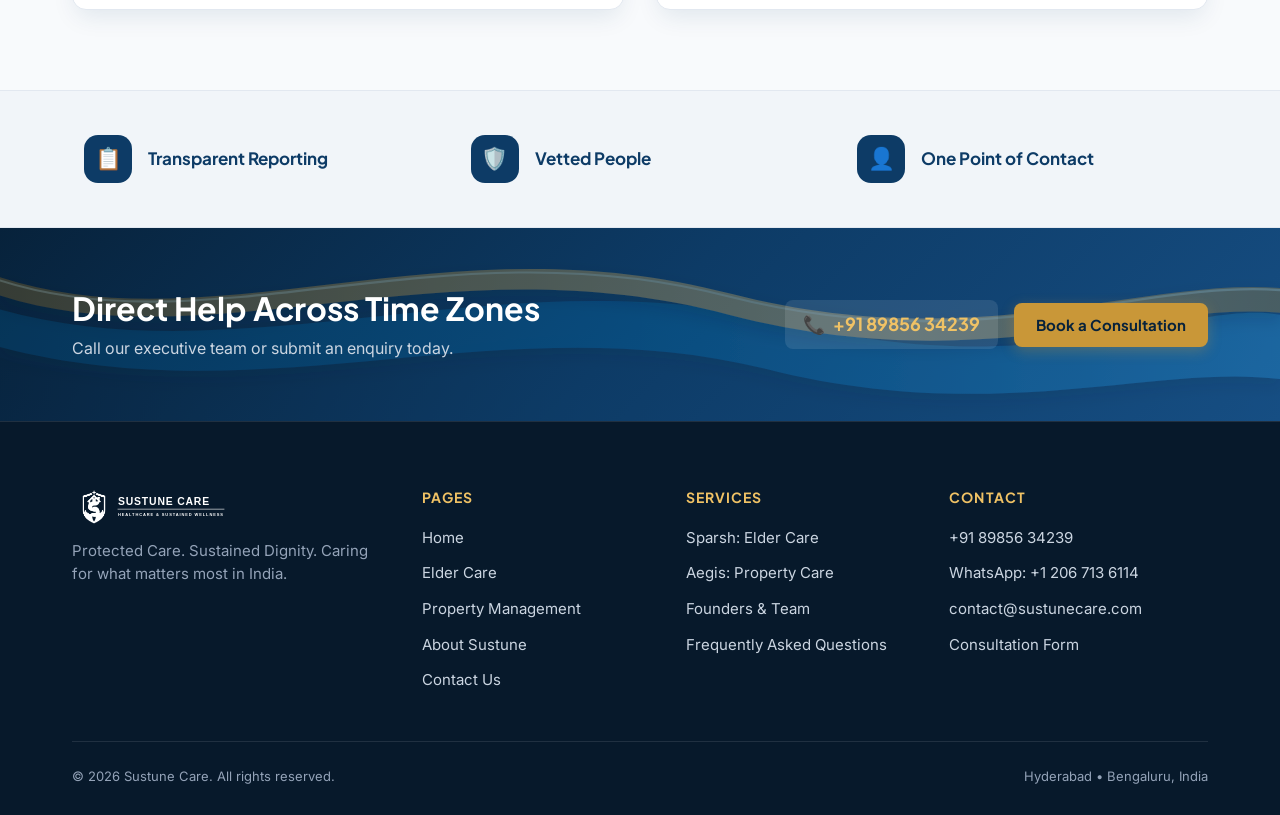
==== commit dd387d23: "Fix hero video, header, mobile padding, imagery and tiles per Ram Sir" ====
--- a/index.html
+++ b/index.html
@@ -85,10 +85,9 @@
       </nav>
 
       <div class="header-actions">
-        <!-- Theme Toggle -->
-        <button type="button" id="theme-toggle-btn" class="theme-toggle-btn" aria-label="Switch to dark theme" title="Switch to dark theme" aria-pressed="false">
+        <!-- Theme Toggle (Icon-only 44px per Ram Sir) -->
+        <button type="button" id="theme-toggle-btn" class="theme-toggle-btn" aria-label="Switch theme" title="Switch theme" aria-pressed="false">
           <span id="theme-toggle-icon" class="theme-icon icon-moon" aria-hidden="true"></span>
-          <span id="theme-toggle-label" class="sr-only">Dark Mode</span>
         </button>
 
         <!-- Desktop Enquire Button -->
@@ -130,28 +129,34 @@
   </aside>
 
   <main id="main-content">
-    <!-- 1. Hero Section (Landscape Background Video Clearly Visible) -->
+    <!-- 1. Split Hero Section (Desktop Split, Mobile Stacked) -->
     <section class="home-hero-section" aria-label="Welcome to Sustune Care">
-      <div class="home-hero-video-wrap" aria-hidden="true">
-        <video id="home-hero-video" class="home-hero-video" muted defaultMuted autoplay loop playsinline preload="metadata" poster="assets/video/home-hero-poster.jpg">
-          <source src="assets/video/home-hero.mp4" type="video/mp4">
-        </video>
-        <!-- Light transparent overlay per Ram Sir so video is clearly visible -->
-        <div class="home-hero-overlay"></div>
-      </div>
-
-      <div class="container home-hero-content">
-        <div class="home-hero-card">
-          <span class="hero-eyebrow">Protected Care &bull; Sustained Dignity</span>
-          <h1 class="home-hero-title">Dignified Parent Care &amp; Trusted Property Stewardship</h1>
-          <p class="home-hero-subline">Professional on-ground care for your parents and real estate in India.</p>
-          <div class="home-hero-actions">
-            <a href="https://forms.gle/o1y5bqXmaM8fCLvF8" class="btn btn-primary btn-enquire" target="_blank" rel="noopener noreferrer">
-              Book a Consultation
-            </a>
-            <button type="button" class="btn btn-outline-white btn-play-icon js-video-modal-trigger" data-video-src="assets/video/intro.mp4" data-video-title="Sustune Care - Watch Our Story" data-video-poster="assets/video/intro-poster.jpg" aria-haspopup="dialog" aria-controls="video-modal">
-              <svg class="play-svg-icon" viewBox="0 0 24 24" aria-hidden="true"><path d="M8 5v14l11-7z"/></svg>
-              <span>Watch Our Story</span>
+      <div class="container">
+        <div class="home-hero-grid">
+          <!-- Left Column: Content -->
+          <div class="home-hero-card">
+            <span class="hero-eyebrow">Protected Care &bull; Sustained Dignity</span>
+            <h1 class="home-hero-title">Dignified Parent Care &amp; Trusted Property Stewardship</h1>
+            <p class="home-hero-subline">Professional on-ground care for your parents and real estate in India.</p>
+            <div class="home-hero-actions">
+              <a href="https://forms.gle/o1y5bqXmaM8fCLvF8" class="btn btn-primary btn-enquire" target="_blank" rel="noopener noreferrer">
+                Book a Consultation
+              </a>
+              <button type="button" class="btn btn-outline-marine btn-play-icon js-video-modal-trigger" data-video-src="assets/video/intro.mp4" data-video-title="Sustune Care - Watch Our Story" data-video-poster="assets/video/intro-poster.jpg" aria-haspopup="dialog" aria-controls="video-modal">
+                <svg class="play-svg-icon" viewBox="0 0 24 24" aria-hidden="true"><path d="M8 5v14l11-7z"/></svg>
+                <span>Watch Our Story</span>
+              </button>
+            </div>
+          </div>
+
+          <!-- Right Column: Large Portrait Video Frame (Clean, Gold Border, No Overlay) -->
+          <div class="home-hero-video-frame">
+            <video id="home-hero-video" class="home-hero-video" autoplay muted loop playsinline preload="auto" poster="assets/video/home-hero-poster.jpg">
+              <source src="assets/video/home-hero.mp4" type="video/mp4">
+            </video>
+            <!-- Visible Play/Pause toggle in corner -->
+            <button type="button" id="hero-video-toggle" class="hero-video-toggle" aria-label="Pause background video" title="Pause background video">
+              <svg viewBox="0 0 24 24" aria-hidden="true"><path fill="currentColor" d="M6 19h4V5H6v14zm8-14v14h4V5h-4z"/></svg>
             </button>
           </div>
         </div>
--- a/assets/css/style.css
+++ b/assets/css/style.css
@@ -1,5 +1,5 @@
 /**
- * Sustune Care - Website 2: Multi-Page Picture-Led Implementation
+ * Sustune Care - Modern Web Application
  * Vanilla CSS, Light Default Theme, Mobile-First, WCAG 2.1 AA Compliant.
  */
 
@@ -8,7 +8,7 @@
    ========================================================================== */
 
 :root {
-  /* Brand Master Palette (Approved Colors) */
+  /* Brand Master Palette */
   --color-marine: #0D3B66;
   --color-marine-dark: #07223b;
   --color-marine-light: #164e83;
@@ -16,26 +16,29 @@
   --color-cerulean-light: #2497dd;
   --color-gold: #C99738;
   --color-gold-hover: #b5852b;
+  --color-gold-light: #f0c265;
   --color-emerald: #0A8754;
-  --color-emerald-light: #12aa6c;
+  --color-emerald-light: #10B981;
   --color-slate: #1E293B;
   --color-mist: #F1F5F9;
   --color-white: #FFFFFF;
 
+  /* High-Contrast Accessible Accents */
+  --color-sky-accessible: #7CC4F0;
+
   /* Typography */
   --font-heading: 'Plus Jakarta Sans', -apple-system, BlinkMacSystemFont, 'Segoe UI', Roboto, sans-serif;
   --font-body: 'Inter', -apple-system, BlinkMacSystemFont, 'Segoe UI', Roboto, sans-serif;
 
   /* Geometry */
-  --radius-sm: 6px;
-  --radius-md: 12px;
-  --radius-lg: 18px;
+  --radius-sm: 8px;
+  --radius-md: 14px;
+  --radius-lg: 20px;
   --radius-pill: 9999px;
 
   /* Layout */
   --max-width: 1200px;
   --header-height: 80px;
-  --header-height-mobile: 68px;
 
   /* Transitions */
   --transition-fast: 0.18s cubic-bezier(0.16, 1, 0.3, 1);
@@ -50,11 +53,10 @@
   --bg-canvas: #F8FAFC;
   --bg-surface: #FFFFFF;
   --bg-surface-elevated: #F1F5F9;
-  --bg-header-glass: rgba(255, 255, 255, 0.94);
+  --bg-header-glass: rgba(255, 255, 255, 0.96);
   --bg-card: #FFFFFF;
   --bg-card-hover: #F8FAFC;
-  --bg-overlay-light: rgba(13, 59, 102, 0.45);
-  --bg-modal-backdrop: rgba(15, 23, 42, 0.65);
+  --bg-modal-backdrop: rgba(15, 23, 42, 0.7);
 
   --text-primary: #0D3B66;
   --text-secondary: #334155;
@@ -67,7 +69,7 @@
 
   --shadow-sm: 0 2px 8px rgba(13, 59, 102, 0.06);
   --shadow-md: 0 10px 25px -4px rgba(13, 59, 102, 0.1);
-  --shadow-lg: 0 20px 35px -6px rgba(13, 59, 102, 0.14);
+  --shadow-lg: 0 20px 38px -6px rgba(13, 59, 102, 0.16);
 
   --logo-light-display: flex;
   --logo-dark-display: none;
@@ -80,24 +82,23 @@
   --bg-canvas: #07192b;
   --bg-surface: #0d2844;
   --bg-surface-elevated: #113354;
-  --bg-header-glass: rgba(7, 25, 43, 0.94);
-  --bg-card: rgba(17, 51, 84, 0.85);
-  --bg-card-hover: rgba(22, 64, 105, 0.95);
-  --bg-overlay-light: rgba(7, 25, 43, 0.65);
-  --bg-modal-backdrop: rgba(0, 0, 0, 0.78);
+  --bg-header-glass: rgba(7, 25, 43, 0.96);
+  --bg-card: rgba(17, 51, 84, 0.9);
+  --bg-card-hover: rgba(22, 64, 105, 0.98);
+  --bg-modal-backdrop: rgba(0, 0, 0, 0.82);
 
   --text-primary: #FFFFFF;
   --text-secondary: #CBD5E1;
   --text-muted: #94A3B8;
   --text-inverse: #0D3B66;
 
-  --border-subtle: rgba(148, 163, 184, 0.2);
-  --border-medium: rgba(148, 163, 184, 0.35);
-  --border-focus: var(--color-cerulean-light);
-
-  --shadow-sm: 0 4px 12px rgba(0, 0, 0, 0.3);
-  --shadow-md: 0 10px 30px -4px rgba(0, 0, 0, 0.5);
-  --shadow-lg: 0 20px 40px -6px rgba(0, 0, 0, 0.65);
+  --border-subtle: rgba(148, 163, 184, 0.22);
+  --border-medium: rgba(148, 163, 184, 0.38);
+  --border-focus: var(--color-sky-accessible);
+
+  --shadow-sm: 0 4px 12px rgba(0, 0, 0, 0.35);
+  --shadow-md: 0 10px 30px -4px rgba(0, 0, 0, 0.55);
+  --shadow-lg: 0 20px 44px -6px rgba(0, 0, 0, 0.7);
 
   --logo-light-display: none;
   --logo-dark-display: flex;
@@ -194,22 +195,43 @@
   top: 16px;
 }
 
+/* Container with >= 20px horizontal padding on mobile per Ram Sir */
 .container {
   width: 100%;
   max-width: var(--max-width);
   margin-left: auto;
   margin-right: auto;
-  padding-left: clamp(16px, 4vw, 32px);
-  padding-right: clamp(16px, 4vw, 32px);
-}
-
+  padding-left: clamp(20px, 5vw, 32px);
+  padding-right: clamp(20px, 5vw, 32px);
+}
+
+/* Section Spacing: 64px to 80px vertical padding per Ram Sir */
 .section-padding {
-  padding-top: clamp(48px, 6vw, 80px);
-  padding-bottom: clamp(48px, 6vw, 80px);
+  padding-top: clamp(64px, 8vw, 80px);
+  padding-bottom: clamp(64px, 8vw, 80px);
+}
+
+.section-header {
+  margin-bottom: 28px;
+}
+
+.section-title {
+  font-size: clamp(1.75rem, 3.5vw, 2.5rem);
+  font-weight: 800;
+  color: var(--text-primary);
+  margin-bottom: 12px;
+}
+
+.section-subline {
+  font-size: clamp(1rem, 2vw, 1.125rem);
+  color: var(--text-secondary);
+  line-height: 1.5;
+  margin-bottom: 24px;
+  max-width: 640px;
 }
 
 /* ==========================================================================
-   3. Header & Navigation (Large Logo per Ram Sir)
+   3. Header & Navigation (Single Row, No Wrap, Large Logo)
    ========================================================================== */
 
 .site-header {
@@ -219,8 +241,8 @@
   width: 100%;
   z-index: 1000;
   background-color: var(--bg-header-glass);
-  backdrop-filter: blur(12px);
-  -webkit-backdrop-filter: blur(12px);
+  backdrop-filter: blur(14px);
+  -webkit-backdrop-filter: blur(14px);
   border-bottom: 1px solid var(--border-subtle);
   transition: background-color var(--transition-normal);
 }
@@ -231,9 +253,10 @@
   justify-content: space-between;
   gap: 16px;
   height: var(--header-height);
-}
-
-/* Logo: BIG full-colour lockup (min 56px high desktop, 48px mobile) */
+  flex-wrap: nowrap;
+}
+
+/* Logo: >= 56px high, tagline hidden per Ram Sir */
 .header-logo {
   display: flex;
   align-items: center;
@@ -255,7 +278,8 @@
 .logo-svg {
   height: 56px;
   width: auto;
-  max-width: 260px;
+  min-height: 56px;
+  max-width: 250px;
   object-fit: contain;
 }
 
@@ -267,21 +291,20 @@
 
 .logo-brand {
   font-family: var(--font-heading);
-  font-size: 1.125rem;
+  font-size: 1.1875rem;
   font-weight: 800;
   letter-spacing: 0.04em;
   color: var(--text-primary);
   line-height: 1.1;
-}
-
+  white-space: nowrap;
+}
+
+/* Tagline hidden per Ram Sir feedback */
 .logo-tagline {
-  font-size: 0.6875rem;
-  letter-spacing: 0.1em;
-  color: var(--color-gold);
-  font-weight: 600;
-}
-
-/* Desktop Nav Links */
+  display: none !important;
+}
+
+/* Desktop Nav Links (No wrap, reduced gaps) */
 .desktop-nav {
   display: none;
 }
@@ -296,8 +319,9 @@
 .desktop-nav-list {
   display: flex;
   align-items: center;
-  gap: 24px;
+  gap: 16px;
   list-style: none;
+  white-space: nowrap;
 }
 
 .desktop-nav-link {
@@ -305,38 +329,52 @@
   font-size: 0.9375rem;
   font-weight: 600;
   color: var(--text-secondary);
-  padding: 8px 4px;
+  padding: 8px 6px;
   position: relative;
+  white-space: nowrap;
   transition: color var(--transition-fast);
 }
 
 .desktop-nav-link:hover,
 .desktop-nav-link.is-active {
   color: var(--color-cerulean);
+}
+
+[data-theme="dark"] .desktop-nav-link:hover,
+[data-theme="dark"] .desktop-nav-link.is-active {
+  color: var(--color-sky-accessible);
 }
 
 .desktop-nav-link.is-active::after {
   content: "";
   position: absolute;
   bottom: 0;
-  left: 0;
-  width: 100%;
+  left: 6px;
+  right: 6px;
   height: 2px;
   background-color: var(--color-cerulean);
   border-radius: var(--radius-pill);
 }
 
+[data-theme="dark"] .desktop-nav-link.is-active::after {
+  background-color: var(--color-sky-accessible);
+}
+
 .header-actions {
   display: flex;
   align-items: center;
   gap: 12px;
-}
-
-/* Theme Toggle Button (min 44x44px) */
+  flex-shrink: 0;
+}
+
+/* Theme Toggle Button (44px Icon-Only per Ram Sir) */
 .theme-toggle-btn {
   width: 44px;
   height: 44px;
-  display: flex;
+  min-width: 44px;
+  min-height: 44px;
+  padding: 0;
+  display: inline-flex;
   align-items: center;
   justify-content: center;
   border-radius: var(--radius-pill);
@@ -372,7 +410,7 @@
   display: inline-flex;
   align-items: center;
   justify-content: center;
-  padding: 12px 24px;
+  padding: 12px 22px;
   font-family: var(--font-heading);
   font-size: 0.9375rem;
   font-weight: 700;
@@ -382,6 +420,7 @@
   text-align: center;
   min-height: 44px;
   line-height: 1.2;
+  white-space: nowrap;
 }
 
 .btn:active {
@@ -411,10 +450,11 @@
 }
 
 .btn-outline-white {
-  background-color: rgba(255, 255, 255, 0.15);
+  background-color: rgba(255, 255, 255, 0.18);
   color: #FFFFFF;
-  border: 1px solid rgba(255, 255, 255, 0.4);
+  border: 1px solid rgba(255, 255, 255, 0.45);
   backdrop-filter: blur(8px);
+  -webkit-backdrop-filter: blur(8px);
 }
 
 .btn-outline-white:hover {
@@ -422,13 +462,25 @@
   color: var(--color-marine);
 }
 
-.btn-cerulean {
-  background-color: var(--color-cerulean);
+.btn-outline-marine {
+  background-color: transparent;
+  color: var(--color-marine);
+  border: 1.5px solid var(--color-marine);
+}
+
+.btn-outline-marine:hover {
+  background-color: var(--color-marine);
   color: #FFFFFF;
 }
 
-.btn-cerulean:hover {
-  background-color: var(--color-cerulean-light);
+[data-theme="dark"] .btn-outline-marine {
+  color: #FFFFFF;
+  border-color: rgba(255, 255, 255, 0.6);
+}
+
+[data-theme="dark"] .btn-outline-marine:hover {
+  background-color: #FFFFFF;
+  color: var(--color-marine);
 }
 
 .header-enquire-btn {
@@ -438,10 +490,11 @@
 @media (min-width: 1024px) {
   .header-enquire-btn {
     display: inline-flex;
-  }
-}
-
-/* Hamburger Toggle (under 1024px) */
+    white-space: nowrap;
+  }
+}
+
+/* Hamburger Toggle (below 1024px) with 12px spare from edge */
 .hamburger-btn {
   width: 44px;
   height: 44px;
@@ -453,6 +506,8 @@
   border-radius: var(--radius-sm);
   border: 1px solid var(--border-subtle);
   background-color: var(--bg-surface-elevated);
+  margin-left: auto;
+  margin-right: 0;
 }
 
 @media (min-width: 1024px) {
@@ -477,6 +532,7 @@
   z-index: 1099;
   display: none;
   backdrop-filter: blur(4px);
+  -webkit-backdrop-filter: blur(4px);
 }
 
 .mobile-drawer-backdrop.is-active {
@@ -539,6 +595,11 @@
   color: var(--color-cerulean);
 }
 
+[data-theme="dark"] .mobile-nav-link:hover,
+[data-theme="dark"] .mobile-nav-link.is-active {
+  color: var(--color-sky-accessible);
+}
+
 .mobile-drawer-footer {
   padding-top: 20px;
   border-top: 1px solid var(--border-subtle);
@@ -551,13 +612,13 @@
    4. Breadcrumbs & Back Links
    ========================================================================== */
 
-.page-header-nav {
-  padding: 16px 0;
+.breadcrumb-nav {
+  padding: 14px 0;
+  background-color: var(--bg-surface-elevated);
   border-bottom: 1px solid var(--border-subtle);
-  background-color: var(--bg-surface-elevated);
-}
-
-.page-header-nav-container {
+}
+
+.breadcrumb-container {
   display: flex;
   align-items: center;
   justify-content: space-between;
@@ -565,7 +626,7 @@
   gap: 12px;
 }
 
-.breadcrumbs ol {
+.breadcrumb-list {
   display: flex;
   align-items: center;
   gap: 8px;
@@ -574,27 +635,30 @@
   color: var(--text-muted);
 }
 
-.breadcrumbs li:not(:last-child)::after {
-  content: "›";
-  margin-left: 8px;
+.breadcrumb-separator {
   color: var(--text-muted);
-}
-
-.breadcrumbs a {
-  color: var(--color-cerulean);
-  font-weight: 500;
-}
-
-.breadcrumbs a:hover {
+  user-select: none;
+}
+
+.breadcrumb-item a {
+  color: var(--color-marine);
+  font-weight: 600;
+}
+
+[data-theme="dark"] .breadcrumb-item a {
+  color: var(--color-sky-accessible);
+}
+
+.breadcrumb-item a:hover {
   text-decoration: underline;
 }
 
-.breadcrumbs [aria-current="page"] {
+.breadcrumb-item[aria-current="page"] {
   color: var(--text-primary);
-  font-weight: 600;
-}
-
-.back-to-home-link {
+  font-weight: 700;
+}
+
+.back-home-link {
   font-family: var(--font-heading);
   font-size: 0.875rem;
   font-weight: 700;
@@ -605,61 +669,67 @@
   transition: color var(--transition-fast);
 }
 
-[data-theme="dark"] .back-to-home-link {
+[data-theme="dark"] .back-home-link {
+  color: var(--color-sky-accessible);
+}
+
+.back-home-link:hover {
   color: var(--color-gold);
 }
 
-.back-to-home-link:hover {
-  color: var(--color-cerulean);
-}
-
 /* ==========================================================================
-   5. Home Hero Section (Background Video Clearly Visible)
+   5. Split Home Hero Section (Desktop Split, Mobile Stacked)
    ========================================================================== */
 
 .home-hero-section {
   position: relative;
-  min-height: calc(100vh - var(--header-height));
-  display: flex;
-  align-items: center;
+  background-color: var(--bg-surface);
+  background-image: 
+    radial-gradient(circle at 10% 20%, rgba(201, 151, 56, 0.08) 0%, transparent 40%),
+    radial-gradient(circle at 90% 80%, rgba(0, 115, 183, 0.08) 0%, transparent 40%);
   overflow: hidden;
+  padding: clamp(48px, 6vw, 72px) 0;
+}
+
+.home-hero-section::before {
+  content: "";
+  position: absolute;
+  bottom: 0;
+  left: 0;
+  right: 0;
+  height: 120px;
+  background-image: url('../logo/brand-ribbon-wave.svg');
+  background-size: cover;
+  background-position: center bottom;
+  opacity: 0.16;
+  pointer-events: none;
+}
+
+[data-theme="dark"] .home-hero-section {
   background-color: var(--color-marine-dark);
 }
 
-.home-hero-video-wrap {
-  position: absolute;
-  inset: 0;
-  width: 100%;
-  height: 100%;
-  overflow: hidden;
-  z-index: 1;
-}
-
-.home-hero-video {
-  width: 100%;
-  height: 100%;
-  object-fit: cover;
-  display: block;
-}
-
-/* Left dark-to-transparent scrim overlay for crisp typography */
-.home-hero-overlay {
-  position: absolute;
-  inset: 0;
-  background: linear-gradient(90deg, rgba(7, 25, 43, 0.90) 0%, rgba(7, 25, 43, 0.72) 48%, rgba(7, 25, 43, 0.30) 100%);
-  z-index: 2;
-}
-
-.home-hero-content {
-  position: relative;
-  z-index: 3;
-  padding: 48px 0;
-  width: 100%;
+[data-theme="dark"] .home-hero-section::before {
+  opacity: 0.28;
+}
+
+.home-hero-grid {
+  display: grid;
+  grid-template-columns: 1fr;
+  align-items: center;
+  gap: 40px;
+}
+
+@media (min-width: 1024px) {
+  .home-hero-grid {
+    grid-template-columns: 1.15fr 0.85fr;
+    gap: 56px;
+    min-height: calc(85vh - var(--header-height));
+  }
 }
 
 .home-hero-card {
-  max-width: 720px;
-  color: #FFFFFF;
+  max-width: 620px;
 }
 
 .hero-eyebrow {
@@ -670,39 +740,104 @@
   letter-spacing: 0.12em;
   text-transform: uppercase;
   color: var(--color-gold);
-  margin-bottom: 12px;
-  background-color: rgba(7, 25, 43, 0.5);
-  padding: 4px 12px;
+  margin-bottom: 16px;
+  background-color: rgba(201, 151, 56, 0.12);
+  padding: 6px 16px;
   border-radius: var(--radius-pill);
-  border: 1px solid rgba(201, 151, 56, 0.4);
+  border: 1px solid rgba(201, 151, 56, 0.35);
 }
 
 .home-hero-title {
-  font-size: clamp(2rem, 5vw, 3.5rem);
+  font-size: clamp(2.25rem, 4.5vw, 3.5rem);
   font-weight: 800;
   line-height: 1.15;
-  color: #FFFFFF;
+  color: var(--text-primary);
   margin-bottom: 16px;
-  text-shadow: 0 2px 12px rgba(0, 0, 0, 0.5);
+  letter-spacing: -0.02em;
 }
 
 .home-hero-subline {
-  font-size: clamp(1rem, 2.2vw, 1.25rem);
-  color: #F1F5F9;
-  line-height: 1.5;
-  margin-bottom: 28px;
-  max-width: 580px;
-  text-shadow: 0 2px 8px rgba(0, 0, 0, 0.5);
+  font-size: clamp(1.0625rem, 2vw, 1.25rem);
+  color: var(--text-secondary);
+  line-height: 1.55;
+  margin-bottom: 32px;
+  max-width: 520px;
 }
 
 .home-hero-actions {
   display: flex;
   flex-wrap: wrap;
   gap: 16px;
+  align-items: center;
+}
+
+/* Portrait Video Frame (Clean, Gold Border, No Overlay) */
+.home-hero-video-frame {
+  position: relative;
+  width: 100%;
+  max-width: 420px;
+  margin: 0 auto;
+  aspect-ratio: 9 / 16;
+  border-radius: var(--radius-lg);
+  border: 2px solid var(--color-gold);
+  overflow: hidden;
+  box-shadow: 0 16px 36px rgba(13, 59, 102, 0.22);
+  background-color: #07192b;
+  line-height: 0;
+}
+
+@media (min-width: 1024px) {
+  .home-hero-video-frame {
+    height: 75vh;
+    max-height: 680px;
+    width: auto;
+    margin: 0 0 0 auto;
+    box-shadow: 0 20px 48px rgba(13, 59, 102, 0.28);
+  }
+}
+
+.home-hero-video {
+  width: 100%;
+  height: 100%;
+  object-fit: cover;
+  display: block;
+}
+
+/* Corner Toggle Button for Background Video */
+.hero-video-toggle {
+  position: absolute;
+  bottom: 16px;
+  right: 16px;
+  z-index: 10;
+  width: 40px;
+  height: 40px;
+  border-radius: var(--radius-pill);
+  background: rgba(7, 25, 43, 0.78);
+  backdrop-filter: blur(8px);
+  -webkit-backdrop-filter: blur(8px);
+  border: 1px solid rgba(201, 151, 56, 0.5);
+  color: #FFFFFF;
+  display: flex;
+  align-items: center;
+  justify-content: center;
+  cursor: pointer;
+  transition: transform var(--transition-fast), background-color var(--transition-fast);
+}
+
+.hero-video-toggle:hover {
+  transform: scale(1.08);
+  background: rgba(7, 25, 43, 0.95);
+  color: var(--color-gold);
+}
+
+.hero-video-toggle svg {
+  width: 18px;
+  height: 18px;
+  fill: currentColor;
 }
 
 /* ==========================================================================
-   6. Two Big Visual Image Cards (Home Page)
+   6. Two Monumental Visual Image Cards (Home Page)
    ========================================================================== */
 
 .home-services-grid {
@@ -756,7 +891,7 @@
   position: absolute;
   top: 16px;
   left: 16px;
-  background-color: rgba(13, 59, 102, 0.85);
+  background-color: rgba(13, 59, 102, 0.9);
   color: #FFFFFF;
   font-family: var(--font-heading);
   font-size: 0.75rem;
@@ -803,7 +938,7 @@
   background-color: var(--bg-surface-elevated);
   border-top: 1px solid var(--border-subtle);
   border-bottom: 1px solid var(--border-subtle);
-  padding: 32px 0;
+  padding: 36px 0;
 }
 
 .trust-strip-grid {
@@ -847,7 +982,326 @@
 }
 
 /* ==========================================================================
-   8. Talk To Us Band (Home Page)
+   8. Service Photo Tiles (Sparsh & Aegis - >= 60% Photo per Ram Sir)
+   ========================================================================== */
+
+.service-tiles-grid {
+  display: grid;
+  grid-template-columns: 1fr;
+  gap: 28px;
+  margin-bottom: 56px;
+}
+
+@media (min-width: 640px) {
+  .service-tiles-grid {
+    grid-template-columns: repeat(2, 1fr);
+  }
+}
+
+@media (min-width: 1024px) {
+  .service-tiles-grid {
+    grid-template-columns: repeat(4, 1fr);
+    gap: 24px;
+  }
+}
+
+.service-photo-tile {
+  position: relative;
+  border-radius: var(--radius-md);
+  overflow: hidden;
+  box-shadow: var(--shadow-md);
+  background-color: var(--color-marine-dark);
+  display: flex;
+  flex-direction: column;
+  height: 380px;
+  border: 1px solid var(--border-subtle);
+  transition: transform var(--transition-normal), box-shadow var(--transition-normal), border-color var(--transition-normal);
+}
+
+.service-photo-tile:hover {
+  transform: translateY(-6px);
+  box-shadow: var(--shadow-lg);
+  border-color: var(--color-gold);
+}
+
+.service-tile-media {
+  position: absolute;
+  inset: 0;
+  width: 100%;
+  height: 100%;
+  overflow: hidden;
+  z-index: 1;
+}
+
+.service-tile-img {
+  width: 100%;
+  height: 100%;
+  object-fit: cover;
+  transition: transform 0.5s cubic-bezier(0.16, 1, 0.3, 1);
+}
+
+.service-photo-tile:hover .service-tile-img {
+  transform: scale(1.06);
+}
+
+/* Gradient covers lower 65% for high-contrast legible text */
+.service-tile-gradient {
+  position: absolute;
+  inset: 0;
+  background: linear-gradient(180deg, rgba(7, 25, 43, 0.05) 0%, rgba(7, 25, 43, 0.55) 45%, rgba(7, 25, 43, 0.95) 100%);
+  z-index: 2;
+}
+
+.service-tile-overlay-content {
+  position: relative;
+  z-index: 3;
+  margin-top: auto;
+  padding: 24px 20px;
+  color: #FFFFFF;
+  display: flex;
+  flex-direction: column;
+  gap: 8px;
+}
+
+.service-tile-title {
+  font-family: var(--font-heading);
+  font-size: 1.1875rem;
+  font-weight: 700;
+  color: #FFFFFF;
+  line-height: 1.25;
+  margin: 0;
+  text-shadow: 0 2px 6px rgba(0, 0, 0, 0.6);
+}
+
+.service-tile-desc {
+  font-size: 0.875rem;
+  color: #E2E8F0;
+  line-height: 1.4;
+  margin: 0 0 10px 0;
+  text-shadow: 0 1px 4px rgba(0, 0, 0, 0.6);
+}
+
+.btn-tile-details {
+  align-self: flex-start;
+  display: inline-flex;
+  align-items: center;
+  gap: 8px;
+  padding: 8px 16px;
+  border-radius: var(--radius-sm);
+  background-color: rgba(255, 255, 255, 0.2);
+  backdrop-filter: blur(6px);
+  -webkit-backdrop-filter: blur(6px);
+  color: #FFFFFF;
+  font-family: var(--font-heading);
+  font-size: 0.875rem;
+  font-weight: 700;
+  border: 1px solid rgba(255, 255, 255, 0.45);
+  cursor: pointer;
+  transition: background-color var(--transition-fast), color var(--transition-fast), border-color var(--transition-fast);
+}
+
+.btn-tile-details:hover {
+  background-color: var(--color-gold);
+  color: var(--color-marine-dark);
+  border-color: var(--color-gold);
+}
+
+.tile-arrow-icon {
+  width: 14px;
+  height: 14px;
+  stroke: currentColor;
+  stroke-width: 2.5;
+  fill: none;
+  transition: transform var(--transition-fast);
+}
+
+.btn-tile-details:hover .tile-arrow-icon {
+  transform: translateX(4px);
+}
+
+/* ==========================================================================
+   9. Compact Video Showcase Card (No large empty space)
+   ========================================================================== */
+
+.compact-video-card {
+  max-width: 760px;
+  margin: 0 auto 48px auto;
+  background-color: var(--bg-card);
+  border: 1px solid var(--border-subtle);
+  border-radius: var(--radius-md);
+  padding: 24px;
+  box-shadow: var(--shadow-sm);
+  display: flex;
+  flex-direction: column;
+  align-items: center;
+  gap: 24px;
+}
+
+@media (min-width: 640px) {
+  .compact-video-card {
+    flex-direction: row;
+    align-items: center;
+    padding: 28px;
+    gap: 32px;
+  }
+}
+
+.compact-video-thumb-wrap {
+  position: relative;
+  width: 100%;
+  max-width: 260px;
+  aspect-ratio: 9 / 16;
+  border-radius: var(--radius-sm);
+  overflow: hidden;
+  box-shadow: var(--shadow-md);
+  flex-shrink: 0;
+  cursor: pointer;
+}
+
+.compact-video-thumb-img {
+  width: 100%;
+  height: 100%;
+  object-fit: cover;
+  display: block;
+  transition: transform 0.4s ease;
+}
+
+.compact-video-thumb-wrap:hover .compact-video-thumb-img {
+  transform: scale(1.05);
+}
+
+.compact-video-play-overlay {
+  position: absolute;
+  inset: 0;
+  background: rgba(7, 25, 43, 0.4);
+  display: flex;
+  align-items: center;
+  justify-content: center;
+  transition: background-color var(--transition-fast);
+}
+
+.compact-video-thumb-wrap:hover .compact-video-play-overlay {
+  background: rgba(7, 25, 43, 0.25);
+}
+
+.compact-video-play-badge {
+  width: 56px;
+  height: 56px;
+  border-radius: var(--radius-pill);
+  background-color: var(--color-gold);
+  color: var(--color-marine-dark);
+  display: flex;
+  align-items: center;
+  justify-content: center;
+  box-shadow: 0 4px 16px rgba(0, 0, 0, 0.4);
+  transition: transform var(--transition-fast);
+}
+
+.compact-video-thumb-wrap:hover .compact-video-play-badge {
+  transform: scale(1.12);
+}
+
+.compact-video-play-badge svg {
+  width: 24px;
+  height: 24px;
+  fill: currentColor;
+  margin-left: 3px;
+}
+
+.compact-video-meta {
+  display: flex;
+  flex-direction: column;
+  gap: 12px;
+  flex: 1;
+}
+
+.compact-video-title {
+  font-size: 1.375rem;
+  margin: 0;
+}
+
+.compact-video-desc {
+  color: var(--text-secondary);
+  font-size: 0.9375rem;
+  line-height: 1.5;
+  margin: 0;
+}
+
+.video-transcript {
+  margin-top: 6px;
+}
+
+.video-transcript summary {
+  font-size: 0.875rem;
+  font-weight: 600;
+  color: var(--color-marine);
+  cursor: pointer;
+  margin-bottom: 6px;
+}
+
+[data-theme="dark"] .video-transcript summary {
+  color: var(--color-sky-accessible);
+}
+
+.video-transcript p {
+  color: var(--text-secondary);
+  font-size: 0.875rem;
+}
+
+/* ==========================================================================
+   10. Inner Hero Section (Elder Care, Property, About, Contact)
+   ========================================================================== */
+
+.inner-hero {
+  padding: clamp(48px, 6vw, 64px) 0;
+  background-color: var(--bg-surface);
+  border-bottom: 1px solid var(--border-subtle);
+}
+
+.inner-hero-grid {
+  display: grid;
+  grid-template-columns: 1fr;
+  align-items: center;
+  gap: 36px;
+}
+
+@media (min-width: 768px) {
+  .inner-hero-grid {
+    grid-template-columns: 1.1fr 0.9fr;
+    gap: 48px;
+  }
+}
+
+.inner-hero-title {
+  font-size: clamp(2rem, 4vw, 2.75rem);
+  font-weight: 800;
+  line-height: 1.2;
+  margin-bottom: 14px;
+}
+
+.inner-hero-subline {
+  font-size: clamp(1rem, 2vw, 1.125rem);
+  color: var(--text-secondary);
+  line-height: 1.5;
+  margin-bottom: 24px;
+}
+
+.inner-hero-img-wrap {
+  border-radius: var(--radius-md);
+  overflow: hidden;
+  box-shadow: var(--shadow-md);
+  aspect-ratio: 16 / 10;
+  background-color: var(--color-marine-dark);
+}
+
+.inner-hero-img {
+  width: 100%;
+  height: 100%;
+  object-fit: cover;
+}
+
+/* ==========================================================================
+   11. Talk To Us Band (Home Page with Ribbon Wave)
    ========================================================================== */
 
 .talk-band {
@@ -870,6 +1324,8 @@
 }
 
 .talk-band-card {
+  position: relative;
+  z-index: 2;
   display: flex;
   flex-direction: column;
   align-items: center;
@@ -908,204 +1364,19 @@
   font-family: var(--font-heading);
   font-weight: 700;
   font-size: 1.125rem;
-  color: var(--color-gold);
+  color: var(--color-gold-light);
   display: inline-flex;
   align-items: center;
   gap: 8px;
-  padding: 10px 16px;
+  padding: 10px 18px;
   border-radius: var(--radius-sm);
-  background-color: rgba(255, 255, 255, 0.08);
-}
-
-.phone-link:hover {
-  background-color: rgba(255, 255, 255, 0.16);
+  background-color: rgba(255, 255, 255, 0.1);
 }
 
 /* ==========================================================================
-   8.5. Breadcrumbs Navigation
+   12. Service Tile Modals (Accessible Dialogs)
    ========================================================================== */
 
-.breadcrumb-nav {
-  padding: 14px 0;
-  background-color: var(--bg-surface);
-  border-bottom: 1px solid var(--border-subtle);
-  font-size: 0.875rem;
-}
-
-.breadcrumb-container {
-  display: flex;
-  align-items: center;
-  justify-content: space-between;
-  gap: 16px;
-  flex-wrap: wrap;
-}
-
-.breadcrumb-list {
-  display: flex;
-  align-items: center;
-  gap: 8px;
-  list-style: none;
-  margin: 0;
-  padding: 0;
-}
-
-.breadcrumb-item a {
-  color: var(--text-secondary);
-  transition: color var(--transition-fast);
-}
-
-.breadcrumb-item a:hover {
-  color: var(--color-cerulean);
-  text-decoration: underline;
-}
-
-.breadcrumb-item[aria-current="page"] {
-  color: var(--text-primary);
-  font-weight: 600;
-}
-
-.breadcrumb-separator {
-  color: var(--text-muted);
-  font-size: 0.75rem;
-}
-
-.back-home-link {
-  font-family: var(--font-heading);
-  font-size: 0.875rem;
-  font-weight: 600;
-  color: var(--color-cerulean);
-  display: inline-flex;
-  align-items: center;
-  gap: 6px;
-  transition: transform var(--transition-fast);
-}
-
-.back-home-link:hover {
-  text-decoration: underline;
-  transform: translateX(-2px);
-}
-
-/* ==========================================================================
-   9. Inner Page Hero & Layout (Elder Care, Property, About, Contact)
-   ========================================================================== */
-
-.inner-hero {
-  position: relative;
-  padding: clamp(40px, 6vw, 64px) 0;
-  background-color: var(--bg-surface-elevated);
-  border-bottom: 1px solid var(--border-subtle);
-}
-
-.inner-hero-grid {
-  display: grid;
-  grid-template-columns: 1fr;
-  gap: 32px;
-  align-items: center;
-}
-
-@media (min-width: 768px) {
-  .inner-hero-grid {
-    grid-template-columns: 1.1fr 0.9fr;
-  }
-}
-
-.inner-hero-img-wrap {
-  border-radius: var(--radius-md);
-  overflow: hidden;
-  box-shadow: var(--shadow-md);
-  aspect-ratio: 4 / 3;
-}
-
-.inner-hero-img {
-  width: 100%;
-  height: 100%;
-  object-fit: cover;
-}
-
-.inner-hero-title {
-  font-size: clamp(1.75rem, 4vw, 2.75rem);
-  line-height: 1.2;
-  margin-bottom: 14px;
-}
-
-.inner-hero-subline {
-  font-size: 1.125rem;
-  color: var(--text-secondary);
-  line-height: 1.6;
-  margin-bottom: 24px;
-}
-
-/* ==========================================================================
-   10. Interactive Service Tiles (Elder Care & Property Management)
-   ========================================================================== */
-
-.service-tiles-grid {
-  display: grid;
-  grid-template-columns: 1fr;
-  gap: 20px;
-  margin-bottom: 48px;
-}
-
-@media (min-width: 640px) {
-  .service-tiles-grid {
-    grid-template-columns: 1fr 1fr;
-  }
-}
-
-.service-tile {
-  background-color: var(--bg-card);
-  border: 1px solid var(--border-subtle);
-  border-radius: var(--radius-md);
-  padding: 24px;
-  box-shadow: var(--shadow-sm);
-  display: flex;
-  flex-direction: column;
-  justify-content: space-between;
-  gap: 16px;
-  text-align: left;
-  transition: transform var(--transition-fast), border-color var(--transition-fast), box-shadow var(--transition-fast);
-}
-
-.service-tile:hover {
-  transform: translateY(-2px);
-  border-color: var(--color-cerulean);
-  box-shadow: var(--shadow-md);
-}
-
-.service-tile-icon {
-  width: 44px;
-  height: 44px;
-  border-radius: var(--radius-sm);
-  background-color: var(--bg-surface-elevated);
-  display: flex;
-  align-items: center;
-  justify-content: center;
-  font-size: 1.5rem;
-}
-
-.service-tile-title {
-  font-size: 1.1875rem;
-  margin-bottom: 6px;
-}
-
-.service-tile-desc {
-  font-size: 0.9375rem;
-  color: var(--text-secondary);
-  line-height: 1.5;
-}
-
-.service-tile-cta {
-  font-family: var(--font-heading);
-  font-size: 0.875rem;
-  font-weight: 700;
-  color: var(--color-cerulean);
-  display: inline-flex;
-  align-items: center;
-  gap: 6px;
-  margin-top: 8px;
-}
-
-/* Service Detail Modal */
 .tile-modal {
   position: fixed;
   inset: 0;
@@ -1123,48 +1394,53 @@
 .tile-modal-backdrop {
   position: absolute;
   inset: 0;
-  background-color: var(--bg-modal-backdrop);
-  backdrop-filter: blur(4px);
+  background-color: rgba(7, 25, 43, 0.85);
+  backdrop-filter: blur(6px);
+  -webkit-backdrop-filter: blur(6px);
 }
 
 .tile-modal-card {
   position: relative;
-  z-index: 2001;
+  z-index: 2;
+  width: 100%;
+  max-width: 480px;
   background-color: var(--bg-surface);
-  border: 1px solid var(--border-medium);
   border-radius: var(--radius-md);
-  max-width: 520px;
-  width: 100%;
   padding: 32px 28px;
   box-shadow: var(--shadow-lg);
+  border: 1px solid var(--border-subtle);
+  animation: modalScaleIn 0.22s cubic-bezier(0.16, 1, 0.3, 1);
 }
 
 .tile-modal-close {
   position: absolute;
-  top: 16px;
-  right: 16px;
+  top: 14px;
+  right: 14px;
   width: 36px;
   height: 36px;
   border-radius: var(--radius-pill);
-  border: 1px solid var(--border-subtle);
+  display: flex;
+  align-items: center;
+  justify-content: center;
+  font-size: 1.5rem;
+  color: var(--text-muted);
+  cursor: pointer;
+  transition: background-color var(--transition-fast), color var(--transition-fast);
+}
+
+.tile-modal-close:hover {
   background-color: var(--bg-surface-elevated);
   color: var(--text-primary);
-  display: flex;
-  align-items: center;
-  justify-content: center;
-  font-size: 1.25rem;
-  cursor: pointer;
 }
 
 .tile-modal-title {
   font-size: 1.375rem;
   margin-bottom: 8px;
-  padding-right: 36px;
 }
 
 .tile-modal-subtitle {
+  color: var(--text-secondary);
   font-size: 0.9375rem;
-  color: var(--text-muted);
   margin-bottom: 20px;
 }
 
@@ -1181,142 +1457,174 @@
   padding-left: 24px;
   font-size: 0.9375rem;
   color: var(--text-secondary);
+}
+
+.tile-modal-bullets li::before {
+  content: "•";
+  position: absolute;
+  left: 6px;
+  color: var(--color-gold);
+  font-size: 1.4rem;
+  line-height: 1;
+}
+
+/* ==========================================================================
+   13. Accessible Video Modal Player
+   ========================================================================== */
+
+.video-modal {
+  position: fixed;
+  inset: 0;
+  z-index: 2000;
+  display: flex;
+  align-items: center;
+  justify-content: center;
+  padding: 16px;
+}
+
+.video-modal[hidden] {
+  display: none !important;
+}
+
+.video-modal-backdrop {
+  position: absolute;
+  inset: 0;
+  background-color: rgba(7, 25, 43, 0.82);
+  backdrop-filter: blur(8px);
+  -webkit-backdrop-filter: blur(8px);
+}
+
+.video-modal-container {
+  position: relative;
+  z-index: 2;
+  width: 100%;
+  max-width: 480px;
+  background-color: var(--bg-surface);
+  border-radius: var(--radius-lg);
+  overflow: hidden;
+  box-shadow: 0 25px 60px rgba(0, 0, 0, 0.5);
+  border: 1px solid var(--border-subtle);
+  animation: modalScaleIn 0.22s cubic-bezier(0.16, 1, 0.3, 1);
+}
+
+@keyframes modalScaleIn {
+  from {
+    opacity: 0;
+    transform: scale(0.92) translateY(10px);
+  }
+  to {
+    opacity: 1;
+    transform: scale(1) translateY(0);
+  }
+}
+
+.video-modal-header {
+  display: flex;
+  align-items: center;
+  justify-content: space-between;
+  padding: 14px 20px;
+  border-bottom: 1px solid var(--border-subtle);
+  background-color: var(--bg-surface-elevated);
+}
+
+.video-modal-title {
+  font-size: 1.125rem;
+  font-weight: 700;
+  color: var(--text-primary);
+  margin: 0;
+}
+
+.video-modal-close {
+  width: 40px;
+  height: 40px;
+  border-radius: var(--radius-pill);
+  display: flex;
+  align-items: center;
+  justify-content: center;
+  font-size: 1.75rem;
+  color: var(--text-secondary);
+  cursor: pointer;
+  line-height: 1;
+  transition: background-color var(--transition-fast), color var(--transition-fast);
+}
+
+.video-modal-close:hover {
+  background-color: rgba(13, 59, 102, 0.1);
+  color: var(--text-primary);
+}
+
+[data-theme="dark"] .video-modal-close:hover {
+  background-color: rgba(255, 255, 255, 0.15);
+}
+
+.video-modal-player-wrap {
+  position: relative;
+  width: 100%;
+  background-color: #000000;
+  display: flex;
+  justify-content: center;
+  align-items: center;
+}
+
+.modal-video-element {
+  width: 100%;
+  max-height: 70vh;
+  object-fit: contain;
+  display: block;
+}
+
+/* ==========================================================================
+   14. About Page & Contact Page Components
+   ========================================================================== */
+
+.pillars-grid {
+  display: grid;
+  grid-template-columns: 1fr;
+  gap: 24px;
+}
+
+@media (min-width: 640px) {
+  .pillars-grid {
+    grid-template-columns: 1fr 1fr;
+  }
+}
+
+@media (min-width: 1024px) {
+  .pillars-grid {
+    grid-template-columns: repeat(4, 1fr);
+  }
+}
+
+.pillar-card {
+  background-color: var(--bg-card);
+  border: 1px solid var(--border-subtle);
+  border-radius: var(--radius-md);
+  padding: 28px 24px;
+  box-shadow: var(--shadow-sm);
+  display: flex;
+  flex-direction: column;
+}
+
+.pillar-icon {
+  font-size: 2rem;
+  margin-bottom: 16px;
+}
+
+.pillar-title {
+  font-size: 1.1875rem;
+  margin-bottom: 8px;
+}
+
+.pillar-desc {
+  font-size: 0.9375rem;
+  color: var(--text-secondary);
   line-height: 1.5;
 }
 
-.tile-modal-bullets li::before {
-  content: "✓";
-  position: absolute;
-  left: 0;
-  top: 0;
-  color: var(--color-emerald);
-  font-weight: 800;
-}
-
-/* ==========================================================================
-   11. Short Video Card Section (Elder Care, Property, About)
-   ========================================================================== */
-
-.single-video-section {
-  background-color: var(--bg-surface-elevated);
-  border-radius: var(--radius-md);
-  padding: clamp(24px, 4vw, 40px);
-  margin-bottom: 48px;
-  border: 1px solid var(--border-subtle);
-}
-
-.single-video-grid {
+.founders-grid {
   display: grid;
   grid-template-columns: 1fr;
   gap: 28px;
-  align-items: center;
-}
-
-@media (min-width: 768px) {
-  .single-video-grid {
-    grid-template-columns: 340px 1fr;
-  }
-}
-
-.video-container {
-  width: 100%;
-  max-width: 340px;
-  margin: 0 auto;
-  border-radius: var(--radius-md);
-  overflow: hidden;
-  box-shadow: var(--shadow-md);
-  background-color: #000000;
-  aspect-ratio: 9 / 16;
-}
-
-.video-element {
-  width: 100%;
-  height: 100%;
-  object-fit: contain;
-  display: block;
-}
-
-.video-meta-body h3 {
-  font-size: 1.375rem;
-  margin-bottom: 12px;
-}
-
-.video-meta-body p {
-  color: var(--text-secondary);
-  font-size: 1rem;
-  line-height: 1.5;
-  margin-bottom: 20px;
-}
-
-.video-transcript {
-  margin-top: 16px;
-  background-color: var(--bg-card);
-  border: 1px solid var(--border-subtle);
-  border-radius: var(--radius-sm);
-  padding: 12px 16px;
-}
-
-.video-transcript summary {
-  font-family: var(--font-heading);
-  font-size: 0.875rem;
-  font-weight: 600;
-  cursor: pointer;
-  color: var(--color-cerulean);
-}
-
-.video-transcript p {
-  margin-top: 10px;
-  font-size: 0.875rem;
-  color: var(--text-muted);
-}
-
-/* ==========================================================================
-   12. About Page Components (Why Sustune, Founders, Cities)
-   ========================================================================== */
-
-.about-pillars-grid {
-  display: grid;
-  grid-template-columns: 1fr;
-  gap: 20px;
-  margin-bottom: 48px;
-}
-
-@media (min-width: 640px) {
-  .about-pillars-grid {
-    grid-template-columns: 1fr 1fr;
-  }
-}
-
-.about-pillar-card {
-  background-color: var(--bg-card);
-  border: 1px solid var(--border-subtle);
-  border-radius: var(--radius-md);
-  padding: 24px;
-  box-shadow: var(--shadow-sm);
-}
-
-.about-pillar-icon {
-  font-size: 1.75rem;
-  margin-bottom: 12px;
-}
-
-.about-pillar-title {
-  font-size: 1.1875rem;
-  margin-bottom: 8px;
-}
-
-.about-pillar-desc {
-  font-size: 0.9375rem;
-  color: var(--text-secondary);
-  line-height: 1.5;
-}
-
-/* Founders Grid */
-.founders-grid {
-  display: grid;
-  grid-template-columns: 1fr;
-  gap: 24px;
-  margin-bottom: 48px;
 }
 
 @media (min-width: 768px) {
@@ -1329,83 +1637,46 @@
   background-color: var(--bg-card);
   border: 1px solid var(--border-subtle);
   border-radius: var(--radius-md);
+  overflow: hidden;
+  box-shadow: var(--shadow-sm);
+  display: flex;
+  flex-direction: column;
+}
+
+.founder-img-wrap {
+  width: 100%;
+  aspect-ratio: 1;
+  background-color: var(--bg-surface-elevated);
+  display: flex;
+  align-items: center;
+  justify-content: center;
+}
+
+.founder-body {
   padding: 24px;
-  text-align: center;
-  box-shadow: var(--shadow-sm);
-}
-
-.founder-avatar-wrap {
-  width: 96px;
-  height: 96px;
-  margin: 0 auto 16px auto;
-  border-radius: var(--radius-pill);
-  overflow: hidden;
-  border: 3px solid var(--color-gold);
 }
 
 .founder-name {
-  font-size: 1.1875rem;
+  font-size: 1.25rem;
   margin-bottom: 4px;
 }
 
 .founder-role {
   font-size: 0.875rem;
-  font-weight: 600;
-  color: var(--color-cerulean);
-  margin-bottom: 12px;
-}
-
-.founder-bio {
-  font-size: 0.875rem;
-  color: var(--text-secondary);
-  line-height: 1.5;
-}
-
-/* Cities Grid (About Page) */
-.cities-grid {
-  display: grid;
-  grid-template-columns: 1fr;
-  gap: 24px;
-}
-
-@media (min-width: 640px) {
-  .cities-grid {
-    grid-template-columns: 1fr 1fr;
-  }
-}
-
-.city-card {
-  background-color: var(--bg-card);
-  border: 1px solid var(--border-subtle);
-  border-radius: var(--radius-md);
-  padding: 28px;
-  box-shadow: var(--shadow-sm);
-}
-
-.city-badge {
-  display: inline-block;
-  font-size: 0.75rem;
+  color: var(--color-gold);
   font-weight: 700;
   text-transform: uppercase;
-  color: var(--color-emerald);
-  margin-bottom: 8px;
-}
-
-.city-title {
-  font-size: 1.25rem;
-  margin-bottom: 10px;
-}
-
-.city-desc {
+  letter-spacing: 0.06em;
+  margin-bottom: 12px;
+}
+
+.founder-bio {
   font-size: 0.9375rem;
   color: var(--text-secondary);
   line-height: 1.5;
 }
 
-/* ==========================================================================
-   13. Contact Page & FAQ Accordion
-   ========================================================================== */
-
+/* Contact Page Layout */
 .contact-layout-grid {
   display: grid;
   grid-template-columns: 1fr;
@@ -1439,48 +1710,48 @@
   gap: 14px;
 }
 
-.contact-row-icon {
-  font-size: 1.25rem;
-  color: var(--color-cerulean);
-  margin-top: 2px;
-}
-
-.contact-row-label {
+.contact-icon {
+  width: 40px;
+  height: 40px;
+  border-radius: var(--radius-sm);
+  background-color: var(--bg-surface-elevated);
+  display: flex;
+  align-items: center;
+  justify-content: center;
+  font-size: 1.2rem;
+  flex-shrink: 0;
+}
+
+.contact-label {
   font-size: 0.8125rem;
+  color: var(--text-muted);
   text-transform: uppercase;
-  letter-spacing: 0.04em;
-  color: var(--text-muted);
+  letter-spacing: 0.06em;
   font-weight: 600;
 }
 
-.contact-row-val {
+.contact-val {
   font-size: 1.0625rem;
   font-weight: 600;
   color: var(--text-primary);
 }
 
-.contact-row-val a:hover {
+.contact-val a:hover {
   color: var(--color-cerulean);
-  text-decoration: underline;
 }
 
 /* FAQ Accordion */
-.faq-wrap {
+.faq-list {
   display: flex;
   flex-direction: column;
-  gap: 12px;
+  gap: 14px;
 }
 
 .faq-item {
+  border: 1px solid var(--border-subtle);
+  border-radius: var(--radius-sm);
   background-color: var(--bg-card);
-  border: 1px solid var(--border-subtle);
-  border-radius: var(--radius-md);
   overflow: hidden;
-  transition: border-color var(--transition-fast);
-}
-
-.faq-item:hover {
-  border-color: var(--border-medium);
 }
 
 .faq-trigger {
@@ -1488,34 +1759,35 @@
   display: flex;
   align-items: center;
   justify-content: space-between;
-  gap: 16px;
   padding: 18px 20px;
   text-align: left;
   font-family: var(--font-heading);
-  font-size: 1rem;
+  font-size: 1.0625rem;
   font-weight: 700;
   color: var(--text-primary);
-  background: none;
-}
-
-.faq-trigger[aria-expanded="true"] {
-  color: var(--color-cerulean);
-}
-
-.faq-icon {
-  font-size: 1.25rem;
+  background-color: transparent;
+  gap: 16px;
+}
+
+.faq-trigger:hover {
+  background-color: var(--bg-surface-elevated);
+}
+
+.faq-icon-arrow {
+  font-size: 0.9rem;
   transition: transform var(--transition-fast);
-}
-
-.faq-trigger[aria-expanded="true"] .faq-icon {
-  transform: rotate(45deg);
+  color: var(--color-gold);
+}
+
+.faq-trigger[aria-expanded="true"] .faq-icon-arrow {
+  transform: rotate(180deg);
 }
 
 .faq-panel {
   padding: 0 20px 20px 20px;
+  color: var(--text-secondary);
   font-size: 0.9375rem;
-  color: var(--text-secondary);
-  line-height: 1.55;
+  line-height: 1.6;
 }
 
 .faq-panel[hidden] {
@@ -1523,42 +1795,41 @@
 }
 
 /* ==========================================================================
-   14. Footer
+   15. Footer (Dark Marine)
    ========================================================================== */
 
 .site-footer {
-  background-color: var(--color-marine-dark);
+  background-color: #07192b;
   color: #FFFFFF;
+  padding: clamp(48px, 6vw, 64px) 0 28px 0;
   border-top: 1px solid rgba(255, 255, 255, 0.1);
-  padding: 48px 0 24px 0;
-  margin-top: 64px;
 }
 
 .footer-grid {
   display: grid;
   grid-template-columns: 1fr;
-  gap: 36px;
-  margin-bottom: 40px;
+  gap: 40px;
+  margin-bottom: 48px;
 }
 
 @media (min-width: 640px) {
   .footer-grid {
-    grid-template-columns: repeat(2, 1fr);
+    grid-template-columns: 1fr 1fr;
   }
 }
 
 @media (min-width: 1024px) {
   .footer-grid {
-    grid-template-columns: 1.5fr 1fr 1fr 1fr;
+    grid-template-columns: 1.4fr 1fr 1fr 1.2fr;
+    gap: 48px;
   }
 }
 
 .footer-brand p {
-  color: #CBD5E1;
+  color: #94A3B8;
   font-size: 0.9375rem;
+  margin-top: 14px;
   line-height: 1.5;
-  margin-top: 14px;
-  max-width: 320px;
 }
 
 .footer-title {
@@ -1567,7 +1838,7 @@
   font-weight: 700;
   letter-spacing: 0.08em;
   text-transform: uppercase;
-  color: var(--color-gold);
+  color: var(--color-gold-light);
   margin-bottom: 16px;
 }
 
@@ -1609,7 +1880,7 @@
 }
 
 /* ==========================================================================
-   15. Quick Contact: Floating WhatsApp (Desktop Only) & Mobile Sticky Bar
+   16. Quick Contact: Floating WhatsApp (Desktop Only) & Mobile Sticky Bar
    ========================================================================== */
 
 /* Floating WhatsApp: Desktop and Tablet only (hidden on mobile per user instruction) */
@@ -1664,6 +1935,9 @@
   justify-content: space-around;
   padding: 8px 16px;
   box-shadow: 0 -4px 16px rgba(13, 59, 102, 0.12);
+  width: 100%;
+  max-width: 100vw;
+  box-sizing: border-box;
 }
 
 [data-theme="dark"] .mobile-sticky-bar {
@@ -1724,112 +1998,7 @@
 }
 
 /* ==========================================================================
-   16. Accessible Video Modal Player
-   ========================================================================== */
-
-.video-modal {
-  position: fixed;
-  inset: 0;
-  z-index: 2000;
-  display: flex;
-  align-items: center;
-  justify-content: center;
-  padding: 16px;
-}
-
-.video-modal[hidden] {
-  display: none !important;
-}
-
-.video-modal-backdrop {
-  position: absolute;
-  inset: 0;
-  background-color: rgba(7, 25, 43, 0.82);
-  backdrop-filter: blur(8px);
-  -webkit-backdrop-filter: blur(8px);
-}
-
-.video-modal-container {
-  position: relative;
-  z-index: 2;
-  width: 100%;
-  max-width: 480px;
-  background-color: var(--bg-surface);
-  border-radius: var(--radius-lg);
-  overflow: hidden;
-  box-shadow: 0 25px 60px rgba(0, 0, 0, 0.5);
-  border: 1px solid var(--border-subtle);
-  animation: modalScaleIn 0.22s cubic-bezier(0.16, 1, 0.3, 1);
-}
-
-@keyframes modalScaleIn {
-  from {
-    opacity: 0;
-    transform: scale(0.92) translateY(10px);
-  }
-  to {
-    opacity: 1;
-    transform: scale(1) translateY(0);
-  }
-}
-
-.video-modal-header {
-  display: flex;
-  align-items: center;
-  justify-content: space-between;
-  padding: 14px 20px;
-  border-bottom: 1px solid var(--border-subtle);
-  background-color: var(--bg-surface-elevated);
-}
-
-.video-modal-title {
-  font-size: 1.125rem;
-  font-weight: 700;
-  color: var(--text-primary);
-  margin: 0;
-}
-
-.video-modal-close {
-  width: 40px;
-  height: 40px;
-  border-radius: var(--radius-pill);
-  display: flex;
-  align-items: center;
-  justify-content: center;
-  font-size: 1.75rem;
-  color: var(--text-secondary);
-  cursor: pointer;
-  line-height: 1;
-  transition: background-color var(--transition-fast), color var(--transition-fast);
-}
-
-.video-modal-close:hover {
-  background-color: rgba(13, 59, 102, 0.1);
-  color: var(--text-primary);
-}
-
-[data-theme="dark"] .video-modal-close:hover {
-  background-color: rgba(255, 255, 255, 0.15);
-}
-
-.video-modal-player-wrap {
-  position: relative;
-  width: 100%;
-  background-color: #000000;
-  display: flex;
-  justify-content: center;
-  align-items: center;
-}
-
-.modal-video-element {
-  width: 100%;
-  max-height: 70vh;
-  object-fit: contain;
-  display: block;
-}
-
-/* ==========================================================================
-   17. Ribbon Artwork & Visual Elevation Helpers
+   17. Ribbon Artwork & Visual Helpers
    ========================================================================== */
 
 .brand-ribbon-divider {
@@ -1899,7 +2068,7 @@
 }
 
 /* ==========================================================================
-   19. Zero-Inline-Style CSP Utilities
+   19. High-Contrast Accessible Color Utilities & Zero-Inline Styles
    ========================================================================== */
 
 .footer-logo-inverted {
@@ -1907,7 +2076,7 @@
 }
 
 .video-actions {
-  margin-top: 24px;
+  margin-top: 16px;
   display: flex;
   gap: 16px;
   flex-wrap: wrap;
@@ -1918,7 +2087,7 @@
   font-size: 0.75rem;
   font-weight: 700;
   text-transform: uppercase;
-  margin-bottom: 8px;
+  margin-bottom: 4px;
 }
 
 .page-nav-bar {
@@ -1951,16 +2120,29 @@
   flex-wrap: wrap;
 }
 
+/* High-contrast back-to-home links for >= 4.5:1 ratio */
 .back-home-link--emerald {
-  color: var(--color-emerald);
+  color: #0A8754;
+}
+
+[data-theme="dark"] .back-home-link--emerald {
+  color: #10B981;
 }
 
 .back-home-link--gold {
   color: var(--color-gold);
 }
 
+[data-theme="dark"] .back-home-link--gold {
+  color: var(--color-gold-light);
+}
+
 .back-home-link--cerulean {
   color: var(--color-cerulean);
+}
+
+[data-theme="dark"] .back-home-link--cerulean {
+  color: var(--color-sky-accessible);
 }
 
 .contact-info-title {
@@ -1977,6 +2159,3 @@
   font-size: 1.375rem;
   margin-bottom: 16px;
 }
-
-
-
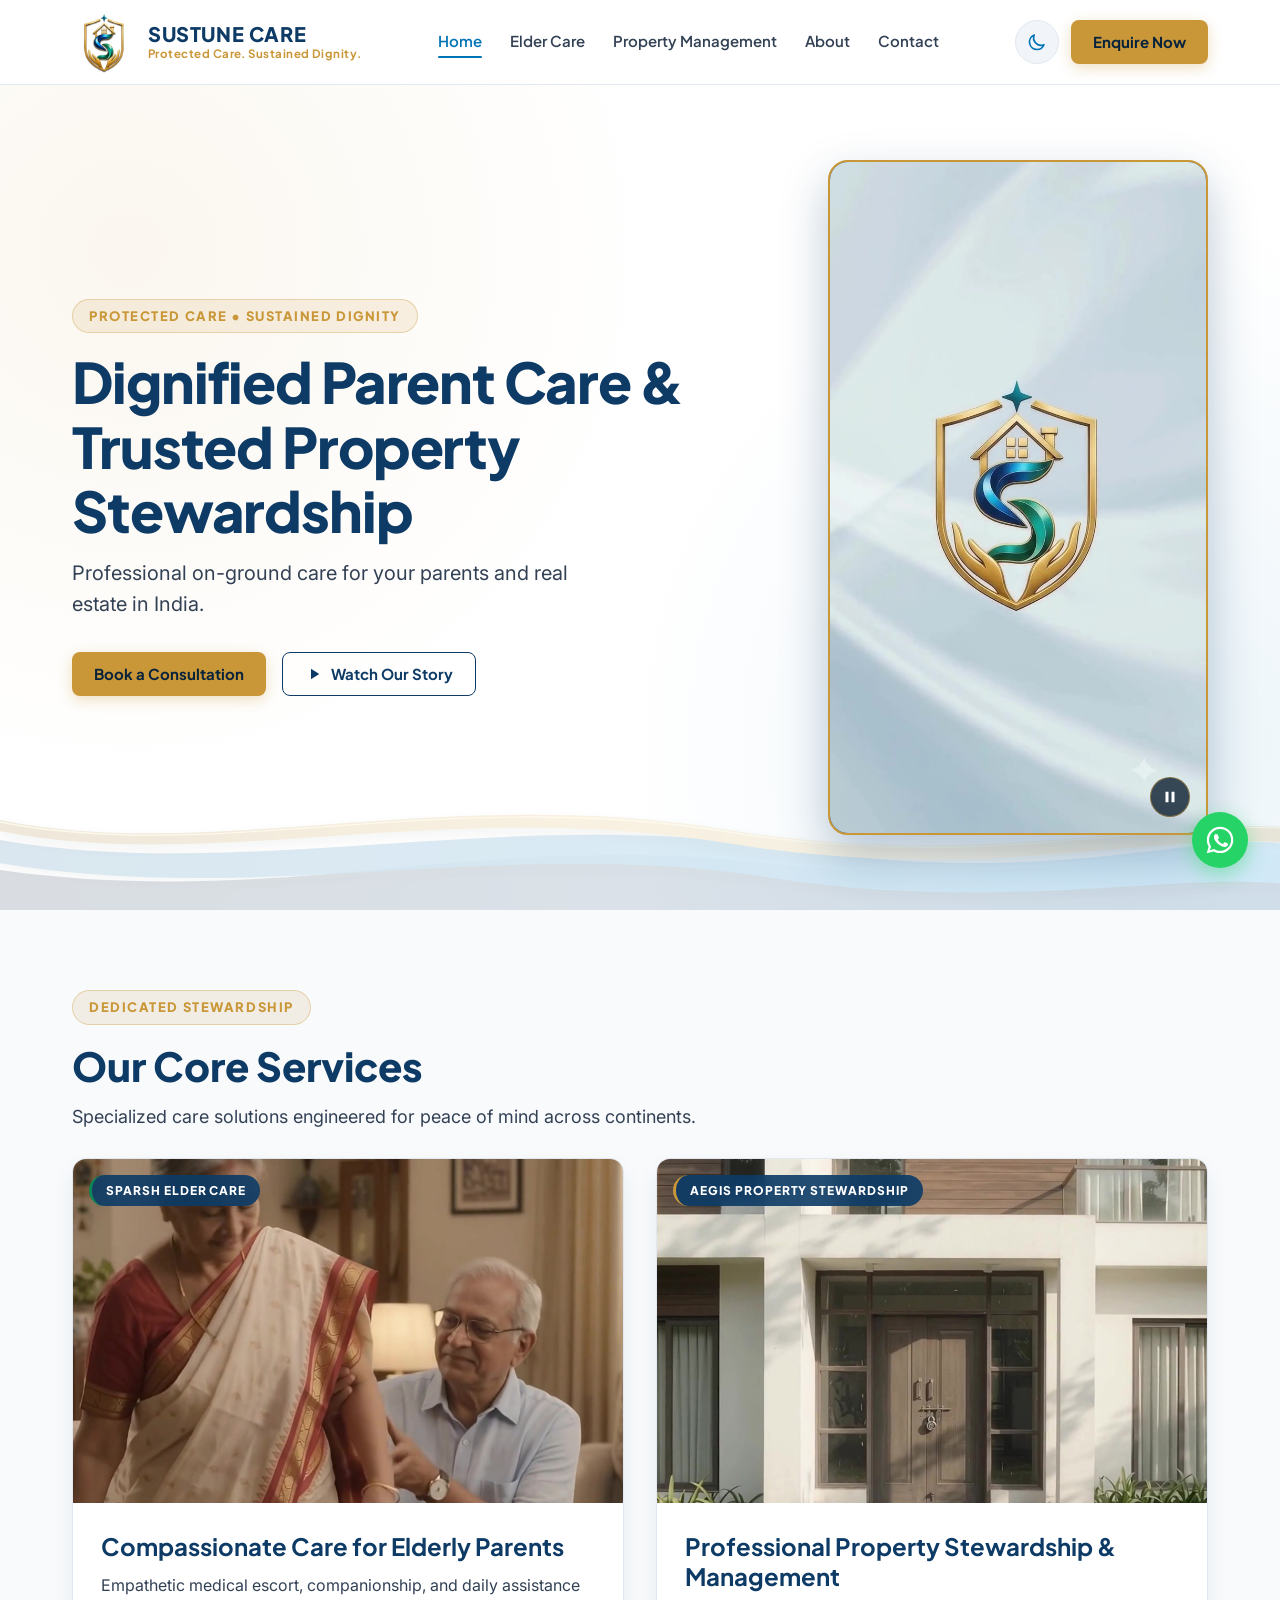
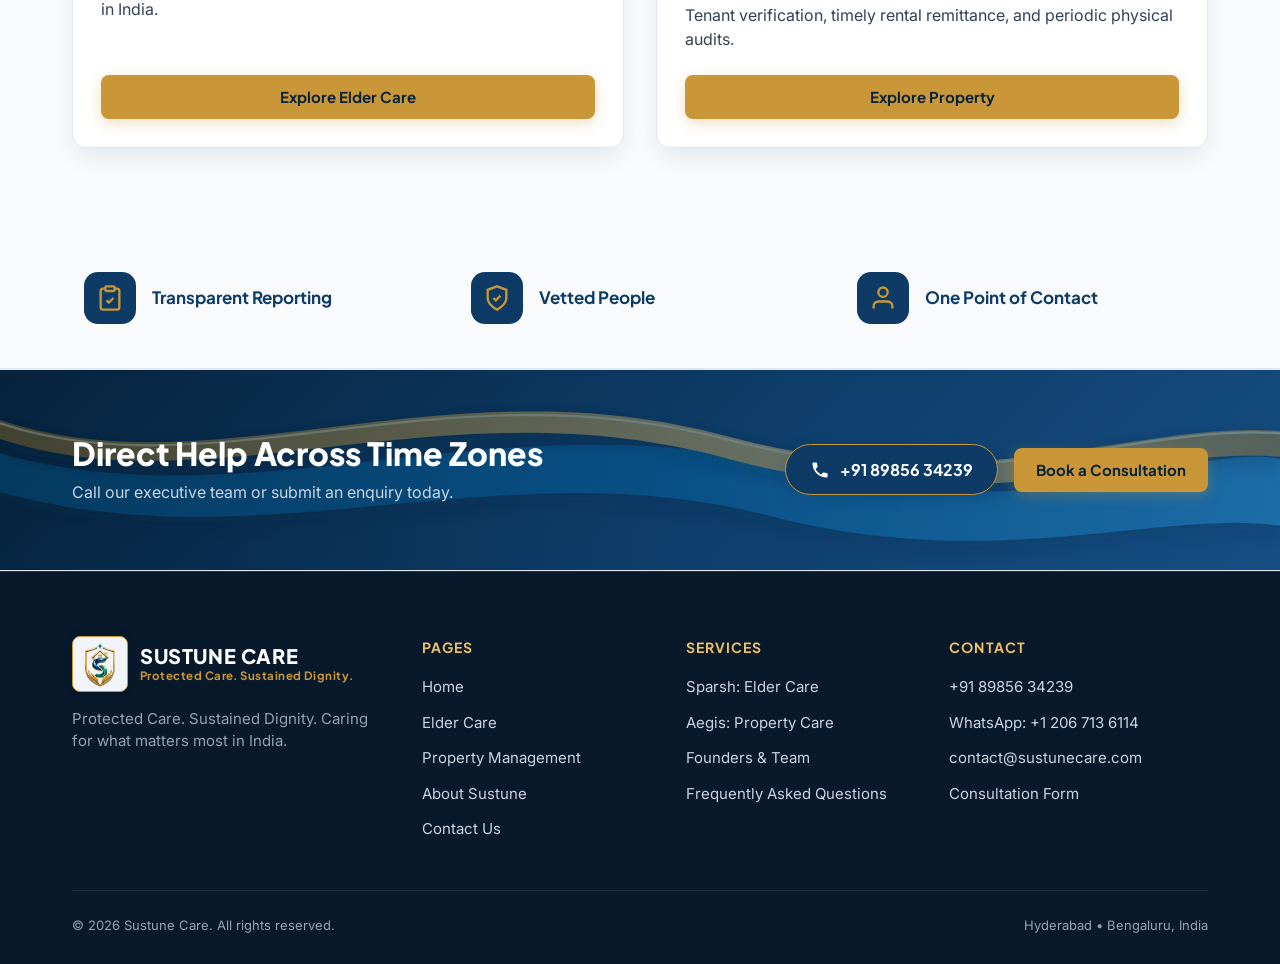
==== commit 38b6e53e: "Final polish per Ram Sir feedback" ====
--- a/index.html
+++ b/index.html
@@ -58,17 +58,13 @@
   <!-- Header -->
   <header class="site-header" role="banner">
     <div class="container header-container">
+      <!-- Brand Logo (Live Text + Full-Colour Emblem per Ram Sir) -->
       <a href="index.html" class="header-logo" aria-label="Sustune Care Home">
-        <!-- Light Mode Full-Colour Logo (56px high) -->
-        <div class="logo-lockup--light">
-          <img src="assets/logo/sustune_logo_horizontal_lockup.svg" alt="Sustune Care" width="220" height="56" class="logo-svg">
-        </div>
-        <!-- Dark Mode Logo -->
-        <div class="logo-lockup--dark">
-          <img src="assets/logo/sustune_emblem_reversed_white.png" alt="" width="48" height="48" class="logo-emblem">
+        <div class="logo-lockup">
+          <img src="assets/logo/sustune_emblem_@2x.webp" alt="Sustune Care Emblem" width="64" height="64" class="logo-emblem">
           <div class="logo-text">
             <span class="logo-brand">SUSTUNE CARE</span>
-            <span class="logo-tagline">PROTECTED CARE &bull; SUSTAINED DIGNITY</span>
+            <span class="logo-tagline">Protected Care. Sustained Dignity.</span>
           </div>
         </div>
       </a>
@@ -86,7 +82,7 @@
 
       <div class="header-actions">
         <!-- Theme Toggle (Icon-only 44px per Ram Sir) -->
-        <button type="button" id="theme-toggle-btn" class="theme-toggle-btn" aria-label="Switch theme" title="Switch theme" aria-pressed="false">
+        <button type="button" id="theme-toggle-btn" class="theme-toggle-btn" aria-label="Switch theme" title="Switch to dark theme" aria-pressed="false">
           <span id="theme-toggle-icon" class="theme-icon icon-moon" aria-hidden="true"></span>
         </button>
 
@@ -109,7 +105,13 @@
   <div id="mobile-drawer-backdrop" class="mobile-drawer-backdrop" aria-hidden="true"></div>
   <aside id="mobile-drawer" class="mobile-drawer" aria-label="Mobile Navigation Drawer">
     <div class="mobile-drawer-header">
-      <img src="assets/logo/sustune_logo_horizontal_lockup.svg" alt="Sustune Care" width="180" height="46" class="logo-svg">
+      <div class="logo-lockup">
+        <img src="assets/logo/sustune_emblem_@2x.webp" alt="Sustune Care Emblem" width="48" height="48" class="logo-emblem">
+        <div class="logo-text">
+          <span class="logo-brand">SUSTUNE CARE</span>
+          <span class="logo-tagline">Protected Care. Sustained Dignity.</span>
+        </div>
+      </div>
     </div>
     <nav class="mobile-drawer-nav" aria-label="Mobile Navigation">
       <a href="index.html" class="mobile-nav-link is-active">Home</a>
@@ -166,7 +168,11 @@
     <!-- 2. Two Big Visual Image Cards -->
     <section id="services" class="section-padding" aria-labelledby="services-heading">
       <div class="container">
-        <h2 id="services-heading" class="sr-only">Our Core Services</h2>
+        <div class="section-header">
+          <span class="hero-eyebrow">DEDICATED STEWARDSHIP</span>
+          <h2 id="services-heading" class="section-title">Our Core Services</h2>
+          <p class="section-subline">Specialized care solutions engineered for peace of mind across continents.</p>
+        </div>
         <div class="home-services-grid">
           <!-- Card 1: Elder Care -->
           <article class="home-service-card">
@@ -201,37 +207,45 @@
       </div>
     </section>
 
-    <!-- 3. Strip of 3 Icons (3 words each) -->
+    <!-- 3. Strip of 3 Icons (3 words each, 28px gold SVG line icons per Ram Sir) -->
     <section class="home-trust-strip" aria-label="Why Sustune Pillars">
       <div class="container">
         <div class="trust-strip-grid">
           <div class="trust-strip-item">
-            <div class="trust-strip-icon" aria-hidden="true">📋</div>
+            <div class="trust-strip-icon" aria-hidden="true">
+              <svg class="trust-svg-icon" viewBox="0 0 24 24" width="28" height="28" aria-hidden="true"><path d="M16 4h2a2 2 0 0 1 2 2v14a2 2 0 0 1-2 2H6a2 2 0 0 1-2-2V6a2 2 0 0 1 2-2h2"></path><rect x="8" y="2" width="8" height="4" rx="1" ry="1"></rect><path d="M9 14l2 2 4-4"></path></svg>
+            </div>
             <div class="trust-strip-title">Transparent Reporting</div>
           </div>
           <div class="trust-strip-item">
-            <div class="trust-strip-icon" aria-hidden="true">🛡️</div>
+            <div class="trust-strip-icon" aria-hidden="true">
+              <svg class="trust-svg-icon" viewBox="0 0 24 24" width="28" height="28" aria-hidden="true"><path d="M12 22s8-4 8-10V5l-8-3-8 3v7c0 6 8 10 8 10z"></path><path d="M9 12l2 2 4-4"></path></svg>
+            </div>
             <div class="trust-strip-title">Vetted People</div>
           </div>
           <div class="trust-strip-item">
-            <div class="trust-strip-icon" aria-hidden="true">👤</div>
+            <div class="trust-strip-icon" aria-hidden="true">
+              <svg class="trust-svg-icon" viewBox="0 0 24 24" width="28" height="28" aria-hidden="true"><path d="M20 21v-2a4 4 0 0 0-4-4H8a4 4 0 0 0-4 4v2"></path><circle cx="12" cy="7" r="4"></circle></svg>
+            </div>
             <div class="trust-strip-title">One Point of Contact</div>
           </div>
         </div>
       </div>
     </section>
 
-    <!-- 4. Talk to Us Band -->
+    <!-- 4. Talk to Us Band (Ribbon behind content, solid #0D3B66 pill per Ram Sir) -->
     <section class="talk-band" aria-labelledby="talk-heading">
-      <div class="container">
+      <div class="talk-band-ribbon-bg" aria-hidden="true"></div>
+      <div class="container talk-band-container">
         <div class="talk-band-card">
           <div class="talk-band-text">
-            <h2 id="talk-heading">Direct Help Across Time Zones</h2>
-            <p>Call our executive team or submit an enquiry today.</p>
+            <h2 id="talk-heading" class="talk-band-title">Direct Help Across Time Zones</h2>
+            <p class="talk-band-sub">Call our executive team or submit an enquiry today.</p>
           </div>
           <div class="talk-band-actions">
-            <a href="tel:+918985634239" class="phone-link">
-              <span aria-hidden="true">📞</span> +91 89856 34239
+            <a href="tel:+918985634239" class="phone-pill-btn" aria-label="Call +91 89856 34239">
+              <svg class="phone-svg-icon" viewBox="0 0 24 24" aria-hidden="true"><path d="M6.62 10.79a15.05 15.05 0 006.59 6.59l2.2-2.2a1 1 0 011.02-.24 11.72 11.72 0 003.68.59 1 1 0 011 1V20a1 1 0 01-1 1A17 17 0 013 4a1 1 0 011-1h3.5a1 1 0 011 1 11.72 11.72 0 00.59 3.68 1 1 0 01-.24 1.02l-2.23 2.09z"/></svg>
+              <span>+91 89856 34239</span>
             </a>
             <a href="https://forms.gle/o1y5bqXmaM8fCLvF8" class="btn btn-primary btn-enquire" target="_blank" rel="noopener noreferrer">
               Book a Consultation
@@ -247,7 +261,13 @@
     <div class="container">
       <div class="footer-grid">
         <div class="footer-brand">
-          <img src="assets/logo/sustune_logo_horizontal_lockup.svg" alt="Sustune Care" width="180" height="46" class="footer-logo-inverted">
+          <div class="logo-lockup footer-logo-lockup">
+            <img src="assets/logo/sustune_emblem_@2x.webp" alt="Sustune Care Emblem" width="56" height="56" class="logo-emblem">
+            <div class="logo-text">
+              <span class="logo-brand">SUSTUNE CARE</span>
+              <span class="logo-tagline">Protected Care. Sustained Dignity.</span>
+            </div>
+          </div>
           <p>Protected Care. Sustained Dignity. Caring for what matters most in India.</p>
         </div>
         <div>
--- a/assets/css/style.css
+++ b/assets/css/style.css
@@ -38,7 +38,7 @@
 
   /* Layout */
   --max-width: 1200px;
-  --header-height: 80px;
+  --header-height: 84px;
 
   /* Transitions */
   --transition-fast: 0.18s cubic-bezier(0.16, 1, 0.3, 1);
@@ -201,14 +201,28 @@
   max-width: var(--max-width);
   margin-left: auto;
   margin-right: auto;
-  padding-left: clamp(20px, 5vw, 32px);
-  padding-right: clamp(20px, 5vw, 32px);
-}
-
-/* Section Spacing: 64px to 80px vertical padding per Ram Sir */
+  padding-left: 20px;
+  padding-right: 20px;
+}
+
+@media (min-width: 768px) {
+  .container {
+    padding-left: 32px;
+    padding-right: 32px;
+  }
+}
+
+/* Section Spacing: 80px desktop, 56px mobile per Ram Sir */
 .section-padding {
-  padding-top: clamp(64px, 8vw, 80px);
-  padding-bottom: clamp(64px, 8vw, 80px);
+  padding-top: 56px;
+  padding-bottom: 56px;
+}
+
+@media (min-width: 768px) {
+  .section-padding {
+    padding-top: 80px;
+    padding-bottom: 80px;
+  }
 }
 
 .section-header {
@@ -226,7 +240,7 @@
   font-size: clamp(1rem, 2vw, 1.125rem);
   color: var(--text-secondary);
   line-height: 1.5;
-  margin-bottom: 24px;
+  margin-bottom: 0;
   max-width: 640px;
 }
 
@@ -256,7 +270,7 @@
   flex-wrap: nowrap;
 }
 
-/* Logo: >= 56px high, tagline hidden per Ram Sir */
+/* Logo Lockup (Unified Live Text + Full-Colour Emblem per Ram Sir) */
 .header-logo {
   display: flex;
   align-items: center;
@@ -264,44 +278,95 @@
   text-decoration: none;
 }
 
-.logo-lockup--light {
-  display: var(--logo-light-display);
-  align-items: center;
-}
-
-.logo-lockup--dark {
-  display: var(--logo-dark-display);
-  align-items: center;
-  gap: 10px;
-}
-
-.logo-svg {
-  height: 56px;
+.logo-lockup {
+  display: flex;
+  align-items: center;
+  gap: 12px;
+}
+
+.logo-emblem {
+  height: 64px;
   width: auto;
-  min-height: 56px;
-  max-width: 250px;
+  max-width: 64px;
   object-fit: contain;
-}
-
-.logo-emblem {
-  height: 48px;
-  width: 48px;
-  object-fit: contain;
+  display: block;
+  transition: transform var(--transition-fast), background-color var(--transition-fast);
+}
+
+@media (max-width: 767px) {
+  .logo-emblem {
+    height: 48px;
+    max-width: 48px;
+  }
+}
+
+.logo-text {
+  display: flex;
+  flex-direction: column;
+  justify-content: center;
+  gap: 2px;
 }
 
 .logo-brand {
   font-family: var(--font-heading);
-  font-size: 1.1875rem;
+  font-size: 1.25rem;
   font-weight: 800;
-  letter-spacing: 0.04em;
-  color: var(--text-primary);
+  letter-spacing: 0.03em;
+  color: #0D3B66;
   line-height: 1.1;
   white-space: nowrap;
 }
 
-/* Tagline hidden per Ram Sir feedback */
 .logo-tagline {
-  display: none !important;
+  font-family: var(--font-heading);
+  font-size: 11.5px;
+  font-weight: 700;
+  letter-spacing: 0.04em;
+  color: #C99738;
+  line-height: 1.2;
+  white-space: nowrap;
+  display: block !important;
+}
+
+/* Dark mode: white live text, gold tagline, emblem on #F1F5F9 badge with thin gold border */
+[data-theme="dark"] .logo-brand {
+  color: #FFFFFF;
+}
+
+[data-theme="dark"] .logo-tagline {
+  color: #C99738;
+}
+
+[data-theme="dark"] .header-logo .logo-emblem,
+[data-theme="dark"] .mobile-drawer-header .logo-emblem {
+  background-color: #F1F5F9;
+  border: 1.5px solid var(--color-gold);
+  border-radius: var(--radius-sm);
+  padding: 3px;
+  box-shadow: 0 2px 8px rgba(0, 0, 0, 0.35);
+}
+
+/* Footer Logo Lockup: 56px emblem on #F1F5F9 badge, white brand text, gold tagline */
+.footer-logo-lockup .logo-emblem {
+  height: 56px;
+  max-width: 56px;
+  background-color: #F1F5F9;
+  border: 1.5px solid var(--color-gold);
+  border-radius: var(--radius-sm);
+  padding: 3px;
+  box-shadow: 0 2px 8px rgba(0, 0, 0, 0.25);
+}
+
+.footer-logo-lockup .logo-brand {
+  color: #FFFFFF;
+}
+
+.footer-logo-lockup .logo-tagline {
+  color: #C99738;
+}
+
+.footer-logo-lockup {
+  margin-bottom: 16px;
 }
 
 /* Desktop Nav Links (No wrap, reduced gaps) */
@@ -935,8 +1000,7 @@
    ========================================================================== */
 
 .home-trust-strip {
-  background-color: var(--bg-surface-elevated);
-  border-top: 1px solid var(--border-subtle);
+  background-color: var(--bg-canvas);
   border-bottom: 1px solid var(--border-subtle);
   padding: 36px 0;
 }
@@ -961,16 +1025,28 @@
 }
 
 .trust-strip-icon {
-  width: 48px;
-  height: 48px;
+  width: 52px;
+  height: 52px;
   border-radius: var(--radius-md);
   background-color: var(--color-marine);
   color: var(--color-gold);
   display: flex;
   align-items: center;
   justify-content: center;
-  font-size: 1.35rem;
   flex-shrink: 0;
+}
+
+[data-theme="dark"] .trust-strip-icon {
+  background-color: var(--bg-surface-elevated);
+  border: 1px solid rgba(201, 151, 56, 0.35);
+}
+
+.trust-svg-icon {
+  width: 28px;
+  height: 28px;
+  stroke: var(--color-gold);
+  stroke-width: 2;
+  fill: none;
 }
 
 .trust-strip-title {
@@ -1088,21 +1164,21 @@
   gap: 8px;
   padding: 8px 16px;
   border-radius: var(--radius-sm);
-  background-color: rgba(255, 255, 255, 0.2);
+  background-color: rgba(13, 59, 102, 0.88);
   backdrop-filter: blur(6px);
   -webkit-backdrop-filter: blur(6px);
   color: #FFFFFF;
   font-family: var(--font-heading);
   font-size: 0.875rem;
   font-weight: 700;
-  border: 1px solid rgba(255, 255, 255, 0.45);
+  border: 1.5px solid rgba(255, 255, 255, 0.65);
   cursor: pointer;
   transition: background-color var(--transition-fast), color var(--transition-fast), border-color var(--transition-fast);
 }
 
 .btn-tile-details:hover {
   background-color: var(--color-gold);
-  color: var(--color-marine-dark);
+  color: #0D3B66;
   border-color: var(--color-gold);
 }
 
@@ -1577,25 +1653,29 @@
    14. About Page & Contact Page Components
    ========================================================================== */
 
-.pillars-grid {
+.pillars-grid,
+.about-pillars-grid {
   display: grid;
   grid-template-columns: 1fr;
   gap: 24px;
 }
 
 @media (min-width: 640px) {
-  .pillars-grid {
+  .pillars-grid,
+  .about-pillars-grid {
     grid-template-columns: 1fr 1fr;
   }
 }
 
 @media (min-width: 1024px) {
-  .pillars-grid {
+  .pillars-grid,
+  .about-pillars-grid {
     grid-template-columns: repeat(4, 1fr);
   }
 }
 
-.pillar-card {
+.pillar-card,
+.about-pillar-card {
   background-color: var(--bg-card);
   border: 1px solid var(--border-subtle);
   border-radius: var(--radius-md);
@@ -1605,17 +1685,75 @@
   flex-direction: column;
 }
 
-.pillar-icon {
-  font-size: 2rem;
+.pillar-icon,
+.about-pillar-icon {
+  width: 52px;
+  height: 52px;
+  border-radius: 12px;
+  background-color: #0D3B66;
+  display: flex;
+  align-items: center;
+  justify-content: center;
   margin-bottom: 16px;
-}
-
-.pillar-title {
+  border: 1px solid rgba(201, 151, 56, 0.4);
+  box-shadow: 0 4px 12px rgba(13, 59, 102, 0.15);
+  flex-shrink: 0;
+}
+
+.pillar-title,
+.about-pillar-title {
   font-size: 1.1875rem;
+  font-weight: 700;
   margin-bottom: 8px;
-}
-
-.pillar-desc {
+  color: var(--text-primary);
+}
+
+.pillar-desc,
+.about-pillar-desc {
+  font-size: 0.9375rem;
+  color: var(--text-secondary);
+  line-height: 1.5;
+}
+
+.cities-grid {
+  display: grid;
+  grid-template-columns: 1fr;
+  gap: 24px;
+}
+
+@media (min-width: 768px) {
+  .cities-grid {
+    grid-template-columns: 1fr 1fr;
+  }
+}
+
+.city-card {
+  background-color: var(--bg-card);
+  border: 1px solid var(--border-subtle);
+  border-radius: var(--radius-md);
+  padding: 28px;
+  box-shadow: var(--shadow-sm);
+}
+
+.city-badge {
+  display: inline-block;
+  font-size: 0.75rem;
+  font-weight: 700;
+  text-transform: uppercase;
+  color: var(--color-emerald);
+  background-color: rgba(10, 135, 84, 0.1);
+  padding: 4px 12px;
+  border-radius: var(--radius-pill);
+  margin-bottom: 12px;
+}
+
+.city-title {
+  font-size: 1.25rem;
+  margin-bottom: 8px;
+  color: var(--text-primary);
+}
+
+.city-desc {
   font-size: 0.9375rem;
   color: var(--text-secondary);
   line-height: 1.5;
@@ -1919,6 +2057,12 @@
 }
 
 /* Mobile Sticky Bottom Bar (Mobile Only: < 768px per user instruction) */
+@media (max-width: 767px) {
+  body {
+    padding-bottom: 96px !important;
+  }
+}
+
 .mobile-sticky-bar {
   position: fixed;
   bottom: 0;
@@ -2071,8 +2215,109 @@
    19. High-Contrast Accessible Color Utilities & Zero-Inline Styles
    ========================================================================== */
 
-.footer-logo-inverted {
-  filter: brightness(0) invert(1);
+/* Call to Action Band: Ribbon behind content (z-index: 1), solid #0D3B66 pill */
+.talk-band {
+  position: relative;
+  overflow: hidden;
+  padding: clamp(48px, 6vw, 64px) 0;
+  background-color: var(--bg-surface-elevated);
+  border-top: 1px solid var(--border-subtle);
+  border-bottom: 1px solid var(--border-subtle);
+}
+
+.talk-band-ribbon-bg {
+  position: absolute;
+  inset: 0;
+  background-image: url('../logo/brand-ribbon-wave.svg');
+  background-size: cover;
+  background-position: center;
+  opacity: 0.12;
+  z-index: 1;
+  pointer-events: none;
+}
+
+[data-theme="dark"] .talk-band-ribbon-bg {
+  opacity: 0.22;
+}
+
+.talk-band-container {
+  position: relative;
+  z-index: 2;
+}
+
+.talk-band-card {
+  display: flex;
+  flex-direction: column;
+  align-items: center;
+  justify-content: space-between;
+  text-align: center;
+  gap: 24px;
+}
+
+@media (min-width: 768px) {
+  .talk-band-card {
+    flex-direction: row;
+    text-align: left;
+  }
+}
+
+.talk-band-text {
+  max-width: 560px;
+}
+
+.talk-band-title {
+  font-size: clamp(1.5rem, 3vw, 2rem);
+  font-weight: 800;
+  color: var(--text-primary);
+  margin-bottom: 8px;
+  line-height: 1.2;
+}
+
+.talk-band-sub {
+  font-size: 1rem;
+  color: var(--text-secondary);
+  margin: 0;
+}
+
+.talk-band-actions {
+  display: flex;
+  align-items: center;
+  gap: 16px;
+  flex-wrap: wrap;
+  justify-content: center;
+}
+
+/* Solid #0D3B66 Phone Pill with 4.5:1+ contrast */
+.phone-pill-btn {
+  display: inline-flex;
+  align-items: center;
+  justify-content: center;
+  gap: 10px;
+  background-color: #0D3B66;
+  color: #FFFFFF;
+  font-family: var(--font-heading);
+  font-size: 1rem;
+  font-weight: 700;
+  padding: 12px 24px;
+  border-radius: var(--radius-pill);
+  text-decoration: none;
+  border: 1.5px solid var(--color-gold);
+  min-height: 48px;
+  box-shadow: 0 4px 14px rgba(13, 59, 102, 0.25);
+  transition: transform var(--transition-fast), background-color var(--transition-fast), box-shadow var(--transition-fast);
+}
+
+.phone-pill-btn:hover {
+  transform: translateY(-2px);
+  background-color: var(--color-marine-light);
+  box-shadow: 0 6px 18px rgba(13, 59, 102, 0.35);
+  color: #FFFFFF;
+}
+
+.phone-svg-icon {
+  width: 20px;
+  height: 20px;
+  fill: currentColor;
 }
 
 .video-actions {
@@ -2120,17 +2365,17 @@
   flex-wrap: wrap;
 }
 
-/* High-contrast back-to-home links for >= 4.5:1 ratio */
+/* High-contrast back-to-home and next-page links for >= 4.5:1 ratio */
 .back-home-link--emerald {
-  color: #0A8754;
+  color: #0A7A4C;
 }
 
 [data-theme="dark"] .back-home-link--emerald {
-  color: #10B981;
+  color: #34D399;
 }
 
 .back-home-link--gold {
-  color: var(--color-gold);
+  color: #92671A;
 }
 
 [data-theme="dark"] .back-home-link--gold {
@@ -2138,7 +2383,7 @@
 }
 
 .back-home-link--cerulean {
-  color: var(--color-cerulean);
+  color: #005A92;
 }
 
 [data-theme="dark"] .back-home-link--cerulean {
@@ -2157,5 +2402,5 @@
 
 .faq-title {
   font-size: 1.375rem;
-  margin-bottom: 16px;
-}
+  margin-bottom: 28px;
+}
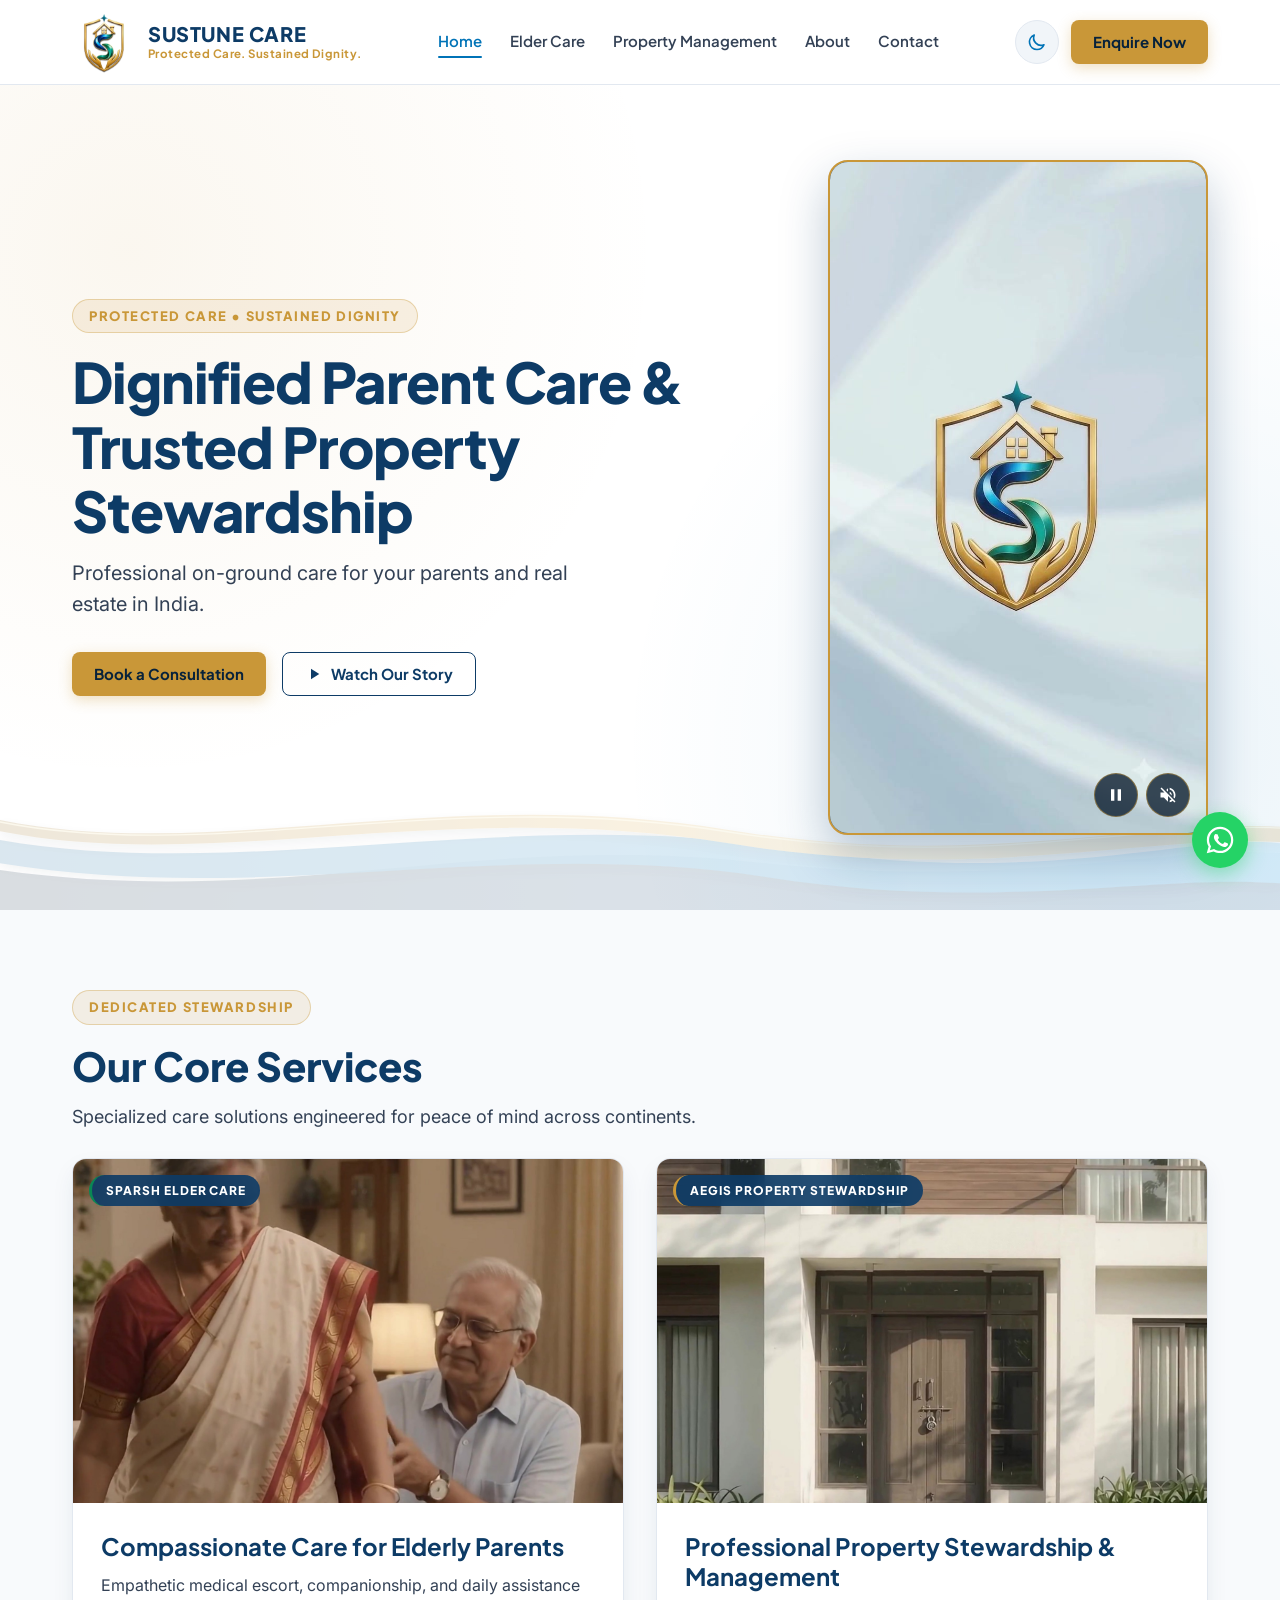
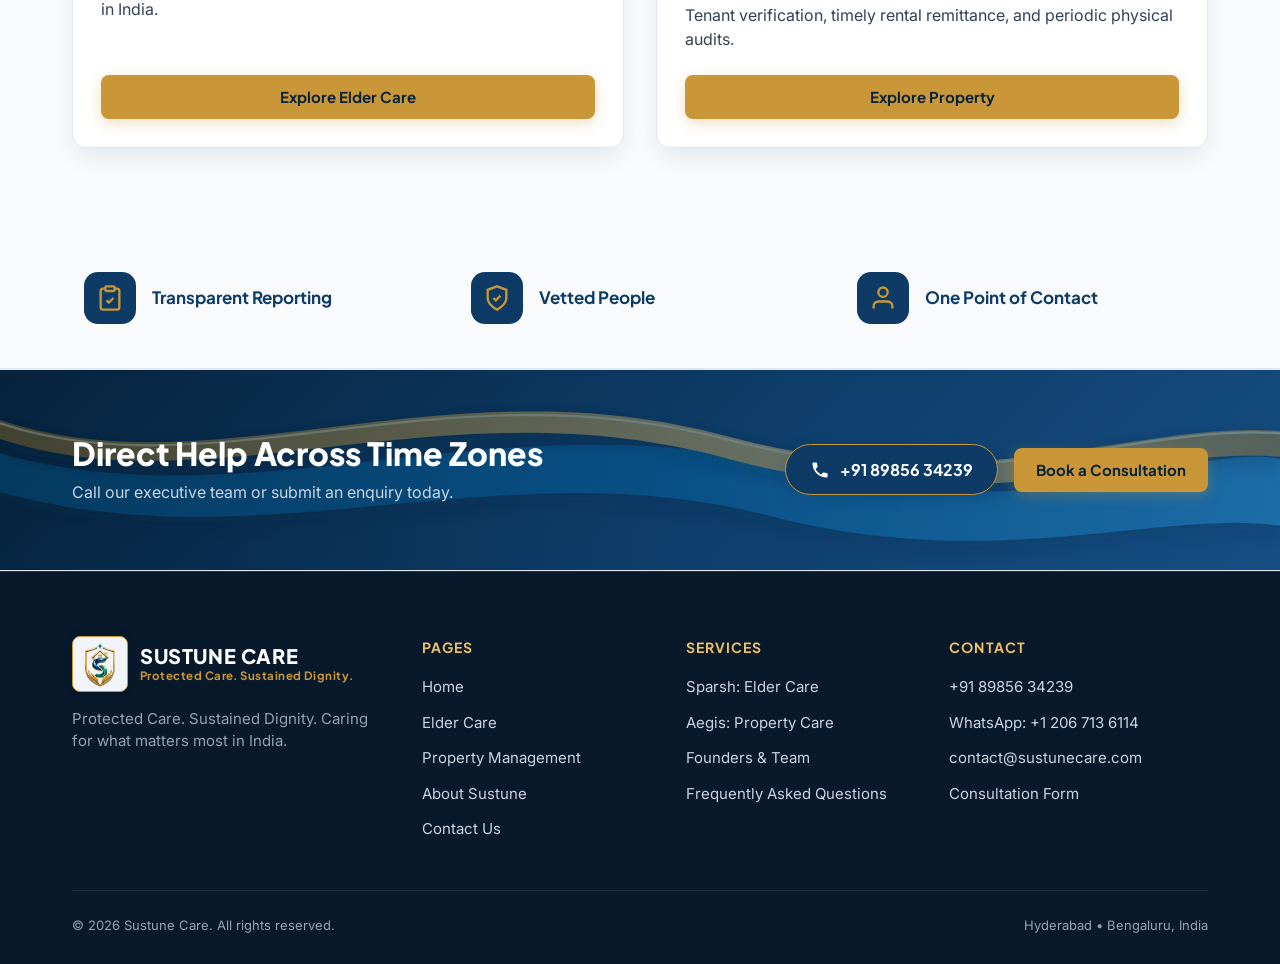
==== commit 94d4fb45: "Fix video modal, mobile header, About layout, founder cards and theme default" ====
--- a/index.html
+++ b/index.html
@@ -156,10 +156,15 @@
             <video id="home-hero-video" class="home-hero-video" autoplay muted loop playsinline preload="auto" poster="assets/video/home-hero-poster.jpg">
               <source src="assets/video/home-hero.mp4" type="video/mp4">
             </video>
-            <!-- Visible Play/Pause toggle in corner -->
-            <button type="button" id="hero-video-toggle" class="hero-video-toggle" aria-label="Pause background video" title="Pause background video">
-              <svg viewBox="0 0 24 24" aria-hidden="true"><path fill="currentColor" d="M6 19h4V5H6v14zm8-14v14h4V5h-4z"/></svg>
-            </button>
+            <!-- Visible Play/Pause and Sound controls in corner -->
+            <div class="hero-video-controls">
+              <button type="button" id="hero-video-toggle" class="hero-video-toggle" aria-label="Pause background video" title="Pause background video">
+                <svg viewBox="0 0 24 24" aria-hidden="true"><path fill="currentColor" d="M6 19h4V5H6v14zm8-14v14h4V5h-4z"/></svg>
+              </button>
+              <button type="button" id="hero-sound-toggle" class="hero-video-toggle" aria-label="Turn sound on" title="Turn sound on" aria-pressed="false">
+                <svg viewBox="0 0 24 24" aria-hidden="true"><path fill="currentColor" d="M16.5 12c0-1.77-1.02-3.29-2.5-4.03v2.21l2.45 2.45c.03-.2.05-.41.05-.63zm2.5 0c0 .94-.2 1.82-.54 2.64l1.51 1.51C20.63 14.91 21 13.5 21 12c0-4.28-2.99-7.86-7-8.77v2.06c2.89.86 5 3.54 5 6.71zM4.27 3L3 4.27 7.73 9H3v6h4l5 5v-6.73l4.25 4.25c-.67.52-1.42.93-2.25 1.18v2.06c1.38-.31 2.63-.95 3.69-1.81L19.73 21 21 19.73l-9-9L4.27 3zM12 4L9.91 6.09 12 8.18V4z"/></svg>
+              </button>
+            </div>
           </div>
         </div>
       </div>
@@ -326,9 +331,8 @@
     </a>
   </div>
 
-  <!-- Accessible Video Modal Player -->
-  <div id="video-modal" class="video-modal" role="dialog" aria-modal="true" aria-labelledby="video-modal-title" hidden>
-    <div id="video-modal-backdrop" class="video-modal-backdrop" aria-hidden="true"></div>
+  <!-- Accessible Video Modal Player (<dialog> overlay) -->
+  <dialog id="video-modal" class="video-modal" aria-labelledby="video-modal-title">
     <div class="video-modal-container">
       <div class="video-modal-header">
         <h2 id="video-modal-title" class="video-modal-title">Sustune Care Story</h2>
@@ -341,6 +345,6 @@
         </video>
       </div>
     </div>
-  </div>
+  </dialog>
 </body>
 </html>
--- a/assets/css/style.css
+++ b/assets/css/style.css
@@ -268,6 +268,17 @@
   gap: 16px;
   height: var(--header-height);
   flex-wrap: nowrap;
+  box-sizing: border-box;
+  width: 100%;
+}
+
+@media (max-width: 480px) {
+  .header-container {
+    padding: 0 12px;
+    box-sizing: border-box;
+    width: 100%;
+    gap: 8px;
+  }
 }
 
 /* Logo Lockup (Unified Live Text + Full-Colour Emblem per Ram Sir) */
@@ -282,6 +293,12 @@
   display: flex;
   align-items: center;
   gap: 12px;
+}
+
+@media (max-width: 480px) {
+  .logo-lockup {
+    gap: 8px;
+  }
 }
 
 .logo-emblem {
@@ -296,6 +313,7 @@
 @media (max-width: 767px) {
   .logo-emblem {
     height: 48px;
+    width: 48px;
     max-width: 48px;
   }
 }
@@ -325,7 +343,16 @@
   color: #C99738;
   line-height: 1.2;
   white-space: nowrap;
-  display: block !important;
+  display: block;
+}
+
+@media (max-width: 480px) {
+  .logo-tagline {
+    display: none !important;
+  }
+  .header-actions {
+    gap: 8px;
+  }
 }
 
 /* Dark mode: white live text, gold tagline, emblem on #F1F5F9 badge with thin gold border */
@@ -868,36 +895,54 @@
   display: block;
 }
 
-/* Corner Toggle Button for Background Video */
-.hero-video-toggle {
+/* Corner Controls for Background Video (44px buttons, pause & sound) */
+.hero-video-controls {
   position: absolute;
   bottom: 16px;
   right: 16px;
   z-index: 10;
-  width: 40px;
-  height: 40px;
+  display: flex;
+  align-items: center;
+  gap: 8px;
+}
+
+.hero-video-toggle {
+  width: 44px;
+  height: 44px;
+  min-width: 44px;
+  min-height: 44px;
   border-radius: var(--radius-pill);
   background: rgba(7, 25, 43, 0.78);
   backdrop-filter: blur(8px);
   -webkit-backdrop-filter: blur(8px);
   border: 1px solid rgba(201, 151, 56, 0.5);
   color: #FFFFFF;
-  display: flex;
+  display: inline-flex;
   align-items: center;
   justify-content: center;
   cursor: pointer;
+  padding: 0;
   transition: transform var(--transition-fast), background-color var(--transition-fast);
 }
 
 .hero-video-toggle:hover {
-  transform: scale(1.08);
+  transform: scale(1.06);
   background: rgba(7, 25, 43, 0.95);
   color: var(--color-gold);
 }
 
+.hero-video-toggle:focus-visible {
+  outline: 2px solid var(--color-gold);
+  outline-offset: 2px;
+}
+
+.hero-video-toggle[hidden] {
+  display: none !important;
+}
+
 .hero-video-toggle svg {
-  width: 18px;
-  height: 18px;
+  width: 20px;
+  height: 20px;
   fill: currentColor;
 }
 
@@ -1210,6 +1255,7 @@
   display: flex;
   flex-direction: column;
   align-items: center;
+  text-align: center;
   gap: 24px;
 }
 
@@ -1217,27 +1263,45 @@
   .compact-video-card {
     flex-direction: row;
     align-items: center;
+    text-align: left;
     padding: 28px;
     gap: 32px;
+  }
+}
+
+.compact-video-card.about-video-card {
+  margin-top: 64px;
+}
+
+@media (max-width: 639px) {
+  .compact-video-card .video-actions {
+    justify-content: center;
+  }
+  .compact-video-meta {
+    display: flex;
+    flex-direction: column;
+    align-items: center;
+    text-align: center;
   }
 }
 
 .compact-video-thumb-wrap {
   position: relative;
   width: 100%;
-  max-width: 260px;
+  max-width: 320px;
   aspect-ratio: 9 / 16;
-  border-radius: var(--radius-sm);
+  border-radius: var(--radius-md);
   overflow: hidden;
   box-shadow: var(--shadow-md);
   flex-shrink: 0;
   cursor: pointer;
+  background-color: #000000;
 }
 
 .compact-video-thumb-img {
   width: 100%;
   height: 100%;
-  object-fit: cover;
+  object-fit: contain;
   display: block;
   transition: transform 0.4s ease;
 }
@@ -1548,39 +1612,50 @@
    13. Accessible Video Modal Player
    ========================================================================== */
 
+dialog.video-modal,
 .video-modal {
   position: fixed;
   inset: 0;
+  margin: auto;
+  border: none;
+  padding: 0;
+  background: transparent;
+  width: 100vw;
+  max-width: 100vw;
+  height: 100dvh;
+  max-height: 100dvh;
+  display: none;
+  align-items: center;
+  justify-content: center;
   z-index: 2000;
-  display: flex;
-  align-items: center;
-  justify-content: center;
-  padding: 16px;
-}
-
-.video-modal[hidden] {
-  display: none !important;
-}
-
+  box-sizing: border-box;
+}
+
+dialog.video-modal[open],
+.video-modal.is-open {
+  display: flex;
+}
+
+dialog.video-modal::backdrop,
 .video-modal-backdrop {
-  position: absolute;
-  inset: 0;
-  background-color: rgba(7, 25, 43, 0.82);
-  backdrop-filter: blur(8px);
-  -webkit-backdrop-filter: blur(8px);
+  background-color: rgba(0, 0, 0, 0.75);
 }
 
 .video-modal-container {
   position: relative;
   z-index: 2;
-  width: 100%;
-  max-width: 480px;
+  width: min(92vw, 420px);
+  max-width: min(92vw, 420px);
   background-color: var(--bg-surface);
   border-radius: var(--radius-lg);
   overflow: hidden;
-  box-shadow: 0 25px 60px rgba(0, 0, 0, 0.5);
+  box-shadow: 0 25px 60px rgba(0, 0, 0, 0.7);
   border: 1px solid var(--border-subtle);
   animation: modalScaleIn 0.22s cubic-bezier(0.16, 1, 0.3, 1);
+  display: flex;
+  flex-direction: column;
+  margin: auto;
+  box-sizing: border-box;
 }
 
 @keyframes modalScaleIn {
@@ -1598,35 +1673,46 @@
   display: flex;
   align-items: center;
   justify-content: space-between;
-  padding: 14px 20px;
+  padding: 10px 16px;
   border-bottom: 1px solid var(--border-subtle);
   background-color: var(--bg-surface-elevated);
 }
 
 .video-modal-title {
-  font-size: 1.125rem;
+  font-size: 1.0625rem;
   font-weight: 700;
   color: var(--text-primary);
   margin: 0;
+  line-height: 1.3;
 }
 
 .video-modal-close {
-  width: 40px;
-  height: 40px;
+  width: 44px;
+  height: 44px;
+  min-width: 44px;
+  min-height: 44px;
   border-radius: var(--radius-pill);
-  display: flex;
+  display: inline-flex;
   align-items: center;
   justify-content: center;
   font-size: 1.75rem;
-  color: var(--text-secondary);
+  color: var(--text-primary);
+  background: transparent;
+  border: 1px solid transparent;
   cursor: pointer;
   line-height: 1;
+  padding: 0;
   transition: background-color var(--transition-fast), color var(--transition-fast);
 }
 
 .video-modal-close:hover {
   background-color: rgba(13, 59, 102, 0.1);
   color: var(--text-primary);
+}
+
+.video-modal-close:focus-visible {
+  outline: 2px solid var(--color-marine);
+  outline-offset: 2px;
 }
 
 [data-theme="dark"] .video-modal-close:hover {
@@ -1644,9 +1730,11 @@
 
 .modal-video-element {
   width: 100%;
-  max-height: 70vh;
+  aspect-ratio: 9 / 16;
   object-fit: contain;
+  max-height: 78dvh;
   display: block;
+  background-color: #000000;
 }
 
 /* ==========================================================================
@@ -1775,28 +1863,47 @@
   background-color: var(--bg-card);
   border: 1px solid var(--border-subtle);
   border-radius: var(--radius-md);
-  overflow: hidden;
+  padding: 28px;
+  box-sizing: border-box;
   box-shadow: var(--shadow-sm);
   display: flex;
   flex-direction: column;
-}
-
-.founder-img-wrap {
-  width: 100%;
-  aspect-ratio: 1;
+  align-items: flex-start;
+  text-align: left;
+}
+
+.founder-avatar-circle {
+  width: 80px;
+  height: 80px;
+  border-radius: 50%;
   background-color: var(--bg-surface-elevated);
+  border: 1.5px solid var(--border-subtle);
   display: flex;
   align-items: center;
   justify-content: center;
-}
-
-.founder-body {
-  padding: 24px;
+  margin-bottom: 20px;
+  color: var(--text-muted);
+  flex-shrink: 0;
+}
+
+[data-theme="dark"] .founder-avatar-circle {
+  background-color: rgba(255, 255, 255, 0.06);
+  border-color: rgba(255, 255, 255, 0.15);
+  color: var(--text-secondary);
+}
+
+.founder-silhouette-svg {
+  width: 44px;
+  height: 44px;
+  fill: currentColor;
 }
 
 .founder-name {
   font-size: 1.25rem;
-  margin-bottom: 4px;
+  font-weight: 700;
+  color: var(--text-primary);
+  margin-bottom: 6px;
+  line-height: 1.25;
 }
 
 .founder-role {
@@ -1812,6 +1919,44 @@
   font-size: 0.9375rem;
   color: var(--text-secondary);
   line-height: 1.5;
+  margin-bottom: 16px;
+}
+
+.founder-linkedin-link {
+  display: inline-flex;
+  align-items: center;
+  justify-content: center;
+  width: 44px;
+  height: 44px;
+  min-width: 44px;
+  min-height: 44px;
+  border-radius: var(--radius-pill);
+  color: var(--color-marine);
+  background-color: var(--bg-surface-elevated);
+  border: 1px solid var(--border-subtle);
+  transition: color var(--transition-fast), background-color var(--transition-fast), border-color var(--transition-fast);
+  margin-top: auto;
+}
+
+.founder-linkedin-link:hover {
+  color: #0A66C2;
+  background-color: rgba(10, 102, 194, 0.1);
+  border-color: #0A66C2;
+}
+
+.founder-linkedin-link:focus-visible {
+  outline: 2px solid var(--color-marine);
+  outline-offset: 2px;
+}
+
+[data-theme="dark"] .founder-linkedin-link {
+  color: var(--color-sky-accessible);
+  background-color: rgba(255, 255, 255, 0.05);
+}
+
+[data-theme="dark"] .founder-linkedin-link:hover {
+  color: #38bdf8;
+  border-color: #38bdf8;
 }
 
 /* Contact Page Layout */
